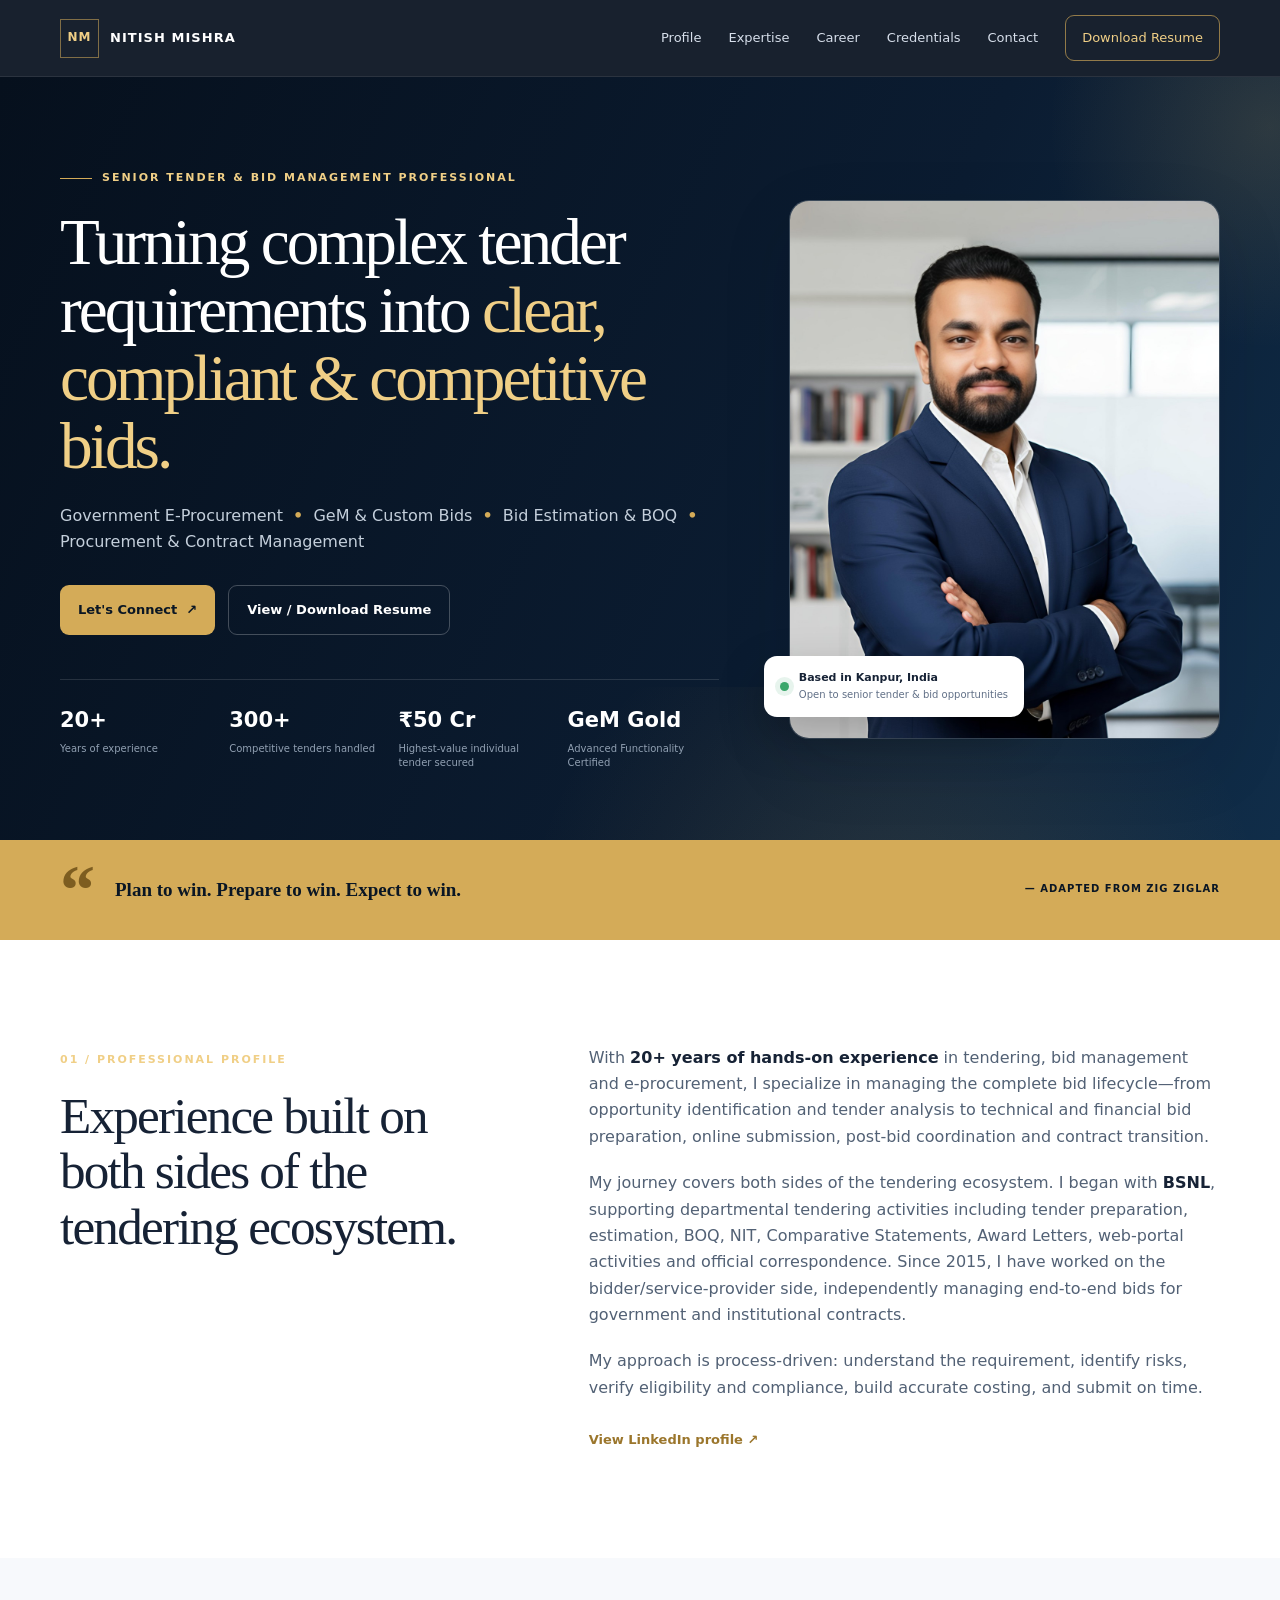
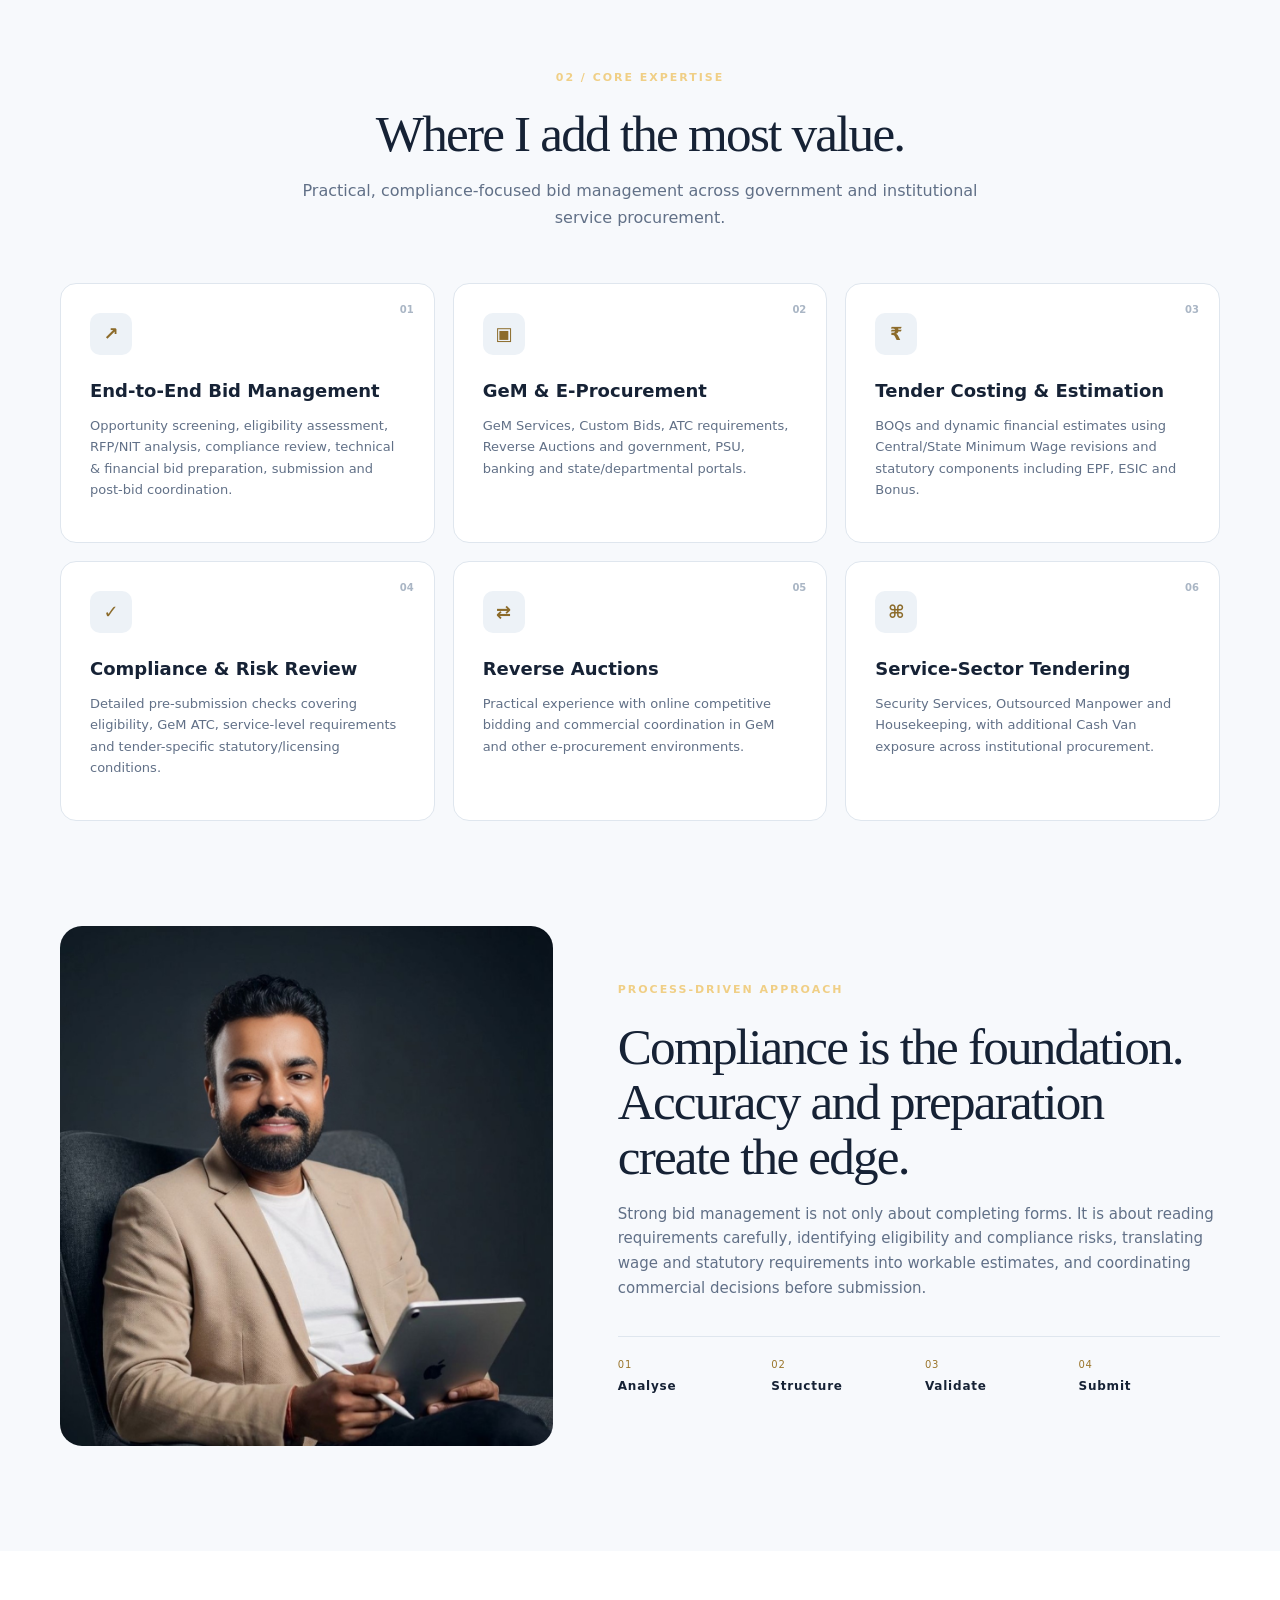
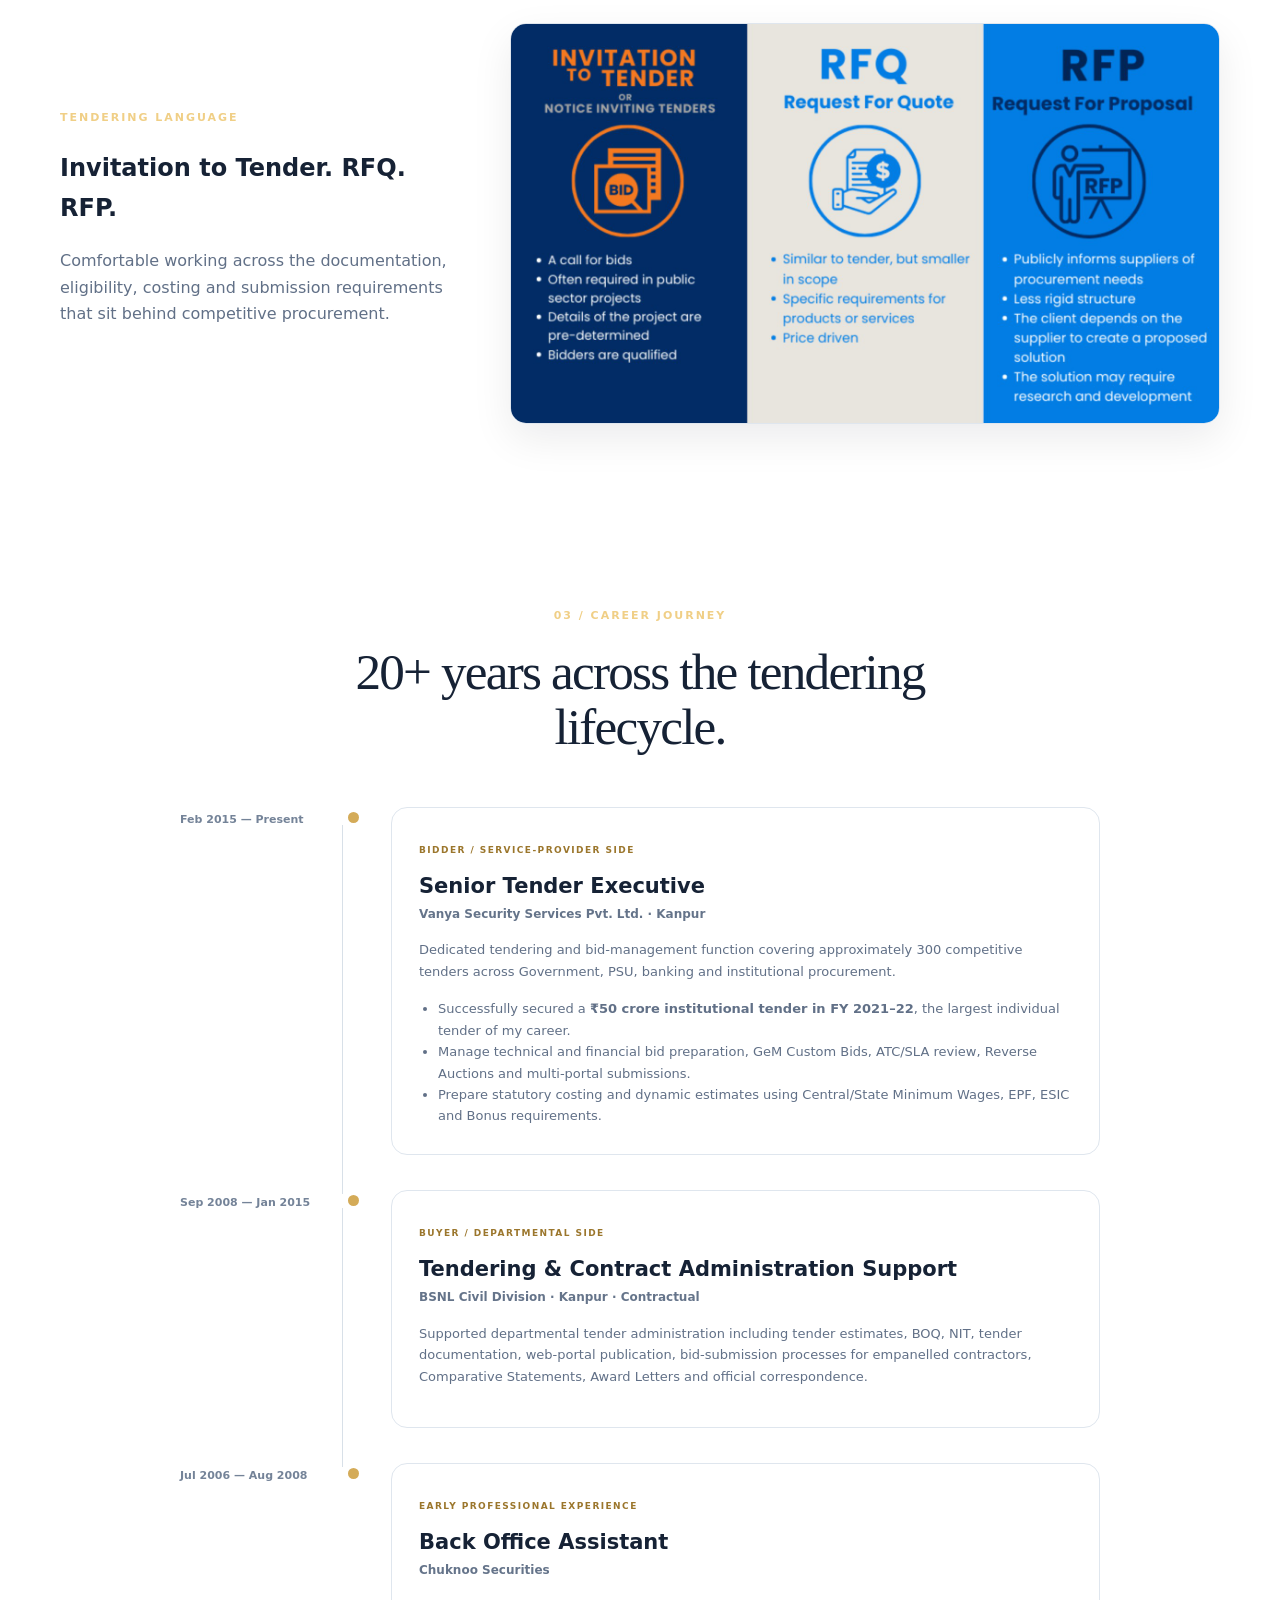
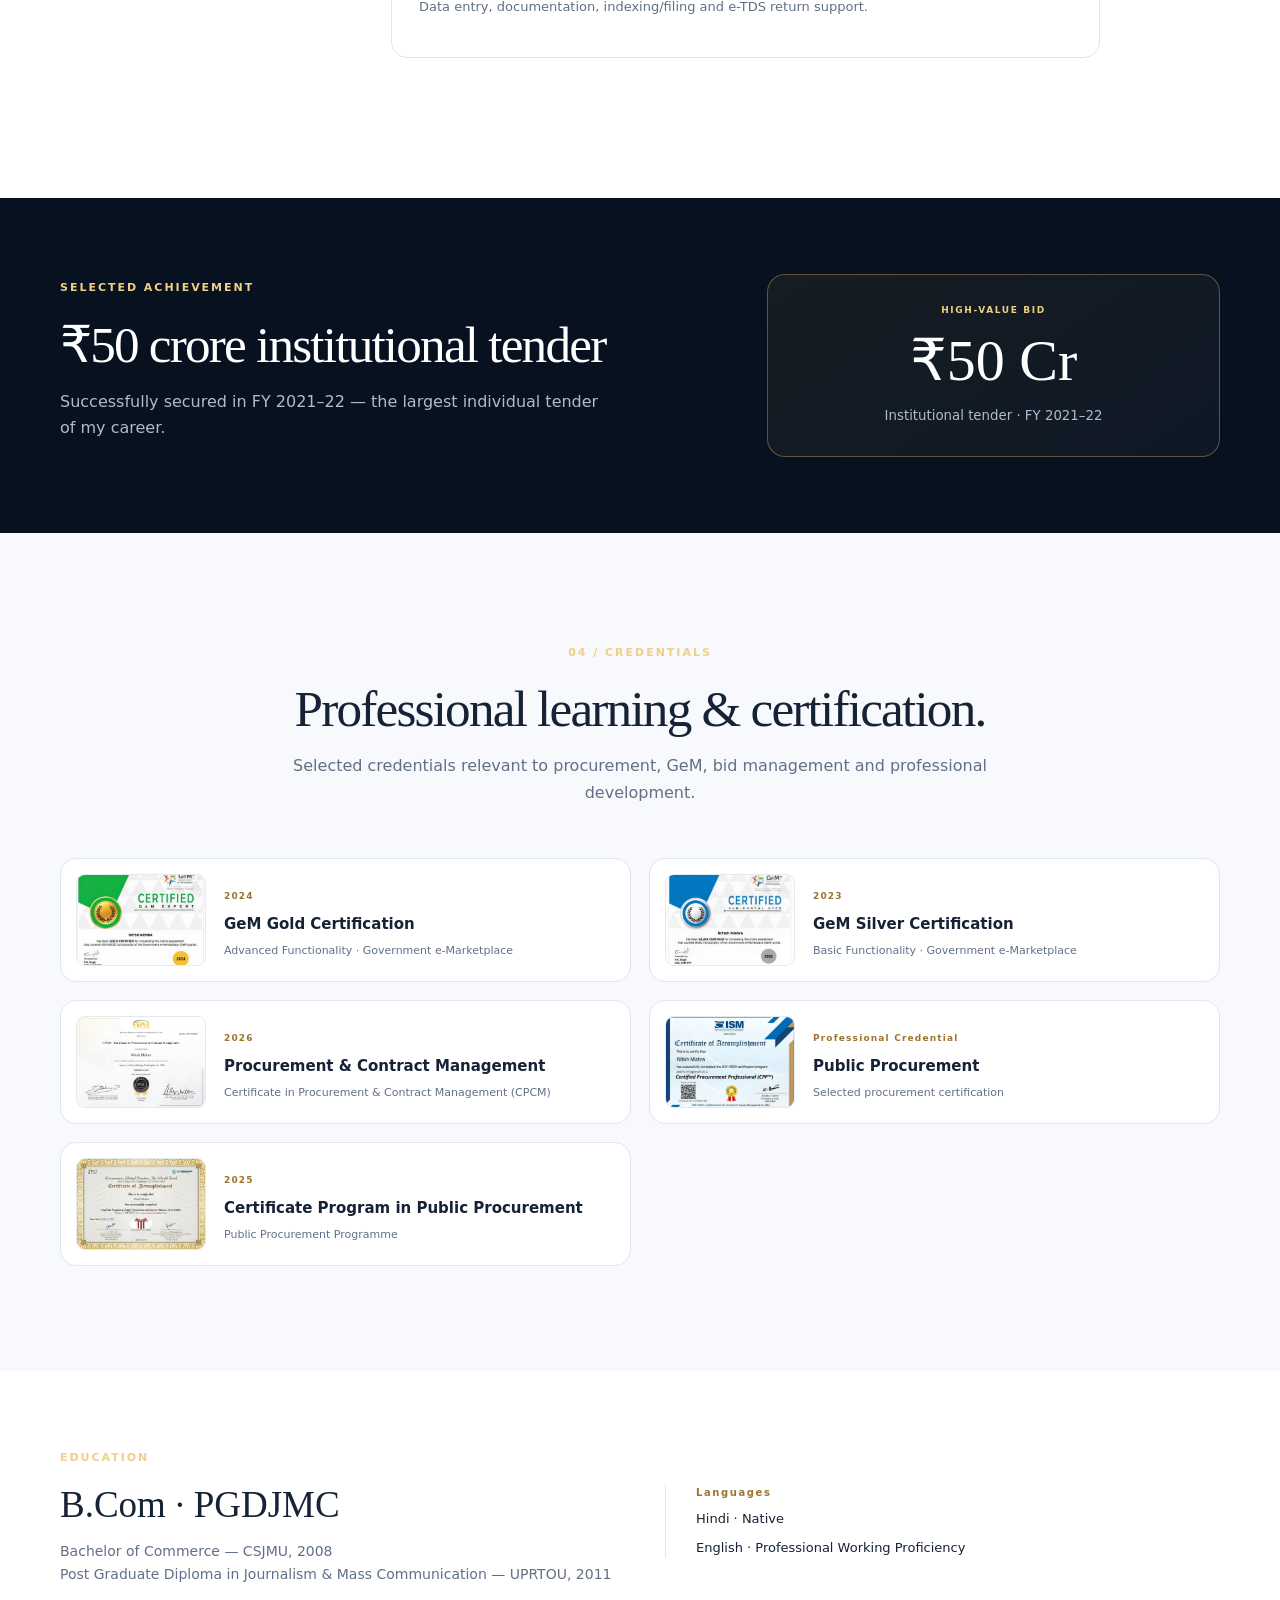
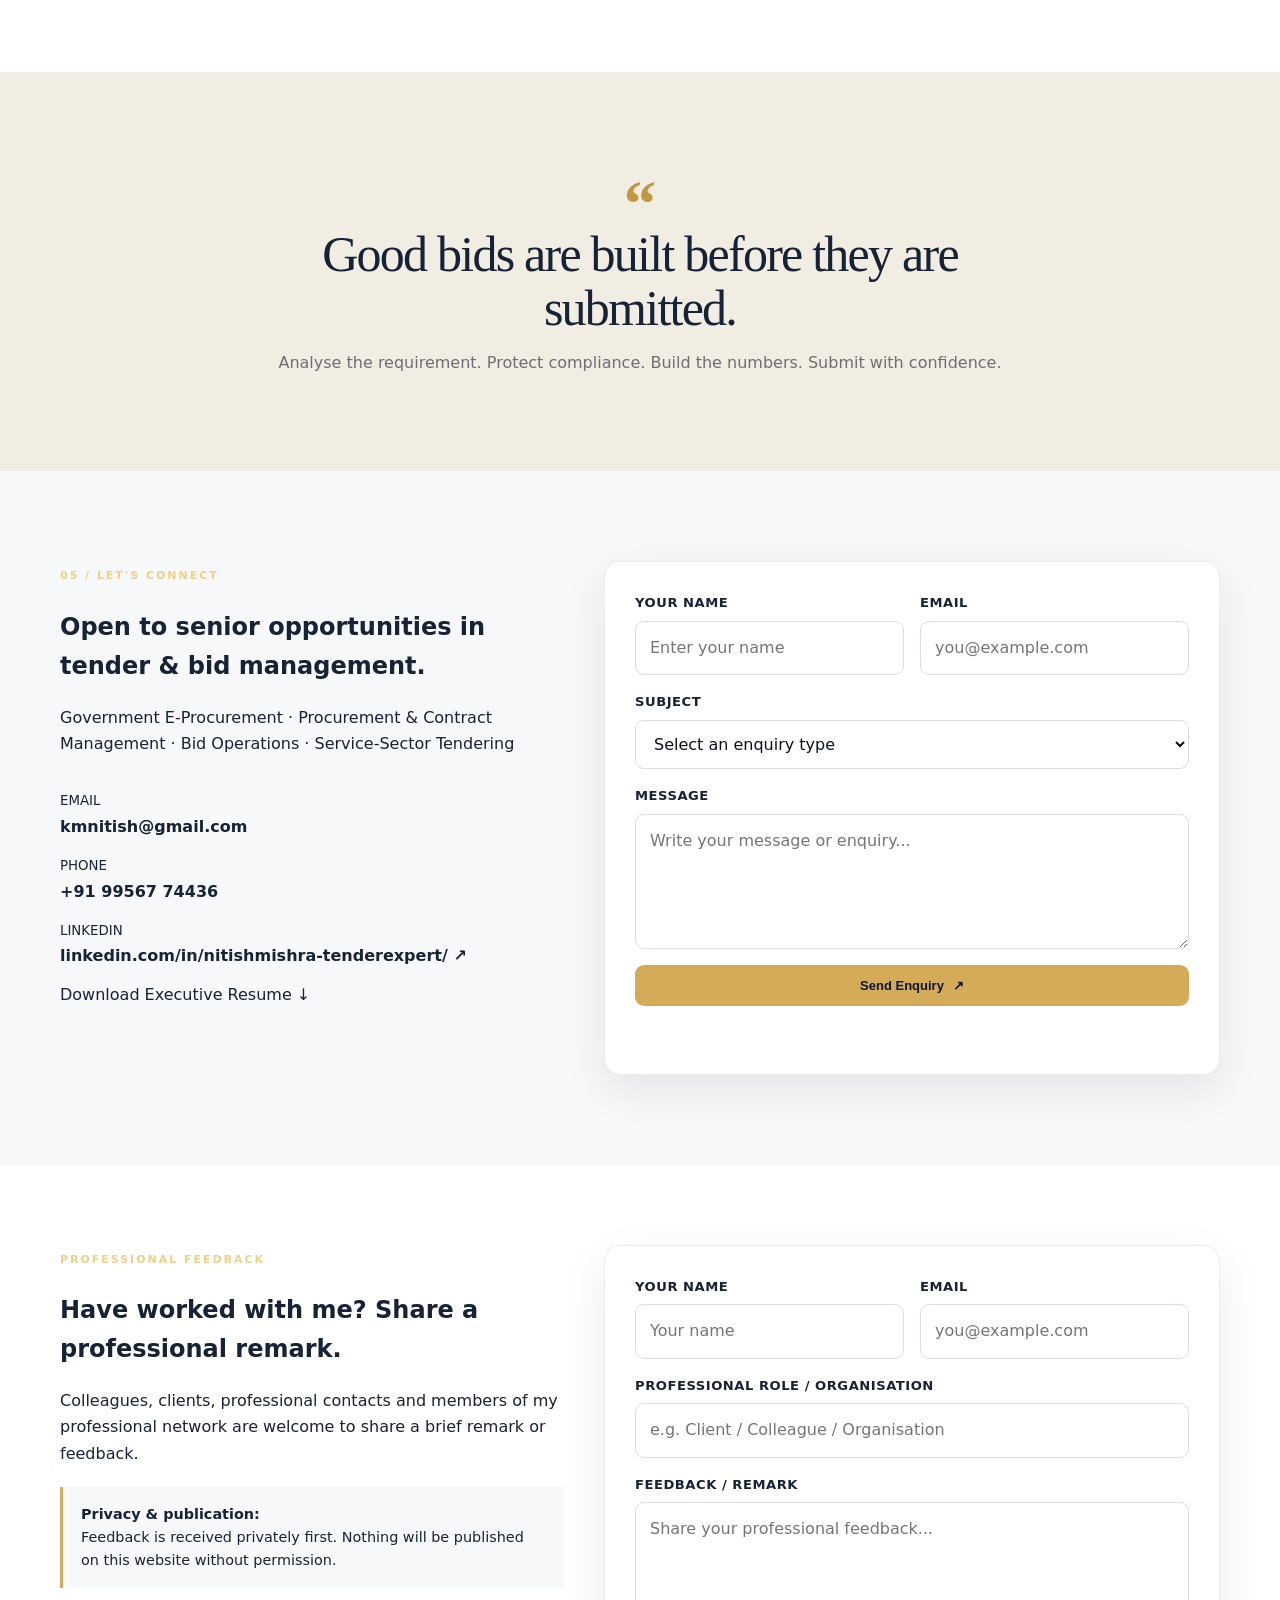
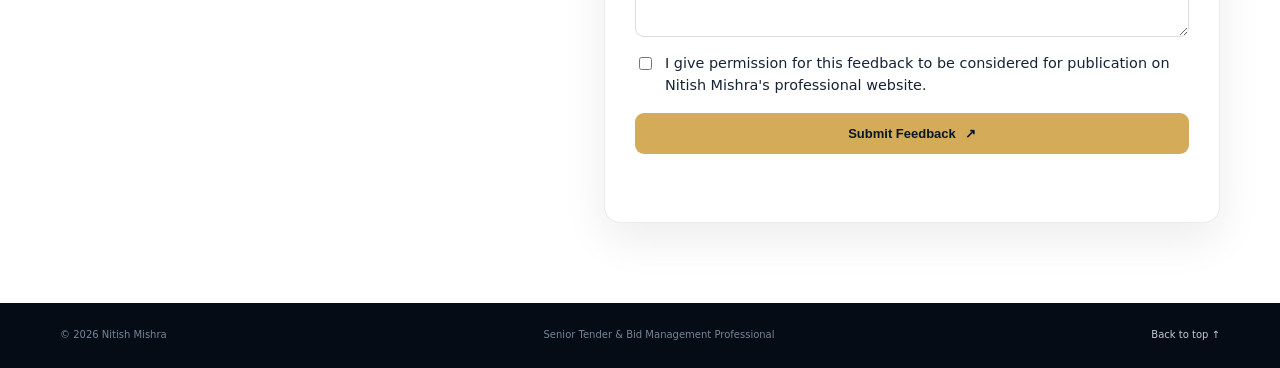
==== index.html @ 81918524 "Update index.html" ====
<!doctype html>
<html lang="en">
<head>
<meta charset="utf-8">
<meta name="viewport" content="width=device-width, initial-scale=1">
<meta name="description" content="Nitish Mishra — Senior Tender & Bid Management Professional with 20+ years of experience in Government E-Procurement, GeM, bid management, tender costing and procurement & contract management.">
<meta name="theme-color" content="#07111f">
<title>Nitish Mishra | Senior Tender & Bid Management Professional</title>
<link rel="icon" href="data:image/svg+xml,%3Csvg xmlns='http://www.w3.org/2000/svg' viewBox='0 0 100 100'%3E%3Crect width='100' height='100' rx='22' fill='%2307111f'/%3E%3Ctext x='50' y='66' text-anchor='middle' font-family='Arial' font-size='48' font-weight='700' fill='%23d7ae58'%3ENM%3C/text%3E%3C/svg%3E">
<link rel="stylesheet" href="styles.css">

<style>
.enquiry-area {
  padding: 90px 0;
  background: #f7f8fa;
}

.enquiry-grid {
  display: grid;
  grid-template-columns: 0.9fr 1.1fr;
  gap: 40px;
  align-items: start;
}

.enquiry-intro h2,
.feedback-intro h2 {
  margin-bottom: 18px;
}

.enquiry-intro p,
.feedback-intro p {
  max-width: 620px;
}

.enquiry-form-card,
.feedback-form-card {
  background: #fff;
  padding: 30px;
  border-radius: 16px;
  box-shadow: 0 15px 45px rgba(7,17,31,.08);
  border: 1px solid rgba(7,17,31,.08);
}

.enquiry-form,
.feedback-form {
  display: grid;
  gap: 16px;
}

.form-row {
  display: grid;
  grid-template-columns: 1fr 1fr;
  gap: 16px;
}

.form-field {
  display: grid;
  gap: 7px;
}

.form-field label {
  font-size: .82rem;
  font-weight: 700;
  letter-spacing: .04em;
  text-transform: uppercase;
}

.form-field input,
.form-field textarea,
.form-field select {
  width: 100%;
  padding: 13px 14px;
  border: 1px solid #d9dee6;
  border-radius: 9px;
  background: #fff;
  color: #07111f;
  font: inherit;
  box-sizing: border-box;
}

.form-field input:focus,
.form-field textarea:focus,
.form-field select:focus {
  outline: none;
  border-color: #d7ae58;
  box-shadow: 0 0 0 3px rgba(215,174,88,.15);
}

.form-field textarea {
  min-height: 135px;
  resize: vertical;
}

.form-check {
  display: flex;
  gap: 10px;
  align-items: flex-start;
  font-size: .9rem;
  line-height: 1.5;
}

.form-check input {
  margin-top: 4px;
  flex: 0 0 auto;
}

.form-submit {
  width: 100%;
  border: 0;
  cursor: pointer;
  justify-content: center;
}

.form-submit:disabled {
  opacity: .65;
  cursor: wait;
}

.form-status {
  min-height: 22px;
  font-size: .9rem;
  font-weight: 600;
}

.contact-details {
  margin-top: 30px;
  display: grid;
  gap: 12px;
}

.contact-details a {
  text-decoration: none;
}

.feedback-section {
  padding: 80px 0;
  background: #fff;
}

.feedback-grid {
  display: grid;
  grid-template-columns: .9fr 1.1fr;
  gap: 40px;
  align-items: start;
}

.feedback-note {
  margin-top: 20px;
  padding: 16px 18px;
  border-left: 3px solid #d7ae58;
  background: #f7f8fa;
  font-size: .9rem;
  line-height: 1.6;
}

@media (max-width: 800px) {
  .enquiry-grid,
  .feedback-grid {
    grid-template-columns: 1fr;
  }

  .form-row {
    grid-template-columns: 1fr;
  }

  .enquiry-form-card,
  .feedback-form-card {
    padding: 22px;
  }

  .enquiry-area,
  .feedback-section {
    padding: 65px 0;
  }
}
</style>
</head>

<body>

<header class="nav-wrap">
  <nav class="nav container">
    <a class="brand" href="#top" aria-label="Nitish Mishra home">
      <span>NM</span><b>NITISH MISHRA</b>
    </a>

    <button class="menu" aria-label="Open menu" aria-expanded="false">
      <i></i><i></i><i></i>
    </button>

    <div class="nav-links">
      <a href="#about">Profile</a>
      <a href="#expertise">Expertise</a>
      <a href="#career">Career</a>
      <a href="#credentials">Credentials</a>
      <a href="#enquiry">Contact</a>
      <a class="nav-cta" href="assets/Nitish_Mishra_Resume.pdf" download>Download Resume</a>
    </div>
  </nav>
</header>

<main id="top">

<section class="hero">
  <div class="hero-glow"></div>

  <div class="container hero-grid">

    <div class="hero-copy">
      <div class="eyebrow">
        <span></span> SENIOR TENDER &amp; BID MANAGEMENT PROFESSIONAL
      </div>

      <h1>
        Turning complex tender requirements into
        <em>clear, compliant &amp; competitive bids.</em>
      </h1>

      <p class="hero-sub">
        Government E-Procurement <b>•</b>
        GeM &amp; Custom Bids <b>•</b>
        Bid Estimation &amp; BOQ <b>•</b>
        Procurement &amp; Contract Management
      </p>

      <div class="hero-actions">
        <a class="btn primary" href="#enquiry">
          Let's Connect <span>↗</span>
        </a>

        <a class="btn ghost" href="assets/Nitish_Mishra_Resume.pdf" download>
          View / Download Resume
        </a>
      </div>

      <div class="stats">
        <div>
          <strong>20+</strong>
          <span>Years of experience</span>
        </div>

        <div>
          <strong>300+</strong>
          <span>Competitive tenders handled</span>
        </div>

        <div>
          <strong>₹50 Cr</strong>
          <span>Highest-value individual tender secured</span>
        </div>

        <div>
          <strong>GeM Gold</strong>
          <span>Advanced Functionality Certified</span>
        </div>
      </div>
    </div>

    <div class="hero-photo">
      <div class="photo-frame">
        <img src="assets/hero.jpg" alt="Nitish Mishra in a professional corporate portrait">
      </div>

      <div class="photo-badge">
        <span class="dot"></span>
        <div>
          <b>Based in Kanpur, India</b>
          <small>Open to senior tender &amp; bid opportunities</small>
        </div>
      </div>
    </div>

  </div>
</section>

<section class="quote-strip">
  <div class="container quote-inner">
    <span class="quote-mark">“</span>
    <p>Plan to win. Prepare to win. Expect to win.</p>
    <small>— Adapted from Zig Ziglar</small>
  </div>
</section>

<section id="about" class="section about">
  <div class="container split">

    <div class="section-heading">
      <span class="kicker">01 / PROFESSIONAL PROFILE</span>
      <h2>Experience built on both sides of the tendering ecosystem.</h2>
    </div>

    <div class="about-copy">
      <p>
        With <strong>20+ years of hands-on experience</strong> in tendering,
        bid management and e-procurement, I specialize in managing the complete
        bid lifecycle—from opportunity identification and tender analysis to
        technical and financial bid preparation, online submission, post-bid
        coordination and contract transition.
      </p>

      <p>
        My journey covers both sides of the tendering ecosystem. I began with
        <strong>BSNL</strong>, supporting departmental tendering activities including
        tender preparation, estimation, BOQ, NIT, Comparative Statements,
        Award Letters, web-portal activities and official correspondence.
        Since 2015, I have worked on the bidder/service-provider side,
        independently managing end-to-end bids for government and institutional contracts.
      </p>

      <p>
        My approach is process-driven: understand the requirement, identify risks,
        verify eligibility and compliance, build accurate costing, and submit on time.
      </p>

      <a class="text-link"
         href="https://www.linkedin.com/in/nitishmishra-tenderexpert/"
         target="_blank"
         rel="noopener">
        View LinkedIn profile ↗
      </a>
    </div>

  </div>
</section>

<section id="expertise" class="section expertise-section">
  <div class="container">

    <div class="section-heading centered">
      <span class="kicker">02 / CORE EXPERTISE</span>
      <h2>Where I add the most value.</h2>
      <p>
        Practical, compliance-focused bid management across government and institutional service procurement.
      </p>
    </div>

    <div class="expertise-grid">

      <article class="expert-card">
        <span class="num">01</span>
        <div class="icon">↗</div>
        <h3>End-to-End Bid Management</h3>
        <p>
          Opportunity screening, eligibility assessment, RFP/NIT analysis,
          compliance review, technical &amp; financial bid preparation,
          submission and post-bid coordination.
        </p>
      </article>

      <article class="expert-card">
        <span class="num">02</span>
        <div class="icon">▣</div>
        <h3>GeM &amp; E-Procurement</h3>
        <p>
          GeM Services, Custom Bids, ATC requirements, Reverse Auctions and
          government, PSU, banking and state/departmental portals.
        </p>
      </article>

      <article class="expert-card">
        <span class="num">03</span>
        <div class="icon">₹</div>
        <h3>Tender Costing &amp; Estimation</h3>
        <p>
          BOQs and dynamic financial estimates using Central/State Minimum Wage
          revisions and statutory components including EPF, ESIC and Bonus.
        </p>
      </article>

      <article class="expert-card">
        <span class="num">04</span>
        <div class="icon">✓</div>
        <h3>Compliance &amp; Risk Review</h3>
        <p>
          Detailed pre-submission checks covering eligibility, GeM ATC,
          service-level requirements and tender-specific statutory/licensing conditions.
        </p>
      </article>

      <article class="expert-card">
        <span class="num">05</span>
        <div class="icon">⇄</div>
        <h3>Reverse Auctions</h3>
        <p>
          Practical experience with online competitive bidding and commercial
          coordination in GeM and other e-procurement environments.
        </p>
      </article>

      <article class="expert-card">
        <span class="num">06</span>
        <div class="icon">⌘</div>
        <h3>Service-Sector Tendering</h3>
        <p>
          Security Services, Outsourced Manpower and Housekeeping,
          with additional Cash Van exposure across institutional procurement.
        </p>
      </article>

    </div>
  </div>
</section>

<section class="feature-section">
  <div class="container feature-grid">

    <div class="feature-photo">
      <img src="assets/approach.jpg"
           alt="Nitish Mishra working with a tablet in a professional setting">
    </div>

    <div class="feature-copy">
      <span class="kicker">PROCESS-DRIVEN APPROACH</span>
      <h2>
        Compliance is the foundation. Accuracy and preparation create the edge.
      </h2>

      <p>
        Strong bid management is not only about completing forms. It is about
        reading requirements carefully, identifying eligibility and compliance risks,
        translating wage and statutory requirements into workable estimates,
        and coordinating commercial decisions before submission.
      </p>

      <div class="mini-points">
        <span>01 <b>Analyse</b></span>
        <span>02 <b>Structure</b></span>
        <span>03 <b>Validate</b></span>
        <span>04 <b>Submit</b></span>
      </div>
    </div>

  </div>
</section>

<section class="tender-visual section-sm">
  <div class="container tender-grid">

    <div>
      <span class="kicker">TENDERING LANGUAGE</span>
      <h2>Invitation to Tender. RFQ. RFP.</h2>
      <p>
        Comfortable working across the documentation, eligibility, costing
        and submission requirements that sit behind competitive procurement.
      </p>
    </div>

    <img src="assets/tender-types.png"
         alt="Invitation to Tender, RFQ and RFP reference graphic">

  </div>
</section>

<section id="career" class="section career-section">
  <div class="container">

    <div class="section-heading centered">
      <span class="kicker">03 / CAREER JOURNEY</span>
      <h2>20+ years across the tendering lifecycle.</h2>
    </div>

    <div class="timeline">

      <article class="timeline-item current">
        <div class="time">Feb 2015 — Present</div>
        <div class="line-dot"></div>

        <div class="timeline-card">
          <span class="role-label">BIDDER / SERVICE-PROVIDER SIDE</span>
          <h3>Senior Tender Executive</h3>
          <h4>Vanya Security Services Pvt. Ltd. · Kanpur</h4>

          <p>
            Dedicated tendering and bid-management function covering
            approximately 300 competitive tenders across Government,
            PSU, banking and institutional procurement.
          </p>

          <ul>
            <li>
              Successfully secured a <strong>₹50 crore institutional tender in FY 2021–22</strong>,
              the largest individual tender of my career.
            </li>
            <li>
              Manage technical and financial bid preparation, GeM Custom Bids,
              ATC/SLA review, Reverse Auctions and multi-portal submissions.
            </li>
            <li>
              Prepare statutory costing and dynamic estimates using Central/State
              Minimum Wages, EPF, ESIC and Bonus requirements.
            </li>
          </ul>
        </div>
      </article>

      <article class="timeline-item">
        <div class="time">Sep 2008 — Jan 2015</div>
        <div class="line-dot"></div>

        <div class="timeline-card">
          <span class="role-label">BUYER / DEPARTMENTAL SIDE</span>
          <h3>Tendering &amp; Contract Administration Support</h3>
          <h4>BSNL Civil Division · Kanpur · Contractual</h4>

          <p>
            Supported departmental tender administration including tender estimates,
            BOQ, NIT, tender documentation, web-portal publication, bid-submission
            processes for empanelled contractors, Comparative Statements,
            Award Letters and official correspondence.
          </p>
        </div>
      </article>

      <article class="timeline-item">
        <div class="time">Jul 2006 — Aug 2008</div>
        <div class="line-dot"></div>

        <div class="timeline-card">
          <span class="role-label">EARLY PROFESSIONAL EXPERIENCE</span>
          <h3>Back Office Assistant</h3>
          <h4>Chuknoo Securities</h4>

          <p>
            Data entry, documentation, indexing/filing and e-TDS return support.
          </p>
        </div>
      </article>

    </div>
  </div>
</section>

<section class="achievement-section">
  <div class="container achievement-grid">

    <div>
      <span class="kicker">SELECTED ACHIEVEMENT</span>
      <h2>₹50 crore institutional tender</h2>
      <p>
        Successfully secured in FY 2021–22 — the largest individual tender of my career.
      </p>
    </div>

    <div class="achievement-card">
      <span>HIGH-VALUE BID</span>
      <strong>₹50 Cr</strong>
      <small>Institutional tender · FY 2021–22</small>
    </div>

  </div>
</section>

<section id="credentials" class="section credentials">
  <div class="container">

    <div class="section-heading centered">
      <span class="kicker">04 / CREDENTIALS</span>
      <h2>Professional learning &amp; certification.</h2>
      <p>
        Selected credentials relevant to procurement, GeM, bid management and professional development.
      </p>
    </div>

    <div class="cert-grid">

      <article class="cert-card">
        <img src="assets/gem-gold.webp"
             alt="GeM Gold Certification — Advanced Functionality">
        <div>
          <span>2024</span>
          <h3>GeM Gold Certification</h3>
          <p>Advanced Functionality · Government e-Marketplace</p>
        </div>
      </article>

      <article class="cert-card">
        <img src="assets/gem-silver.webp"
             alt="GeM Silver Certification — Basic Functionality">
        <div>
          <span>2023</span>
          <h3>GeM Silver Certification</h3>
          <p>Basic Functionality · Government e-Marketplace</p>
        </div>
      </article>

      <article class="cert-card">
        <img src="assets/cpcm.png"
             alt="Certificate in Procurement and Contract Management">
        <div>
          <span>2026</span>
          <h3>Procurement &amp; Contract Management</h3>
          <p>Certificate in Procurement &amp; Contract Management (CPCM)</p>
        </div>
      </article>

      <article class="cert-card">
        <img src="assets/cppp.png"
             alt="Certified Procurement Professional certificate">
        <div>
          <span>Professional Credential</span>
          <h3>Public Procurement</h3>
          <p>Selected procurement certification</p>
        </div>
      </article>

      <article class="cert-card">
        <img src="assets/procurement-certificate.webp"
             alt="Procurement certification">
        <div>
          <span>2025</span>
          <h3>Certificate Program in Public Procurement</h3>
          <p>Public Procurement Programme</p>
        </div>
      </article>

    </div>
  </div>
</section>

<section class="education section-sm">
  <div class="container edu-grid">

    <div>
      <span class="kicker">EDUCATION</span>
      <h2>B.Com · PGDJMC</h2>
      <p>
        Bachelor of Commerce — CSJMU, 2008<br>
        Post Graduate Diploma in Journalism &amp; Mass Communication — UPRTOU, 2011
      </p>
    </div>

    <div class="education-note">
      <b>Languages</b>
      <span>Hindi · Native</span>
      <span>English · Professional Working Proficiency</span>
    </div>

  </div>
</section>

<section class="closing-quote">
  <div class="container">
    <span>“</span>
    <h2>Good bids are built before they are submitted.</h2>
    <p>
      Analyse the requirement. Protect compliance. Build the numbers. Submit with confidence.
    </p>
  </div>
</section>


<!-- =========================
     LET'S CONNECT / ENQUIRY
========================= -->

<section id="enquiry" class="enquiry-area">

  <div class="container">

    <div class="enquiry-grid">

      <div class="enquiry-intro">

        <span class="kicker">05 / LET'S CONNECT</span>

        <h2>
          Open to senior opportunities in tender &amp; bid management.
        </h2>

        <p>
          Government E-Procurement · Procurement &amp; Contract Management ·
          Bid Operations · Service-Sector Tendering
        </p>

        <div class="contact-details">

          <a href="mailto:kmnitish@gmail.com">
            <small>EMAIL</small><br>
            <strong>kmnitish@gmail.com</strong>
          </a>

          <a href="tel:+919956774436">
            <small>PHONE</small><br>
            <strong>+91 99567 74436</strong>
          </a>

          <a href="https://www.linkedin.com/in/nitishmishra-tenderexpert/"
             target="_blank"
             rel="noopener">
            <small>LINKEDIN</small><br>
            <strong>linkedin.com/in/nitishmishra-tenderexpert/ ↗</strong>
          </a>

          <a class="contact-download"
             href="assets/Nitish_Mishra_Resume.pdf"
             download>
            Download Executive Resume <span>↓</span>
          </a>

        </div>

      </div>


      <div class="enquiry-form-card">

        <form
          class="enquiry-form"
          data-form-type="enquiry"
          action="https://formspree.io/f/mljgdepe"
          method="POST">

          <input type="hidden"
                 name="_subject"
                 value="New Enquiry from Nitish Mishra Portfolio Website">

          <div class="form-row">

            <div class="form-field">
              <label for="enquiry-name">Your Name</label>
              <input
                id="enquiry-name"
                type="text"
                name="name"
                placeholder="Enter your name"
                required>
            </div>

            <div class="form-field">
              <label for="enquiry-email">Email</label>
              <input
                id="enquiry-email"
                type="email"
                name="email"
                placeholder="you@example.com"
                required>
            </div>

          </div>

          <div class="form-field">
            <label for="enquiry-subject">Subject</label>

            <select id="enquiry-subject"
                    name="enquiry_type"
                    required>

              <option value="">Select an enquiry type</option>
              <option value="Senior Opportunity">Senior Opportunity</option>
              <option value="Tender / Bid Discussion">Tender / Bid Discussion</option>
              <option value="Procurement & Contract Management">Procurement &amp; Contract Management</option>
              <option value="Professional Networking">Professional Networking</option>
              <option value="Other">Other</option>

            </select>
          </div>

          <div class="form-field">
            <label for="enquiry-message">Message</label>

            <textarea
              id="enquiry-message"
              name="message"
              placeholder="Write your message or enquiry..."
              required></textarea>
          </div>

          <button
            type="submit"
            class="btn primary form-submit">
            Send Enquiry <span>↗</span>
          </button>

          <div
            class="form-status"
            role="status"
            aria-live="polite"></div>

        </form>

      </div>

    </div>

  </div>

</section>


<!-- =========================
     FEEDBACK / REMARKS
========================= -->

<section class="feedback-section">

  <div class="container">

    <div class="feedback-grid">

      <div class="feedback-intro">

        <span class="kicker">PROFESSIONAL FEEDBACK</span>

        <h2>
          Have worked with me? Share a professional remark.
        </h2>

        <p>
          Colleagues, clients, professional contacts and members of my
          professional network are welcome to share a brief remark or feedback.
        </p>

        <div class="feedback-note">
          <strong>Privacy &amp; publication:</strong><br>
          Feedback is received privately first. Nothing will be published
          on this website without permission.
        </div>

      </div>


      <div class="feedback-form-card">

        <form
          class="feedback-form"
          data-form-type="feedback"
          action="https://formspree.io/f/mljgdepe"
          method="POST">

          <input type="hidden"
                 name="_subject"
                 value="Professional Feedback from Nitish Mishra Portfolio Website">

          <div class="form-row">

            <div class="form-field">
              <label for="feedback-name">Your Name</label>
              <input
                id="feedback-name"
                type="text"
                name="name"
                placeholder="Your name"
                required>
            </div>

            <div class="form-field">
              <label for="feedback-email">Email</label>
              <input
                id="feedback-email"
                type="email"
                name="email"
                placeholder="you@example.com"
                required>
            </div>

          </div>

          <div class="form-field">
            <label for="feedback-role">
              Professional Role / Organisation
            </label>

            <input
              id="feedback-role"
              type="text"
              name="role_organisation"
              placeholder="e.g. Client / Colleague / Organisation">
          </div>

          <div class="form-field">
            <label for="feedback-message">Feedback / Remark</label>

            <textarea
              id="feedback-message"
              name="feedback"
              placeholder="Share your professional feedback..."
              required></textarea>
          </div>

          <label class="form-check">
            <input
              type="checkbox"
              name="publication_permission"
              value="Yes">

            <span>
              I give permission for this feedback to be considered
              for publication on Nitish Mishra's professional website.
            </span>
          </label>

          <button
            type="submit"
            class="btn primary form-submit">
            Submit Feedback <span>↗</span>
          </button>

          <div
            class="form-status"
            role="status"
            aria-live="polite"></div>

        </form>

      </div>

    </div>

  </div>

</section>

</main>


<footer>
  <div class="container footer-inner">
    <span>© 2026 Nitish Mishra</span>
    <span>Senior Tender &amp; Bid Management Professional</span>
    <a href="#top">Back to top ↑</a>
  </div>
</footer>

<script src="script.js"></script>

</body>
</html>
---- styles.css ----
:root{--navy:#07111f;--navy2:#0b1c31;--ink:#162235;--muted:#617087;--gold:#d4ab58;--gold2:#f0cf86;--line:#dfe6ee;--paper:#f7f9fc;--white:#fff;--shadow:0 24px 70px rgba(6,17,31,.12);--radius:24px}*{box-sizing:border-box}html{scroll-behavior:smooth}body{margin:0;color:var(--ink);font-family:Inter,ui-sans-serif,system-ui,-apple-system,BlinkMacSystemFont,"Segoe UI",sans-serif;line-height:1.65;background:#fff}a{color:inherit;text-decoration:none}.container{width:min(1160px,calc(100% - 40px));margin:auto}.nav-wrap{position:sticky;top:0;z-index:20;background:rgba(7,17,31,.93);backdrop-filter:blur(16px);border-bottom:1px solid rgba(255,255,255,.08)}.nav{height:76px;display:flex;align-items:center;justify-content:space-between}.brand{display:flex;align-items:center;gap:11px;color:#fff;letter-spacing:.08em;font-size:13px}.brand span{display:grid;place-items:center;width:39px;height:39px;border:1px solid rgba(212,171,88,.55);color:var(--gold2);font-weight:800;font-size:12px}.nav-links{display:flex;align-items:center;gap:27px;color:#d7dfeb;font-size:13px}.nav-links a:not(.nav-cta):hover{color:#fff}.nav-cta{padding:11px 16px;border:1px solid rgba(212,171,88,.65);color:var(--gold2);border-radius:9px}.menu{display:none;background:none;border:0}.menu i{display:block;width:24px;height:2px;background:#fff;margin:5px}.hero{position:relative;overflow:hidden;background:linear-gradient(115deg,#06101d 0%,#0b1c31 62%,#102d49 100%);color:#fff;padding:92px 0 70px}.hero:after{content:"";position:absolute;inset:auto -10% -50% 30%;height:70%;background:radial-gradient(circle,rgba(212,171,88,.14),transparent 65%);pointer-events:none}.hero-glow{position:absolute;width:460px;height:460px;border-radius:50%;right:-220px;top:-180px;background:radial-gradient(circle,rgba(212,171,88,.16),transparent 68%)}.hero-grid{display:grid;grid-template-columns:1.1fr .72fr;gap:70px;align-items:center;position:relative;z-index:1}.eyebrow,.kicker{font-size:11px;letter-spacing:.18em;font-weight:800;color:var(--gold2)}.eyebrow{display:flex;gap:10px;align-items:center}.eyebrow span{width:32px;height:1px;background:var(--gold)}h1{font-family:Georgia,"Times New Roman",serif;font-size:clamp(42px,5.1vw,70px);line-height:1.04;font-weight:500;letter-spacing:-.045em;margin:22px 0}h1 em{color:var(--gold2);font-style:normal}.hero-sub{color:#c4cfdb;max-width:720px;font-size:16px}.hero-sub b{color:var(--gold);padding:0 5px}.hero-actions{display:flex;gap:13px;flex-wrap:wrap;margin:30px 0 44px}.btn{display:inline-flex;align-items:center;gap:9px;padding:13px 18px;border-radius:9px;font-weight:750;font-size:13px}.btn.primary{background:var(--gold);color:#0a1624}.btn.ghost{border:1px solid rgba(255,255,255,.24);color:#fff}.stats{display:grid;grid-template-columns:repeat(4,1fr);gap:18px;border-top:1px solid rgba(255,255,255,.12);padding-top:23px}.stats strong{display:block;color:#fff;font-size:21px}.stats span{display:block;color:#91a0b2;font-size:10px;line-height:1.4;margin-top:4px}.hero-photo{position:relative}.photo-frame{aspect-ratio:4/5;border-radius:20px;overflow:hidden;border:1px solid rgba(255,255,255,.16);box-shadow:var(--shadow);background:#16273a}.photo-frame img{width:100%;height:100%;object-fit:cover;object-position:center top;display:block}.photo-badge{position:absolute;left:-25px;bottom:22px;background:#fff;color:var(--ink);border-radius:13px;padding:13px 16px;display:flex;gap:10px;align-items:center;box-shadow:0 18px 45px rgba(0,0,0,.25);min-width:250px}.dot{width:9px;height:9px;border-radius:50%;background:#3ba76b;box-shadow:0 0 0 5px rgba(59,167,107,.12)}.photo-badge b,.photo-badge small{display:block}.photo-badge b{font-size:11px}.photo-badge small{font-size:10px;color:var(--muted)}.quote-strip{background:var(--gold);color:#0a1624}.quote-inner{min-height:100px;display:flex;align-items:center;gap:20px}.quote-mark{font:700 70px Georgia;line-height:.5;color:#7d5d20}.quote-inner p{font:600 19px Georgia,serif;margin:0}.quote-inner small{margin-left:auto;font-size:10px;letter-spacing:.1em;text-transform:uppercase;font-weight:800}.section{padding:105px 0}.section-sm{padding:72px 0}.split{display:grid;grid-template-columns:.82fr 1.18fr;gap:90px}.section-heading h2,.feature-copy h2,.achievement-section h2,.contact-section h2,.closing-quote h2{font-family:Georgia,"Times New Roman",serif;font-weight:500;line-height:1.08;letter-spacing:-.035em;font-size:clamp(34px,4vw,52px);margin:17px 0}.about-copy{font-size:16px;color:#526175}.about-copy p{margin:0 0 20px}.about-copy strong{color:var(--ink)}.text-link{display:inline-block;margin-top:8px;color:#9b762c;font-weight:800;font-size:13px}.expertise-section{background:var(--paper)}.centered{text-align:center;max-width:730px;margin:0 auto 52px}.centered p{color:var(--muted);margin:0}.expertise-grid{display:grid;grid-template-columns:repeat(3,1fr);gap:18px}.expert-card{background:#fff;border:1px solid var(--line);padding:29px;border-radius:16px;min-height:260px;position:relative;transition:.25s ease}.expert-card:hover{transform:translateY(-4px);box-shadow:0 18px 45px rgba(6,17,31,.08)}.expert-card .num{position:absolute;right:20px;top:18px;color:#aab6c5;font-size:10px;font-weight:800}.expert-card .icon{width:42px;height:42px;border-radius:10px;background:#edf2f7;color:#8c6b2a;display:grid;place-items:center;font-weight:900;font-size:18px}.expert-card h3{font-size:18px;margin:21px 0 9px}.expert-card p{font-size:13px;color:var(--muted);margin:0}.feature-section{padding:0 0 105px;background:var(--paper)}.feature-grid{display:grid;grid-template-columns:.9fr 1.1fr;gap:65px;align-items:center}.feature-photo{height:520px;border-radius:22px;overflow:hidden}.feature-photo img{width:100%;height:100%;object-fit:cover;object-position:center 18%}.feature-copy p{color:var(--muted);font-size:15px;max-width:610px}.mini-points{display:grid;grid-template-columns:repeat(4,1fr);border-top:1px solid var(--line);margin-top:35px;padding-top:20px;gap:12px}.mini-points span{font-size:10px;color:#9b762c;letter-spacing:.08em}.mini-points b{display:block;color:var(--ink);font-size:12px;margin-top:4px}.tender-visual{background:#fff}.tender-grid{display:grid;grid-template-columns:.72fr 1.28fr;gap:50px;align-items:center}.tender-grid p{color:var(--muted)}.tender-grid img{width:100%;border-radius:16px;border:1px solid var(--line);box-shadow:0 15px 40px rgba(6,17,31,.08)}.career-section{background:#fff}.timeline{max-width:920px;margin:20px auto 0}.timeline-item{display:grid;grid-template-columns:150px 25px 1fr;gap:18px;position:relative;padding-bottom:35px}.timeline-item:before{content:"";position:absolute;left:162px;top:18px;bottom:-4px;width:1px;background:#d8e0e8}.timeline-item:last-child:before{display:none}.time{font-size:11px;color:#748398;font-weight:800;padding-top:4px}.line-dot{width:11px;height:11px;background:var(--gold);border-radius:50%;margin-top:5px;position:relative;z-index:1;box-shadow:0 0 0 5px #fff}.timeline-card{border:1px solid var(--line);border-radius:16px;padding:27px;background:#fff}.role-label{font-size:9px;letter-spacing:.16em;color:#9b762c;font-weight:900}.timeline-card h3{font-size:21px;margin:8px 0 1px}.timeline-card h4{font-size:12px;color:#65748a;margin:0 0 15px;font-weight:700}.timeline-card p,.timeline-card li{font-size:13px;color:var(--muted)}.timeline-card ul{padding-left:19px;margin-bottom:0}.achievement-section{background:var(--navy);color:#fff;padding:75px 0}.achievement-grid{display:grid;grid-template-columns:1fr .7fr;gap:60px;align-items:center}.achievement-section p{color:#aebccc;max-width:550px}.achievement-card{border:1px solid rgba(212,171,88,.4);border-radius:18px;padding:28px 30px;text-align:center;background:linear-gradient(145deg,rgba(212,171,88,.08),rgba(255,255,255,.03))}.achievement-card span{display:block;color:var(--gold2);font-size:9px;letter-spacing:.18em;font-weight:900}.achievement-card strong{display:block;font:500 58px Georgia;color:#fff;margin:8px 0}.achievement-card small{color:#aebccc}.credentials{background:var(--paper)}.cert-grid{display:grid;grid-template-columns:repeat(2,1fr);gap:18px}.cert-card{background:#fff;border:1px solid var(--line);border-radius:16px;padding:15px;display:grid;grid-template-columns:130px 1fr;gap:18px;align-items:center}.cert-card img{width:130px;height:92px;object-fit:cover;border-radius:9px;border:1px solid #e5eaf0;background:#fff}.cert-card span{font-size:9px;letter-spacing:.13em;color:#9b762c;font-weight:900}.cert-card h3{font-size:15px;margin:5px 0}.cert-card p{font-size:11px;color:var(--muted);margin:0}.edu-grid{display:grid;grid-template-columns:1fr 1fr;gap:50px;align-items:center}.education h2{font:500 37px Georgia;margin:13px 0}.education p{color:var(--muted);font-size:14px}.education-note{border-left:1px solid var(--line);padding-left:30px;display:grid;gap:7px;font-size:13px}.education-note b{color:#9b762c;font-size:10px;letter-spacing:.16em}.closing-quote{background:#f1ede3;padding:95px 0;text-align:center}.closing-quote span{font:700 65px Georgia;color:#c19742;display:block;height:45px}.closing-quote h2{max-width:800px;margin:15px auto;font-size:clamp(32px,4vw,50px)}.closing-quote p{color:#6b6f72;margin:0}.contact-section{background:linear-gradient(115deg,#07111f,#0c2138);color:#fff;padding:95px 0}.contact-grid{display:grid;grid-template-columns:1fr .8fr;gap:80px;align-items:center}.contact-section p{color:#9facbb;max-width:620px}.contact-card{border:1px solid rgba(255,255,255,.13);border-radius:18px;overflow:hidden;background:rgba(255,255,255,.035)}.contact-card>a{display:block;padding:18px 21px;border-bottom:1px solid rgba(255,255,255,.1)}.contact-card small{display:block;color:var(--gold2);font-size:8px;letter-spacing:.16em;font-weight:900}.contact-card strong{display:block;font-size:13px;margin-top:4px;color:#f3f6fa}.contact-card>a:hover strong{color:var(--gold2)}.contact-card .contact-download{background:var(--gold);color:#091522;border:0;font-weight:850}.contact-card .contact-download span{float:right}footer{background:#050c15;color:#75869a;font-size:10px}.footer-inner{min-height:65px;display:flex;justify-content:space-between;align-items:center;gap:15px}.footer-inner a{color:#c2cbd5}@media(max-width:900px){.nav-links{gap:14px}.hero-grid,.split,.feature-grid,.tender-grid,.achievement-grid,.contact-grid{grid-template-columns:1fr;gap:45px}.hero{padding-top:65px}.hero-copy{order:1}.hero-photo{order:0;max-width:530px;width:100%;margin:auto}.stats{grid-template-columns:repeat(2,1fr)}.expertise-grid{grid-template-columns:repeat(2,1fr)}.feature-photo{height:430px}.photo-badge{left:15px}.cert-grid{grid-template-columns:1fr}.contact-grid{gap:30px}}@media(max-width:680px){.container{width:min(100% - 28px,1160px)}.nav{height:66px}.brand b{display:none}.menu{display:block}.nav-links{display:none;position:absolute;top:66px;left:0;right:0;background:#07111f;padding:18px 20px 24px;flex-direction:column;align-items:stretch;border-top:1px solid rgba(255,255,255,.08)}.nav-links.open{display:flex}.nav-cta{text-align:center}.hero{padding:55px 0 55px}h1{font-size:44px}.hero-sub{font-size:14px}.stats{gap:15px}.stats strong{font-size:18px}.quote-inner{padding:18px 0;align-items:flex-start}.quote-inner small{margin-left:0}.quote-inner{flex-wrap:wrap}.quote-mark{font-size:55px}.quote-inner p{font-size:16px}.section{padding:75px 0}.section-heading h2,.feature-copy h2,.achievement-section h2,.contact-section h2,.closing-quote h2{font-size:36px}.expertise-grid{grid-template-columns:1fr}.mini-points{grid-template-columns:repeat(2,1fr)}.timeline-item{grid-template-columns:20px 1fr;gap:15px;padding-bottom:25px}.timeline-item .time{grid-column:2;grid-row:1;font-size:10px}.timeline-item .line-dot{grid-column:1;grid-row:1;margin-top:3px}.timeline-item .timeline-card{grid-column:2;grid-row:2}.timeline-item:before{left:5px;top:18px}.achievement-card strong{font-size:50px}.edu-grid{grid-template-columns:1fr}.education-note{border-left:0;border-top:1px solid var(--line);padding:20px 0 0}.footer-inner{padding:16px 0;flex-direction:column;align-items:flex-start}.cert-card{grid-template-columns:95px 1fr}.cert-card img{width:95px;height:75px}.hero-photo{max-width:420px}}
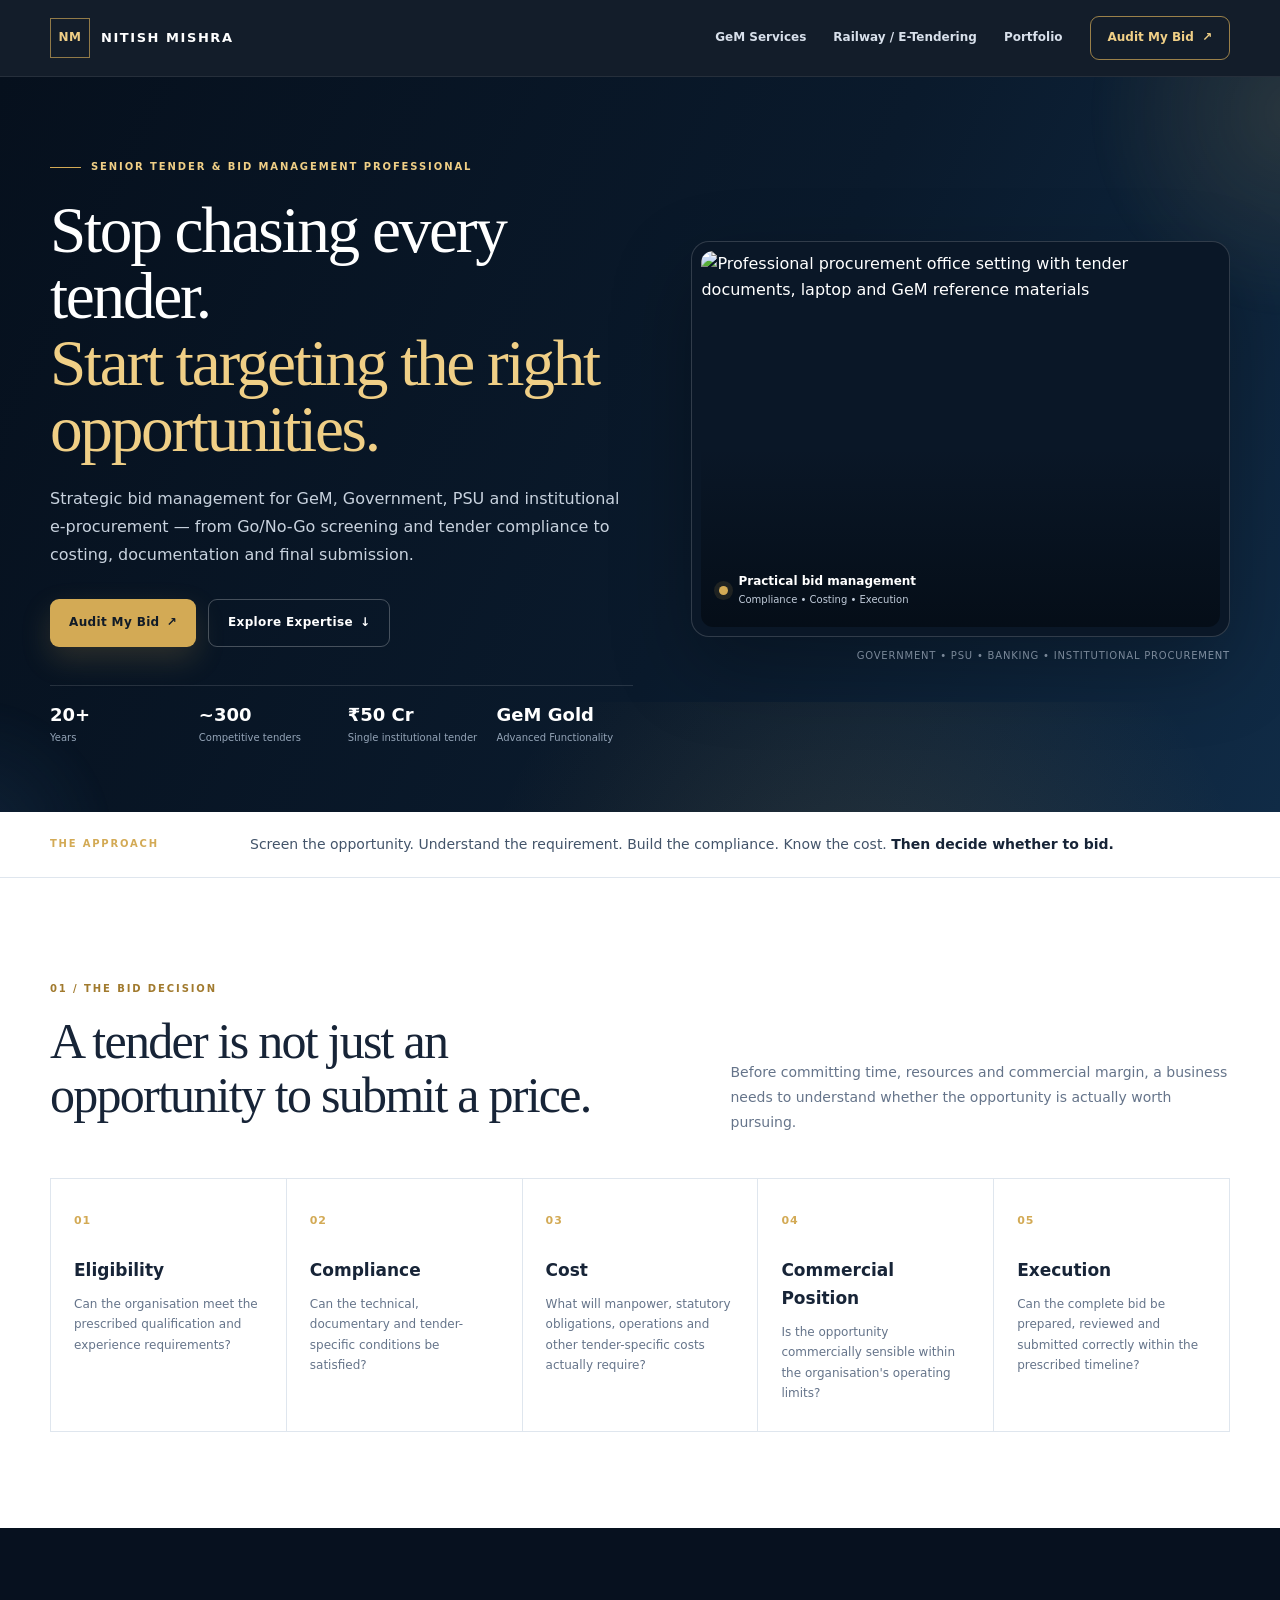
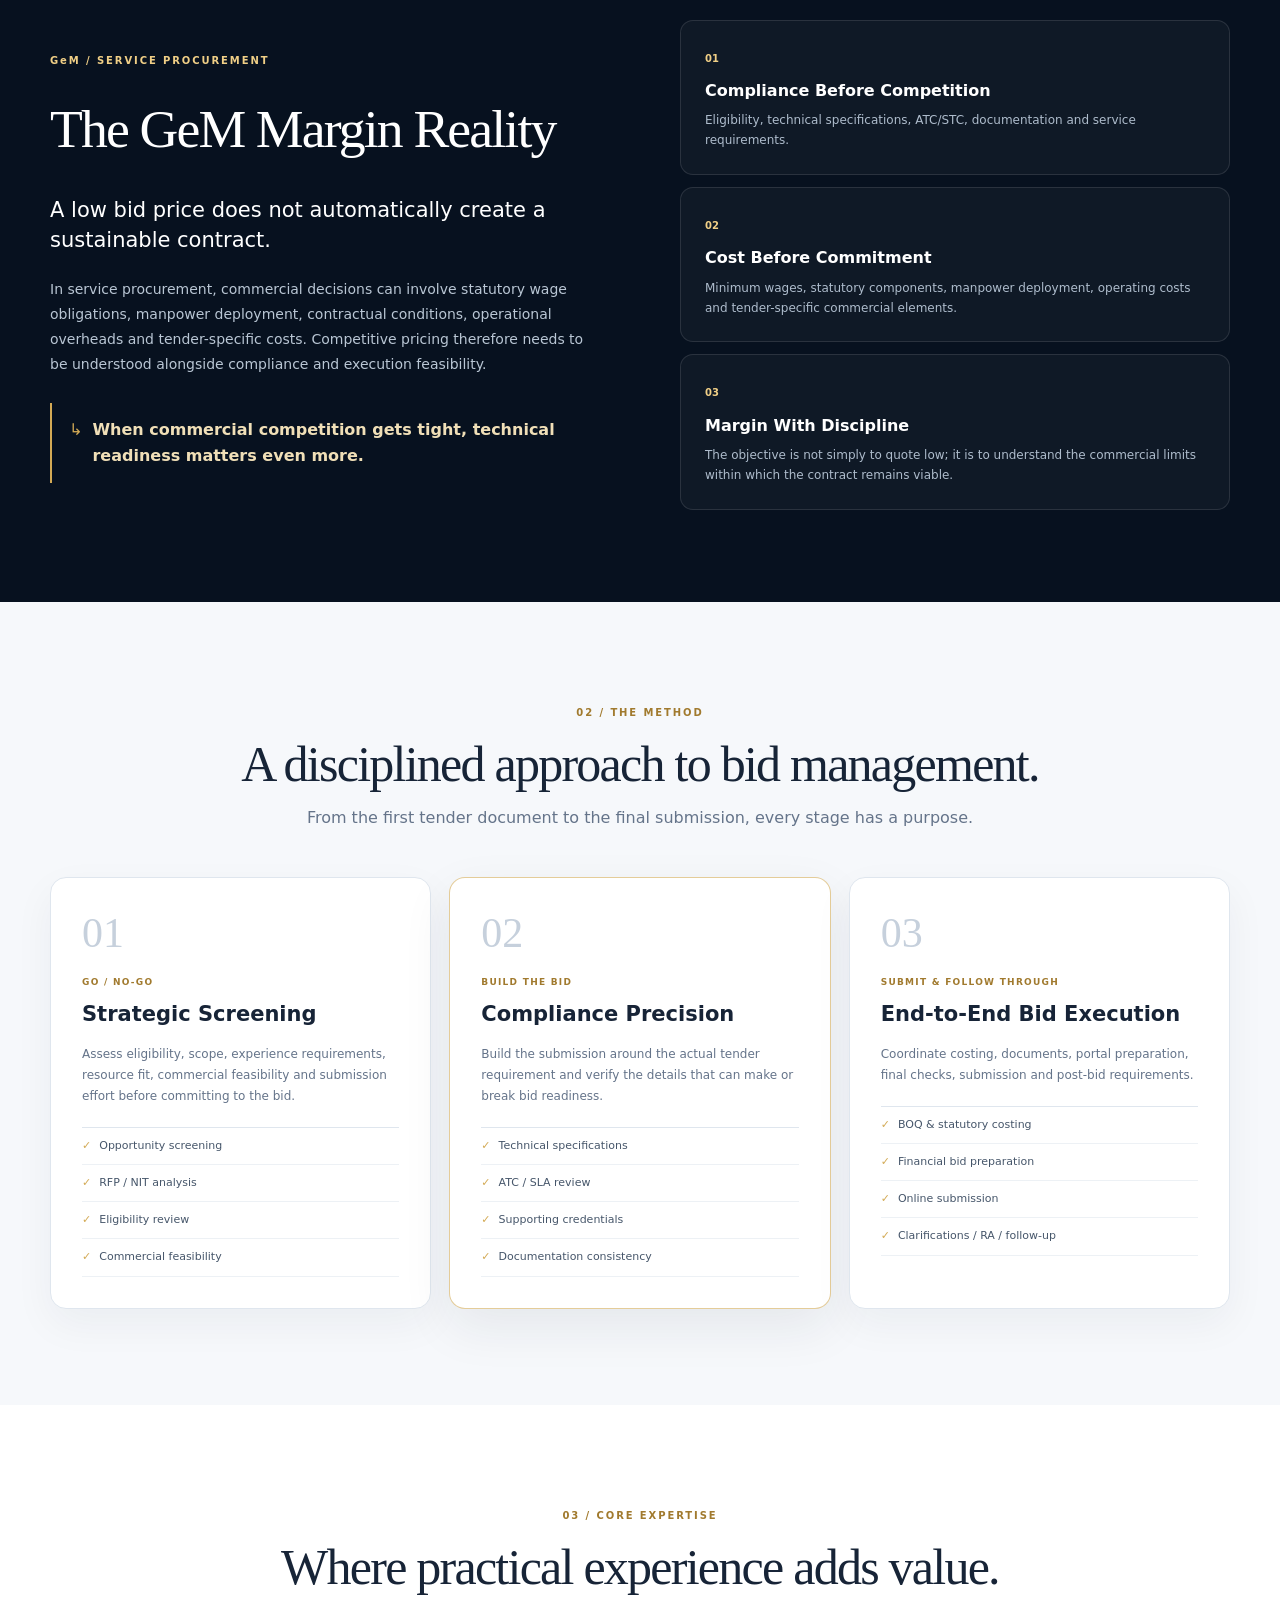
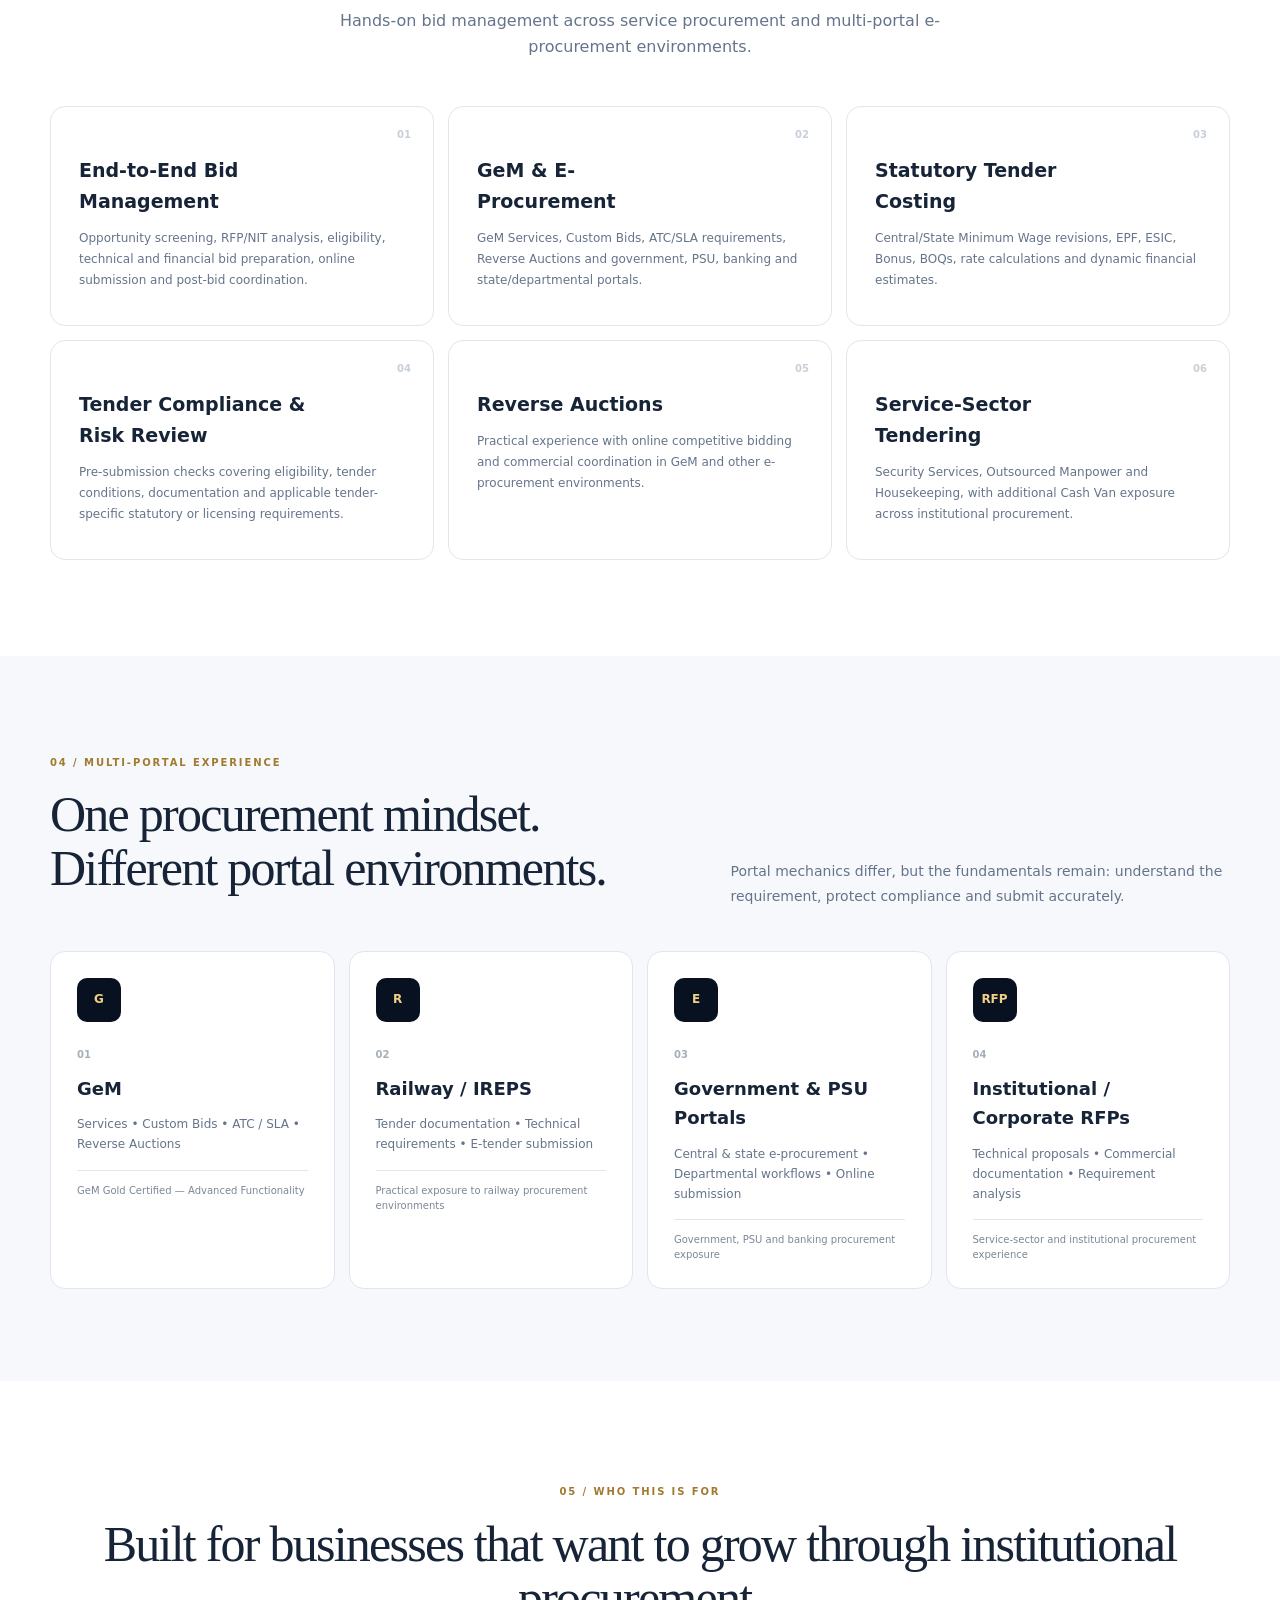
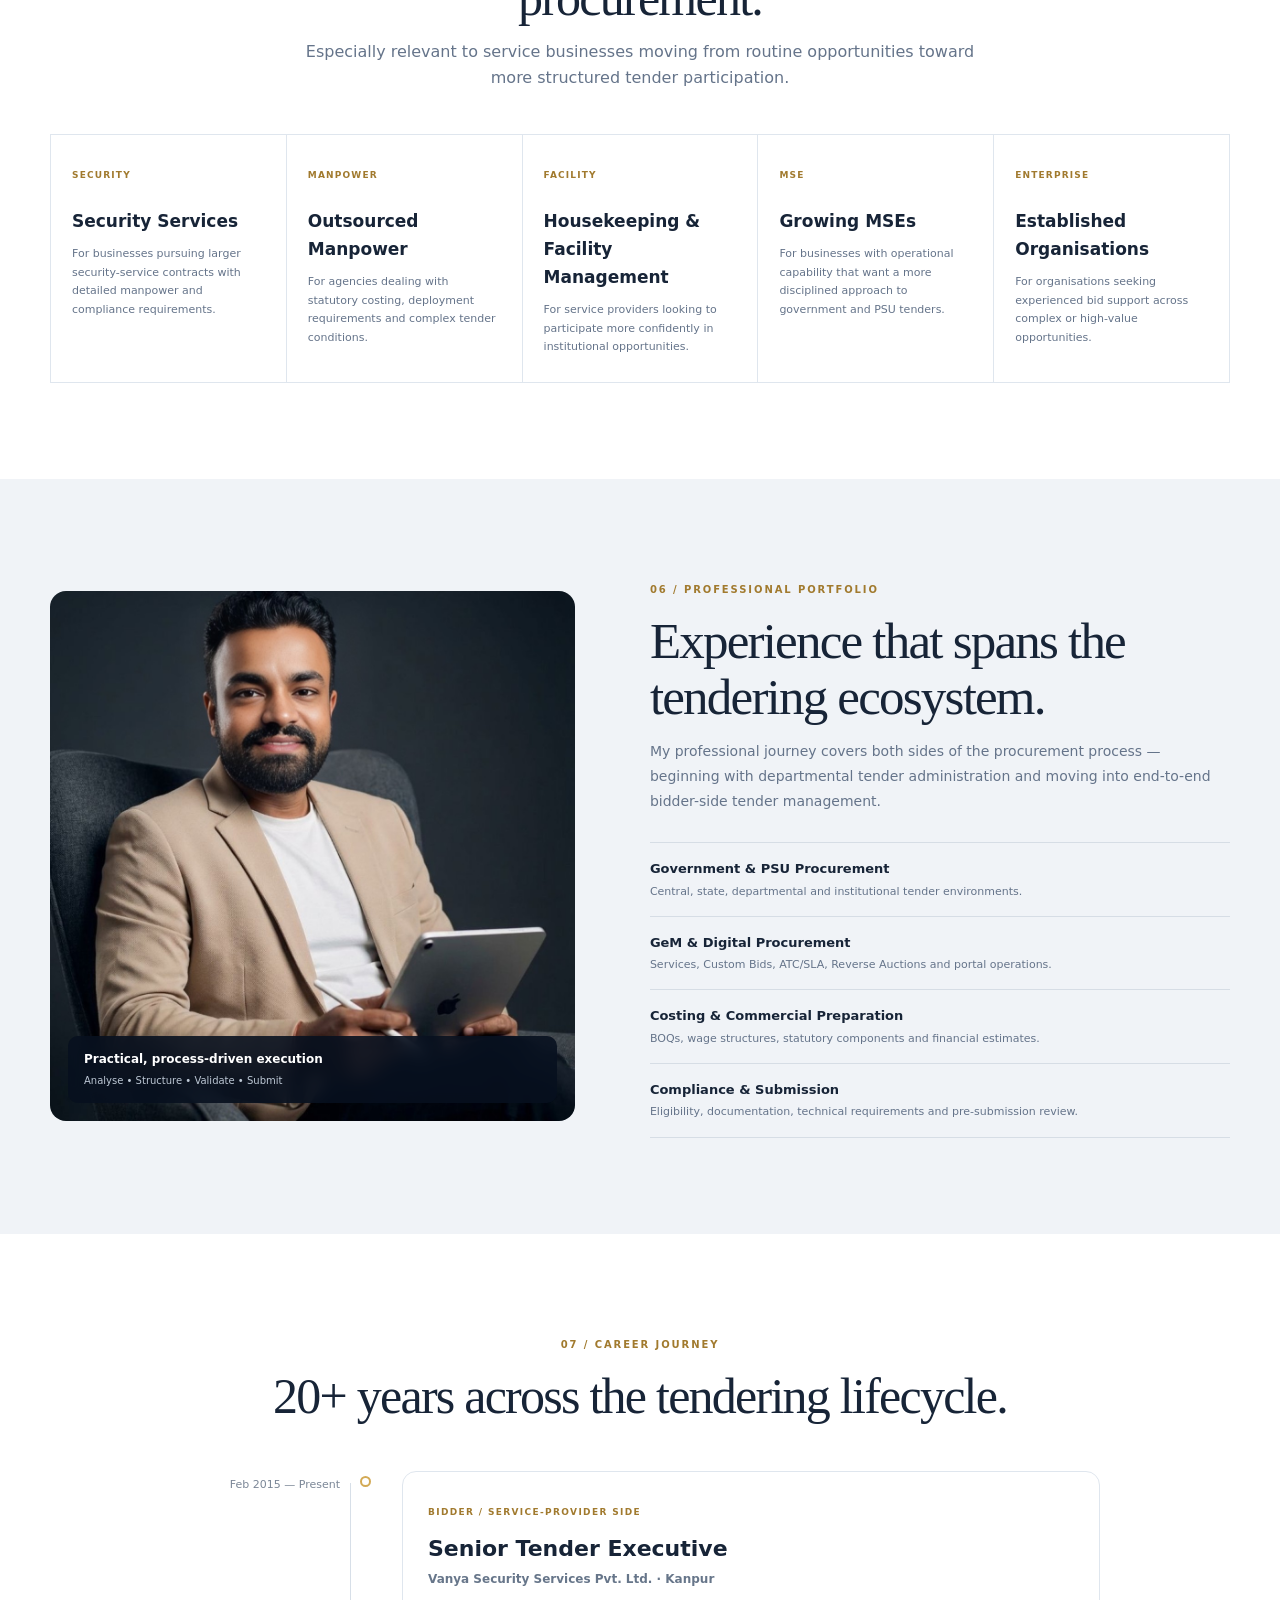
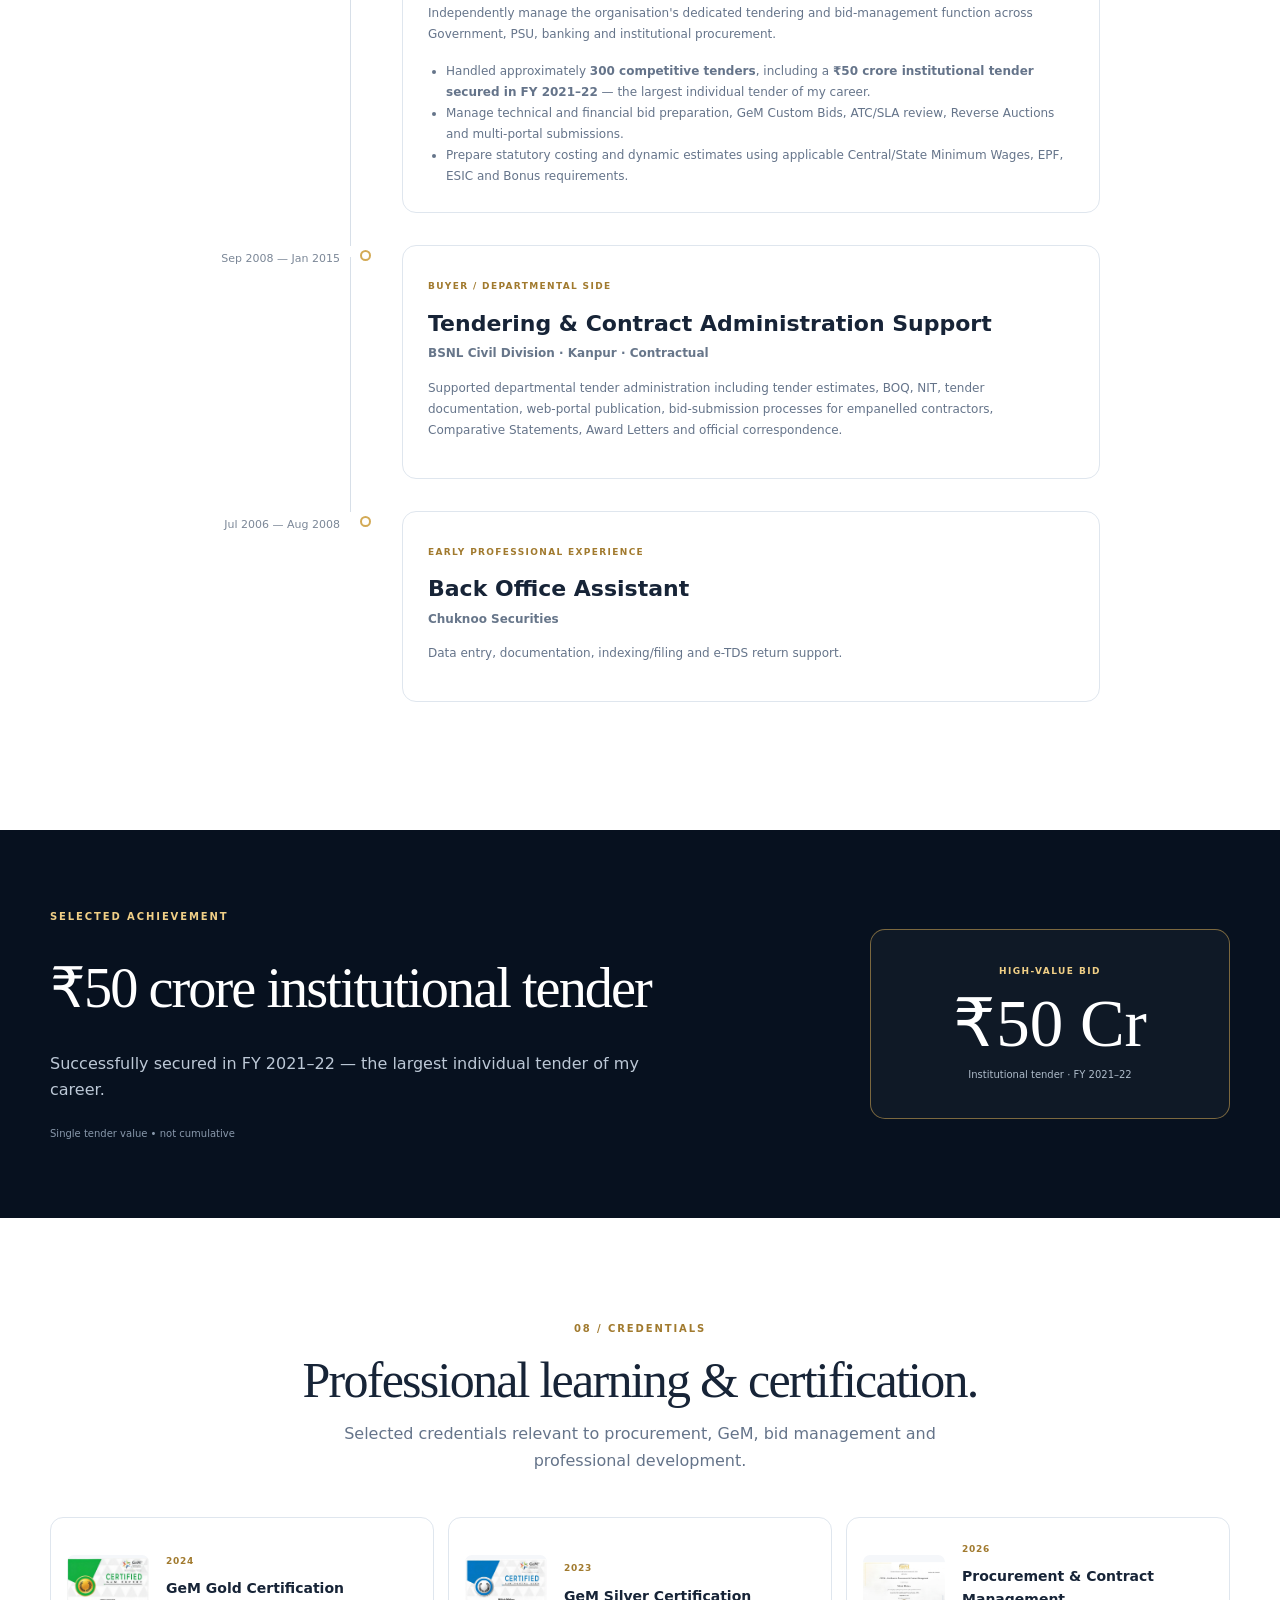
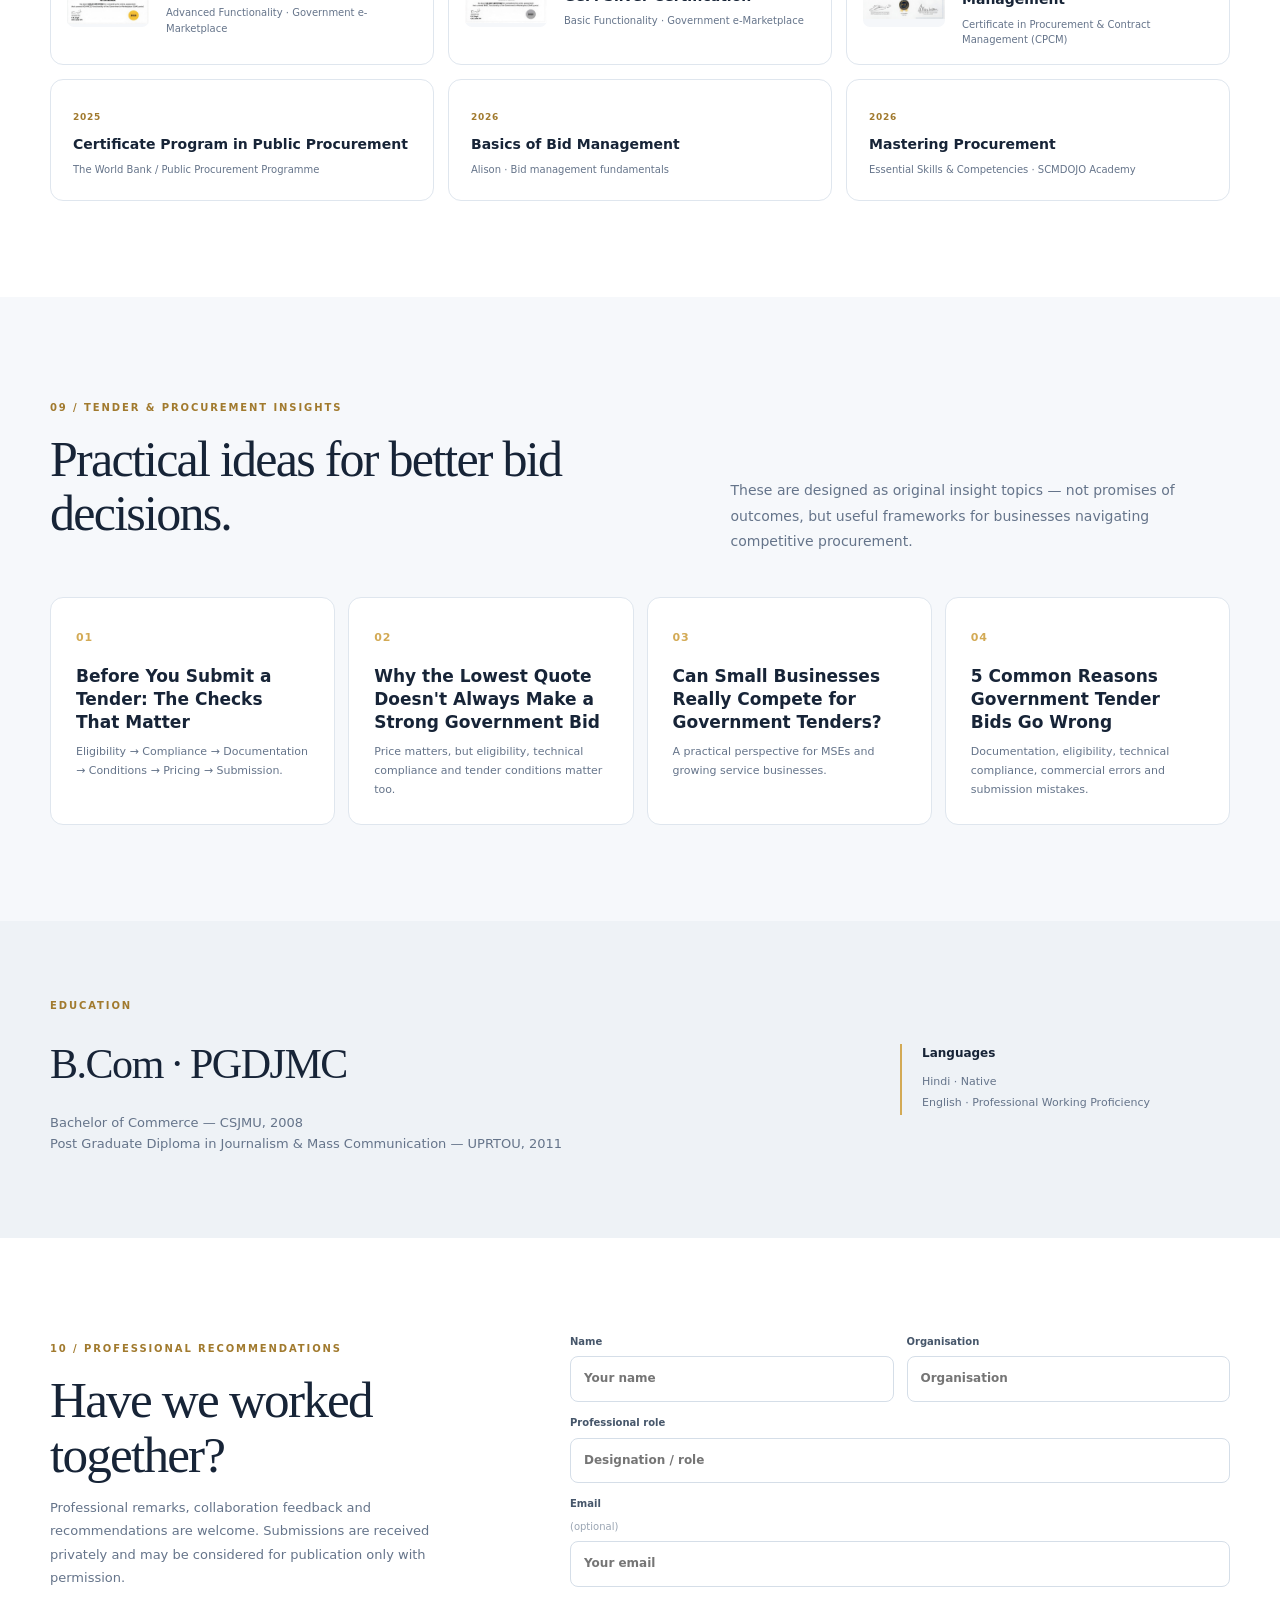
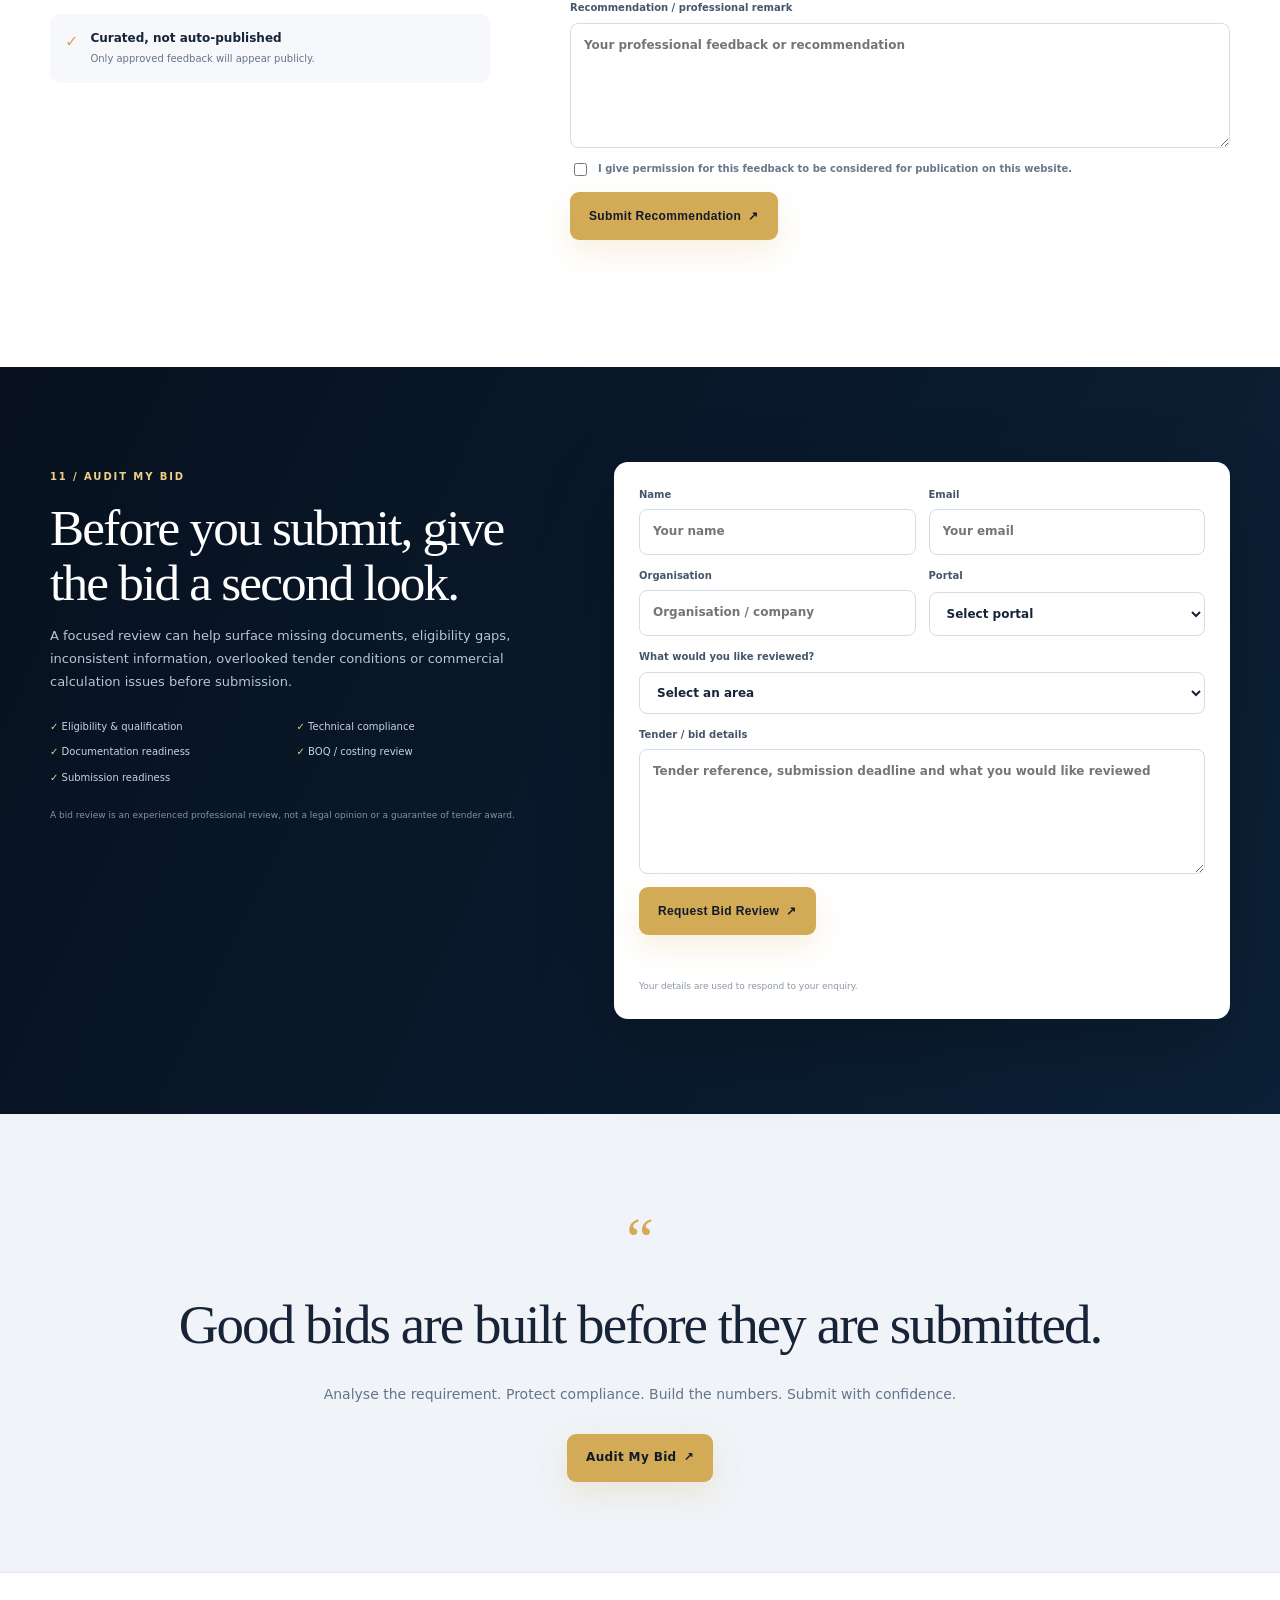
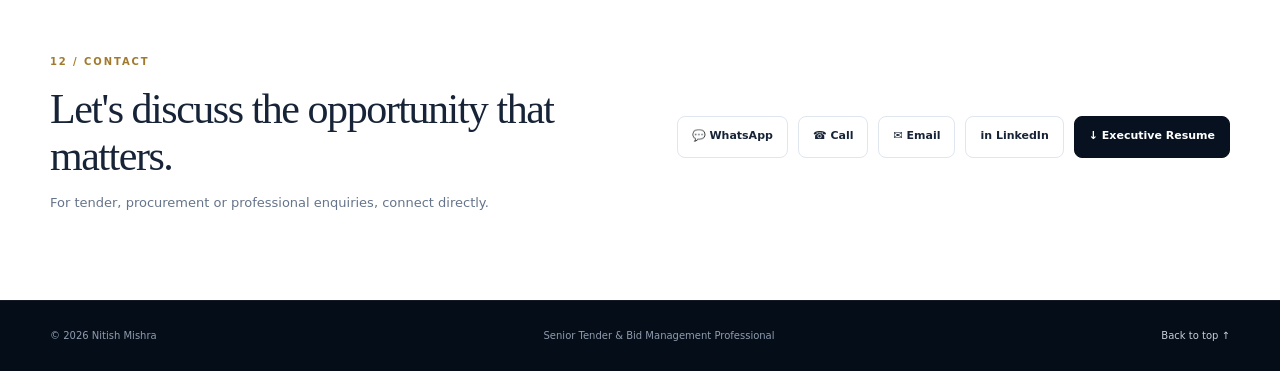
==== commit 6a532591: "Add files via upload" ====
--- a/index.html
+++ b/index.html
@@ -3,198 +3,27 @@
 <head>
 <meta charset="utf-8">
 <meta name="viewport" content="width=device-width, initial-scale=1">
-<meta name="description" content="Nitish Mishra — Senior Tender & Bid Management Professional with 20+ years of experience in Government E-Procurement, GeM, bid management, tender costing and procurement & contract management.">
+<meta name="description" content="Nitish Mishra — Senior Tender & Bid Management Professional with 20+ years of practical experience across GeM, Government, PSU and institutional e-procurement.">
 <meta name="theme-color" content="#07111f">
+<meta property="og:title" content="Nitish Mishra | Senior Tender & Bid Management Professional">
+<meta property="og:description" content="Strategic tender and bid management across GeM, Government, PSU and institutional e-procurement.">
 <title>Nitish Mishra | Senior Tender & Bid Management Professional</title>
 <link rel="icon" href="data:image/svg+xml,%3Csvg xmlns='http://www.w3.org/2000/svg' viewBox='0 0 100 100'%3E%3Crect width='100' height='100' rx='22' fill='%2307111f'/%3E%3Ctext x='50' y='66' text-anchor='middle' font-family='Arial' font-size='48' font-weight='700' fill='%23d7ae58'%3ENM%3C/text%3E%3C/svg%3E">
 <link rel="stylesheet" href="styles.css">
-
-<style>
-.enquiry-area {
-  padding: 90px 0;
-  background: #f7f8fa;
-}
-
-.enquiry-grid {
-  display: grid;
-  grid-template-columns: 0.9fr 1.1fr;
-  gap: 40px;
-  align-items: start;
-}
-
-.enquiry-intro h2,
-.feedback-intro h2 {
-  margin-bottom: 18px;
-}
-
-.enquiry-intro p,
-.feedback-intro p {
-  max-width: 620px;
-}
-
-.enquiry-form-card,
-.feedback-form-card {
-  background: #fff;
-  padding: 30px;
-  border-radius: 16px;
-  box-shadow: 0 15px 45px rgba(7,17,31,.08);
-  border: 1px solid rgba(7,17,31,.08);
-}
-
-.enquiry-form,
-.feedback-form {
-  display: grid;
-  gap: 16px;
-}
-
-.form-row {
-  display: grid;
-  grid-template-columns: 1fr 1fr;
-  gap: 16px;
-}
-
-.form-field {
-  display: grid;
-  gap: 7px;
-}
-
-.form-field label {
-  font-size: .82rem;
-  font-weight: 700;
-  letter-spacing: .04em;
-  text-transform: uppercase;
-}
-
-.form-field input,
-.form-field textarea,
-.form-field select {
-  width: 100%;
-  padding: 13px 14px;
-  border: 1px solid #d9dee6;
-  border-radius: 9px;
-  background: #fff;
-  color: #07111f;
-  font: inherit;
-  box-sizing: border-box;
-}
-
-.form-field input:focus,
-.form-field textarea:focus,
-.form-field select:focus {
-  outline: none;
-  border-color: #d7ae58;
-  box-shadow: 0 0 0 3px rgba(215,174,88,.15);
-}
-
-.form-field textarea {
-  min-height: 135px;
-  resize: vertical;
-}
-
-.form-check {
-  display: flex;
-  gap: 10px;
-  align-items: flex-start;
-  font-size: .9rem;
-  line-height: 1.5;
-}
-
-.form-check input {
-  margin-top: 4px;
-  flex: 0 0 auto;
-}
-
-.form-submit {
-  width: 100%;
-  border: 0;
-  cursor: pointer;
-  justify-content: center;
-}
-
-.form-submit:disabled {
-  opacity: .65;
-  cursor: wait;
-}
-
-.form-status {
-  min-height: 22px;
-  font-size: .9rem;
-  font-weight: 600;
-}
-
-.contact-details {
-  margin-top: 30px;
-  display: grid;
-  gap: 12px;
-}
-
-.contact-details a {
-  text-decoration: none;
-}
-
-.feedback-section {
-  padding: 80px 0;
-  background: #fff;
-}
-
-.feedback-grid {
-  display: grid;
-  grid-template-columns: .9fr 1.1fr;
-  gap: 40px;
-  align-items: start;
-}
-
-.feedback-note {
-  margin-top: 20px;
-  padding: 16px 18px;
-  border-left: 3px solid #d7ae58;
-  background: #f7f8fa;
-  font-size: .9rem;
-  line-height: 1.6;
-}
-
-@media (max-width: 800px) {
-  .enquiry-grid,
-  .feedback-grid {
-    grid-template-columns: 1fr;
-  }
-
-  .form-row {
-    grid-template-columns: 1fr;
-  }
-
-  .enquiry-form-card,
-  .feedback-form-card {
-    padding: 22px;
-  }
-
-  .enquiry-area,
-  .feedback-section {
-    padding: 65px 0;
-  }
-}
-</style>
 </head>
-
 <body>
-
 <header class="nav-wrap">
   <nav class="nav container">
     <a class="brand" href="#top" aria-label="Nitish Mishra home">
-      <span>NM</span><b>NITISH MISHRA</b>
+      <span class="brand-mark">NM</span>
+      <span class="brand-name">NITISH MISHRA</span>
     </a>
-
-    <button class="menu" aria-label="Open menu" aria-expanded="false">
-      <i></i><i></i><i></i>
-    </button>
-
+    <button class="menu" aria-label="Open menu" aria-expanded="false"><i></i><i></i><i></i></button>
     <div class="nav-links">
-      <a href="#about">Profile</a>
-      <a href="#expertise">Expertise</a>
-      <a href="#career">Career</a>
-      <a href="#credentials">Credentials</a>
-      <a href="#enquiry">Contact</a>
-      <a class="nav-cta" href="assets/Nitish_Mishra_Resume.pdf" download>Download Resume</a>
+      <a href="#services">GeM Services</a>
+      <a href="#portals">Railway / E-Tendering</a>
+      <a href="#portfolio">Portfolio</a>
+      <a class="nav-cta" href="#audit">Audit My Bid <span>↗</span></a>
     </div>
   </nav>
 </header>
@@ -202,726 +31,308 @@
 <main id="top">
 
 <section class="hero">
-  <div class="hero-glow"></div>
-
+  <div class="hero-orb orb-one"></div>
+  <div class="hero-orb orb-two"></div>
   <div class="container hero-grid">
-
     <div class="hero-copy">
-      <div class="eyebrow">
-        <span></span> SENIOR TENDER &amp; BID MANAGEMENT PROFESSIONAL
+      <div class="eyebrow"><span></span> SENIOR TENDER &amp; BID MANAGEMENT PROFESSIONAL</div>
+      <h1>Stop chasing every tender.<br><em>Start targeting the right opportunities.</em></h1>
+      <p class="hero-lead">Strategic bid management for GeM, Government, PSU and institutional e-procurement — from Go/No-Go screening and tender compliance to costing, documentation and final submission.</p>
+      <div class="hero-actions">
+        <a class="btn primary" href="#audit">Audit My Bid <span>↗</span></a>
+        <a class="btn ghost" href="#expertise">Explore Expertise <span>↓</span></a>
       </div>
-
-      <h1>
-        Turning complex tender requirements into
-        <em>clear, compliant &amp; competitive bids.</em>
-      </h1>
-
-      <p class="hero-sub">
-        Government E-Procurement <b>•</b>
-        GeM &amp; Custom Bids <b>•</b>
-        Bid Estimation &amp; BOQ <b>•</b>
-        Procurement &amp; Contract Management
-      </p>
-
-      <div class="hero-actions">
-        <a class="btn primary" href="#enquiry">
-          Let's Connect <span>↗</span>
-        </a>
-
-        <a class="btn ghost" href="assets/Nitish_Mishra_Resume.pdf" download>
-          View / Download Resume
-        </a>
+      <div class="cred-strip">
+        <div><strong>20+</strong><span>Years</span></div>
+        <div><strong>~300</strong><span>Competitive tenders</span></div>
+        <div><strong>₹50 Cr</strong><span>Single institutional tender</span></div>
+        <div><strong>GeM Gold</strong><span>Advanced Functionality</span></div>
       </div>
-
-      <div class="stats">
-        <div>
-          <strong>20+</strong>
-          <span>Years of experience</span>
-        </div>
-
-        <div>
-          <strong>300+</strong>
-          <span>Competitive tenders handled</span>
-        </div>
-
-        <div>
-          <strong>₹50 Cr</strong>
-          <span>Highest-value individual tender secured</span>
-        </div>
-
-        <div>
-          <strong>GeM Gold</strong>
-          <span>Advanced Functionality Certified</span>
+    </div>
+    <div class="hero-visual">
+      <div class="visual-shell">
+        <img src="assets/procurement-office-hero.png" alt="Professional procurement office setting with tender documents, laptop and GeM reference materials">
+        <div class="visual-overlay"></div>
+        <div class="visual-label">
+          <span class="status-dot"></span>
+          <div><b>Practical bid management</b><small>Compliance • Costing • Execution</small></div>
         </div>
       </div>
-    </div>
-
-    <div class="hero-photo">
-      <div class="photo-frame">
-        <img src="assets/hero.jpg" alt="Nitish Mishra in a professional corporate portrait">
+      <div class="visual-caption">Government • PSU • Banking • Institutional Procurement</div>
+    </div>
+  </div>
+</section>
+
+<section class="positioning-bar">
+  <div class="container positioning-inner">
+    <span>THE APPROACH</span>
+    <p>Screen the opportunity. Understand the requirement. Build the compliance. Know the cost. <strong>Then decide whether to bid.</strong></p>
+  </div>
+</section>
+
+<section id="services" class="section reality-section">
+  <div class="container">
+    <div class="section-heading split-heading">
+      <div><span class="kicker">01 / THE BID DECISION</span><h2>A tender is not just an opportunity to submit a price.</h2></div>
+      <p>Before committing time, resources and commercial margin, a business needs to understand whether the opportunity is actually worth pursuing.</p>
+    </div>
+    <div class="decision-grid">
+      <article><span>01</span><h3>Eligibility</h3><p>Can the organisation meet the prescribed qualification and experience requirements?</p></article>
+      <article><span>02</span><h3>Compliance</h3><p>Can the technical, documentary and tender-specific conditions be satisfied?</p></article>
+      <article><span>03</span><h3>Cost</h3><p>What will manpower, statutory obligations, operations and other tender-specific costs actually require?</p></article>
+      <article><span>04</span><h3>Commercial Position</h3><p>Is the opportunity commercially sensible within the organisation's operating limits?</p></article>
+      <article><span>05</span><h3>Execution</h3><p>Can the complete bid be prepared, reviewed and submitted correctly within the prescribed timeline?</p></article>
+    </div>
+  </div>
+</section>
+
+<section class="margin-section">
+  <div class="container margin-grid">
+    <div class="margin-copy">
+      <span class="kicker">GeM / SERVICE PROCUREMENT</span>
+      <h2>The GeM Margin Reality</h2>
+      <p class="large">A low bid price does not automatically create a sustainable contract.</p>
+      <p>In service procurement, commercial decisions can involve statutory wage obligations, manpower deployment, contractual conditions, operational overheads and tender-specific costs. Competitive pricing therefore needs to be understood alongside compliance and execution feasibility.</p>
+      <div class="margin-note"><span>↳</span><b>When commercial competition gets tight, technical readiness matters even more.</b></div>
+    </div>
+    <div class="margin-cards">
+      <article><span>01</span><h3>Compliance Before Competition</h3><p>Eligibility, technical specifications, ATC/STC, documentation and service requirements.</p></article>
+      <article><span>02</span><h3>Cost Before Commitment</h3><p>Minimum wages, statutory components, manpower deployment, operating costs and tender-specific commercial elements.</p></article>
+      <article><span>03</span><h3>Margin With Discipline</h3><p>The objective is not simply to quote low; it is to understand the commercial limits within which the contract remains viable.</p></article>
+    </div>
+  </div>
+</section>
+
+<section class="method-section section">
+  <div class="container">
+    <div class="section-heading centered">
+      <span class="kicker">02 / THE METHOD</span>
+      <h2>A disciplined approach to bid management.</h2>
+      <p>From the first tender document to the final submission, every stage has a purpose.</p>
+    </div>
+    <div class="method-grid">
+      <article class="method-card">
+        <div class="method-number">01</div><span class="method-tag">GO / NO-GO</span>
+        <h3>Strategic Screening</h3>
+        <p>Assess eligibility, scope, experience requirements, resource fit, commercial feasibility and submission effort before committing to the bid.</p>
+        <ul><li>Opportunity screening</li><li>RFP / NIT analysis</li><li>Eligibility review</li><li>Commercial feasibility</li></ul>
+      </article>
+      <article class="method-card featured">
+        <div class="method-number">02</div><span class="method-tag">BUILD THE BID</span>
+        <h3>Compliance Precision</h3>
+        <p>Build the submission around the actual tender requirement and verify the details that can make or break bid readiness.</p>
+        <ul><li>Technical specifications</li><li>ATC / SLA review</li><li>Supporting credentials</li><li>Documentation consistency</li></ul>
+      </article>
+      <article class="method-card">
+        <div class="method-number">03</div><span class="method-tag">SUBMIT &amp; FOLLOW THROUGH</span>
+        <h3>End-to-End Bid Execution</h3>
+        <p>Coordinate costing, documents, portal preparation, final checks, submission and post-bid requirements.</p>
+        <ul><li>BOQ &amp; statutory costing</li><li>Financial bid preparation</li><li>Online submission</li><li>Clarifications / RA / follow-up</li></ul>
+      </article>
+    </div>
+  </div>
+</section>
+
+<section id="expertise" class="section expertise-section">
+  <div class="container">
+    <div class="section-heading centered">
+      <span class="kicker">03 / CORE EXPERTISE</span>
+      <h2>Where practical experience adds value.</h2>
+      <p>Hands-on bid management across service procurement and multi-portal e-procurement environments.</p>
+    </div>
+    <div class="expertise-grid">
+      <article class="expert-card"><span class="num">01</span><h3>End-to-End Bid Management</h3><p>Opportunity screening, RFP/NIT analysis, eligibility, technical and financial bid preparation, online submission and post-bid coordination.</p></article>
+      <article class="expert-card"><span class="num">02</span><h3>GeM &amp; E-Procurement</h3><p>GeM Services, Custom Bids, ATC/SLA requirements, Reverse Auctions and government, PSU, banking and state/departmental portals.</p></article>
+      <article class="expert-card"><span class="num">03</span><h3>Statutory Tender Costing</h3><p>Central/State Minimum Wage revisions, EPF, ESIC, Bonus, BOQs, rate calculations and dynamic financial estimates.</p></article>
+      <article class="expert-card"><span class="num">04</span><h3>Tender Compliance &amp; Risk Review</h3><p>Pre-submission checks covering eligibility, tender conditions, documentation and applicable tender-specific statutory or licensing requirements.</p></article>
+      <article class="expert-card"><span class="num">05</span><h3>Reverse Auctions</h3><p>Practical experience with online competitive bidding and commercial coordination in GeM and other e-procurement environments.</p></article>
+      <article class="expert-card"><span class="num">06</span><h3>Service-Sector Tendering</h3><p>Security Services, Outsourced Manpower and Housekeeping, with additional Cash Van exposure across institutional procurement.</p></article>
+    </div>
+  </div>
+</section>
+
+<section id="portals" class="portal-section">
+  <div class="container">
+    <div class="section-heading split-heading">
+      <div><span class="kicker">04 / MULTI-PORTAL EXPERIENCE</span><h2>One procurement mindset. Different portal environments.</h2></div>
+      <p>Portal mechanics differ, but the fundamentals remain: understand the requirement, protect compliance and submit accurately.</p>
+    </div>
+    <div class="portal-grid">
+      <article class="portal-card"><div class="portal-icon">G</div><span>01</span><h3>GeM</h3><p>Services • Custom Bids • ATC / SLA • Reverse Auctions</p><small>GeM Gold Certified — Advanced Functionality</small></article>
+      <article class="portal-card"><div class="portal-icon">R</div><span>02</span><h3>Railway / IREPS</h3><p>Tender documentation • Technical requirements • E-tender submission</p><small>Practical exposure to railway procurement environments</small></article>
+      <article class="portal-card"><div class="portal-icon">E</div><span>03</span><h3>Government &amp; PSU Portals</h3><p>Central &amp; state e-procurement • Departmental workflows • Online submission</p><small>Government, PSU and banking procurement exposure</small></article>
+      <article class="portal-card"><div class="portal-icon">RFP</div><span>04</span><h3>Institutional / Corporate RFPs</h3><p>Technical proposals • Commercial documentation • Requirement analysis</p><small>Service-sector and institutional procurement experience</small></article>
+    </div>
+  </div>
+</section>
+
+<section class="audience-section section">
+  <div class="container">
+    <div class="section-heading centered"><span class="kicker">05 / WHO THIS IS FOR</span><h2>Built for businesses that want to grow through institutional procurement.</h2><p>Especially relevant to service businesses moving from routine opportunities toward more structured tender participation.</p></div>
+    <div class="audience-grid">
+      <article><span>SECURITY</span><h3>Security Services</h3><p>For businesses pursuing larger security-service contracts with detailed manpower and compliance requirements.</p></article>
+      <article><span>MANPOWER</span><h3>Outsourced Manpower</h3><p>For agencies dealing with statutory costing, deployment requirements and complex tender conditions.</p></article>
+      <article><span>FACILITY</span><h3>Housekeeping &amp; Facility Management</h3><p>For service providers looking to participate more confidently in institutional opportunities.</p></article>
+      <article><span>MSE</span><h3>Growing MSEs</h3><p>For businesses with operational capability that want a more disciplined approach to government and PSU tenders.</p></article>
+      <article><span>ENTERPRISE</span><h3>Established Organisations</h3><p>For organisations seeking experienced bid support across complex or high-value opportunities.</p></article>
+    </div>
+  </div>
+</section>
+
+<section id="portfolio" class="portfolio-section">
+  <div class="container portfolio-grid">
+    <div class="portfolio-image">
+      <img src="assets/approach.jpg" alt="Professional working with tender-related material">
+      <div class="image-caption"><b>Practical, process-driven execution</b><span>Analyse • Structure • Validate • Submit</span></div>
+    </div>
+    <div class="portfolio-copy">
+      <span class="kicker">06 / PROFESSIONAL PORTFOLIO</span>
+      <h2>Experience that spans the tendering ecosystem.</h2>
+      <p>My professional journey covers both sides of the procurement process — beginning with departmental tender administration and moving into end-to-end bidder-side tender management.</p>
+      <div class="portfolio-points">
+        <div><b>Government &amp; PSU Procurement</b><span>Central, state, departmental and institutional tender environments.</span></div>
+        <div><b>GeM &amp; Digital Procurement</b><span>Services, Custom Bids, ATC/SLA, Reverse Auctions and portal operations.</span></div>
+        <div><b>Costing &amp; Commercial Preparation</b><span>BOQs, wage structures, statutory components and financial estimates.</span></div>
+        <div><b>Compliance &amp; Submission</b><span>Eligibility, documentation, technical requirements and pre-submission review.</span></div>
       </div>
-
-      <div class="photo-badge">
-        <span class="dot"></span>
-        <div>
-          <b>Based in Kanpur, India</b>
-          <small>Open to senior tender &amp; bid opportunities</small>
-        </div>
-      </div>
-    </div>
-
-  </div>
-</section>
-
-<section class="quote-strip">
-  <div class="container quote-inner">
-    <span class="quote-mark">“</span>
-    <p>Plan to win. Prepare to win. Expect to win.</p>
-    <small>— Adapted from Zig Ziglar</small>
-  </div>
-</section>
-
-<section id="about" class="section about">
-  <div class="container split">
-
-    <div class="section-heading">
-      <span class="kicker">01 / PROFESSIONAL PROFILE</span>
-      <h2>Experience built on both sides of the tendering ecosystem.</h2>
-    </div>
-
-    <div class="about-copy">
-      <p>
-        With <strong>20+ years of hands-on experience</strong> in tendering,
-        bid management and e-procurement, I specialize in managing the complete
-        bid lifecycle—from opportunity identification and tender analysis to
-        technical and financial bid preparation, online submission, post-bid
-        coordination and contract transition.
-      </p>
-
-      <p>
-        My journey covers both sides of the tendering ecosystem. I began with
-        <strong>BSNL</strong>, supporting departmental tendering activities including
-        tender preparation, estimation, BOQ, NIT, Comparative Statements,
-        Award Letters, web-portal activities and official correspondence.
-        Since 2015, I have worked on the bidder/service-provider side,
-        independently managing end-to-end bids for government and institutional contracts.
-      </p>
-
-      <p>
-        My approach is process-driven: understand the requirement, identify risks,
-        verify eligibility and compliance, build accurate costing, and submit on time.
-      </p>
-
-      <a class="text-link"
-         href="https://www.linkedin.com/in/nitishmishra-tenderexpert/"
-         target="_blank"
-         rel="noopener">
-        View LinkedIn profile ↗
-      </a>
-    </div>
-
-  </div>
-</section>
-
-<section id="expertise" class="section expertise-section">
-  <div class="container">
-
-    <div class="section-heading centered">
-      <span class="kicker">02 / CORE EXPERTISE</span>
-      <h2>Where I add the most value.</h2>
-      <p>
-        Practical, compliance-focused bid management across government and institutional service procurement.
-      </p>
-    </div>
-
-    <div class="expertise-grid">
-
-      <article class="expert-card">
-        <span class="num">01</span>
-        <div class="icon">↗</div>
-        <h3>End-to-End Bid Management</h3>
-        <p>
-          Opportunity screening, eligibility assessment, RFP/NIT analysis,
-          compliance review, technical &amp; financial bid preparation,
-          submission and post-bid coordination.
-        </p>
-      </article>
-
-      <article class="expert-card">
-        <span class="num">02</span>
-        <div class="icon">▣</div>
-        <h3>GeM &amp; E-Procurement</h3>
-        <p>
-          GeM Services, Custom Bids, ATC requirements, Reverse Auctions and
-          government, PSU, banking and state/departmental portals.
-        </p>
-      </article>
-
-      <article class="expert-card">
-        <span class="num">03</span>
-        <div class="icon">₹</div>
-        <h3>Tender Costing &amp; Estimation</h3>
-        <p>
-          BOQs and dynamic financial estimates using Central/State Minimum Wage
-          revisions and statutory components including EPF, ESIC and Bonus.
-        </p>
-      </article>
-
-      <article class="expert-card">
-        <span class="num">04</span>
-        <div class="icon">✓</div>
-        <h3>Compliance &amp; Risk Review</h3>
-        <p>
-          Detailed pre-submission checks covering eligibility, GeM ATC,
-          service-level requirements and tender-specific statutory/licensing conditions.
-        </p>
-      </article>
-
-      <article class="expert-card">
-        <span class="num">05</span>
-        <div class="icon">⇄</div>
-        <h3>Reverse Auctions</h3>
-        <p>
-          Practical experience with online competitive bidding and commercial
-          coordination in GeM and other e-procurement environments.
-        </p>
-      </article>
-
-      <article class="expert-card">
-        <span class="num">06</span>
-        <div class="icon">⌘</div>
-        <h3>Service-Sector Tendering</h3>
-        <p>
-          Security Services, Outsourced Manpower and Housekeeping,
-          with additional Cash Van exposure across institutional procurement.
-        </p>
-      </article>
-
-    </div>
-  </div>
-</section>
-
-<section class="feature-section">
-  <div class="container feature-grid">
-
-    <div class="feature-photo">
-      <img src="assets/approach.jpg"
-           alt="Nitish Mishra working with a tablet in a professional setting">
-    </div>
-
-    <div class="feature-copy">
-      <span class="kicker">PROCESS-DRIVEN APPROACH</span>
-      <h2>
-        Compliance is the foundation. Accuracy and preparation create the edge.
-      </h2>
-
-      <p>
-        Strong bid management is not only about completing forms. It is about
-        reading requirements carefully, identifying eligibility and compliance risks,
-        translating wage and statutory requirements into workable estimates,
-        and coordinating commercial decisions before submission.
-      </p>
-
-      <div class="mini-points">
-        <span>01 <b>Analyse</b></span>
-        <span>02 <b>Structure</b></span>
-        <span>03 <b>Validate</b></span>
-        <span>04 <b>Submit</b></span>
-      </div>
-    </div>
-
-  </div>
-</section>
-
-<section class="tender-visual section-sm">
-  <div class="container tender-grid">
-
-    <div>
-      <span class="kicker">TENDERING LANGUAGE</span>
-      <h2>Invitation to Tender. RFQ. RFP.</h2>
-      <p>
-        Comfortable working across the documentation, eligibility, costing
-        and submission requirements that sit behind competitive procurement.
-      </p>
-    </div>
-
-    <img src="assets/tender-types.png"
-         alt="Invitation to Tender, RFQ and RFP reference graphic">
-
-  </div>
-</section>
-
-<section id="career" class="section career-section">
-  <div class="container">
-
-    <div class="section-heading centered">
-      <span class="kicker">03 / CAREER JOURNEY</span>
-      <h2>20+ years across the tendering lifecycle.</h2>
-    </div>
-
+    </div>
+  </div>
+</section>
+
+<section class="career-section section">
+  <div class="container">
+    <div class="section-heading centered"><span class="kicker">07 / CAREER JOURNEY</span><h2>20+ years across the tendering lifecycle.</h2></div>
     <div class="timeline">
-
       <article class="timeline-item current">
-        <div class="time">Feb 2015 — Present</div>
-        <div class="line-dot"></div>
-
-        <div class="timeline-card">
-          <span class="role-label">BIDDER / SERVICE-PROVIDER SIDE</span>
-          <h3>Senior Tender Executive</h3>
-          <h4>Vanya Security Services Pvt. Ltd. · Kanpur</h4>
-
-          <p>
-            Dedicated tendering and bid-management function covering
-            approximately 300 competitive tenders across Government,
-            PSU, banking and institutional procurement.
-          </p>
-
-          <ul>
-            <li>
-              Successfully secured a <strong>₹50 crore institutional tender in FY 2021–22</strong>,
-              the largest individual tender of my career.
-            </li>
-            <li>
-              Manage technical and financial bid preparation, GeM Custom Bids,
-              ATC/SLA review, Reverse Auctions and multi-portal submissions.
-            </li>
-            <li>
-              Prepare statutory costing and dynamic estimates using Central/State
-              Minimum Wages, EPF, ESIC and Bonus requirements.
-            </li>
-          </ul>
-        </div>
-      </article>
-
+        <div class="time">Feb 2015 — Present</div><div class="line-dot"></div>
+        <div class="timeline-card"><span class="role-label">BIDDER / SERVICE-PROVIDER SIDE</span><h3>Senior Tender Executive</h3><h4>Vanya Security Services Pvt. Ltd. · Kanpur</h4>
+        <p>Independently manage the organisation's dedicated tendering and bid-management function across Government, PSU, banking and institutional procurement.</p>
+        <ul><li>Handled approximately <strong>300 competitive tenders</strong>, including a <strong>₹50 crore institutional tender secured in FY 2021–22</strong> — the largest individual tender of my career.</li><li>Manage technical and financial bid preparation, GeM Custom Bids, ATC/SLA review, Reverse Auctions and multi-portal submissions.</li><li>Prepare statutory costing and dynamic estimates using applicable Central/State Minimum Wages, EPF, ESIC and Bonus requirements.</li></ul></div>
+      </article>
       <article class="timeline-item">
-        <div class="time">Sep 2008 — Jan 2015</div>
-        <div class="line-dot"></div>
-
-        <div class="timeline-card">
-          <span class="role-label">BUYER / DEPARTMENTAL SIDE</span>
-          <h3>Tendering &amp; Contract Administration Support</h3>
-          <h4>BSNL Civil Division · Kanpur · Contractual</h4>
-
-          <p>
-            Supported departmental tender administration including tender estimates,
-            BOQ, NIT, tender documentation, web-portal publication, bid-submission
-            processes for empanelled contractors, Comparative Statements,
-            Award Letters and official correspondence.
-          </p>
-        </div>
-      </article>
-
+        <div class="time">Sep 2008 — Jan 2015</div><div class="line-dot"></div>
+        <div class="timeline-card"><span class="role-label">BUYER / DEPARTMENTAL SIDE</span><h3>Tendering &amp; Contract Administration Support</h3><h4>BSNL Civil Division · Kanpur · Contractual</h4>
+        <p>Supported departmental tender administration including tender estimates, BOQ, NIT, tender documentation, web-portal publication, bid-submission processes for empanelled contractors, Comparative Statements, Award Letters and official correspondence.</p></div>
+      </article>
       <article class="timeline-item">
-        <div class="time">Jul 2006 — Aug 2008</div>
-        <div class="line-dot"></div>
-
-        <div class="timeline-card">
-          <span class="role-label">EARLY PROFESSIONAL EXPERIENCE</span>
-          <h3>Back Office Assistant</h3>
-          <h4>Chuknoo Securities</h4>
-
-          <p>
-            Data entry, documentation, indexing/filing and e-TDS return support.
-          </p>
-        </div>
-      </article>
-
+        <div class="time">Jul 2006 — Aug 2008</div><div class="line-dot"></div>
+        <div class="timeline-card"><span class="role-label">EARLY PROFESSIONAL EXPERIENCE</span><h3>Back Office Assistant</h3><h4>Chuknoo Securities</h4><p>Data entry, documentation, indexing/filing and e-TDS return support.</p></div>
+      </article>
     </div>
   </div>
 </section>
 
 <section class="achievement-section">
   <div class="container achievement-grid">
-
+    <div><span class="kicker">SELECTED ACHIEVEMENT</span><h2>₹50 crore institutional tender</h2><p>Successfully secured in FY 2021–22 — the largest individual tender of my career.</p><small>Single tender value • not cumulative</small></div>
+    <div class="achievement-card"><span>HIGH-VALUE BID</span><strong>₹50 Cr</strong><small>Institutional tender · FY 2021–22</small></div>
+  </div>
+</section>
+
+<section class="credentials section">
+  <div class="container">
+    <div class="section-heading centered"><span class="kicker">08 / CREDENTIALS</span><h2>Professional learning &amp; certification.</h2><p>Selected credentials relevant to procurement, GeM, bid management and professional development.</p></div>
+    <div class="cert-grid">
+      <article class="cert-card"><img src="assets/gem-gold.webp" alt="GeM Gold Certification — Advanced Functionality"><div><span>2024</span><h3>GeM Gold Certification</h3><p>Advanced Functionality · Government e-Marketplace</p></div></article>
+      <article class="cert-card"><img src="assets/gem-silver.webp" alt="GeM Silver Certification — Basic Functionality"><div><span>2023</span><h3>GeM Silver Certification</h3><p>Basic Functionality · Government e-Marketplace</p></div></article>
+      <article class="cert-card"><img src="assets/cpcm.png" alt="Certificate in Procurement and Contract Management"><div><span>2026</span><h3>Procurement &amp; Contract Management</h3><p>Certificate in Procurement &amp; Contract Management (CPCM)</p></div></article>
+      <article class="cert-card no-image"><div><span>2025</span><h3>Certificate Program in Public Procurement</h3><p>The World Bank / Public Procurement Programme</p></div></article>
+      <article class="cert-card no-image"><div><span>2026</span><h3>Basics of Bid Management</h3><p>Alison · Bid management fundamentals</p></div></article>
+      <article class="cert-card no-image"><div><span>2026</span><h3>Mastering Procurement</h3><p>Essential Skills &amp; Competencies · SCMDOJO Academy</p></div></article>
+    </div>
+  </div>
+</section>
+
+<section class="insights-section section">
+  <div class="container">
+    <div class="section-heading split-heading">
+      <div><span class="kicker">09 / TENDER &amp; PROCUREMENT INSIGHTS</span><h2>Practical ideas for better bid decisions.</h2></div>
+      <p>These are designed as original insight topics — not promises of outcomes, but useful frameworks for businesses navigating competitive procurement.</p>
+    </div>
+    <div class="insight-grid">
+      <article><span>01</span><h3>Before You Submit a Tender: The Checks That Matter</h3><p>Eligibility → Compliance → Documentation → Conditions → Pricing → Submission.</p></article>
+      <article><span>02</span><h3>Why the Lowest Quote Doesn't Always Make a Strong Government Bid</h3><p>Price matters, but eligibility, technical compliance and tender conditions matter too.</p></article>
+      <article><span>03</span><h3>Can Small Businesses Really Compete for Government Tenders?</h3><p>A practical perspective for MSEs and growing service businesses.</p></article>
+      <article><span>04</span><h3>5 Common Reasons Government Tender Bids Go Wrong</h3><p>Documentation, eligibility, technical compliance, commercial errors and submission mistakes.</p></article>
+    </div>
+  </div>
+</section>
+
+<section class="education-section">
+  <div class="container edu-grid">
+    <div><span class="kicker">EDUCATION</span><h2>B.Com · PGDJMC</h2><p>Bachelor of Commerce — CSJMU, 2008<br>Post Graduate Diploma in Journalism &amp; Mass Communication — UPRTOU, 2011</p></div>
+    <div class="education-note"><b>Languages</b><span>Hindi · Native</span><span>English · Professional Working Proficiency</span></div>
+  </div>
+</section>
+
+<section class="feedback-section section">
+  <div class="container feedback-grid">
     <div>
-      <span class="kicker">SELECTED ACHIEVEMENT</span>
-      <h2>₹50 crore institutional tender</h2>
-      <p>
-        Successfully secured in FY 2021–22 — the largest individual tender of my career.
-      </p>
-    </div>
-
-    <div class="achievement-card">
-      <span>HIGH-VALUE BID</span>
-      <strong>₹50 Cr</strong>
-      <small>Institutional tender · FY 2021–22</small>
-    </div>
-
-  </div>
-</section>
-
-<section id="credentials" class="section credentials">
-  <div class="container">
-
-    <div class="section-heading centered">
-      <span class="kicker">04 / CREDENTIALS</span>
-      <h2>Professional learning &amp; certification.</h2>
-      <p>
-        Selected credentials relevant to procurement, GeM, bid management and professional development.
-      </p>
-    </div>
-
-    <div class="cert-grid">
-
-      <article class="cert-card">
-        <img src="assets/gem-gold.webp"
-             alt="GeM Gold Certification — Advanced Functionality">
-        <div>
-          <span>2024</span>
-          <h3>GeM Gold Certification</h3>
-          <p>Advanced Functionality · Government e-Marketplace</p>
-        </div>
-      </article>
-
-      <article class="cert-card">
-        <img src="assets/gem-silver.webp"
-             alt="GeM Silver Certification — Basic Functionality">
-        <div>
-          <span>2023</span>
-          <h3>GeM Silver Certification</h3>
-          <p>Basic Functionality · Government e-Marketplace</p>
-        </div>
-      </article>
-
-      <article class="cert-card">
-        <img src="assets/cpcm.png"
-             alt="Certificate in Procurement and Contract Management">
-        <div>
-          <span>2026</span>
-          <h3>Procurement &amp; Contract Management</h3>
-          <p>Certificate in Procurement &amp; Contract Management (CPCM)</p>
-        </div>
-      </article>
-
-      <article class="cert-card">
-        <img src="assets/cppp.png"
-             alt="Certified Procurement Professional certificate">
-        <div>
-          <span>Professional Credential</span>
-          <h3>Public Procurement</h3>
-          <p>Selected procurement certification</p>
-        </div>
-      </article>
-
-      <article class="cert-card">
-        <img src="assets/procurement-certificate.webp"
-             alt="Procurement certification">
-        <div>
-          <span>2025</span>
-          <h3>Certificate Program in Public Procurement</h3>
-          <p>Public Procurement Programme</p>
-        </div>
-      </article>
-
-    </div>
-  </div>
-</section>
-
-<section class="education section-sm">
-  <div class="container edu-grid">
-
+      <span class="kicker">10 / PROFESSIONAL RECOMMENDATIONS</span>
+      <h2>Have we worked together?</h2>
+      <p>Professional remarks, collaboration feedback and recommendations are welcome. Submissions are received privately and may be considered for publication only with permission.</p>
+      <div class="feedback-note"><span>✓</span><div><strong>Curated, not auto-published</strong><small>Only approved feedback will appear publicly.</small></div></div>
+    </div>
+    <form class="feedback-form" data-form-type="feedback" action="https://formspree.io/f/mljgdepe" method="POST">
+      <input type="hidden" name="_subject" value="Professional recommendation for Nitish Mishra">
+      <div class="form-row"><label>Name<input name="name" type="text" placeholder="Your name" required></label><label>Organisation<input name="organisation" type="text" placeholder="Organisation"></label></div>
+      <label>Professional role<input name="role" type="text" placeholder="Designation / role"></label>
+      <label>Email <span class="optional">(optional)</span><input name="email" type="email" placeholder="Your email"></label>
+      <label>Recommendation / professional remark<textarea name="message" rows="5" placeholder="Your professional feedback or recommendation" required></textarea></label>
+      <label class="consent"><input name="permission" type="checkbox" value="Yes"> <span>I give permission for this feedback to be considered for publication on this website.</span></label>
+      <button class="btn primary form-submit" type="submit">Submit Recommendation <span>↗</span></button>
+      <p class="form-status" aria-live="polite"></p>
+    </form>
+  </div>
+</section>
+
+<section id="audit" class="audit-section">
+  <div class="container audit-grid">
     <div>
-      <span class="kicker">EDUCATION</span>
-      <h2>B.Com · PGDJMC</h2>
-      <p>
-        Bachelor of Commerce — CSJMU, 2008<br>
-        Post Graduate Diploma in Journalism &amp; Mass Communication — UPRTOU, 2011
-      </p>
-    </div>
-
-    <div class="education-note">
-      <b>Languages</b>
-      <span>Hindi · Native</span>
-      <span>English · Professional Working Proficiency</span>
-    </div>
-
-  </div>
-</section>
-
-<section class="closing-quote">
-  <div class="container">
-    <span>“</span>
+      <span class="kicker">11 / AUDIT MY BID</span>
+      <h2>Before you submit, give the bid a second look.</h2>
+      <p>A focused review can help surface missing documents, eligibility gaps, inconsistent information, overlooked tender conditions or commercial calculation issues before submission.</p>
+      <div class="audit-list"><span>✓ Eligibility &amp; qualification</span><span>✓ Technical compliance</span><span>✓ Documentation readiness</span><span>✓ BOQ / costing review</span><span>✓ Submission readiness</span></div>
+      <small class="audit-disclaimer">A bid review is an experienced professional review, not a legal opinion or a guarantee of tender award.</small>
+    </div>
+    <form class="contact-form audit-form" data-form-type="enquiry" action="https://formspree.io/f/mljgdepe" method="POST">
+      <input type="hidden" name="_subject" value="Bid Review Request — Nitish Mishra Website">
+      <input type="hidden" name="subject" value="Bid / Tender Review">
+      <div class="form-row"><label>Name<input name="name" type="text" placeholder="Your name" required></label><label>Email<input name="email" type="email" placeholder="Your email" required></label></div>
+      <div class="form-row"><label>Organisation<input name="organisation" type="text" placeholder="Organisation / company"></label><label>Portal<select name="portal"><option value="">Select portal</option><option>GeM</option><option>Government e-Procurement</option><option>Railway / IREPS</option><option>PSU</option><option>Institutional</option><option>Other</option></select></label></div>
+      <label>What would you like reviewed?<select name="review_type" required><option value="">Select an area</option><option>Eligibility / Qualification</option><option>Technical Compliance</option><option>Documentation</option><option>BOQ / Costing</option><option>Complete Bid</option><option>Other</option></select></label>
+      <label>Tender / bid details<textarea name="message" rows="5" placeholder="Tender reference, submission deadline and what you would like reviewed" required></textarea></label>
+      <button class="btn primary form-submit" type="submit">Request Bid Review <span>↗</span></button>
+      <p class="form-status" aria-live="polite"></p>
+      <small class="form-privacy">Your details are used to respond to your enquiry.</small>
+    </form>
+  </div>
+</section>
+
+<section class="closing-section">
+  <div class="container">
+    <span class="closing-mark">“</span>
     <h2>Good bids are built before they are submitted.</h2>
-    <p>
-      Analyse the requirement. Protect compliance. Build the numbers. Submit with confidence.
-    </p>
-  </div>
-</section>
-
-
-<!-- =========================
-     LET'S CONNECT / ENQUIRY
-========================= -->
-
-<section id="enquiry" class="enquiry-area">
-
-  <div class="container">
-
-    <div class="enquiry-grid">
-
-      <div class="enquiry-intro">
-
-        <span class="kicker">05 / LET'S CONNECT</span>
-
-        <h2>
-          Open to senior opportunities in tender &amp; bid management.
-        </h2>
-
-        <p>
-          Government E-Procurement · Procurement &amp; Contract Management ·
-          Bid Operations · Service-Sector Tendering
-        </p>
-
-        <div class="contact-details">
-
-          <a href="mailto:kmnitish@gmail.com">
-            <small>EMAIL</small><br>
-            <strong>kmnitish@gmail.com</strong>
-          </a>
-
-          <a href="tel:+919956774436">
-            <small>PHONE</small><br>
-            <strong>+91 99567 74436</strong>
-          </a>
-
-          <a href="https://www.linkedin.com/in/nitishmishra-tenderexpert/"
-             target="_blank"
-             rel="noopener">
-            <small>LINKEDIN</small><br>
-            <strong>linkedin.com/in/nitishmishra-tenderexpert/ ↗</strong>
-          </a>
-
-          <a class="contact-download"
-             href="assets/Nitish_Mishra_Resume.pdf"
-             download>
-            Download Executive Resume <span>↓</span>
-          </a>
-
-        </div>
-
-      </div>
-
-
-      <div class="enquiry-form-card">
-
-        <form
-          class="enquiry-form"
-          data-form-type="enquiry"
-          action="https://formspree.io/f/mljgdepe"
-          method="POST">
-
-          <input type="hidden"
-                 name="_subject"
-                 value="New Enquiry from Nitish Mishra Portfolio Website">
-
-          <div class="form-row">
-
-            <div class="form-field">
-              <label for="enquiry-name">Your Name</label>
-              <input
-                id="enquiry-name"
-                type="text"
-                name="name"
-                placeholder="Enter your name"
-                required>
-            </div>
-
-            <div class="form-field">
-              <label for="enquiry-email">Email</label>
-              <input
-                id="enquiry-email"
-                type="email"
-                name="email"
-                placeholder="you@example.com"
-                required>
-            </div>
-
-          </div>
-
-          <div class="form-field">
-            <label for="enquiry-subject">Subject</label>
-
-            <select id="enquiry-subject"
-                    name="enquiry_type"
-                    required>
-
-              <option value="">Select an enquiry type</option>
-              <option value="Senior Opportunity">Senior Opportunity</option>
-              <option value="Tender / Bid Discussion">Tender / Bid Discussion</option>
-              <option value="Procurement & Contract Management">Procurement &amp; Contract Management</option>
-              <option value="Professional Networking">Professional Networking</option>
-              <option value="Other">Other</option>
-
-            </select>
-          </div>
-
-          <div class="form-field">
-            <label for="enquiry-message">Message</label>
-
-            <textarea
-              id="enquiry-message"
-              name="message"
-              placeholder="Write your message or enquiry..."
-              required></textarea>
-          </div>
-
-          <button
-            type="submit"
-            class="btn primary form-submit">
-            Send Enquiry <span>↗</span>
-          </button>
-
-          <div
-            class="form-status"
-            role="status"
-            aria-live="polite"></div>
-
-        </form>
-
-      </div>
-
-    </div>
-
-  </div>
-
-</section>
-
-
-<!-- =========================
-     FEEDBACK / REMARKS
-========================= -->
-
-<section class="feedback-section">
-
-  <div class="container">
-
-    <div class="feedback-grid">
-
-      <div class="feedback-intro">
-
-        <span class="kicker">PROFESSIONAL FEEDBACK</span>
-
-        <h2>
-          Have worked with me? Share a professional remark.
-        </h2>
-
-        <p>
-          Colleagues, clients, professional contacts and members of my
-          professional network are welcome to share a brief remark or feedback.
-        </p>
-
-        <div class="feedback-note">
-          <strong>Privacy &amp; publication:</strong><br>
-          Feedback is received privately first. Nothing will be published
-          on this website without permission.
-        </div>
-
-      </div>
-
-
-      <div class="feedback-form-card">
-
-        <form
-          class="feedback-form"
-          data-form-type="feedback"
-          action="https://formspree.io/f/mljgdepe"
-          method="POST">
-
-          <input type="hidden"
-                 name="_subject"
-                 value="Professional Feedback from Nitish Mishra Portfolio Website">
-
-          <div class="form-row">
-
-            <div class="form-field">
-              <label for="feedback-name">Your Name</label>
-              <input
-                id="feedback-name"
-                type="text"
-                name="name"
-                placeholder="Your name"
-                required>
-            </div>
-
-            <div class="form-field">
-              <label for="feedback-email">Email</label>
-              <input
-                id="feedback-email"
-                type="email"
-                name="email"
-                placeholder="you@example.com"
-                required>
-            </div>
-
-          </div>
-
-          <div class="form-field">
-            <label for="feedback-role">
-              Professional Role / Organisation
-            </label>
-
-            <input
-              id="feedback-role"
-              type="text"
-              name="role_organisation"
-              placeholder="e.g. Client / Colleague / Organisation">
-          </div>
-
-          <div class="form-field">
-            <label for="feedback-message">Feedback / Remark</label>
-
-            <textarea
-              id="feedback-message"
-              name="feedback"
-              placeholder="Share your professional feedback..."
-              required></textarea>
-          </div>
-
-          <label class="form-check">
-            <input
-              type="checkbox"
-              name="publication_permission"
-              value="Yes">
-
-            <span>
-              I give permission for this feedback to be considered
-              for publication on Nitish Mishra's professional website.
-            </span>
-          </label>
-
-          <button
-            type="submit"
-            class="btn primary form-submit">
-            Submit Feedback <span>↗</span>
-          </button>
-
-          <div
-            class="form-status"
-            role="status"
-            aria-live="polite"></div>
-
-        </form>
-
-      </div>
-
-    </div>
-
-  </div>
-
+    <p>Analyse the requirement. Protect compliance. Build the numbers. Submit with confidence.</p>
+    <a class="btn primary" href="#audit">Audit My Bid <span>↗</span></a>
+  </div>
+</section>
+
+<section class="contact-footer-section">
+  <div class="container contact-footer-grid">
+    <div><span class="kicker">12 / CONTACT</span><h2>Let's discuss the opportunity that matters.</h2><p>For tender, procurement or professional enquiries, connect directly.</p></div>
+    <div class="contact-actions">
+      <a class="contact-pill" href="https://wa.me/919956774436?text=Hello%20Nitish%2C%20I%20visited%20your%20website%20and%20would%20like%20to%20connect." target="_blank" rel="noopener">💬 WhatsApp</a>
+      <a class="contact-pill" href="tel:+919956774436">☎ Call</a>
+      <a class="contact-pill" href="mailto:kmnitish@gmail.com">✉ Email</a>
+      <a class="contact-pill" href="https://www.linkedin.com/in/nitishmishra-tenderexpert/" target="_blank" rel="noopener">in LinkedIn</a>
+      <a class="contact-pill resume-pill" href="assets/Nitish_Mishra_Resume.pdf" download>↓ Executive Resume</a>
+    </div>
+  </div>
 </section>
 
 </main>
-
-
-<footer>
-  <div class="container footer-inner">
-    <span>© 2026 Nitish Mishra</span>
-    <span>Senior Tender &amp; Bid Management Professional</span>
-    <a href="#top">Back to top ↑</a>
-  </div>
-</footer>
-
+<footer><div class="container footer-inner"><span>© 2026 Nitish Mishra</span><span>Senior Tender &amp; Bid Management Professional</span><a href="#top">Back to top ↑</a></div></footer>
 <script src="script.js"></script>
-
 </body>
 </html>
--- a/styles.css
+++ b/styles.css
@@ -1 +1,239 @@
-:root{--navy:#07111f;--navy2:#0b1c31;--ink:#162235;--muted:#617087;--gold:#d4ab58;--gold2:#f0cf86;--line:#dfe6ee;--paper:#f7f9fc;--white:#fff;--shadow:0 24px 70px rgba(6,17,31,.12);--radius:24px}*{box-sizing:border-box}html{scroll-behavior:smooth}body{margin:0;color:var(--ink);font-family:Inter,ui-sans-serif,system-ui,-apple-system,BlinkMacSystemFont,"Segoe UI",sans-serif;line-height:1.65;background:#fff}a{color:inherit;text-decoration:none}.container{width:min(1160px,calc(100% - 40px));margin:auto}.nav-wrap{position:sticky;top:0;z-index:20;background:rgba(7,17,31,.93);backdrop-filter:blur(16px);border-bottom:1px solid rgba(255,255,255,.08)}.nav{height:76px;display:flex;align-items:center;justify-content:space-between}.brand{display:flex;align-items:center;gap:11px;color:#fff;letter-spacing:.08em;font-size:13px}.brand span{display:grid;place-items:center;width:39px;height:39px;border:1px solid rgba(212,171,88,.55);color:var(--gold2);font-weight:800;font-size:12px}.nav-links{display:flex;align-items:center;gap:27px;color:#d7dfeb;font-size:13px}.nav-links a:not(.nav-cta):hover{color:#fff}.nav-cta{padding:11px 16px;border:1px solid rgba(212,171,88,.65);color:var(--gold2);border-radius:9px}.menu{display:none;background:none;border:0}.menu i{display:block;width:24px;height:2px;background:#fff;margin:5px}.hero{position:relative;overflow:hidden;background:linear-gradient(115deg,#06101d 0%,#0b1c31 62%,#102d49 100%);color:#fff;padding:92px 0 70px}.hero:after{content:"";position:absolute;inset:auto -10% -50% 30%;height:70%;background:radial-gradient(circle,rgba(212,171,88,.14),transparent 65%);pointer-events:none}.hero-glow{position:absolute;width:460px;height:460px;border-radius:50%;right:-220px;top:-180px;background:radial-gradient(circle,rgba(212,171,88,.16),transparent 68%)}.hero-grid{display:grid;grid-template-columns:1.1fr .72fr;gap:70px;align-items:center;position:relative;z-index:1}.eyebrow,.kicker{font-size:11px;letter-spacing:.18em;font-weight:800;color:var(--gold2)}.eyebrow{display:flex;gap:10px;align-items:center}.eyebrow span{width:32px;height:1px;background:var(--gold)}h1{font-family:Georgia,"Times New Roman",serif;font-size:clamp(42px,5.1vw,70px);line-height:1.04;font-weight:500;letter-spacing:-.045em;margin:22px 0}h1 em{color:var(--gold2);font-style:normal}.hero-sub{color:#c4cfdb;max-width:720px;font-size:16px}.hero-sub b{color:var(--gold);padding:0 5px}.hero-actions{display:flex;gap:13px;flex-wrap:wrap;margin:30px 0 44px}.btn{display:inline-flex;align-items:center;gap:9px;padding:13px 18px;border-radius:9px;font-weight:750;font-size:13px}.btn.primary{background:var(--gold);color:#0a1624}.btn.ghost{border:1px solid rgba(255,255,255,.24);color:#fff}.stats{display:grid;grid-template-columns:repeat(4,1fr);gap:18px;border-top:1px solid rgba(255,255,255,.12);padding-top:23px}.stats strong{display:block;color:#fff;font-size:21px}.stats span{display:block;color:#91a0b2;font-size:10px;line-height:1.4;margin-top:4px}.hero-photo{position:relative}.photo-frame{aspect-ratio:4/5;border-radius:20px;overflow:hidden;border:1px solid rgba(255,255,255,.16);box-shadow:var(--shadow);background:#16273a}.photo-frame img{width:100%;height:100%;object-fit:cover;object-position:center top;display:block}.photo-badge{position:absolute;left:-25px;bottom:22px;background:#fff;color:var(--ink);border-radius:13px;padding:13px 16px;display:flex;gap:10px;align-items:center;box-shadow:0 18px 45px rgba(0,0,0,.25);min-width:250px}.dot{width:9px;height:9px;border-radius:50%;background:#3ba76b;box-shadow:0 0 0 5px rgba(59,167,107,.12)}.photo-badge b,.photo-badge small{display:block}.photo-badge b{font-size:11px}.photo-badge small{font-size:10px;color:var(--muted)}.quote-strip{background:var(--gold);color:#0a1624}.quote-inner{min-height:100px;display:flex;align-items:center;gap:20px}.quote-mark{font:700 70px Georgia;line-height:.5;color:#7d5d20}.quote-inner p{font:600 19px Georgia,serif;margin:0}.quote-inner small{margin-left:auto;font-size:10px;letter-spacing:.1em;text-transform:uppercase;font-weight:800}.section{padding:105px 0}.section-sm{padding:72px 0}.split{display:grid;grid-template-columns:.82fr 1.18fr;gap:90px}.section-heading h2,.feature-copy h2,.achievement-section h2,.contact-section h2,.closing-quote h2{font-family:Georgia,"Times New Roman",serif;font-weight:500;line-height:1.08;letter-spacing:-.035em;font-size:clamp(34px,4vw,52px);margin:17px 0}.about-copy{font-size:16px;color:#526175}.about-copy p{margin:0 0 20px}.about-copy strong{color:var(--ink)}.text-link{display:inline-block;margin-top:8px;color:#9b762c;font-weight:800;font-size:13px}.expertise-section{background:var(--paper)}.centered{text-align:center;max-width:730px;margin:0 auto 52px}.centered p{color:var(--muted);margin:0}.expertise-grid{display:grid;grid-template-columns:repeat(3,1fr);gap:18px}.expert-card{background:#fff;border:1px solid var(--line);padding:29px;border-radius:16px;min-height:260px;position:relative;transition:.25s ease}.expert-card:hover{transform:translateY(-4px);box-shadow:0 18px 45px rgba(6,17,31,.08)}.expert-card .num{position:absolute;right:20px;top:18px;color:#aab6c5;font-size:10px;font-weight:800}.expert-card .icon{width:42px;height:42px;border-radius:10px;background:#edf2f7;color:#8c6b2a;display:grid;place-items:center;font-weight:900;font-size:18px}.expert-card h3{font-size:18px;margin:21px 0 9px}.expert-card p{font-size:13px;color:var(--muted);margin:0}.feature-section{padding:0 0 105px;background:var(--paper)}.feature-grid{display:grid;grid-template-columns:.9fr 1.1fr;gap:65px;align-items:center}.feature-photo{height:520px;border-radius:22px;overflow:hidden}.feature-photo img{width:100%;height:100%;object-fit:cover;object-position:center 18%}.feature-copy p{color:var(--muted);font-size:15px;max-width:610px}.mini-points{display:grid;grid-template-columns:repeat(4,1fr);border-top:1px solid var(--line);margin-top:35px;padding-top:20px;gap:12px}.mini-points span{font-size:10px;color:#9b762c;letter-spacing:.08em}.mini-points b{display:block;color:var(--ink);font-size:12px;margin-top:4px}.tender-visual{background:#fff}.tender-grid{display:grid;grid-template-columns:.72fr 1.28fr;gap:50px;align-items:center}.tender-grid p{color:var(--muted)}.tender-grid img{width:100%;border-radius:16px;border:1px solid var(--line);box-shadow:0 15px 40px rgba(6,17,31,.08)}.career-section{background:#fff}.timeline{max-width:920px;margin:20px auto 0}.timeline-item{display:grid;grid-template-columns:150px 25px 1fr;gap:18px;position:relative;padding-bottom:35px}.timeline-item:before{content:"";position:absolute;left:162px;top:18px;bottom:-4px;width:1px;background:#d8e0e8}.timeline-item:last-child:before{display:none}.time{font-size:11px;color:#748398;font-weight:800;padding-top:4px}.line-dot{width:11px;height:11px;background:var(--gold);border-radius:50%;margin-top:5px;position:relative;z-index:1;box-shadow:0 0 0 5px #fff}.timeline-card{border:1px solid var(--line);border-radius:16px;padding:27px;background:#fff}.role-label{font-size:9px;letter-spacing:.16em;color:#9b762c;font-weight:900}.timeline-card h3{font-size:21px;margin:8px 0 1px}.timeline-card h4{font-size:12px;color:#65748a;margin:0 0 15px;font-weight:700}.timeline-card p,.timeline-card li{font-size:13px;color:var(--muted)}.timeline-card ul{padding-left:19px;margin-bottom:0}.achievement-section{background:var(--navy);color:#fff;padding:75px 0}.achievement-grid{display:grid;grid-template-columns:1fr .7fr;gap:60px;align-items:center}.achievement-section p{color:#aebccc;max-width:550px}.achievement-card{border:1px solid rgba(212,171,88,.4);border-radius:18px;padding:28px 30px;text-align:center;background:linear-gradient(145deg,rgba(212,171,88,.08),rgba(255,255,255,.03))}.achievement-card span{display:block;color:var(--gold2);font-size:9px;letter-spacing:.18em;font-weight:900}.achievement-card strong{display:block;font:500 58px Georgia;color:#fff;margin:8px 0}.achievement-card small{color:#aebccc}.credentials{background:var(--paper)}.cert-grid{display:grid;grid-template-columns:repeat(2,1fr);gap:18px}.cert-card{background:#fff;border:1px solid var(--line);border-radius:16px;padding:15px;display:grid;grid-template-columns:130px 1fr;gap:18px;align-items:center}.cert-card img{width:130px;height:92px;object-fit:cover;border-radius:9px;border:1px solid #e5eaf0;background:#fff}.cert-card span{font-size:9px;letter-spacing:.13em;color:#9b762c;font-weight:900}.cert-card h3{font-size:15px;margin:5px 0}.cert-card p{font-size:11px;color:var(--muted);margin:0}.edu-grid{display:grid;grid-template-columns:1fr 1fr;gap:50px;align-items:center}.education h2{font:500 37px Georgia;margin:13px 0}.education p{color:var(--muted);font-size:14px}.education-note{border-left:1px solid var(--line);padding-left:30px;display:grid;gap:7px;font-size:13px}.education-note b{color:#9b762c;font-size:10px;letter-spacing:.16em}.closing-quote{background:#f1ede3;padding:95px 0;text-align:center}.closing-quote span{font:700 65px Georgia;color:#c19742;display:block;height:45px}.closing-quote h2{max-width:800px;margin:15px auto;font-size:clamp(32px,4vw,50px)}.closing-quote p{color:#6b6f72;margin:0}.contact-section{background:linear-gradient(115deg,#07111f,#0c2138);color:#fff;padding:95px 0}.contact-grid{display:grid;grid-template-columns:1fr .8fr;gap:80px;align-items:center}.contact-section p{color:#9facbb;max-width:620px}.contact-card{border:1px solid rgba(255,255,255,.13);border-radius:18px;overflow:hidden;background:rgba(255,255,255,.035)}.contact-card>a{display:block;padding:18px 21px;border-bottom:1px solid rgba(255,255,255,.1)}.contact-card small{display:block;color:var(--gold2);font-size:8px;letter-spacing:.16em;font-weight:900}.contact-card strong{display:block;font-size:13px;margin-top:4px;color:#f3f6fa}.contact-card>a:hover strong{color:var(--gold2)}.contact-card .contact-download{background:var(--gold);color:#091522;border:0;font-weight:850}.contact-card .contact-download span{float:right}footer{background:#050c15;color:#75869a;font-size:10px}.footer-inner{min-height:65px;display:flex;justify-content:space-between;align-items:center;gap:15px}.footer-inner a{color:#c2cbd5}@media(max-width:900px){.nav-links{gap:14px}.hero-grid,.split,.feature-grid,.tender-grid,.achievement-grid,.contact-grid{grid-template-columns:1fr;gap:45px}.hero{padding-top:65px}.hero-copy{order:1}.hero-photo{order:0;max-width:530px;width:100%;margin:auto}.stats{grid-template-columns:repeat(2,1fr)}.expertise-grid{grid-template-columns:repeat(2,1fr)}.feature-photo{height:430px}.photo-badge{left:15px}.cert-grid{grid-template-columns:1fr}.contact-grid{gap:30px}}@media(max-width:680px){.container{width:min(100% - 28px,1160px)}.nav{height:66px}.brand b{display:none}.menu{display:block}.nav-links{display:none;position:absolute;top:66px;left:0;right:0;background:#07111f;padding:18px 20px 24px;flex-direction:column;align-items:stretch;border-top:1px solid rgba(255,255,255,.08)}.nav-links.open{display:flex}.nav-cta{text-align:center}.hero{padding:55px 0 55px}h1{font-size:44px}.hero-sub{font-size:14px}.stats{gap:15px}.stats strong{font-size:18px}.quote-inner{padding:18px 0;align-items:flex-start}.quote-inner small{margin-left:0}.quote-inner{flex-wrap:wrap}.quote-mark{font-size:55px}.quote-inner p{font-size:16px}.section{padding:75px 0}.section-heading h2,.feature-copy h2,.achievement-section h2,.contact-section h2,.closing-quote h2{font-size:36px}.expertise-grid{grid-template-columns:1fr}.mini-points{grid-template-columns:repeat(2,1fr)}.timeline-item{grid-template-columns:20px 1fr;gap:15px;padding-bottom:25px}.timeline-item .time{grid-column:2;grid-row:1;font-size:10px}.timeline-item .line-dot{grid-column:1;grid-row:1;margin-top:3px}.timeline-item .timeline-card{grid-column:2;grid-row:2}.timeline-item:before{left:5px;top:18px}.achievement-card strong{font-size:50px}.edu-grid{grid-template-columns:1fr}.education-note{border-left:0;border-top:1px solid var(--line);padding:20px 0 0}.footer-inner{padding:16px 0;flex-direction:column;align-items:flex-start}.cert-card{grid-template-columns:95px 1fr}.cert-card img{width:95px;height:75px}.hero-photo{max-width:420px}}
+:root{
+  --navy:#07111f;--navy2:#0b1c31;--navy3:#102b46;--ink:#172437;--muted:#65748a;
+  --gold:#d3aa55;--gold2:#f0cf86;--paper:#f6f8fb;--white:#fff;--line:#dfe6ee;
+  --shadow:0 24px 70px rgba(6,17,31,.12);--radius:24px
+}
+*{box-sizing:border-box}
+html{scroll-behavior:smooth}
+body{margin:0;color:var(--ink);font-family:Inter,ui-sans-serif,system-ui,-apple-system,BlinkMacSystemFont,"Segoe UI",sans-serif;line-height:1.65;background:#fff}
+a{color:inherit;text-decoration:none}
+img{max-width:100%;display:block}
+.container{width:min(1180px,calc(100% - 42px));margin:auto}
+.nav-wrap{position:sticky;top:0;z-index:50;background:rgba(7,17,31,.95);backdrop-filter:blur(16px);border-bottom:1px solid rgba(255,255,255,.08)}
+.nav{min-height:76px;display:flex;align-items:center;justify-content:space-between}
+.brand{display:flex;align-items:center;gap:11px;color:#fff}
+.brand-mark{display:grid;place-items:center;width:40px;height:40px;border:1px solid rgba(212,171,88,.65);color:var(--gold2);font-size:12px;font-weight:800;letter-spacing:.04em}
+.brand-name{font-size:13px;letter-spacing:.12em;font-weight:750}
+.nav-links{display:flex;align-items:center;gap:27px;color:#d8e0eb;font-size:12px;font-weight:650}
+.nav-links a:not(.nav-cta):hover{color:#fff}
+.nav-cta{padding:11px 17px;border:1px solid rgba(212,171,88,.7);border-radius:9px;color:var(--gold2)}
+.nav-cta span{margin-left:4px}
+.menu{display:none;background:none;border:0;padding:8px}
+.menu i{display:block;width:24px;height:2px;background:#fff;margin:5px}
+
+.hero{position:relative;overflow:hidden;background:linear-gradient(115deg,#06101d 0%,#0a1a2c 57%,#102b46 100%);color:#fff;padding:82px 0 66px}
+.hero:after{content:"";position:absolute;inset:auto -10% -55% 25%;height:70%;background:radial-gradient(circle,rgba(212,171,88,.14),transparent 66%);pointer-events:none}
+.hero-orb{position:absolute;border-radius:50%;filter:blur(1px);pointer-events:none}
+.orb-one{width:430px;height:430px;right:-230px;top:-180px;background:radial-gradient(circle,rgba(212,171,88,.14),transparent 68%)}
+.orb-two{width:300px;height:300px;left:-180px;bottom:-180px;background:radial-gradient(circle,rgba(55,111,161,.16),transparent 68%)}
+.hero-grid{display:grid;grid-template-columns:1.04fr .96fr;gap:58px;align-items:center;position:relative;z-index:1}
+.eyebrow,.kicker{font-size:10px;letter-spacing:.19em;font-weight:850}
+.eyebrow{display:flex;gap:10px;align-items:center;color:var(--gold2)}
+.eyebrow span{width:31px;height:1px;background:var(--gold)}
+h1,h2{font-family:Georgia,"Times New Roman",serif;font-weight:500;letter-spacing:-.035em}
+h1{font-size:clamp(43px,5.1vw,69px);line-height:1.02;margin:21px 0 22px}
+h1 em{color:var(--gold2);font-style:normal}
+.hero-lead{max-width:680px;color:#c8d2de;font-size:16px;line-height:1.75;margin:0}
+.hero-actions{display:flex;gap:12px;flex-wrap:wrap;margin:30px 0 38px}
+.btn{display:inline-flex;align-items:center;justify-content:center;gap:7px;min-height:48px;padding:12px 19px;border-radius:9px;font-size:12px;font-weight:800;letter-spacing:.03em;transition:.2s ease}
+.btn.primary{background:var(--gold);color:#111b27;box-shadow:0 12px 30px rgba(211,170,85,.18)}
+.btn.primary:hover{transform:translateY(-2px);background:var(--gold2)}
+.btn.ghost{border:1px solid rgba(255,255,255,.25);color:#fff}
+.btn.ghost:hover{background:rgba(255,255,255,.06);transform:translateY(-2px)}
+.cred-strip{display:grid;grid-template-columns:repeat(4,1fr);border-top:1px solid rgba(255,255,255,.12);padding-top:19px;gap:12px}
+.cred-strip div{min-width:0}
+.cred-strip strong{display:block;color:#fff;font-size:18px;line-height:1.1}
+.cred-strip span{display:block;color:#94a4b7;font-size:10px;margin-top:5px}
+.hero-visual{position:relative}
+.visual-shell{position:relative;border:1px solid rgba(255,255,255,.16);background:#0a1727;padding:9px;border-radius:18px;box-shadow:0 30px 80px rgba(0,0,0,.28)}
+.visual-shell img{width:100%;aspect-ratio:1.38/1;object-fit:cover;border-radius:12px}
+.visual-overlay{position:absolute;inset:9px;border-radius:12px;background:linear-gradient(180deg,transparent 52%,rgba(3,10,18,.72) 100%);pointer-events:none}
+.visual-label{position:absolute;left:27px;bottom:27px;display:flex;gap:10px;align-items:center;color:#fff}
+.visual-label b{display:block;font-size:12px}
+.visual-label small{display:block;color:#c1ccda;font-size:10px}
+.status-dot{width:9px;height:9px;border-radius:50%;background:var(--gold);box-shadow:0 0 0 5px rgba(211,170,85,.12)}
+.visual-caption{color:#93a4b8;font-size:10px;letter-spacing:.08em;text-transform:uppercase;margin-top:11px;text-align:right}
+.positioning-bar{background:#fff;border-bottom:1px solid var(--line)}
+.positioning-inner{display:grid;grid-template-columns:170px 1fr;gap:30px;align-items:center;padding:21px 0}
+.positioning-inner>span{font-size:10px;letter-spacing:.18em;font-weight:850;color:var(--gold);white-space:nowrap}
+.positioning-inner p{margin:0;color:#43546a;font-size:14px}
+.positioning-inner strong{color:var(--ink)}
+.section{padding:96px 0}
+.section-heading h2{font-size:clamp(34px,4vw,50px);line-height:1.08;margin:13px 0 14px}
+.section-heading p{color:var(--muted);max-width:690px;margin:0}
+.split-heading{display:grid;grid-template-columns:1.1fr .9fr;gap:70px;align-items:end;margin-bottom:42px}
+.split-heading>p{font-size:14px;line-height:1.8}
+.kicker{color:#a17a2e}
+.reality-section{background:#fff}
+.decision-grid{display:grid;grid-template-columns:repeat(5,1fr);gap:1px;background:var(--line);border:1px solid var(--line)}
+.decision-grid article{background:#fff;padding:27px 23px;min-height:205px}
+.decision-grid span,.insight-grid span{color:var(--gold);font-size:11px;font-weight:850;letter-spacing:.08em}
+.decision-grid h3{font-size:17px;margin:24px 0 10px}
+.decision-grid p{color:var(--muted);font-size:12px;line-height:1.7;margin:0}
+.margin-section{background:var(--navy);color:#fff;padding:92px 0}
+.margin-grid{display:grid;grid-template-columns:1fr 1fr;gap:80px;align-items:center}
+.margin-copy .kicker{color:var(--gold2)}
+.margin-copy h2{font-size:clamp(38px,4.2vw,54px);margin:13px 0}
+.margin-copy p{color:#b9c6d4;font-size:14px;line-height:1.8}
+.margin-copy .large{font-size:21px;line-height:1.45;color:#fff;max-width:540px}
+.margin-note{border-left:2px solid var(--gold);padding:14px 0 14px 17px;margin-top:25px;display:flex;gap:10px;color:#f0dfb7}
+.margin-note span{color:var(--gold)}
+.margin-cards{display:grid;gap:12px}
+.margin-cards article{padding:23px 24px;border:1px solid rgba(255,255,255,.11);background:rgba(255,255,255,.035);border-radius:13px}
+.margin-cards span{color:var(--gold2);font-size:10px;font-weight:850}
+.margin-cards h3{margin:8px 0 7px;font-size:16px}
+.margin-cards p{color:#aebccc;font-size:12px;margin:0;line-height:1.65}
+.method-section{background:var(--paper)}
+.centered{text-align:center}
+.centered p{margin-left:auto;margin-right:auto}
+.method-grid{display:grid;grid-template-columns:repeat(3,1fr);gap:18px;margin-top:45px}
+.method-card{position:relative;background:#fff;border:1px solid var(--line);padding:31px;border-radius:16px;box-shadow:0 15px 40px rgba(10,30,50,.05)}
+.method-card.featured{border-color:rgba(211,170,85,.6);box-shadow:0 18px 50px rgba(30,40,55,.08)}
+.method-number{font:500 42px Georgia;color:#c6d0dc}
+.method-tag{display:block;color:#a17a2e;font-size:9px;font-weight:850;letter-spacing:.14em;margin-top:18px}
+.method-card h3{font-size:21px;margin:8px 0 11px}
+.method-card p{color:var(--muted);font-size:12px;line-height:1.75}
+.method-card ul{padding:0;margin:20px 0 0;list-style:none;border-top:1px solid var(--line)}
+.method-card li{font-size:11px;padding:9px 0;border-bottom:1px solid #edf1f5;color:#46566a}
+.method-card li:before{content:"✓";color:var(--gold);font-weight:800;margin-right:8px}
+.expertise-section{background:#fff}
+.expertise-grid{display:grid;grid-template-columns:repeat(3,1fr);gap:14px;margin-top:45px}
+.expert-card{border:1px solid var(--line);padding:28px;border-radius:15px;min-height:220px;position:relative;transition:.2s ease}
+.expert-card:hover{transform:translateY(-3px);box-shadow:var(--shadow)}
+.expert-card .num{position:absolute;top:20px;right:22px;color:#c7d0da;font-size:10px;font-weight:850}
+.expert-card h3{font-size:19px;margin:20px 0 11px;max-width:230px}
+.expert-card p{color:var(--muted);font-size:12px;line-height:1.75;margin:0}
+.portal-section{background:var(--paper);padding:92px 0}
+.portal-grid{display:grid;grid-template-columns:repeat(4,1fr);gap:14px}
+.portal-card{background:#fff;border:1px solid var(--line);padding:26px;border-radius:15px;min-height:235px}
+.portal-icon{display:grid;place-items:center;width:44px;height:44px;border-radius:10px;background:var(--navy);color:var(--gold2);font-size:12px;font-weight:850;margin-bottom:18px}
+.portal-card>span{color:#a5afbb;font-size:10px;font-weight:850}
+.portal-card h3{margin:7px 0 8px;font-size:18px}
+.portal-card p{color:var(--muted);font-size:12px;line-height:1.65}
+.portal-card small{display:block;color:#7b8797;font-size:10px;line-height:1.5;border-top:1px solid var(--line);padding-top:12px;margin-top:15px}
+.audience-section{background:#fff}
+.audience-grid{display:grid;grid-template-columns:repeat(5,1fr);gap:1px;background:var(--line);border:1px solid var(--line);margin-top:43px}
+.audience-grid article{background:#fff;padding:25px 21px;min-height:220px}
+.audience-grid span{font-size:9px;color:#a17a2e;font-weight:850;letter-spacing:.13em}
+.audience-grid h3{font-size:17px;margin:20px 0 10px}
+.audience-grid p{font-size:11px;color:var(--muted);line-height:1.7;margin:0}
+.portfolio-section{background:#f0f3f7;padding:96px 0}
+.portfolio-grid{display:grid;grid-template-columns:.95fr 1.05fr;gap:75px;align-items:center}
+.portfolio-image{position:relative}
+.portfolio-image img{height:530px;width:100%;object-fit:cover;object-position:center;border-radius:16px}
+.image-caption{position:absolute;left:18px;right:18px;bottom:18px;background:rgba(7,17,31,.88);color:#fff;padding:14px 16px;border-radius:10px;backdrop-filter:blur(8px)}
+.image-caption b{display:block;font-size:12px}.image-caption span{display:block;color:#bdc8d5;font-size:10px;margin-top:3px}
+.portfolio-copy h2{font-size:clamp(36px,4vw,51px);line-height:1.08;margin:13px 0}
+.portfolio-copy>p{color:var(--muted);font-size:14px;line-height:1.8}
+.portfolio-points{margin-top:28px;border-top:1px solid #d6dde5}
+.portfolio-points div{padding:15px 0;border-bottom:1px solid #d6dde5}
+.portfolio-points b{display:block;font-size:13px}.portfolio-points span{display:block;color:var(--muted);font-size:11px;margin-top:3px}
+.career-section{background:#fff}
+.timeline{max-width:920px;margin:48px auto 0}
+.timeline-item{display:grid;grid-template-columns:160px 22px 1fr;gap:20px;position:relative;padding-bottom:32px}
+.timeline-item:before{content:"";position:absolute;left:170px;top:12px;bottom:-1px;width:1px;background:#d7dfe8}
+.timeline-item:last-child:before{display:none}
+.time{font-size:11px;color:#7b8797;line-height:1.6;text-align:right;padding-top:5px}
+.line-dot{width:11px;height:11px;border:2px solid var(--gold);background:#fff;border-radius:50%;position:relative;z-index:1;margin-top:5px}
+.timeline-card{border:1px solid var(--line);border-radius:14px;padding:25px;background:#fff}
+.role-label{font-size:9px;letter-spacing:.15em;color:#a17a2e;font-weight:850}
+.timeline-card h3{font-size:22px;margin:8px 0 2px}.timeline-card h4{font-size:12px;color:#67768a;margin:0 0 14px;font-weight:650}.timeline-card p,.timeline-card li{font-size:12px;color:var(--muted);line-height:1.75}.timeline-card ul{padding-left:18px;margin-bottom:0}
+.achievement-section{background:var(--navy);color:#fff;padding:72px 0}
+.achievement-grid{display:grid;grid-template-columns:1fr 360px;gap:60px;align-items:center}
+.achievement-section .kicker{color:var(--gold2)}
+.achievement-section h2{font-size:clamp(39px,4.4vw,58px);margin:13px 0 8px}.achievement-section p{color:#bcc8d6;max-width:600px}.achievement-section small{color:#8999ac;font-size:10px}
+.achievement-card{border:1px solid rgba(211,170,85,.55);background:rgba(255,255,255,.035);padding:34px;border-radius:15px;text-align:center}
+.achievement-card span{display:block;color:var(--gold2);font-size:9px;letter-spacing:.16em;font-weight:850}.achievement-card strong{display:block;font:500 67px Georgia;color:#fff;margin:5px 0}.achievement-card small{display:block;color:#aebbc9}
+.credentials{background:#fff}
+.cert-grid{display:grid;grid-template-columns:repeat(3,1fr);gap:14px;margin-top:43px}
+.cert-card{display:flex;gap:17px;align-items:center;border:1px solid var(--line);padding:16px;border-radius:13px;min-height:122px}
+.cert-card img{width:82px;height:72px;object-fit:contain;background:#f5f7fa;border-radius:7px}
+.cert-card.no-image{padding-left:22px}
+.cert-card span{font-size:9px;color:#a17a2e;font-weight:850;letter-spacing:.08em}.cert-card h3{font-size:14px;margin:5px 0}.cert-card p{font-size:10px;color:var(--muted);margin:0;line-height:1.55}
+.insights-section{background:var(--paper)}
+.insight-grid{display:grid;grid-template-columns:repeat(4,1fr);gap:13px;margin-top:43px}
+.insight-grid article{background:#fff;border:1px solid var(--line);padding:25px;border-radius:13px}
+.insight-grid h3{font-size:17px;line-height:1.35;margin:16px 0 9px}.insight-grid p{font-size:11px;color:var(--muted);line-height:1.7;margin:0}
+.education-section{background:#eef2f6;padding:70px 0}
+.edu-grid{display:grid;grid-template-columns:1fr 330px;gap:50px;align-items:center}
+.edu-grid h2{font-size:42px;margin:12px 0 6px}.edu-grid p{color:var(--muted);font-size:13px}
+.education-note{border-left:2px solid var(--gold);padding-left:20px}.education-note b{display:block;font-size:12px;margin-bottom:9px}.education-note span{display:block;font-size:11px;color:var(--muted);margin:3px 0}
+.feedback-section{background:#fff}
+.feedback-grid{display:grid;grid-template-columns:.8fr 1.2fr;gap:80px;align-items:start}
+.feedback-grid h2,.audit-grid h2{font-size:clamp(38px,4vw,52px);line-height:1.07;margin:13px 0}
+.feedback-grid>div>p,.audit-grid>div>p{color:var(--muted);font-size:13px;line-height:1.8}
+.feedback-note{display:flex;gap:12px;align-items:flex-start;margin-top:25px;padding:15px;background:var(--paper);border-radius:10px}.feedback-note>span{color:var(--gold);font-weight:900}.feedback-note strong{display:block;font-size:12px}.feedback-note small{display:block;color:var(--muted);font-size:10px;margin-top:2px}
+.feedback-form,.contact-form{display:grid;gap:13px}
+.form-row{display:grid;grid-template-columns:1fr 1fr;gap:13px}
+label{font-size:10px;font-weight:800;color:#46566a;display:grid;gap:6px}
+input,select,textarea{width:100%;font:inherit;font-size:12px;color:var(--ink);background:#fff;border:1px solid #d5dee8;border-radius:8px;padding:12px 13px;outline:none;transition:.15s}
+textarea{resize:vertical;min-height:120px}
+input:focus,select:focus,textarea:focus{border-color:#9f7a36;box-shadow:0 0 0 3px rgba(211,170,85,.12)}
+.consent{display:flex;grid-template-columns:none;align-items:flex-start;gap:8px;font-size:10px;font-weight:600;color:#69778a}.consent input{width:auto;margin-top:2px}.optional{font-weight:500;color:#9aa5b3}
+.form-submit{border:0;cursor:pointer;width:max-content}.form-status{font-size:11px;min-height:18px;margin:0}.form-status.success{color:#28734b}.form-status.error{color:#a43d3d}.form-privacy{font-size:9px;color:#8b97a6}
+.audit-section{background:linear-gradient(115deg,#07111f,#0c2137);color:#fff;padding:95px 0}
+.audit-grid{display:grid;grid-template-columns:.88fr 1.12fr;gap:80px;align-items:start}
+.audit-grid .kicker{color:var(--gold2)}
+.audit-grid>div>p{color:#b8c5d3}
+.audit-list{display:grid;grid-template-columns:1fr 1fr;gap:9px;margin-top:25px}
+.audit-list span{font-size:10px;color:#c8d3df}.audit-list span::first-letter{color:var(--gold2)}
+.audit-disclaimer{display:block;color:#8292a5;font-size:9px;line-height:1.6;margin-top:22px}
+.audit-form{background:#fff;padding:25px;border-radius:14px;box-shadow:0 28px 80px rgba(0,0,0,.22)}
+.contact-footer-section{background:#fff;padding:74px 0;border-top:1px solid var(--line)}
+.contact-footer-grid{display:grid;grid-template-columns:1fr 1fr;gap:60px;align-items:center}
+.contact-footer-grid h2{font-size:42px;line-height:1.1;margin:13px 0}.contact-footer-grid p{color:var(--muted);font-size:13px}
+.contact-actions{display:flex;flex-wrap:wrap;gap:10px;justify-content:flex-end}
+.contact-pill{display:inline-flex;align-items:center;justify-content:center;min-height:42px;padding:10px 14px;border:1px solid var(--line);border-radius:8px;font-size:11px;font-weight:750;background:#fff}
+.contact-pill:hover{border-color:#b99a5c;background:#fcfaf5}.resume-pill{background:var(--navy);color:#fff;border-color:var(--navy)}
+.closing-section{background:#f0f3f7;text-align:center;padding:90px 0}.closing-mark{font:500 62px Georgia;color:var(--gold)}.closing-section h2{font-size:clamp(38px,4.3vw,55px);margin:5px 0 12px}.closing-section p{color:var(--muted);font-size:14px;margin:0 0 28px}
+footer{background:#050d18;color:#8e9caf;border-top:1px solid rgba(255,255,255,.06)}.footer-inner{min-height:70px;display:flex;align-items:center;justify-content:space-between;gap:20px;font-size:10px}.footer-inner a{color:#c5cfdb}
+
+@media(max-width:1000px){
+  .nav-links{gap:17px}
+  .hero-grid,.margin-grid,.portfolio-grid,.audit-grid{grid-template-columns:1fr;gap:45px}
+  .hero-copy{max-width:800px}
+  .hero-visual{max-width:760px}
+  .decision-grid{grid-template-columns:repeat(3,1fr)}
+  .decision-grid article:last-child{grid-column:2}
+  .portal-grid{grid-template-columns:repeat(2,1fr)}
+  .audience-grid{grid-template-columns:repeat(3,1fr)}
+  .audience-grid article:last-child{grid-column:2}
+  .expertise-grid{grid-template-columns:repeat(2,1fr)}
+  .insight-grid{grid-template-columns:repeat(2,1fr)}
+  .cert-grid{grid-template-columns:repeat(2,1fr)}
+  .contact-footer-grid{grid-template-columns:1fr}
+  .contact-actions{justify-content:flex-start}
+}
+@media(max-width:720px){
+  .container{width:min(100% - 28px,1180px)}
+  .nav{min-height:68px}
+  .brand-name{font-size:11px}
+  .menu{display:block}
+  .nav-links{position:absolute;top:68px;left:0;right:0;display:none;flex-direction:column;align-items:stretch;padding:14px;background:rgba(7,17,31,.98);border-bottom:1px solid rgba(255,255,255,.08);gap:2px}
+  .nav-links.open{display:flex}
+  .nav-links a{padding:12px 10px}
+  .nav-cta{text-align:center;margin-top:5px}
+  .hero{padding:62px 0 48px}
+  h1{font-size:43px}
+  .cred-strip{grid-template-columns:repeat(2,1fr);gap:18px 10px}
+  .positioning-inner,.split-heading,.feedback-grid,.edu-grid{grid-template-columns:1fr;gap:13px}
+  .positioning-inner{padding:17px 0}
+  .section{padding:72px 0}
+  .decision-grid,.expertise-grid,.portal-grid,.audience-grid,.method-grid,.insight-grid,.cert-grid{grid-template-columns:1fr}
+  .decision-grid article:last-child,.audience-grid article:last-child{grid-column:auto}
+  .decision-grid article{min-height:0}
+  .method-card{padding:25px}
+  .portfolio-image img{height:390px}
+  .timeline-item{grid-template-columns:18px 1fr;gap:13px;padding-left:2px}
+  .timeline-item .time{grid-column:2;text-align:left;padding-top:0}
+  .timeline-item .line-dot{grid-column:1;grid-row:2;margin-top:7px}
+  .timeline-item .timeline-card{grid-column:2;grid-row:2}
+  .timeline-item:before{left:7px;top:27px}
+  .achievement-grid{grid-template-columns:1fr;gap:30px}
+  .achievement-card{max-width:360px}
+  .form-row{grid-template-columns:1fr}
+  .audit-list{grid-template-columns:1fr}
+  .contact-footer-grid h2{font-size:36px}
+  .footer-inner{padding:17px 0;flex-direction:column;align-items:flex-start}
+  .visual-caption{text-align:left}
+}
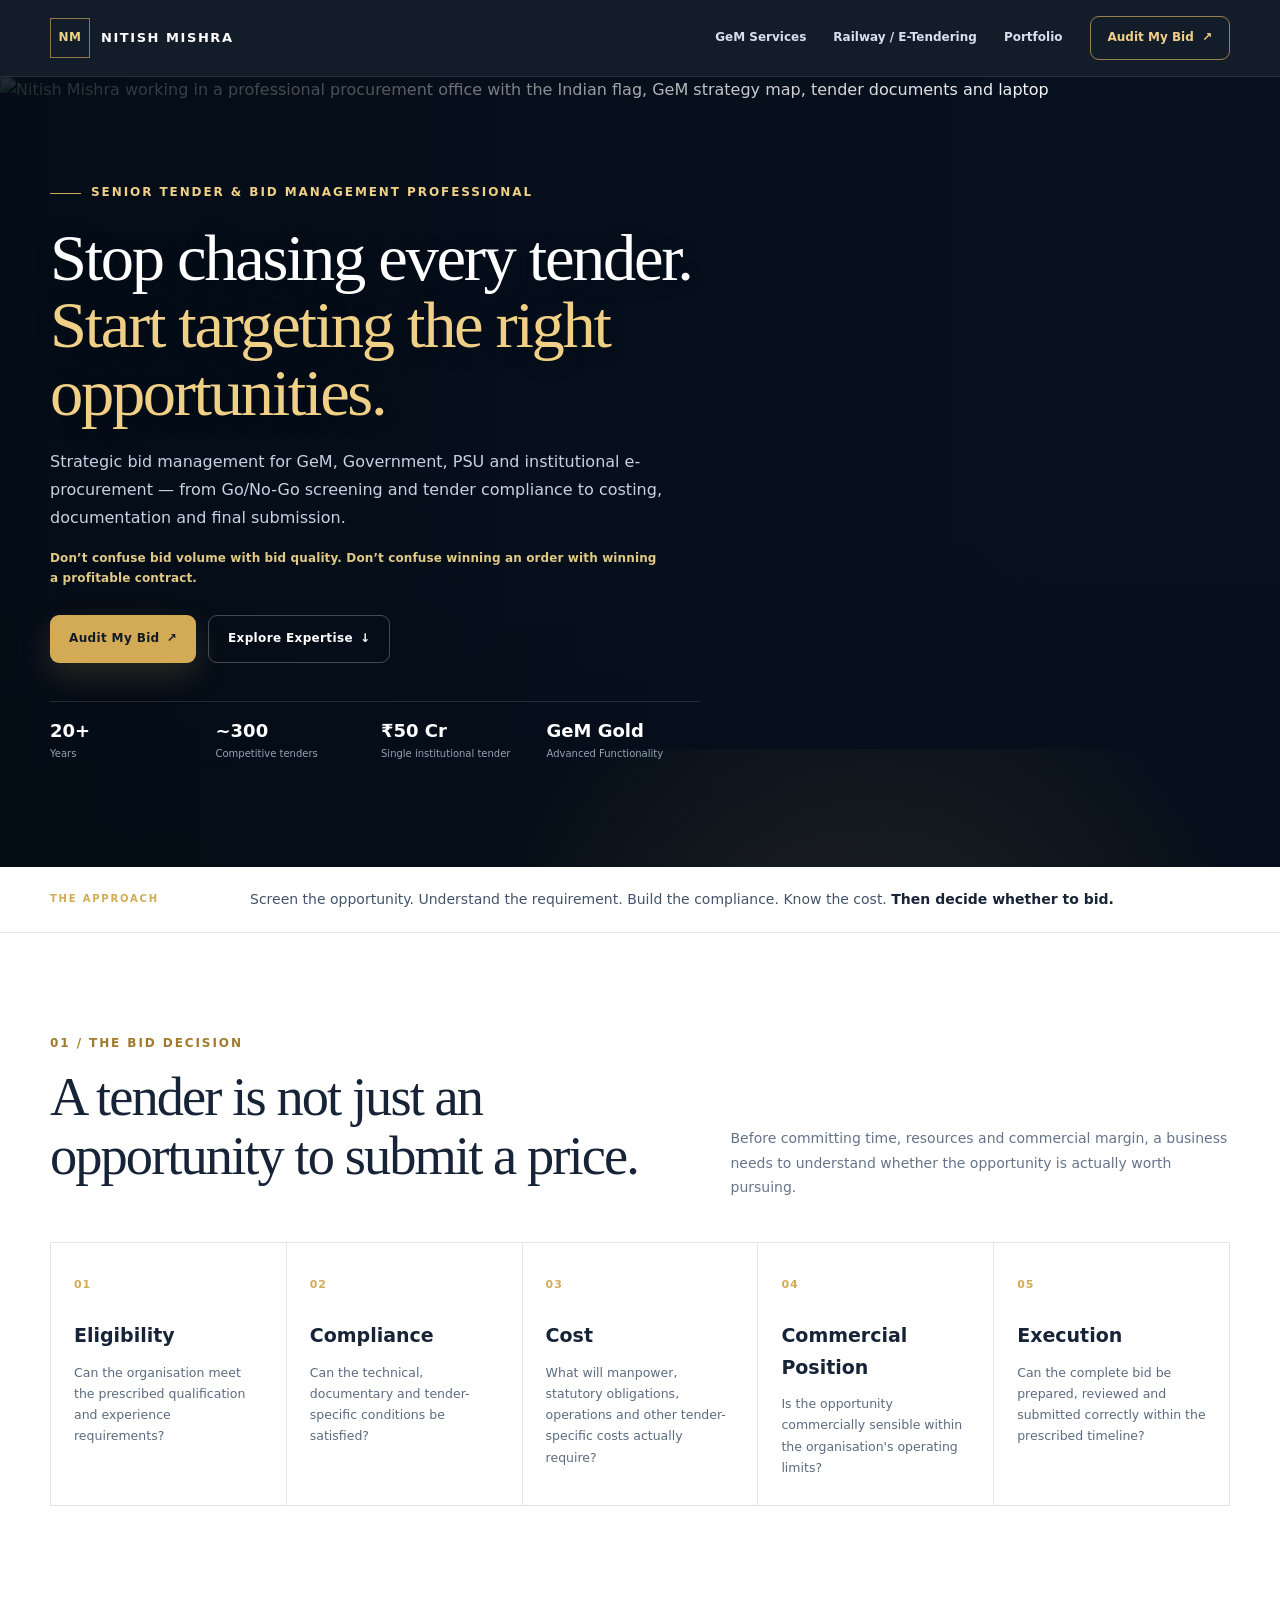
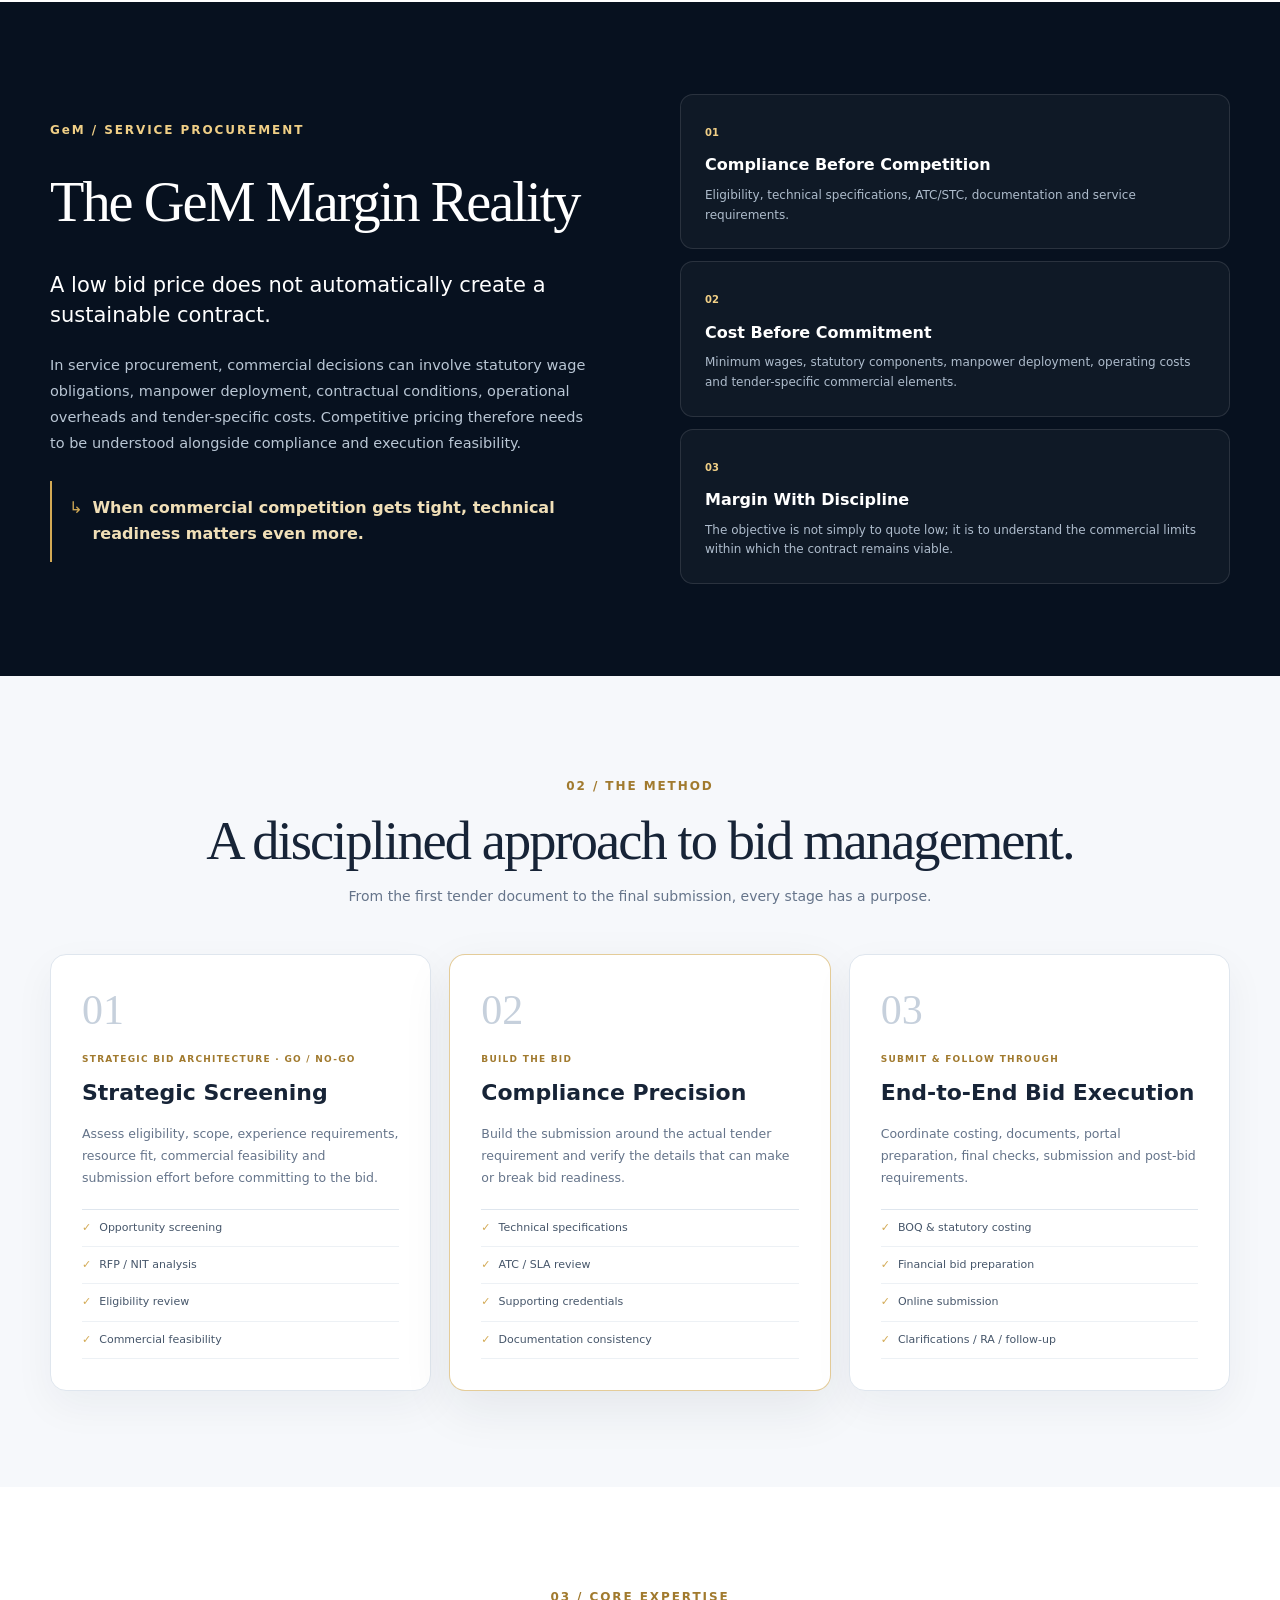
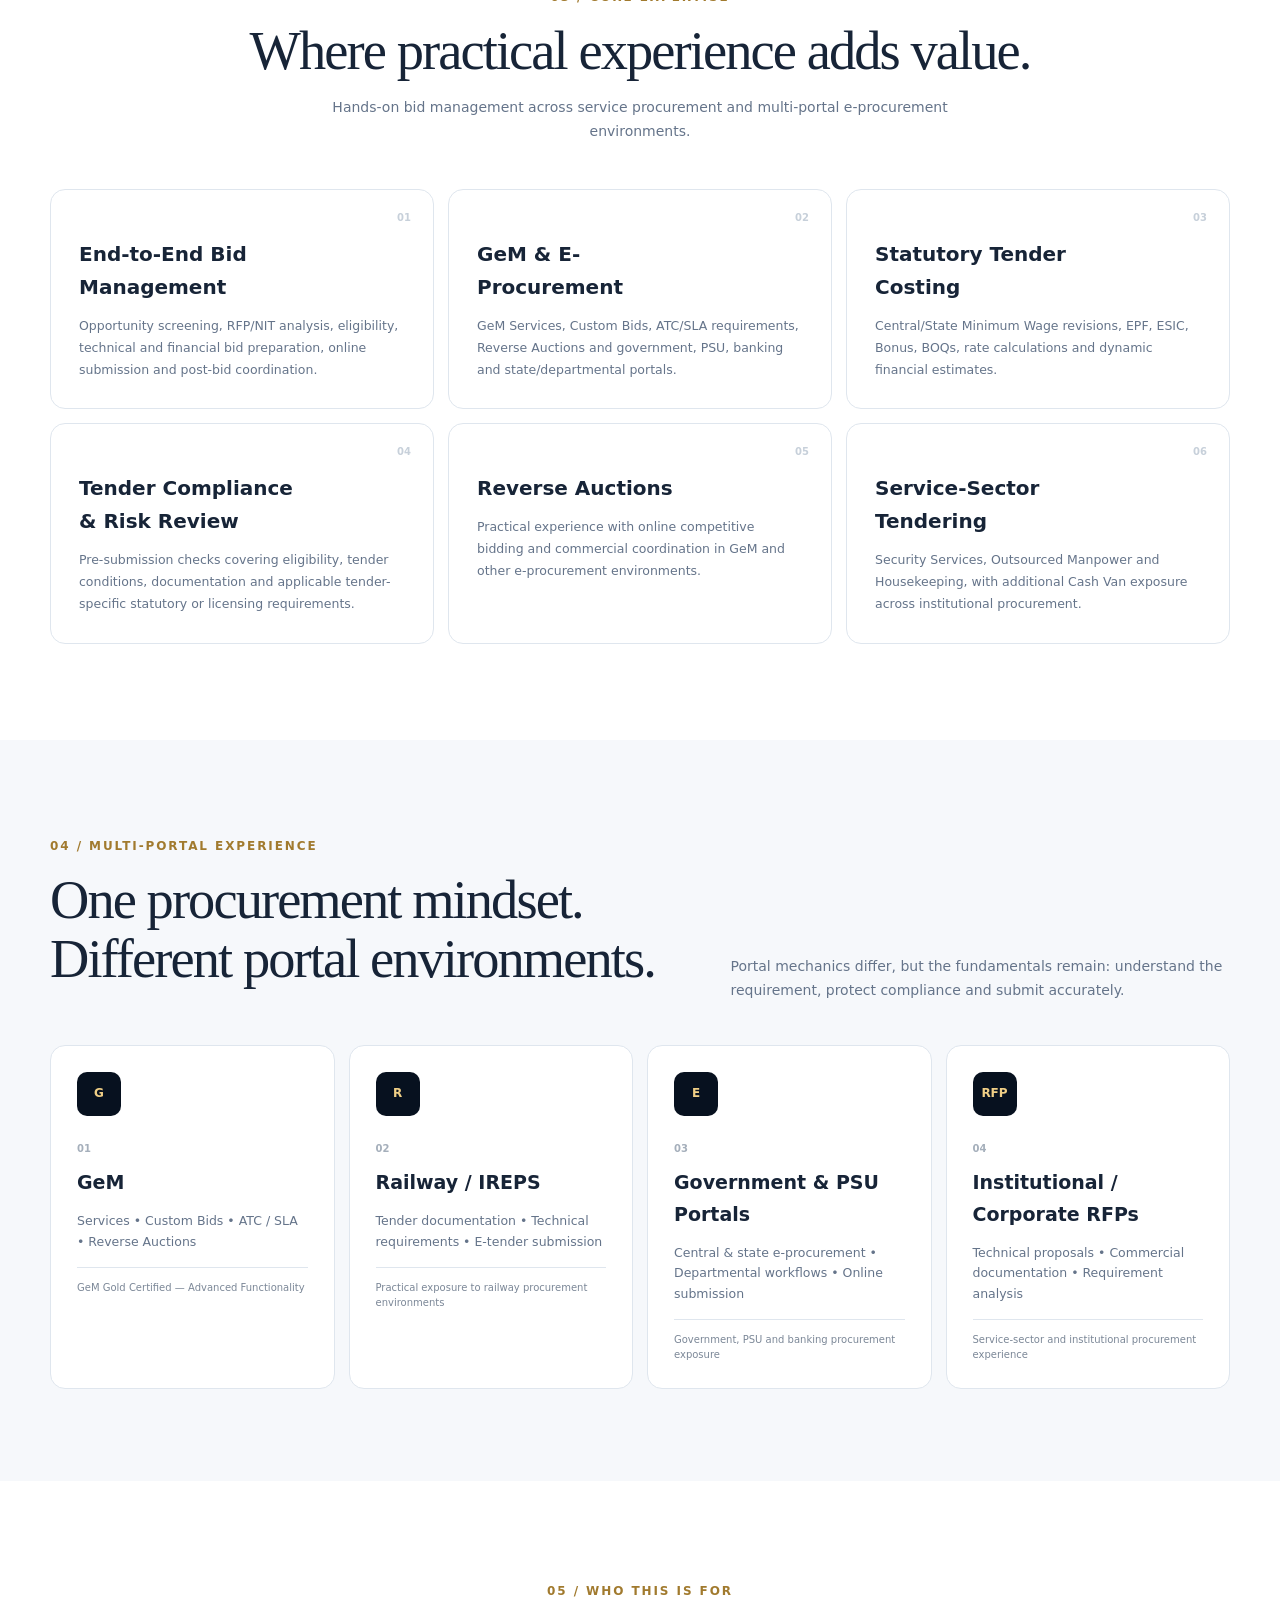
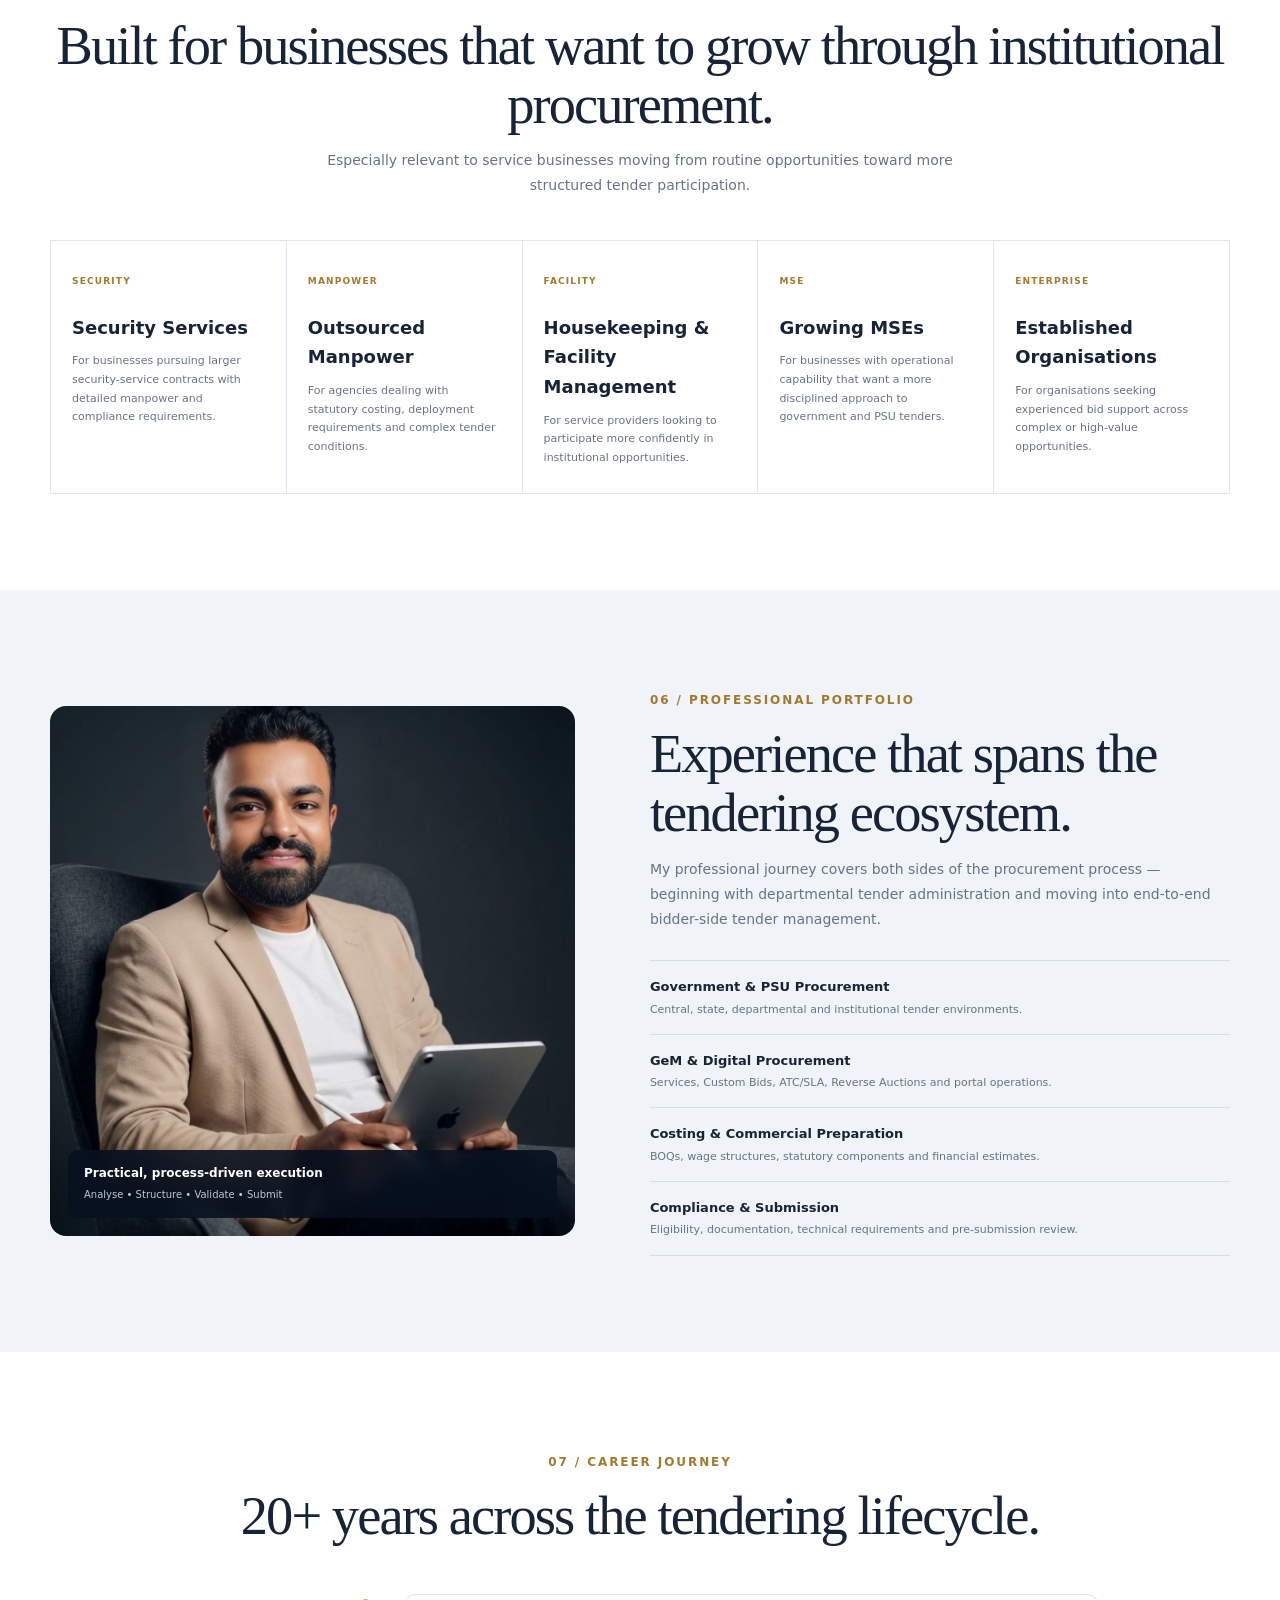
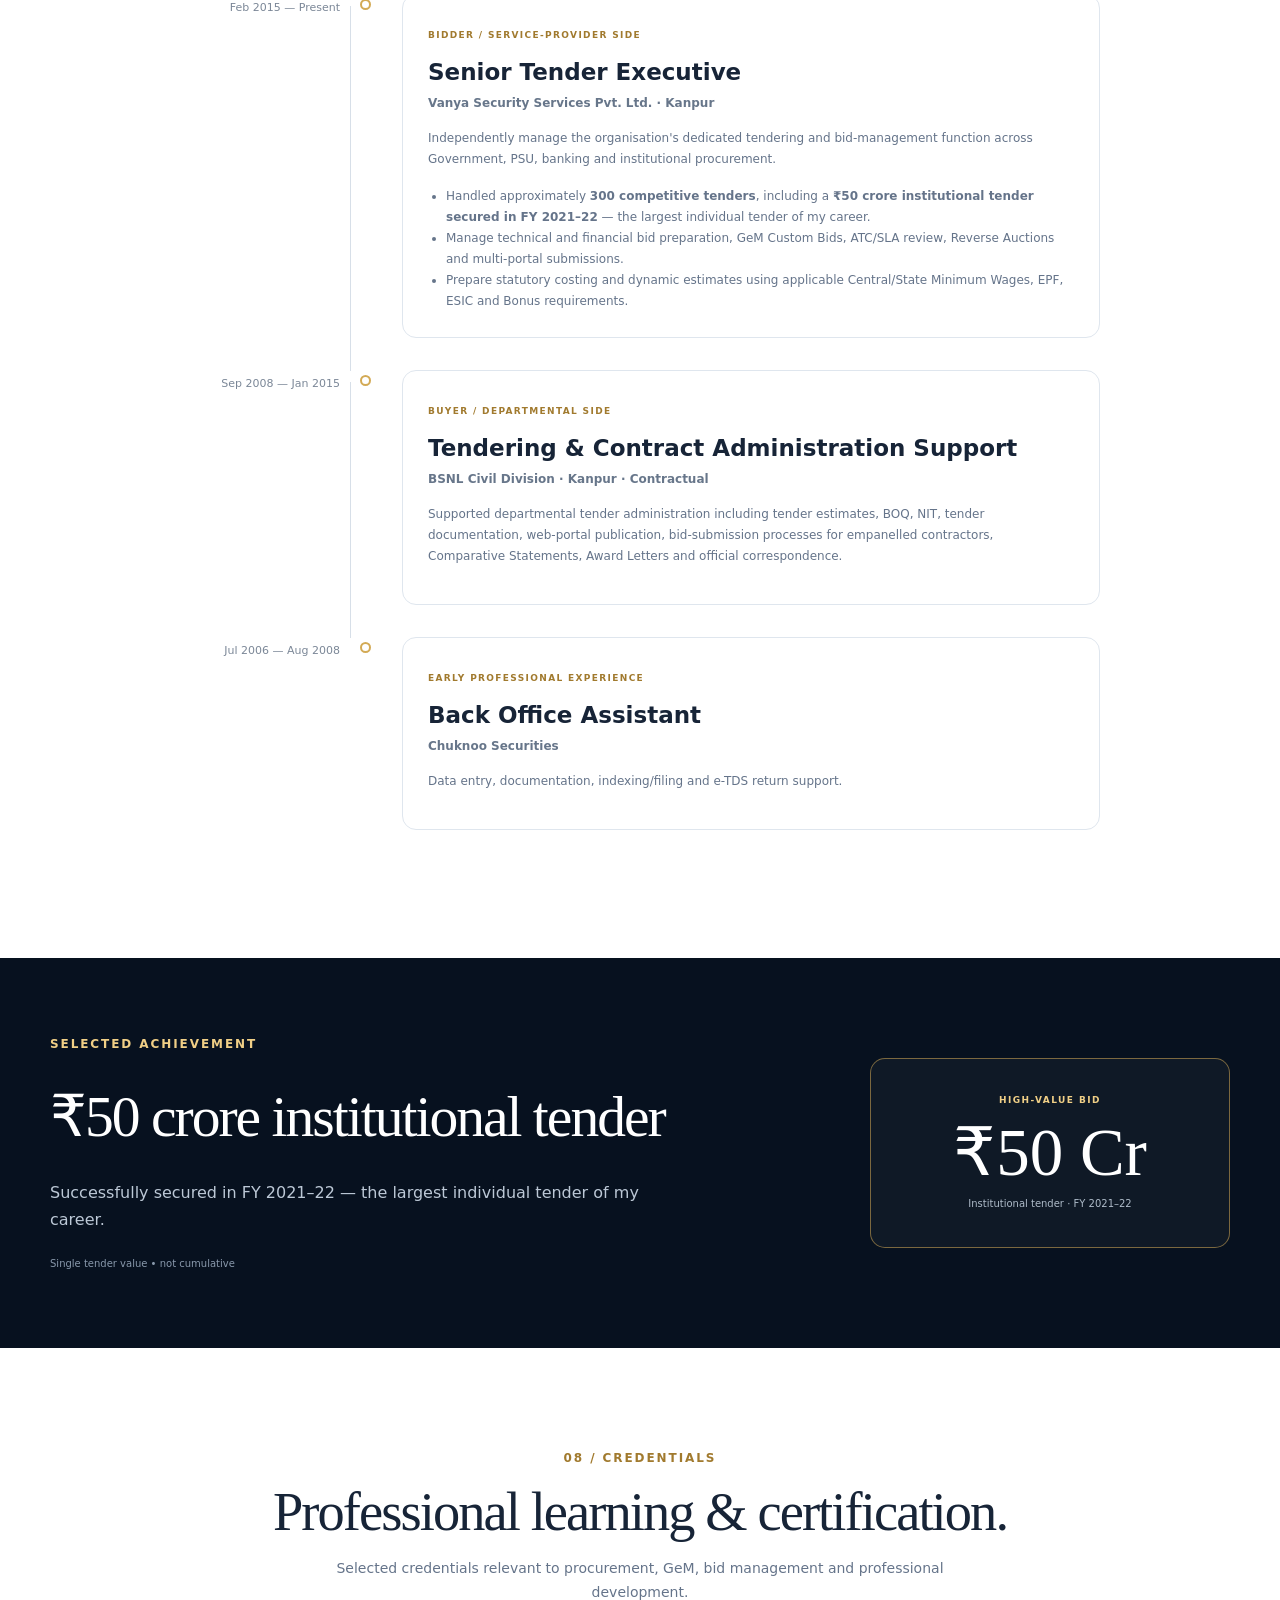
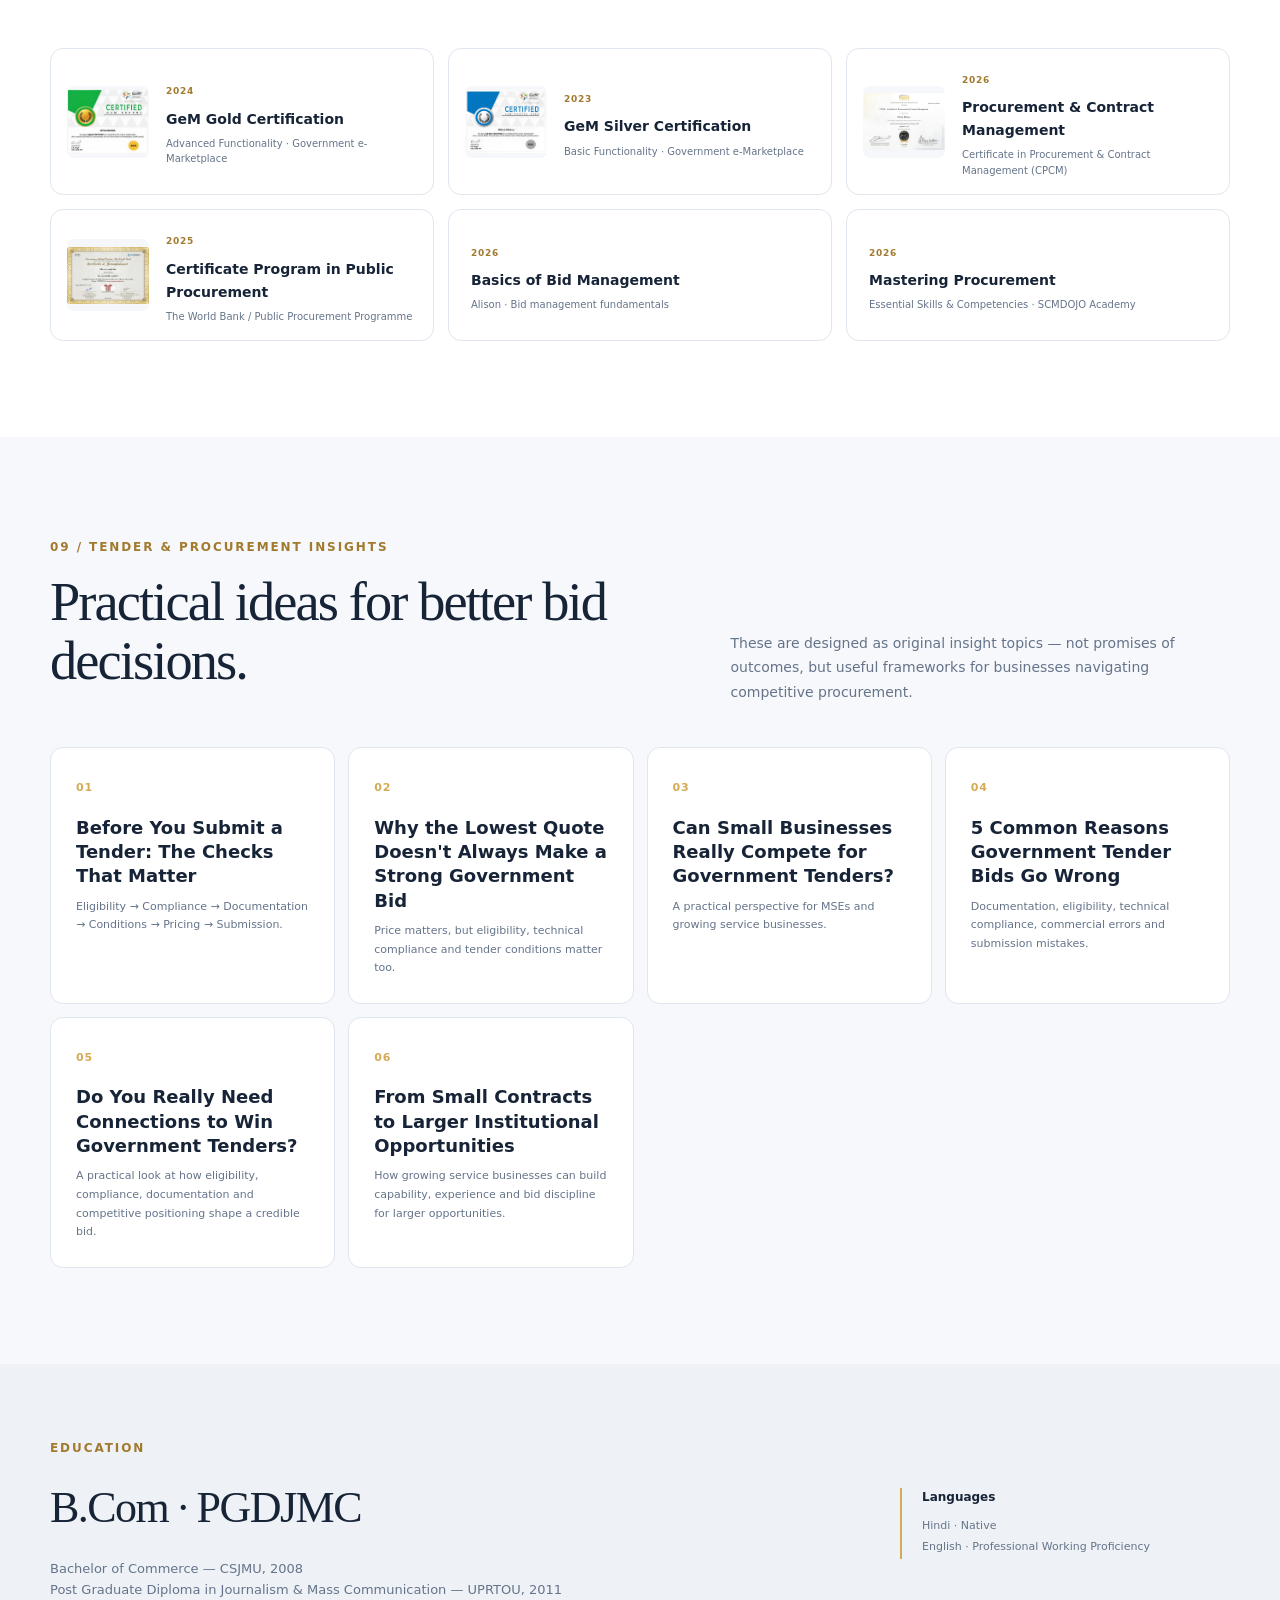
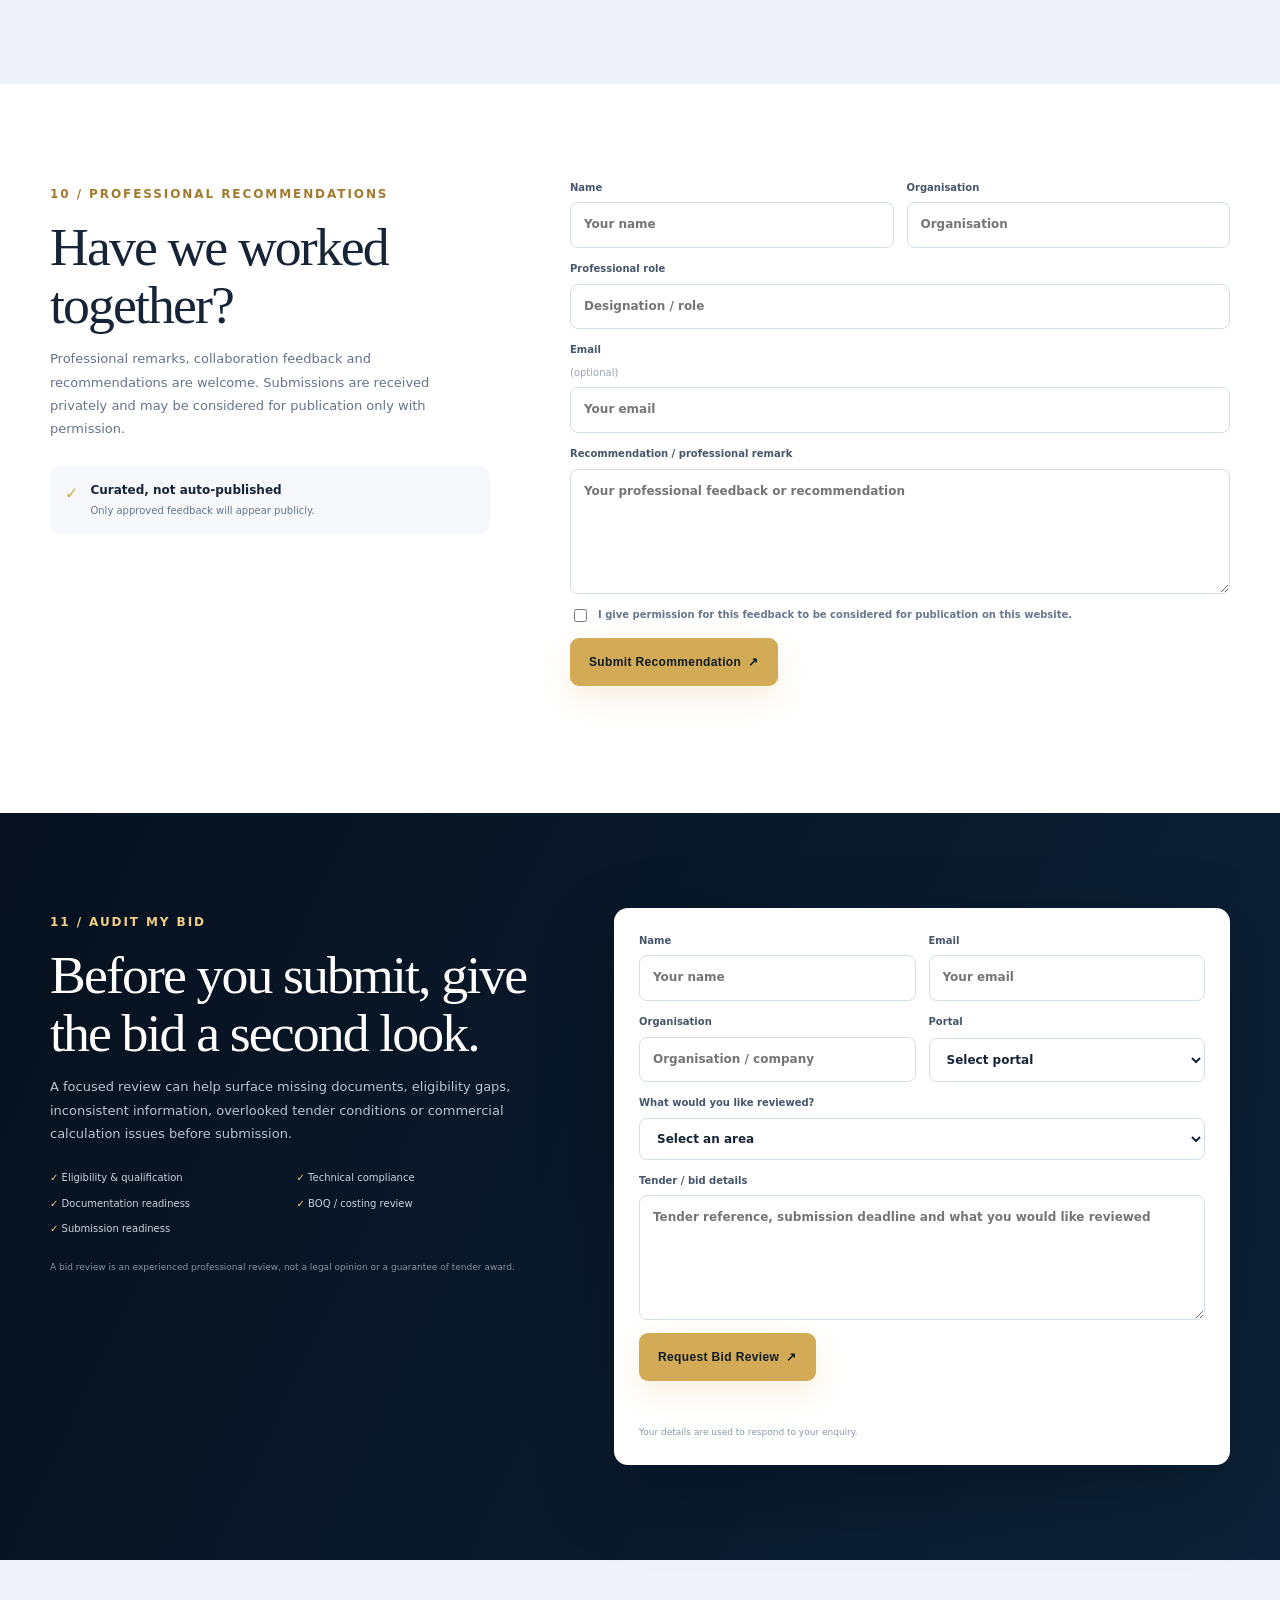
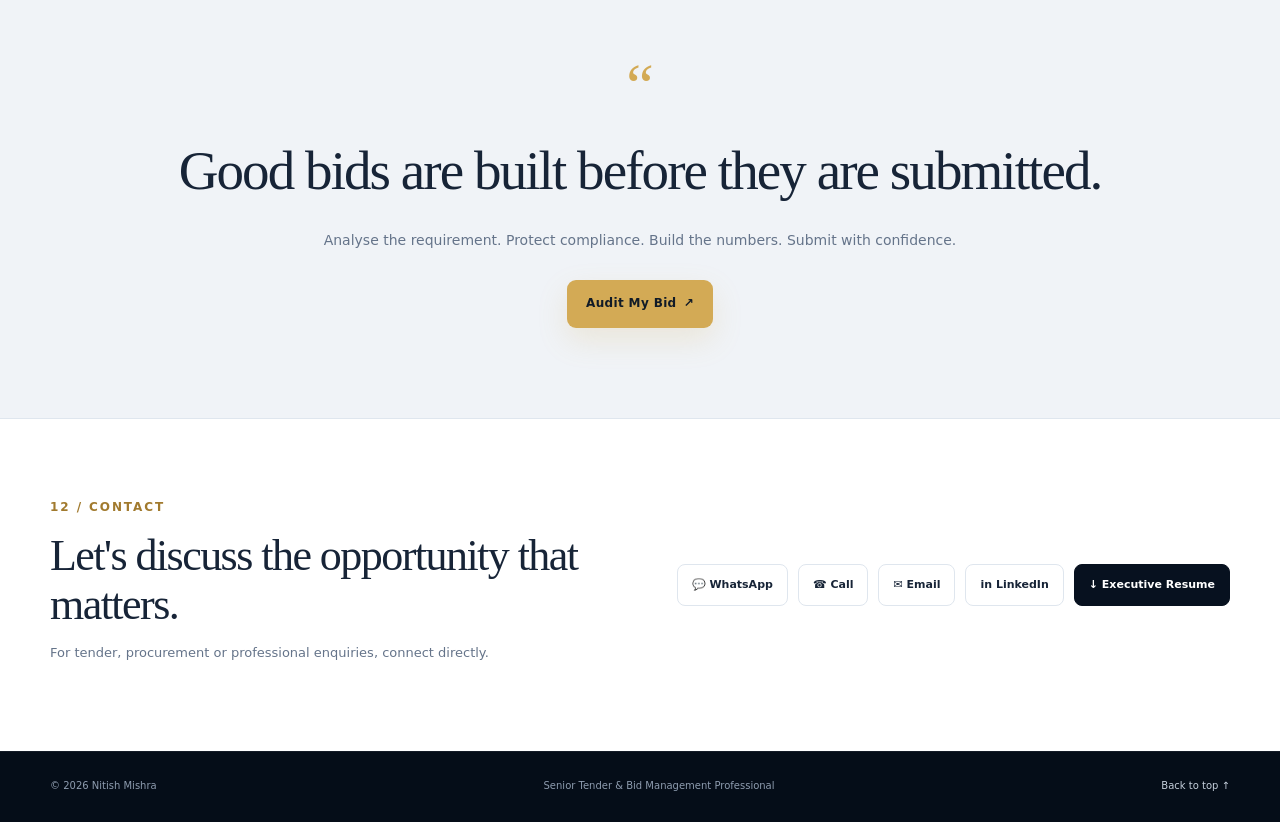
==== commit ac99a55b: "Add files via upload" ====
--- a/index.html
+++ b/index.html
@@ -30,14 +30,20 @@
 
 <main id="top">
 
-<section class="hero">
-  <div class="hero-orb orb-one"></div>
-  <div class="hero-orb orb-two"></div>
-  <div class="container hero-grid">
-    <div class="hero-copy">
+<section class="hero hero-master">
+  <div class="hero-master-media">
+    <picture>
+      <source media="(max-width: 720px)" srcset="assets/procurement-office-hero-mobile.webp">
+      <img src="assets/procurement-office-hero-4k.webp" alt="Nitish Mishra working in a professional procurement office with the Indian flag, GeM strategy map, tender documents and laptop">
+    </picture>
+    <div class="hero-master-shade"></div>
+  </div>
+  <div class="container hero-master-content">
+    <div class="hero-copy hero-copy-master">
       <div class="eyebrow"><span></span> SENIOR TENDER &amp; BID MANAGEMENT PROFESSIONAL</div>
       <h1>Stop chasing every tender.<br><em>Start targeting the right opportunities.</em></h1>
       <p class="hero-lead">Strategic bid management for GeM, Government, PSU and institutional e-procurement — from Go/No-Go screening and tender compliance to costing, documentation and final submission.</p>
+      <p class="hero-principle">Don’t confuse bid volume with bid quality. Don’t confuse winning an order with winning a profitable contract.</p>
       <div class="hero-actions">
         <a class="btn primary" href="#audit">Audit My Bid <span>↗</span></a>
         <a class="btn ghost" href="#expertise">Explore Expertise <span>↓</span></a>
@@ -49,17 +55,6 @@
         <div><strong>GeM Gold</strong><span>Advanced Functionality</span></div>
       </div>
     </div>
-    <div class="hero-visual">
-      <div class="visual-shell">
-        <img src="assets/procurement-office-hero.png" alt="Professional procurement office setting with tender documents, laptop and GeM reference materials">
-        <div class="visual-overlay"></div>
-        <div class="visual-label">
-          <span class="status-dot"></span>
-          <div><b>Practical bid management</b><small>Compliance • Costing • Execution</small></div>
-        </div>
-      </div>
-      <div class="visual-caption">Government • PSU • Banking • Institutional Procurement</div>
-    </div>
   </div>
 </section>
 
@@ -112,7 +107,7 @@
     </div>
     <div class="method-grid">
       <article class="method-card">
-        <div class="method-number">01</div><span class="method-tag">GO / NO-GO</span>
+        <div class="method-number">01</div><span class="method-tag">STRATEGIC BID ARCHITECTURE · GO / NO-GO</span>
         <h3>Strategic Screening</h3>
         <p>Assess eligibility, scope, experience requirements, resource fit, commercial feasibility and submission effort before committing to the bid.</p>
         <ul><li>Opportunity screening</li><li>RFP / NIT analysis</li><li>Eligibility review</li><li>Commercial feasibility</li></ul>
@@ -233,10 +228,10 @@
   <div class="container">
     <div class="section-heading centered"><span class="kicker">08 / CREDENTIALS</span><h2>Professional learning &amp; certification.</h2><p>Selected credentials relevant to procurement, GeM, bid management and professional development.</p></div>
     <div class="cert-grid">
-      <article class="cert-card"><img src="assets/gem-gold.webp" alt="GeM Gold Certification — Advanced Functionality"><div><span>2024</span><h3>GeM Gold Certification</h3><p>Advanced Functionality · Government e-Marketplace</p></div></article>
-      <article class="cert-card"><img src="assets/gem-silver.webp" alt="GeM Silver Certification — Basic Functionality"><div><span>2023</span><h3>GeM Silver Certification</h3><p>Basic Functionality · Government e-Marketplace</p></div></article>
-      <article class="cert-card"><img src="assets/cpcm.png" alt="Certificate in Procurement and Contract Management"><div><span>2026</span><h3>Procurement &amp; Contract Management</h3><p>Certificate in Procurement &amp; Contract Management (CPCM)</p></div></article>
-      <article class="cert-card no-image"><div><span>2025</span><h3>Certificate Program in Public Procurement</h3><p>The World Bank / Public Procurement Programme</p></div></article>
+      <article class="cert-card"><a class="cert-lightbox-trigger" href="assets/gem-gold.webp" target="_blank" rel="noopener" aria-label="Open certificate full size"><img src="assets/gem-gold.webp" alt="GeM Gold Certification — Advanced Functionality"></a><div><span>2024</span><h3>GeM Gold Certification</h3><p>Advanced Functionality · Government e-Marketplace</p></div></article>
+      <article class="cert-card"><a class="cert-lightbox-trigger" href="assets/gem-silver.webp" target="_blank" rel="noopener" aria-label="Open certificate full size"><img src="assets/gem-silver.webp" alt="GeM Silver Certification — Basic Functionality"></a><div><span>2023</span><h3>GeM Silver Certification</h3><p>Basic Functionality · Government e-Marketplace</p></div></article>
+      <article class="cert-card"><a class="cert-lightbox-trigger" href="assets/cpcm.png" target="_blank" rel="noopener" aria-label="Open certificate full size"><img src="assets/cpcm.png" alt="Certificate in Procurement and Contract Management"></a><div><span>2026</span><h3>Procurement &amp; Contract Management</h3><p>Certificate in Procurement &amp; Contract Management (CPCM)</p></div></article>
+      <article class="cert-card"><a class="cert-lightbox-trigger" href="assets/procurement-certificate.webp" target="_blank" rel="noopener" aria-label="Open public procurement certificate full size"><img src="assets/procurement-certificate.webp" alt="Certificate Program in Public Procurement"></a><div><span>2025</span><h3>Certificate Program in Public Procurement</h3><p>The World Bank / Public Procurement Programme</p></div></article>
       <article class="cert-card no-image"><div><span>2026</span><h3>Basics of Bid Management</h3><p>Alison · Bid management fundamentals</p></div></article>
       <article class="cert-card no-image"><div><span>2026</span><h3>Mastering Procurement</h3><p>Essential Skills &amp; Competencies · SCMDOJO Academy</p></div></article>
     </div>
@@ -254,6 +249,8 @@
       <article><span>02</span><h3>Why the Lowest Quote Doesn't Always Make a Strong Government Bid</h3><p>Price matters, but eligibility, technical compliance and tender conditions matter too.</p></article>
       <article><span>03</span><h3>Can Small Businesses Really Compete for Government Tenders?</h3><p>A practical perspective for MSEs and growing service businesses.</p></article>
       <article><span>04</span><h3>5 Common Reasons Government Tender Bids Go Wrong</h3><p>Documentation, eligibility, technical compliance, commercial errors and submission mistakes.</p></article>
+      <article><span>05</span><h3>Do You Really Need Connections to Win Government Tenders?</h3><p>A practical look at how eligibility, compliance, documentation and competitive positioning shape a credible bid.</p></article>
+      <article><span>06</span><h3>From Small Contracts to Larger Institutional Opportunities</h3><p>How growing service businesses can build capability, experience and bid discipline for larger opportunities.</p></article>
     </div>
   </div>
 </section>
@@ -332,6 +329,11 @@
 </section>
 
 </main>
+
+<div class="cert-lightbox" id="certLightbox" aria-hidden="true">
+  <button class="cert-lightbox-close" type="button" aria-label="Close certificate">×</button>
+  <img src="" alt="Certificate full size preview" id="certLightboxImage">
+</div>
 <footer><div class="container footer-inner"><span>© 2026 Nitish Mishra</span><span>Senior Tender &amp; Bid Management Professional</span><a href="#top">Back to top ↑</a></div></footer>
 <script src="script.js"></script>
 </body>
--- a/styles.css
+++ b/styles.css
@@ -237,3 +237,85 @@
   .footer-inner{padding:17px 0;flex-direction:column;align-items:flex-start}
   .visual-caption{text-align:left}
 }
+
+/* ===== Final visual refinement: full-width master hero, stronger type hierarchy, responsive polish ===== */
+.hero-master{min-height:min(790px,calc(100vh - 76px));padding:0;display:flex;align-items:stretch;position:relative;background:#07111f;overflow:hidden}
+.hero-master-media{position:absolute;inset:0;z-index:0}
+.hero-master-media picture,.hero-master-media img{display:block;width:100%;height:100%}
+.hero-master-media img{object-fit:cover;object-position:center center}
+.hero-master-shade{position:absolute;inset:0;background:linear-gradient(90deg,rgba(4,12,22,.88) 0%,rgba(4,12,22,.70) 29%,rgba(4,12,22,.24) 56%,rgba(4,12,22,.03) 82%),linear-gradient(0deg,rgba(4,12,22,.50),transparent 42%)}
+.hero-master-content{position:relative;z-index:2;display:flex;align-items:center;padding-top:74px;padding-bottom:72px}
+.hero-copy-master{width:min(660px,62vw)}
+.hero-copy-master h1{font-size:clamp(46px,5.2vw,76px);line-height:1.01;text-shadow:0 3px 25px rgba(0,0,0,.22)}
+.hero-copy-master .hero-lead{font-size:16px;max-width:650px}
+.hero-principle{max-width:610px;margin:17px 0 0;color:#e1c985;font-size:12px;line-height:1.65;font-weight:700;letter-spacing:.01em}
+.hero-copy-master .hero-actions{margin-top:27px}
+.hero-copy-master .cred-strip{max-width:650px}
+
+/* Stronger, but still restrained, section hierarchy */
+.kicker,.eyebrow{font-size:12px;letter-spacing:.16em}
+.section-heading h2{font-size:clamp(39px,4.25vw,55px)}
+.section-heading p{font-size:14px;line-height:1.75}
+.split-heading{align-items:end}
+.decision-grid h3{font-size:19px}
+.decision-grid p{font-size:12.5px;color:#5b6b7f}
+.margin-copy h2{font-size:clamp(41px,4.4vw,57px)}
+.margin-copy p{font-size:14.5px}
+.method-card h3{font-size:22px}
+.method-card p,.expert-card p,.portal-card p{font-size:12.5px}
+.expert-card h3{font-size:20px}
+.portal-card h3{font-size:19px}
+.audience-grid h3{font-size:18px}
+.portfolio-copy h2{font-size:clamp(39px,4.25vw,55px)}
+.timeline-card h3{font-size:23px}
+.achievement-section h2{font-size:clamp(41px,4.5vw,60px)}
+.insight-grid h3{font-size:18px}
+.edu-grid h2{font-size:44px}
+.feedback-grid h2,.audit-grid h2{font-size:clamp(40px,4.2vw,55px)}
+.contact-footer-grid h2{font-size:44px}
+
+/* Certificate images: visible thumbnail + full-size click/tap */
+.cert-lightbox-trigger{display:block;flex:0 0 82px;cursor:zoom-in}
+.cert-lightbox-trigger img{width:82px;height:72px;transition:transform .18s ease,box-shadow .18s ease}
+.cert-lightbox-trigger:hover img{transform:scale(1.025);box-shadow:0 8px 24px rgba(7,17,31,.14)}
+.cert-lightbox{position:fixed;inset:0;z-index:1000;background:rgba(3,9,16,.92);display:flex;align-items:center;justify-content:center;padding:30px;opacity:0;visibility:hidden;transition:.18s ease}
+.cert-lightbox.open{opacity:1;visibility:visible}
+.cert-lightbox img{max-width:min(94vw,1200px);max-height:88vh;width:auto;height:auto;object-fit:contain;background:#fff;box-shadow:0 30px 90px rgba(0,0,0,.4);border-radius:6px}
+.cert-lightbox-close{position:absolute;right:22px;top:17px;width:44px;height:44px;border:1px solid rgba(255,255,255,.3);border-radius:50%;background:rgba(0,0,0,.25);color:#fff;font-size:30px;line-height:1;cursor:pointer}
+.cert-lightbox-close:hover{background:rgba(255,255,255,.12)}
+
+@media(max-width:1000px){
+  .hero-master{min-height:680px}
+  .hero-master-content{padding-top:65px;padding-bottom:58px}
+  .hero-copy-master{width:min(680px,72vw)}
+  .hero-master-shade{background:linear-gradient(90deg,rgba(4,12,22,.90) 0%,rgba(4,12,22,.68) 39%,rgba(4,12,22,.20) 72%,rgba(4,12,22,.04) 100%),linear-gradient(0deg,rgba(4,12,22,.52),transparent 45%)}
+}
+
+@media(max-width:720px){
+  .hero-master{min-height:0;display:block}
+  .hero-master-media{position:relative;height:auto}
+  .hero-master-media img{height:auto;width:100%;object-fit:contain}
+  .hero-master-shade{inset:auto 0 0;height:52%;background:linear-gradient(0deg,rgba(4,12,22,.78),rgba(4,12,22,0))}
+  .hero-master-content{padding:0 14px 44px;background:linear-gradient(180deg,#07111f 0%,#09182a 100%);display:block}
+  .hero-copy-master{width:100%;padding-top:34px}
+  .hero-copy-master h1{font-size:43px;line-height:1.02;margin-top:17px}
+  .hero-copy-master .hero-lead{font-size:14px;line-height:1.7}
+  .hero-principle{font-size:11.5px}
+  .hero-copy-master .cred-strip{margin-top:31px}
+  .kicker,.eyebrow{font-size:11px;letter-spacing:.14em}
+  .section-heading h2{font-size:38px}
+  .section-heading p{font-size:13px}
+  .decision-grid h3{font-size:19px}
+  .decision-grid p{font-size:12.5px}
+  .method-card h3,.expert-card h3{font-size:21px}
+  .portal-card h3,.audience-grid h3{font-size:19px}
+  .portfolio-copy h2,.feedback-grid h2,.audit-grid h2{font-size:39px}
+  .timeline-card h3{font-size:22px}
+  .achievement-section h2{font-size:42px}
+  .insight-grid h3{font-size:18px}
+  .edu-grid h2{font-size:40px}
+  .contact-footer-grid h2{font-size:39px}
+  .cert-lightbox{padding:18px}
+  .cert-lightbox img{max-width:96vw;max-height:82vh}
+  .cert-lightbox-close{right:12px;top:10px}
+}
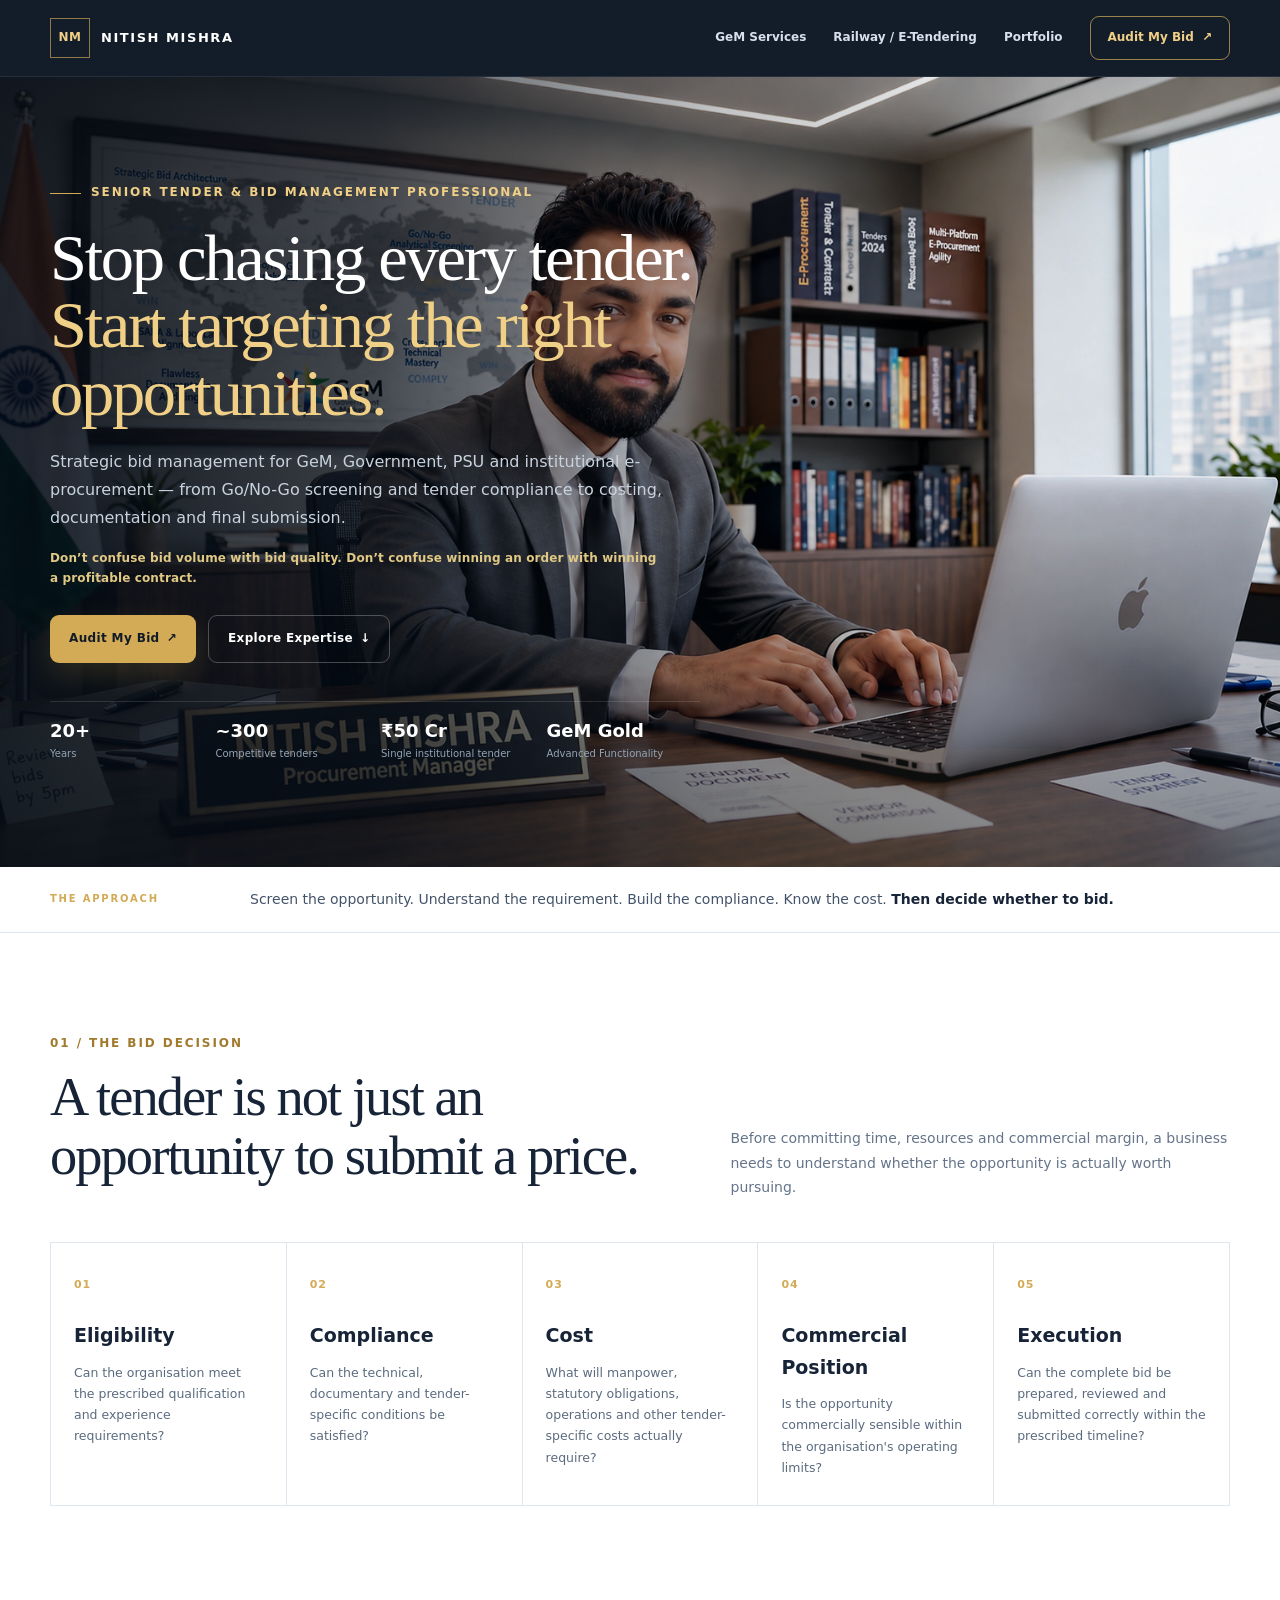
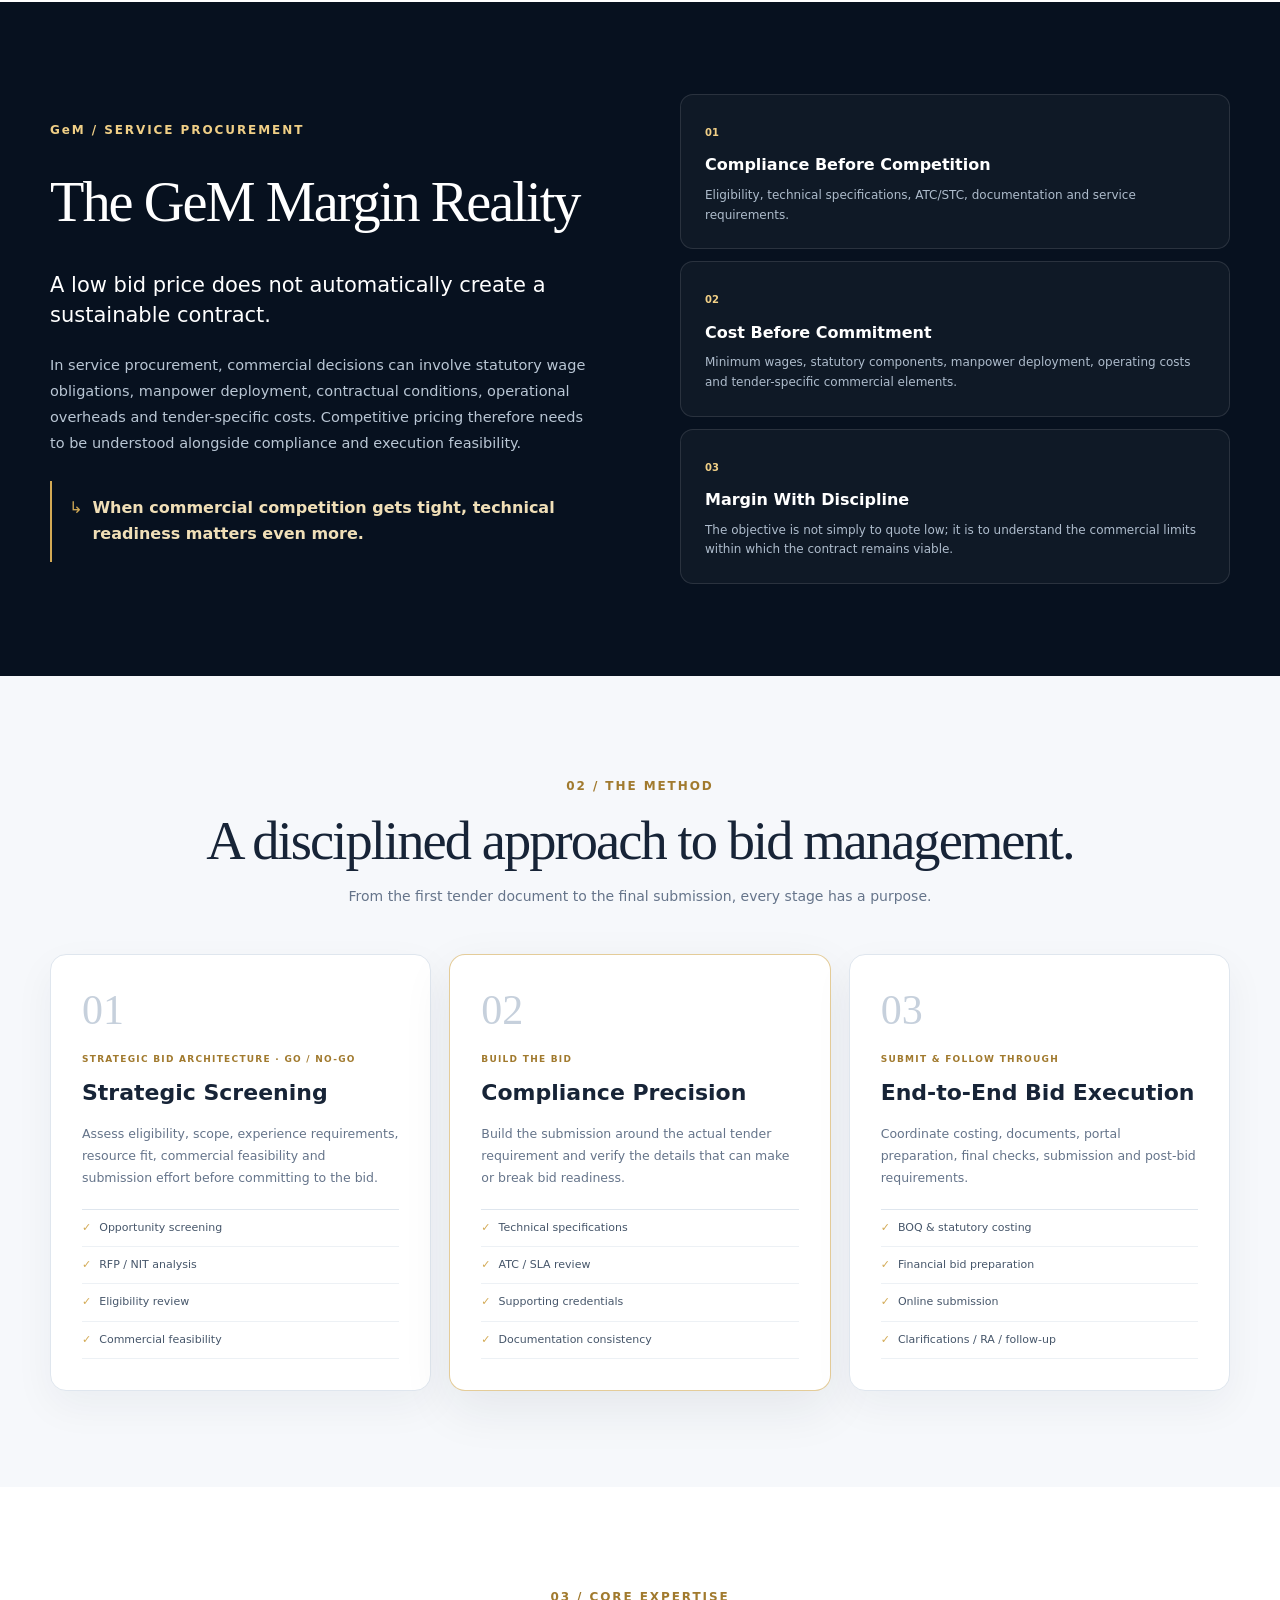
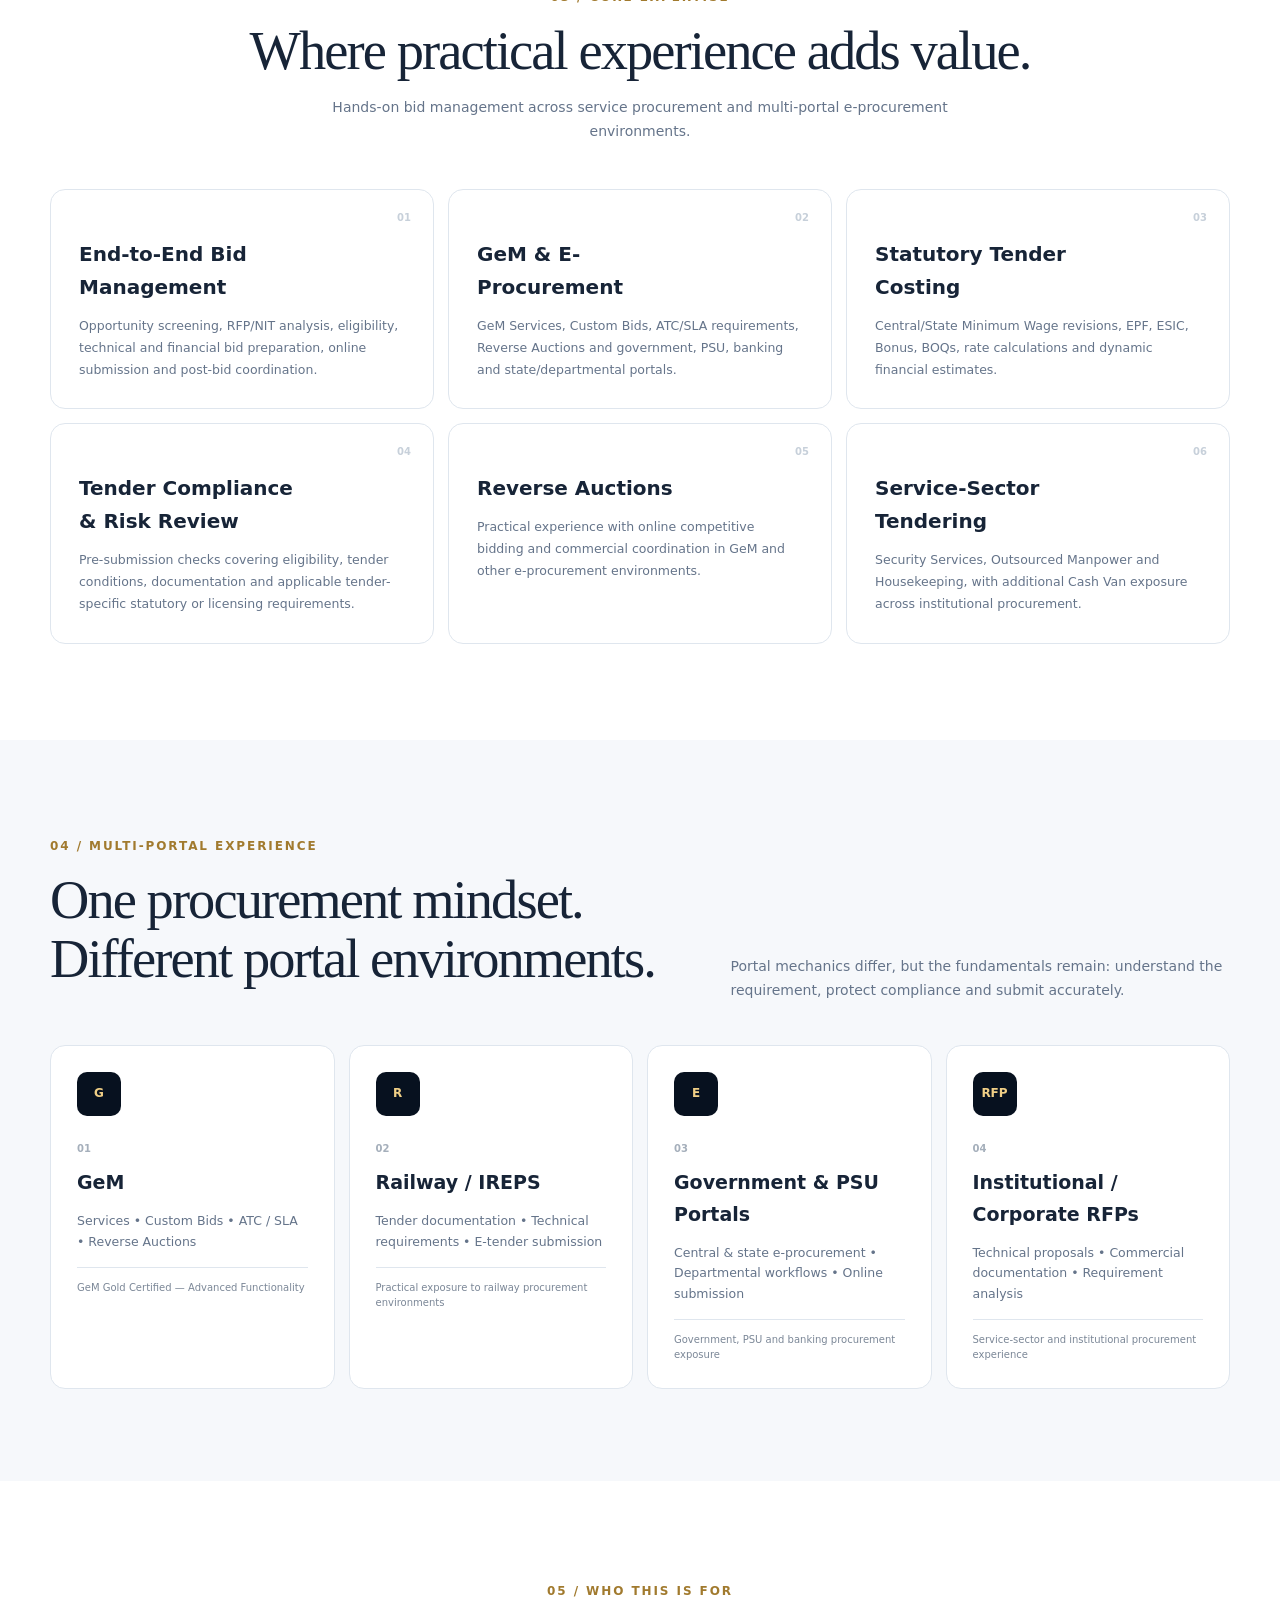
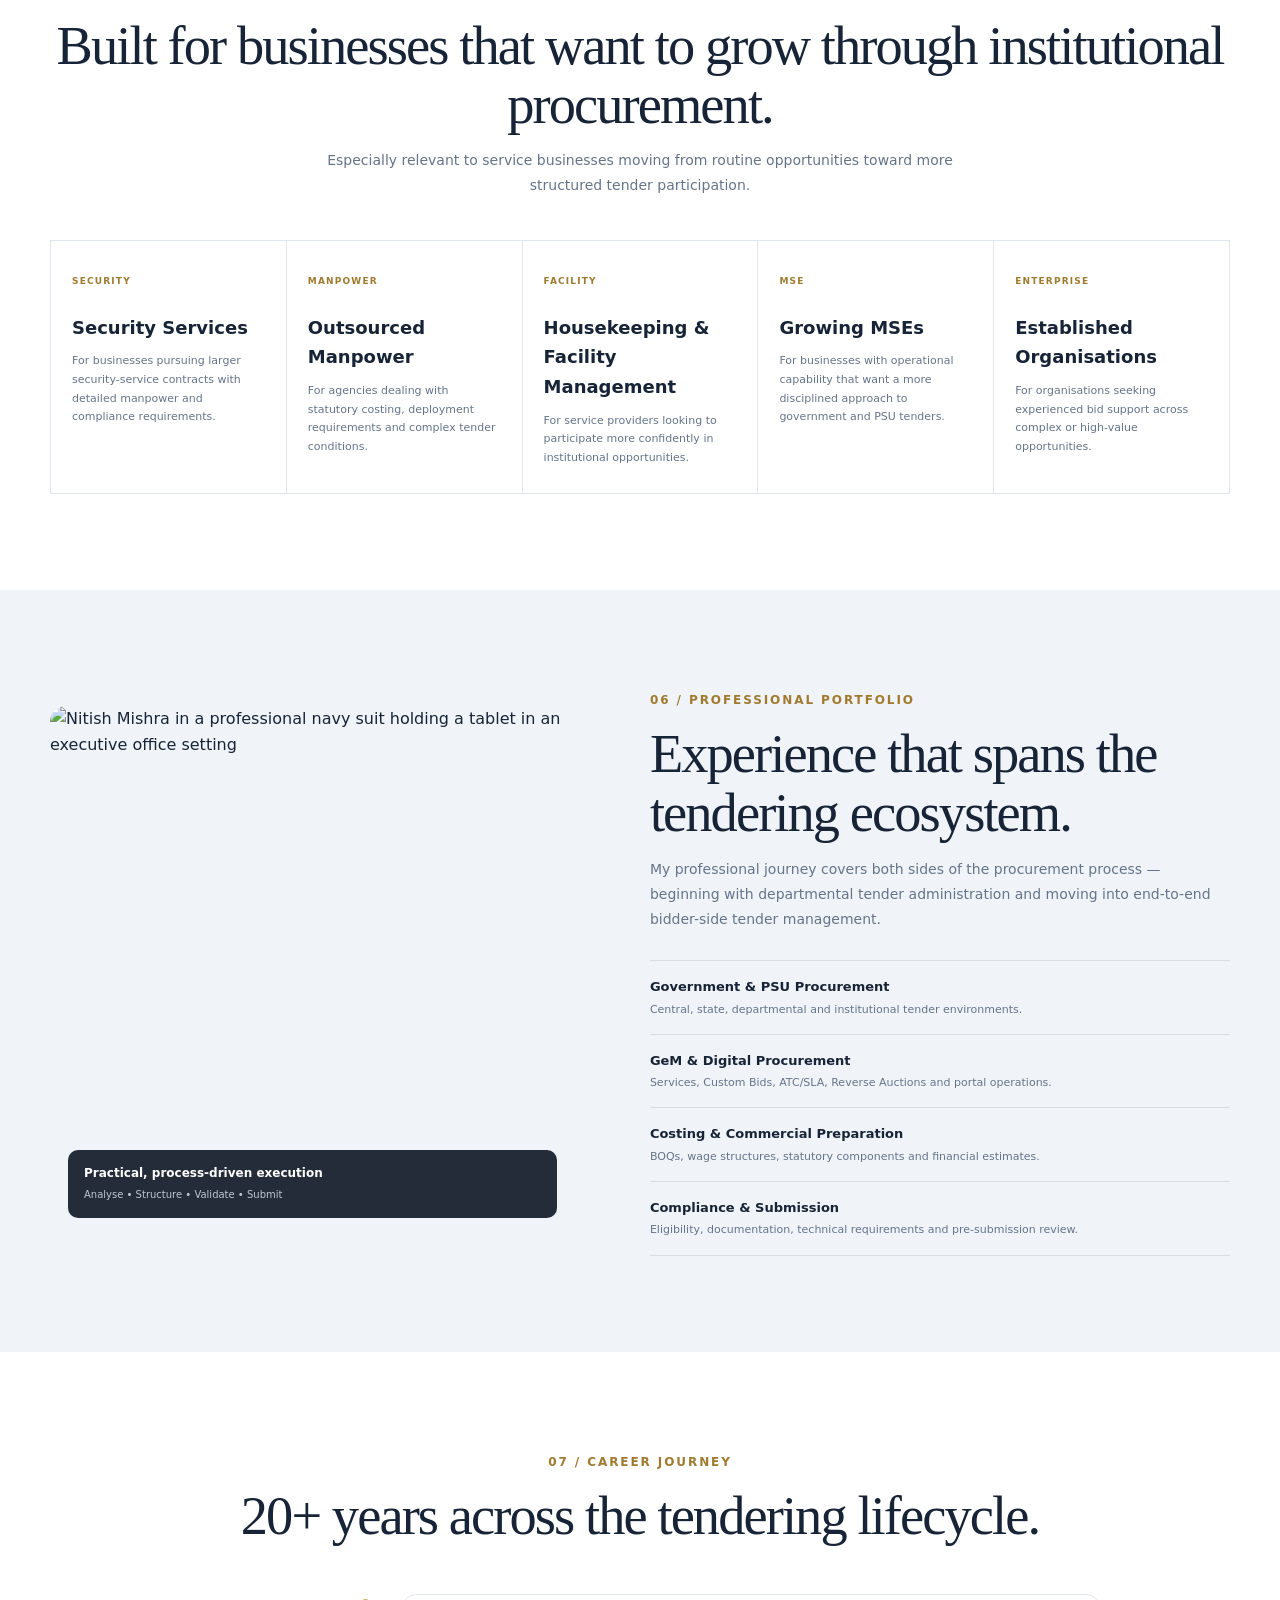
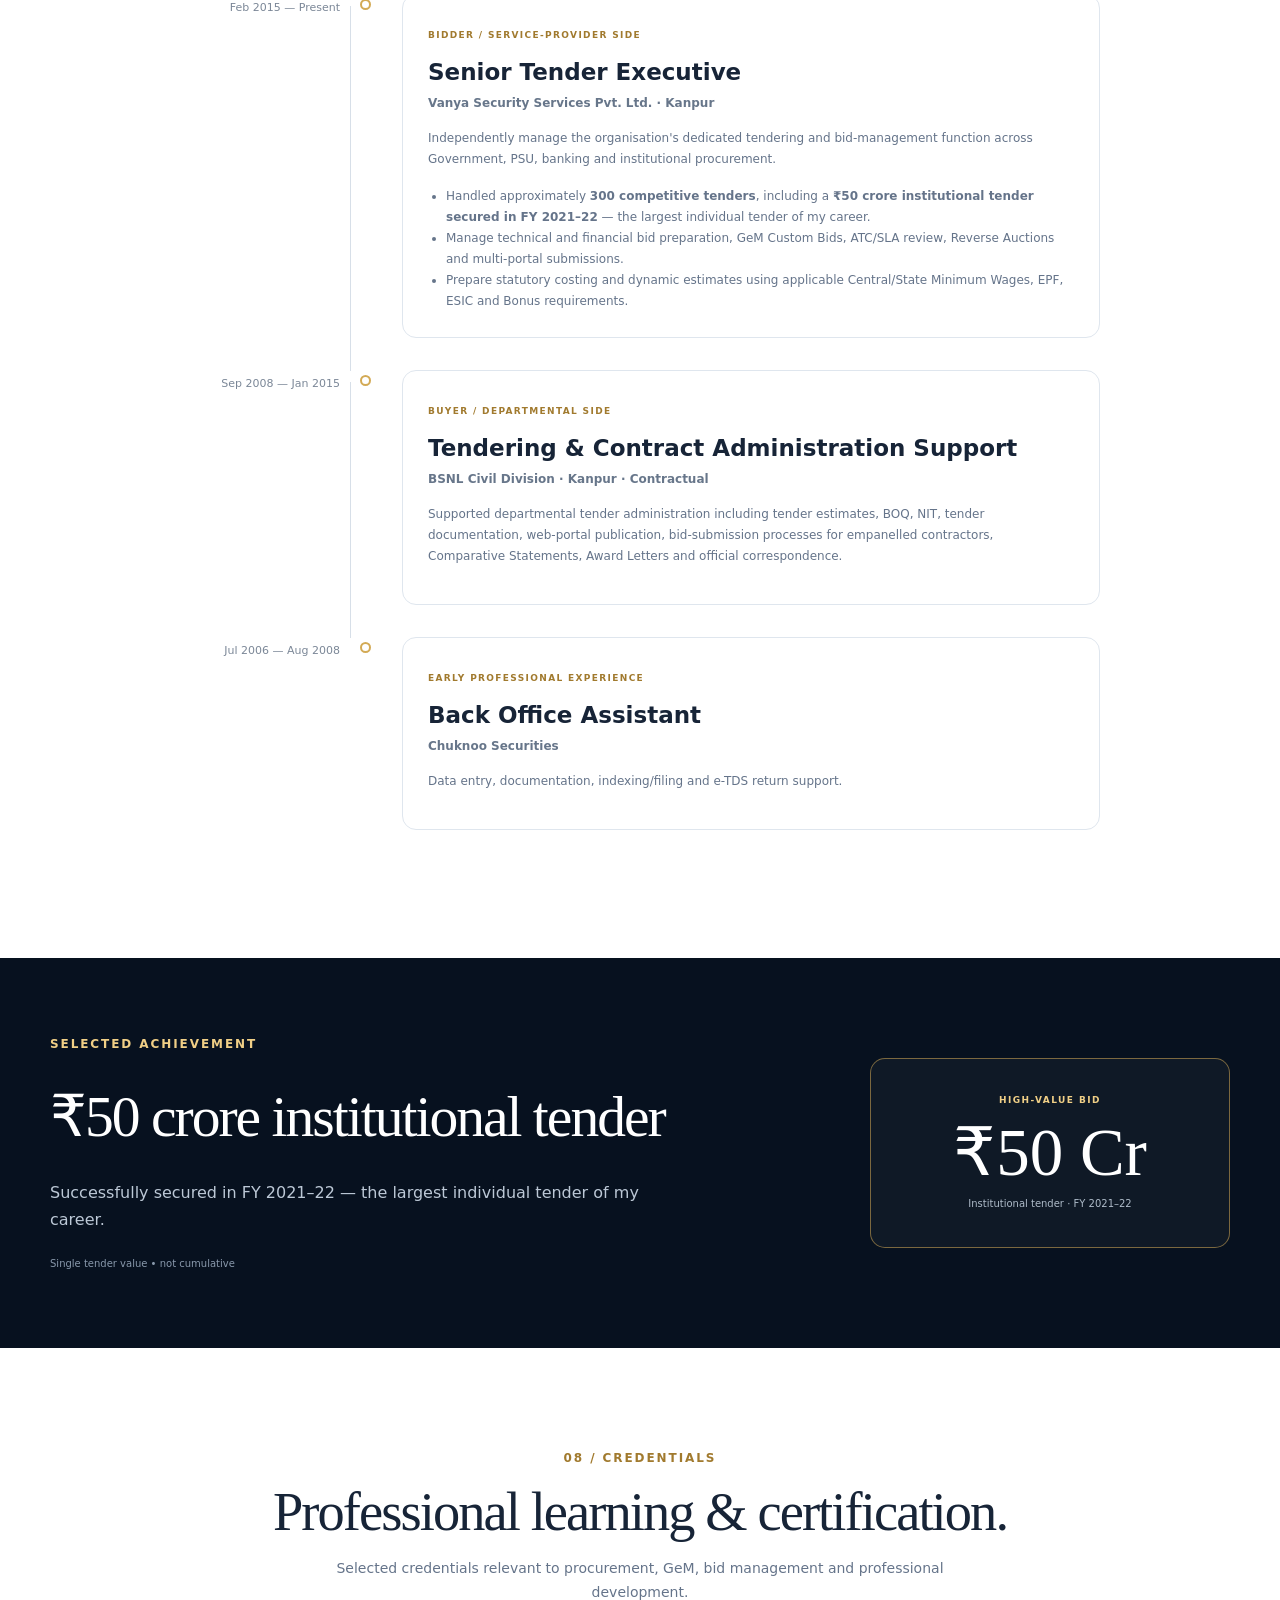
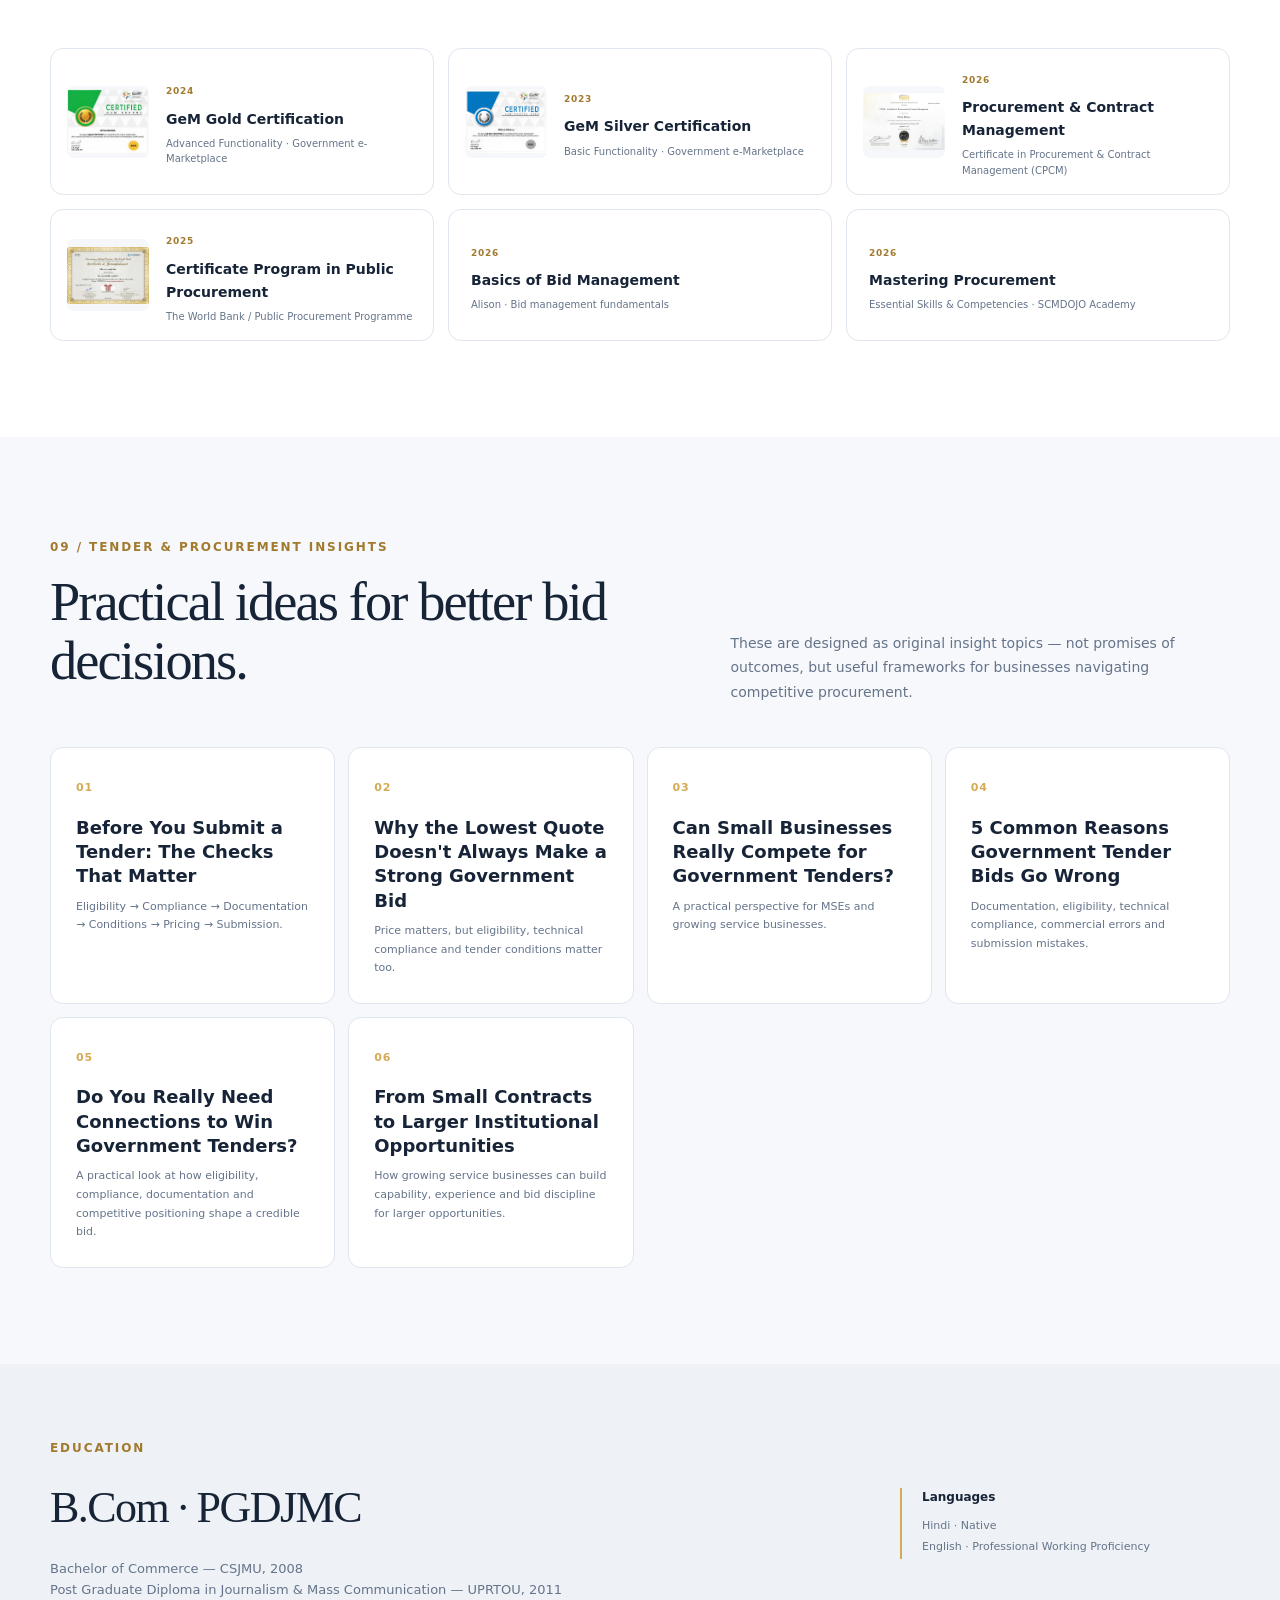
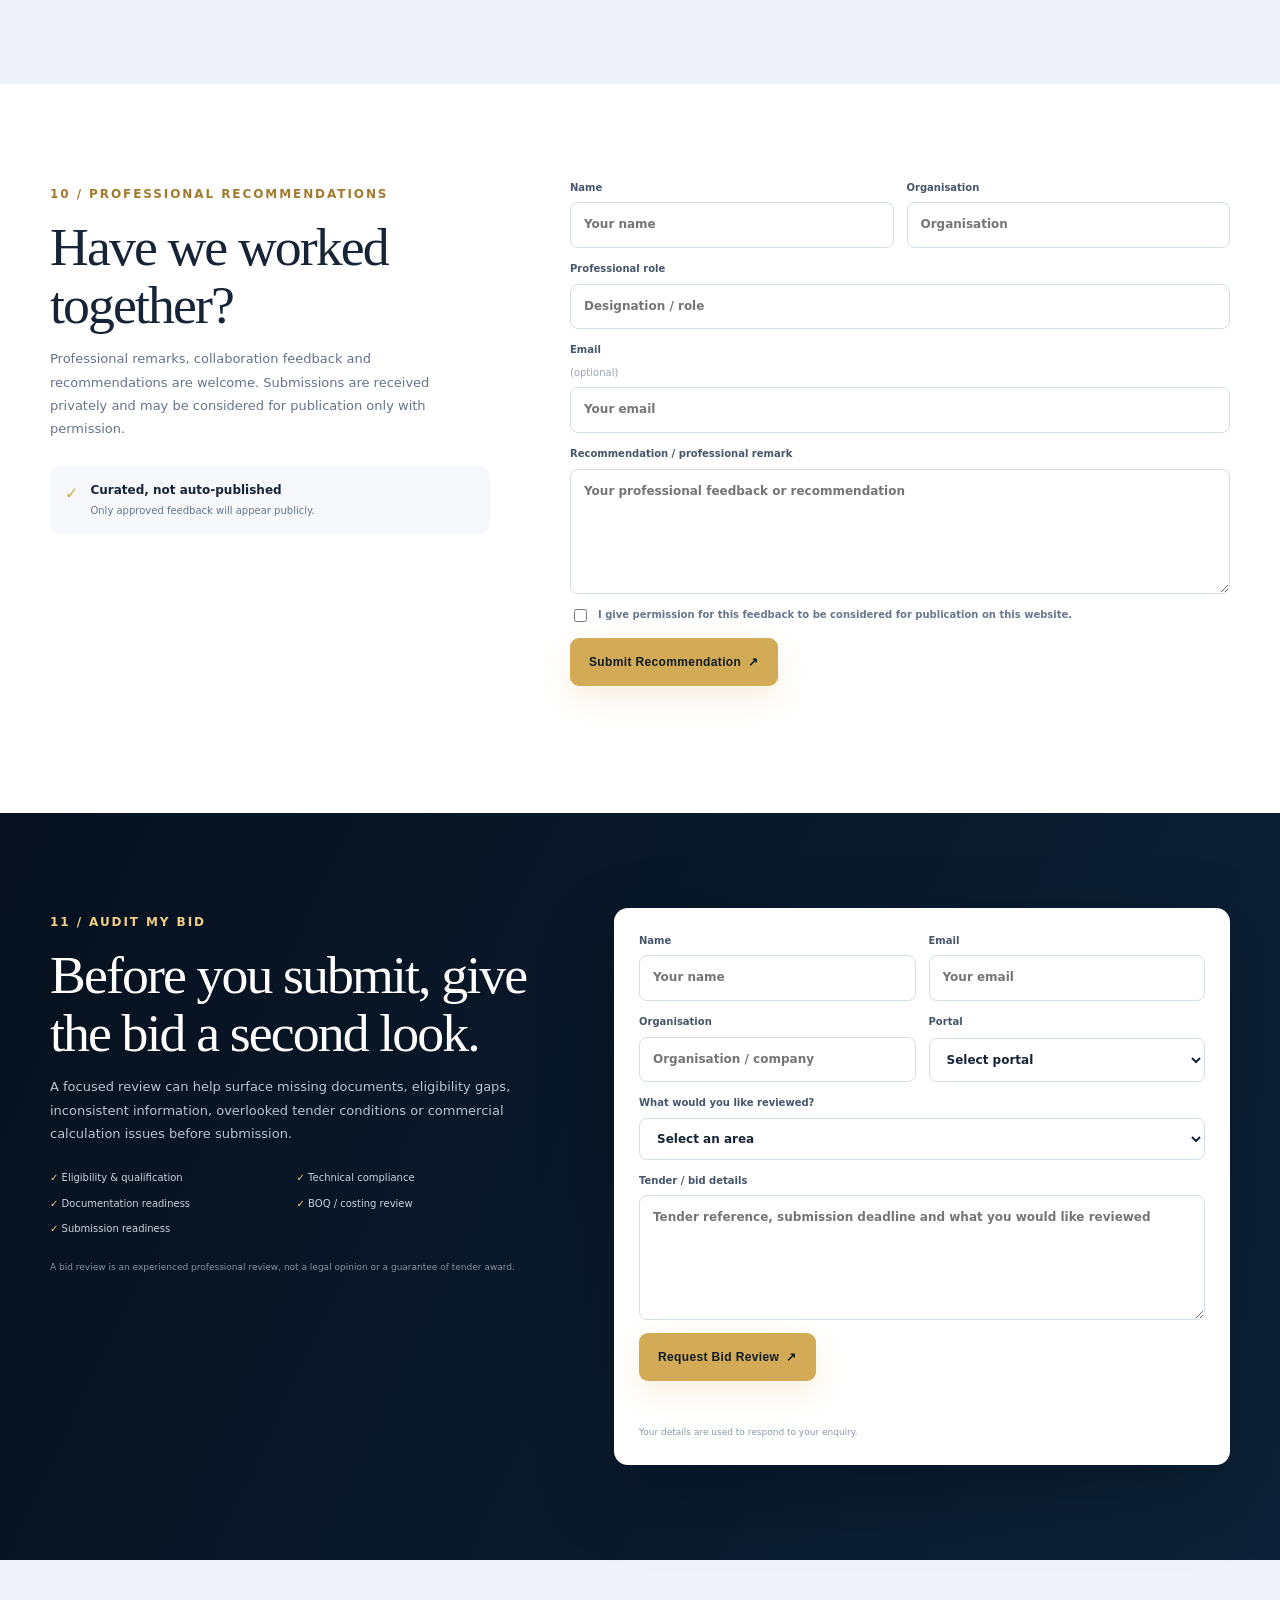
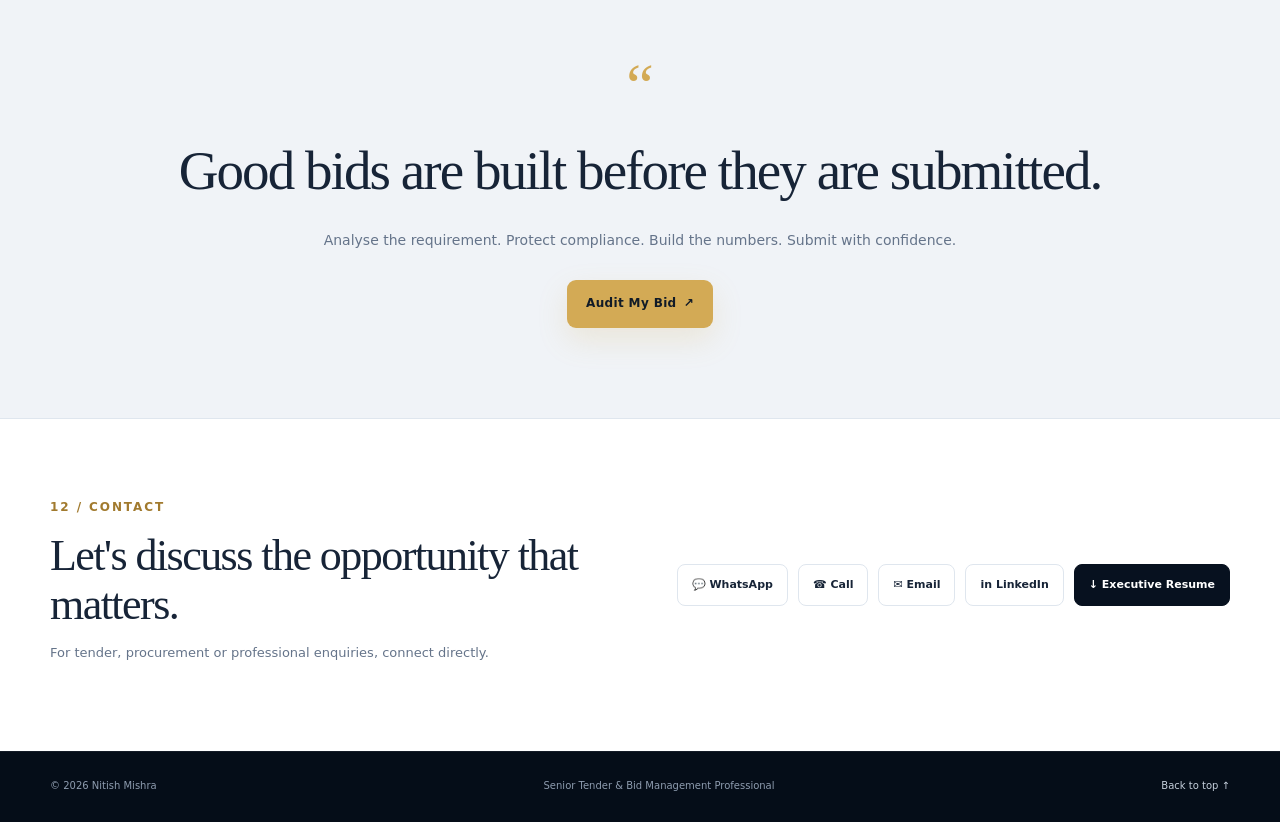
==== commit 8e92bb63: "Update index.html" ====
--- a/index.html
+++ b/index.html
@@ -177,7 +177,7 @@
 <section id="portfolio" class="portfolio-section">
   <div class="container portfolio-grid">
     <div class="portfolio-image">
-      <img src="assets/approach.jpg" alt="Professional working with tender-related material">
+      <img src="assets/professional-portfolio-navy-tablet.png" alt="Nitish Mishra in a professional navy suit holding a tablet in an executive office setting">
       <div class="image-caption"><b>Practical, process-driven execution</b><span>Analyse • Structure • Validate • Submit</span></div>
     </div>
     <div class="portfolio-copy">
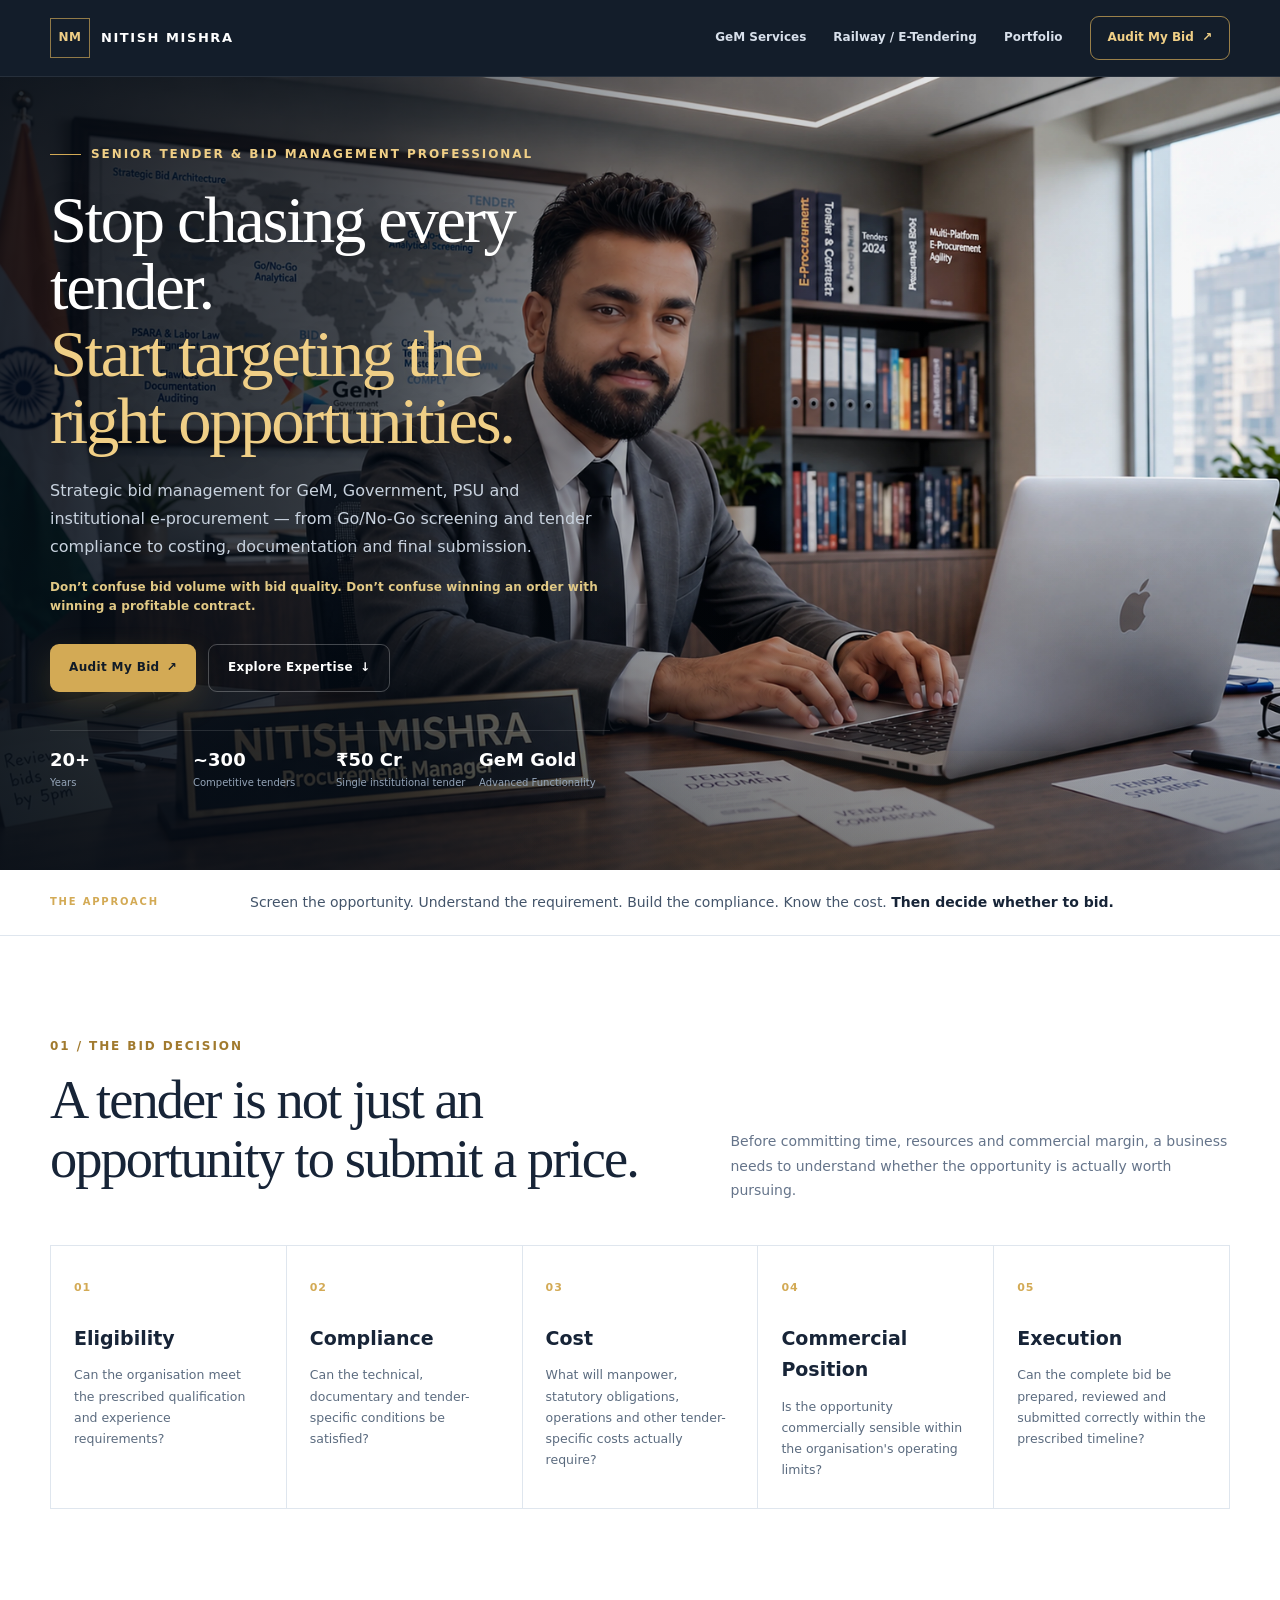
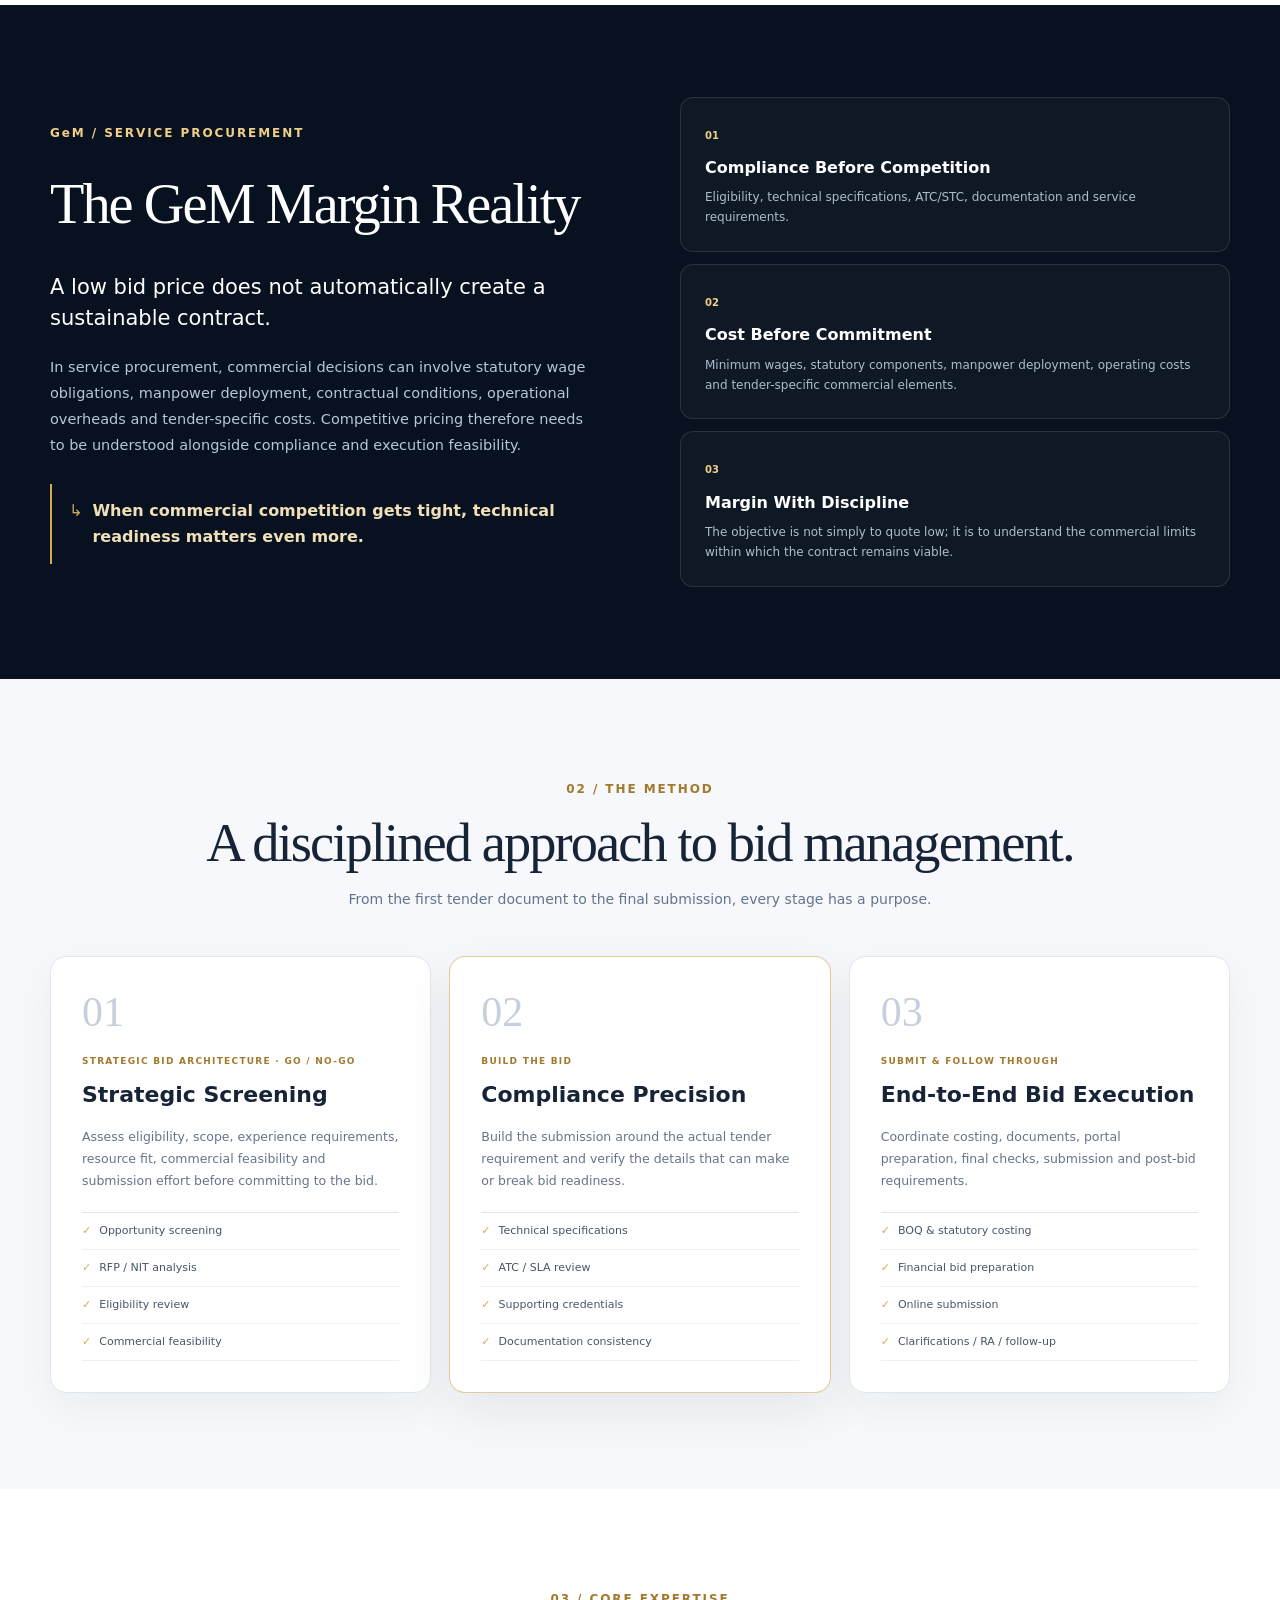
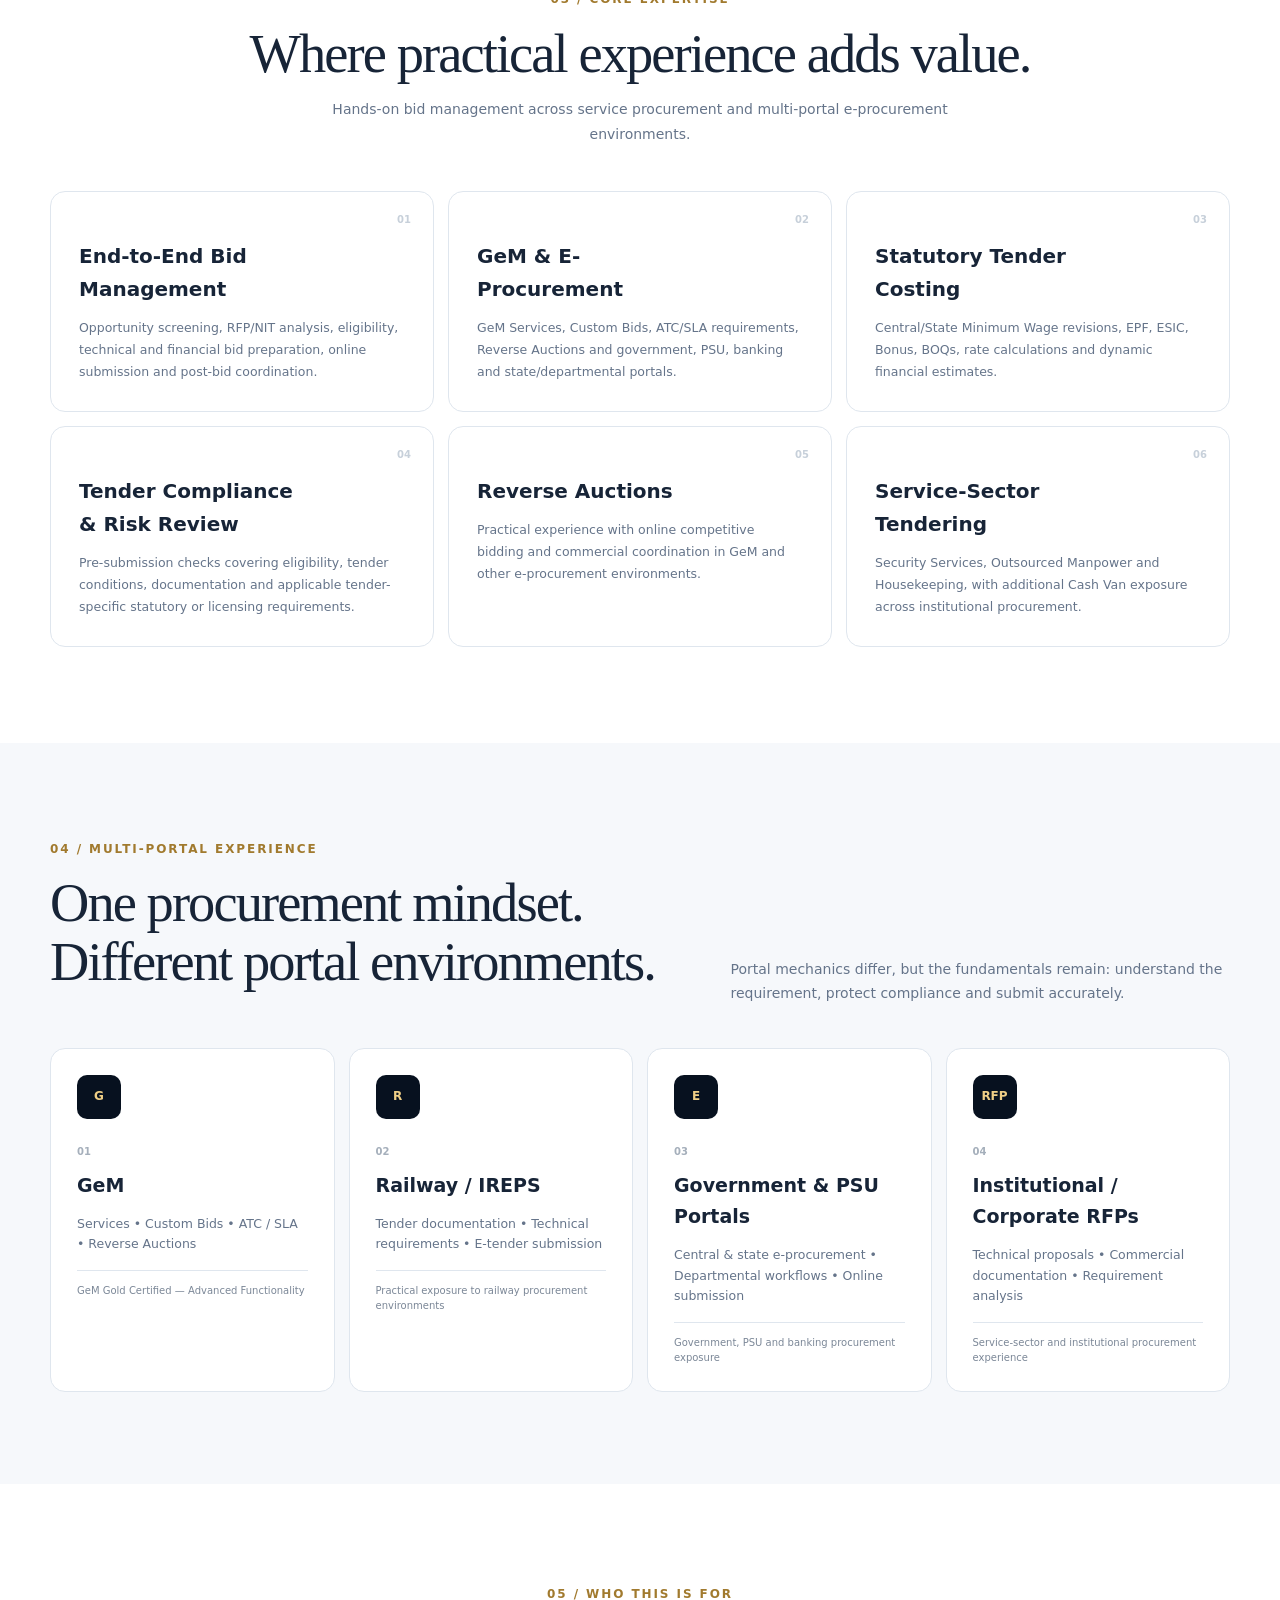
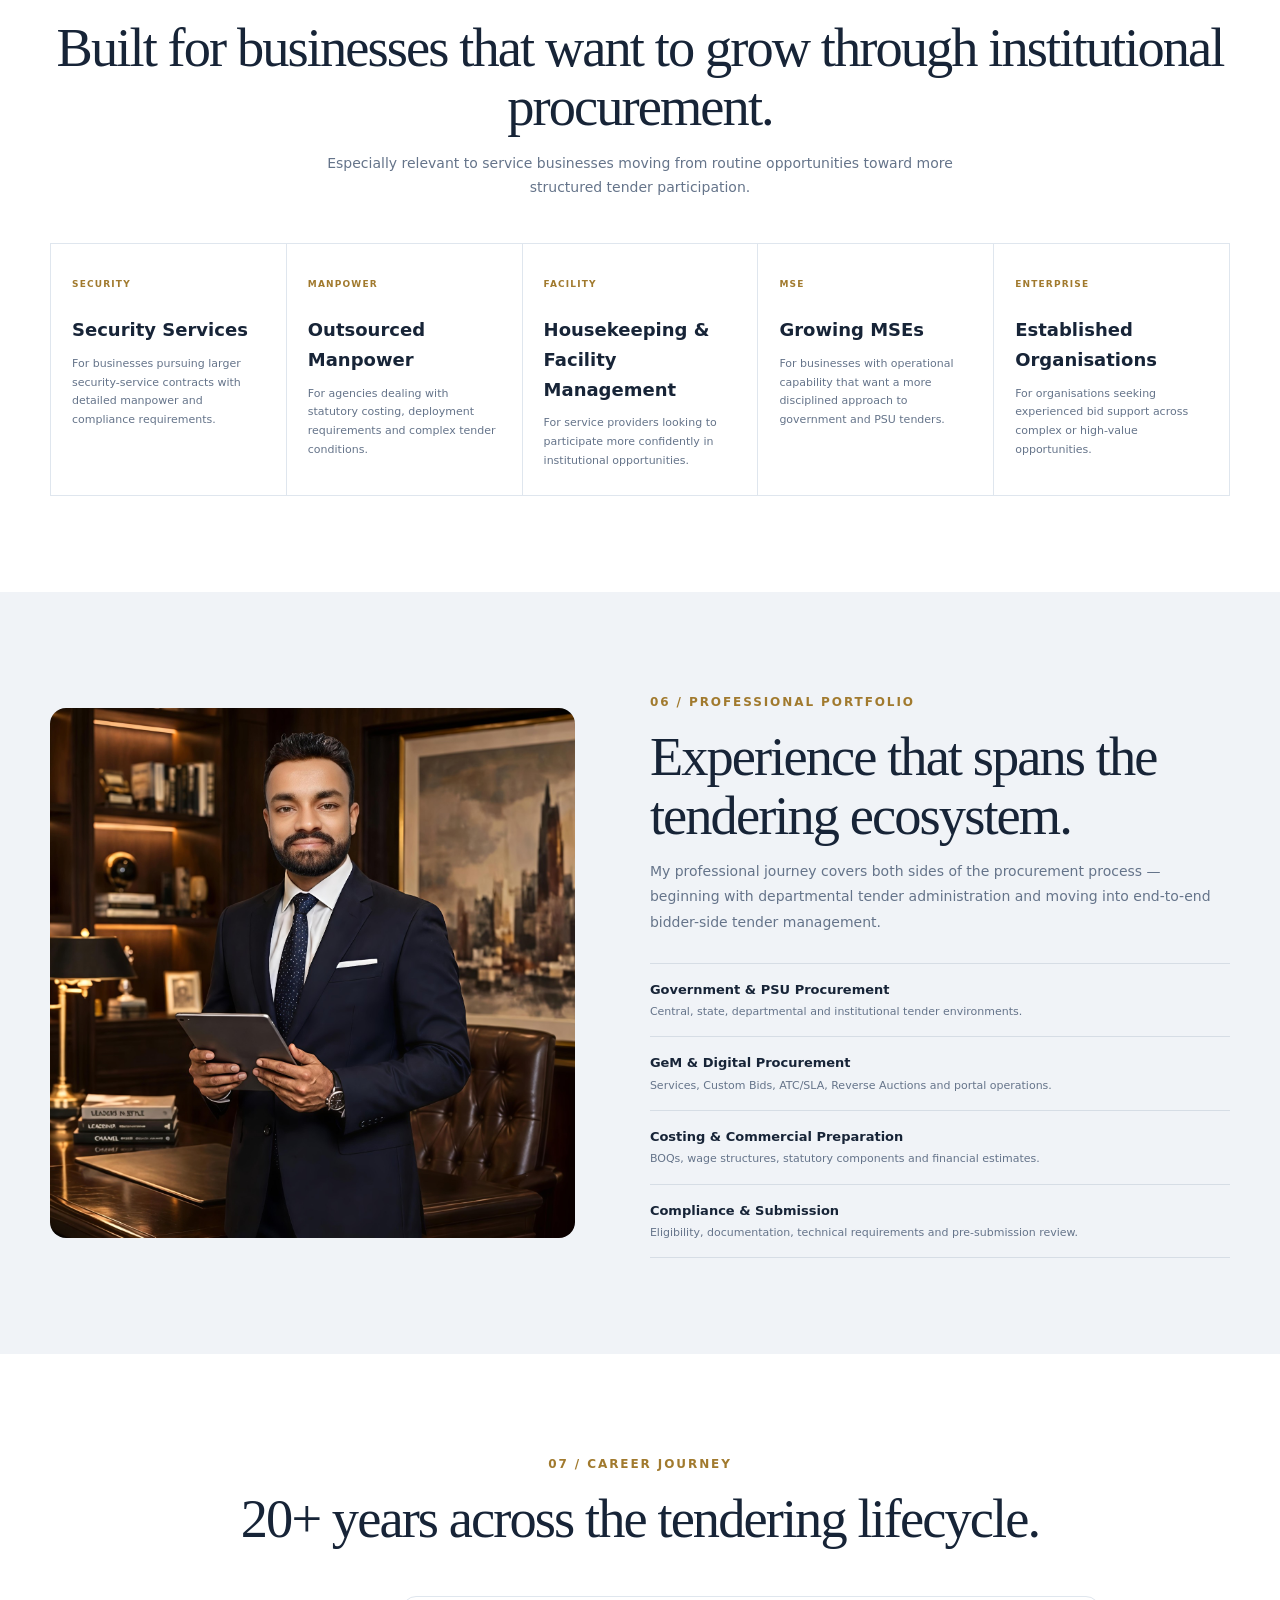
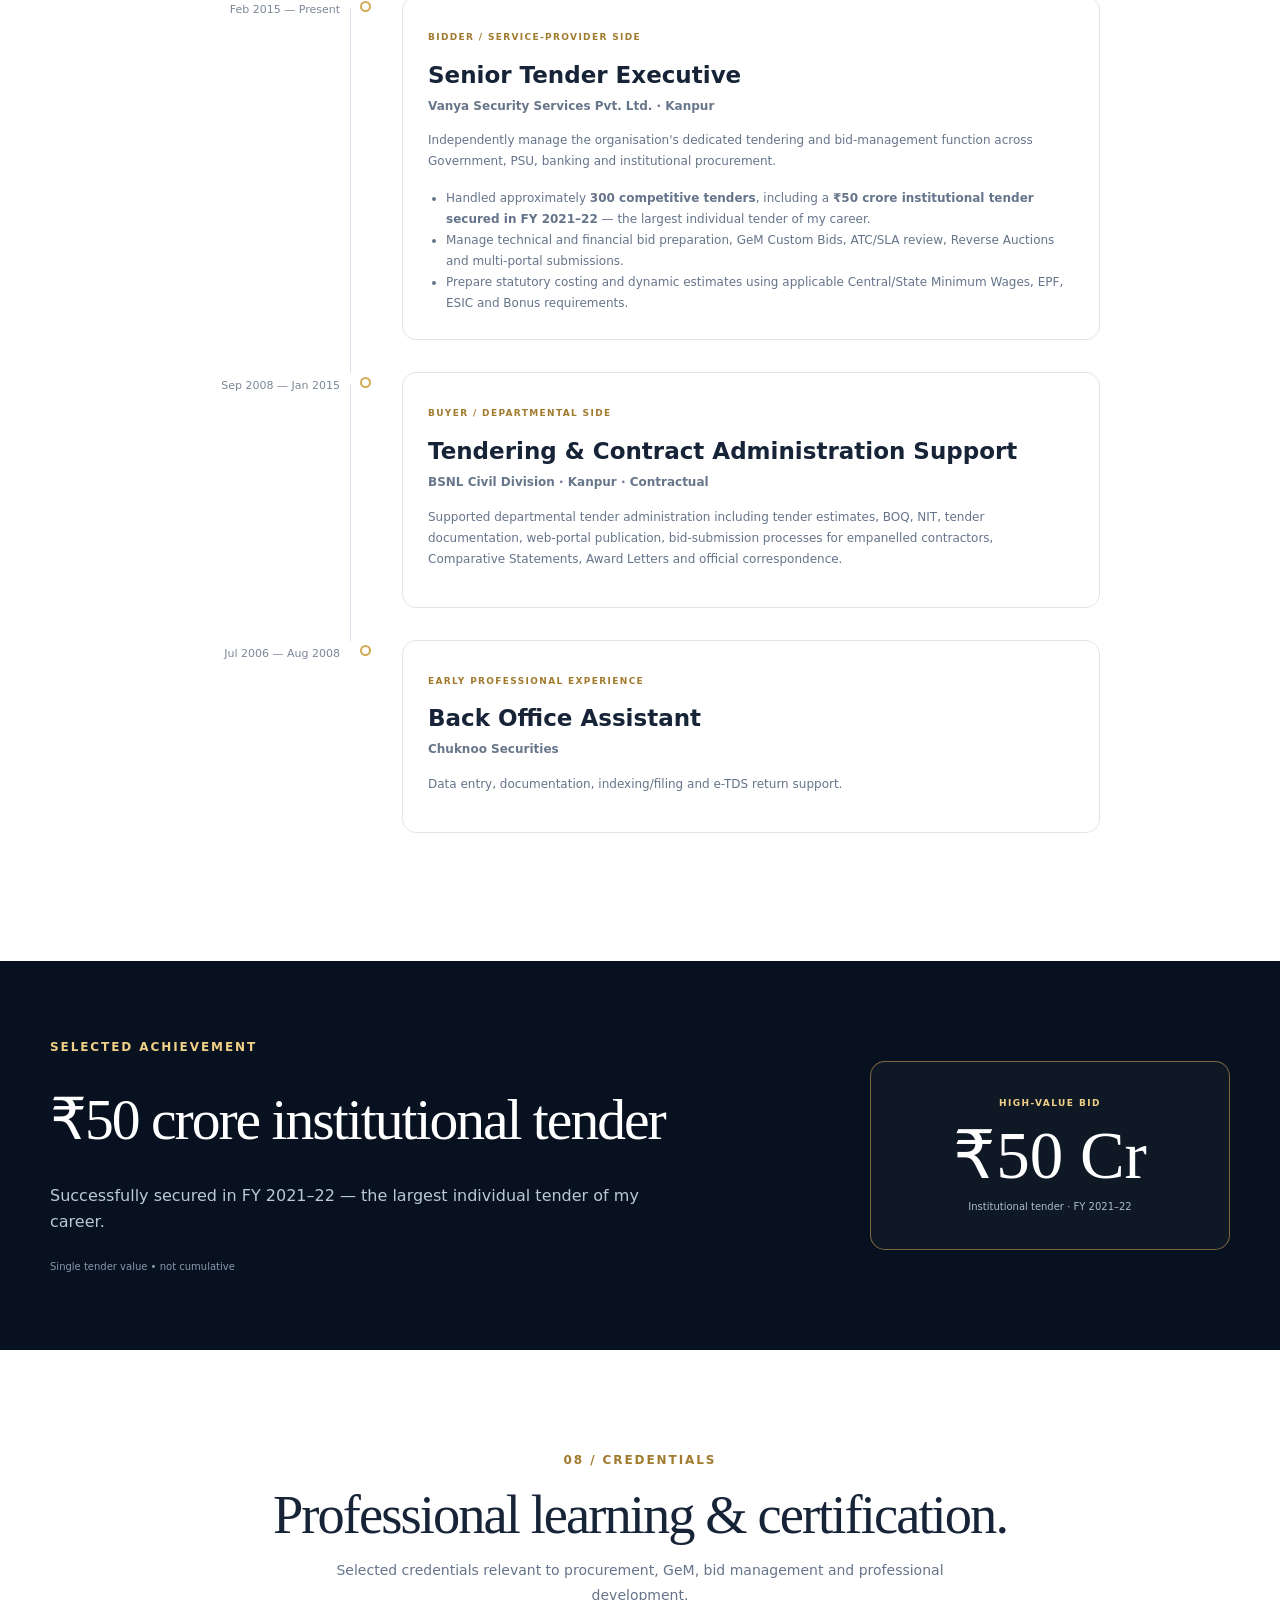
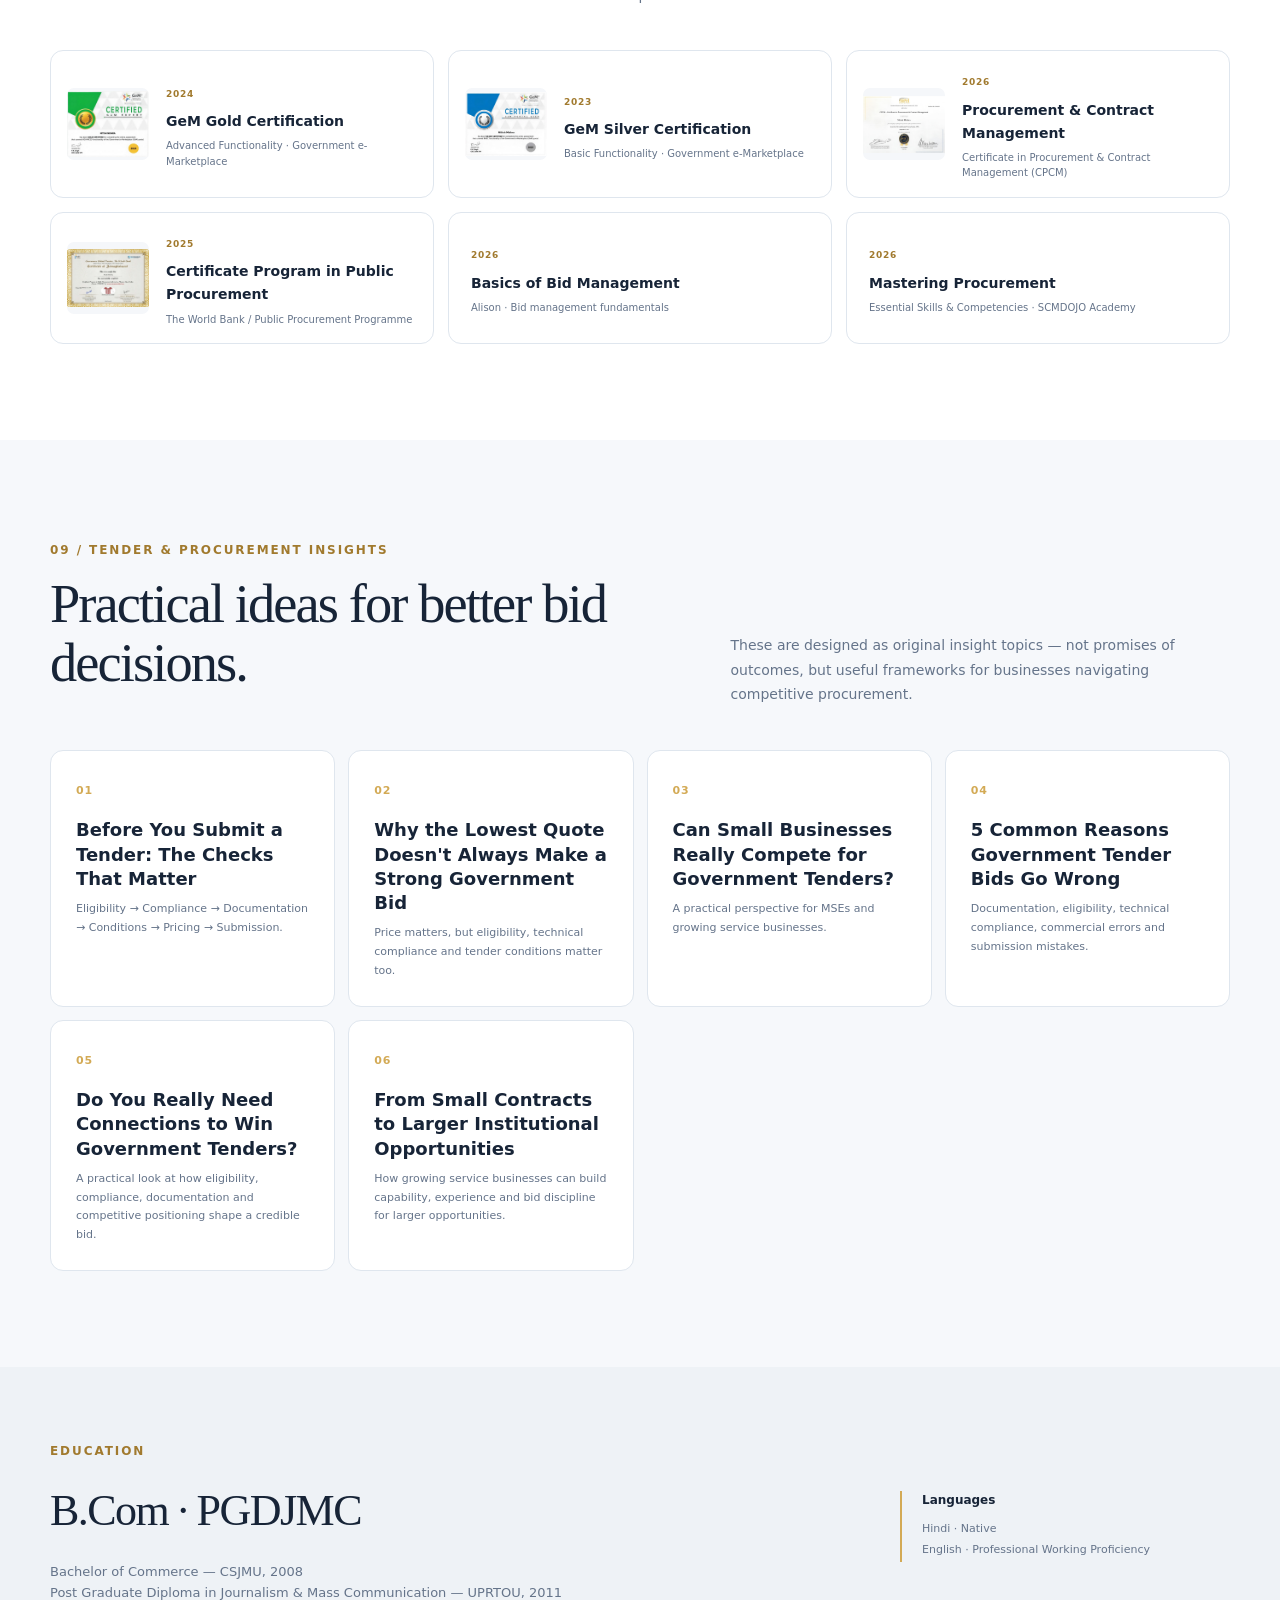
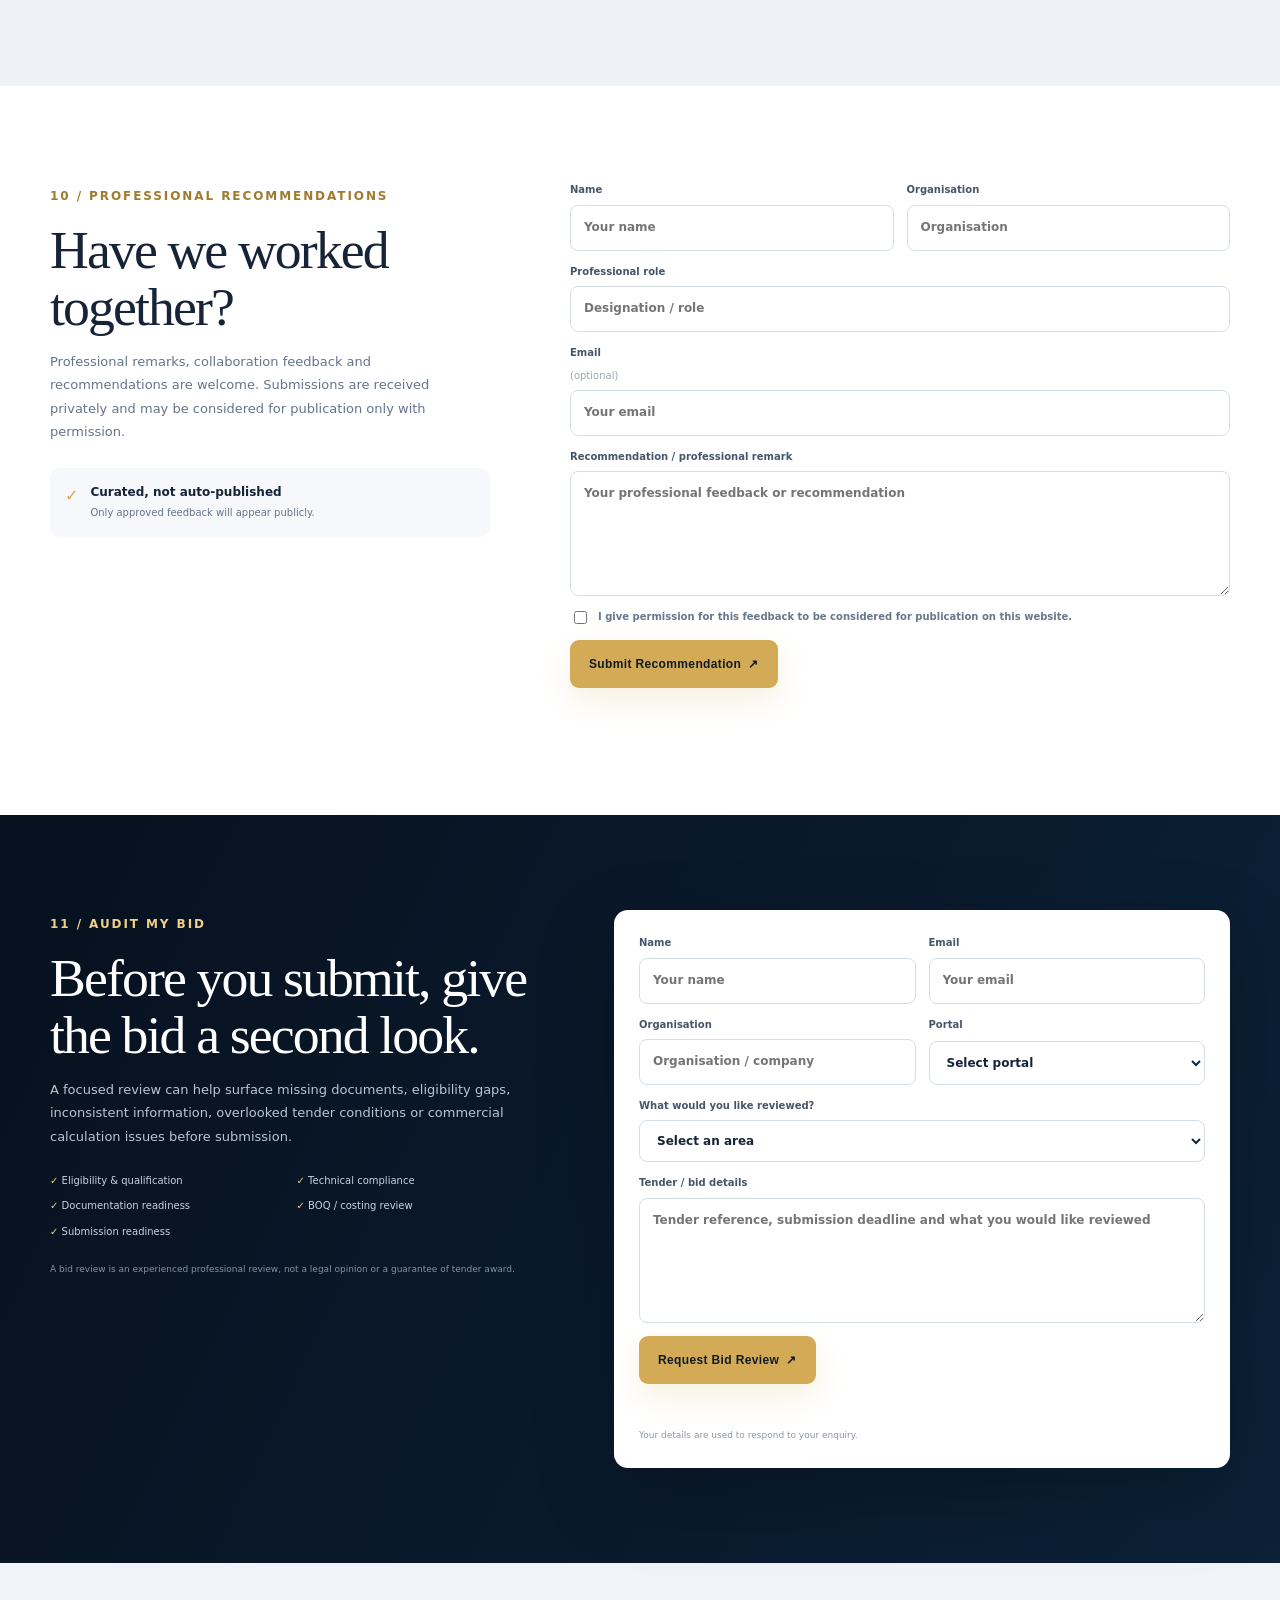
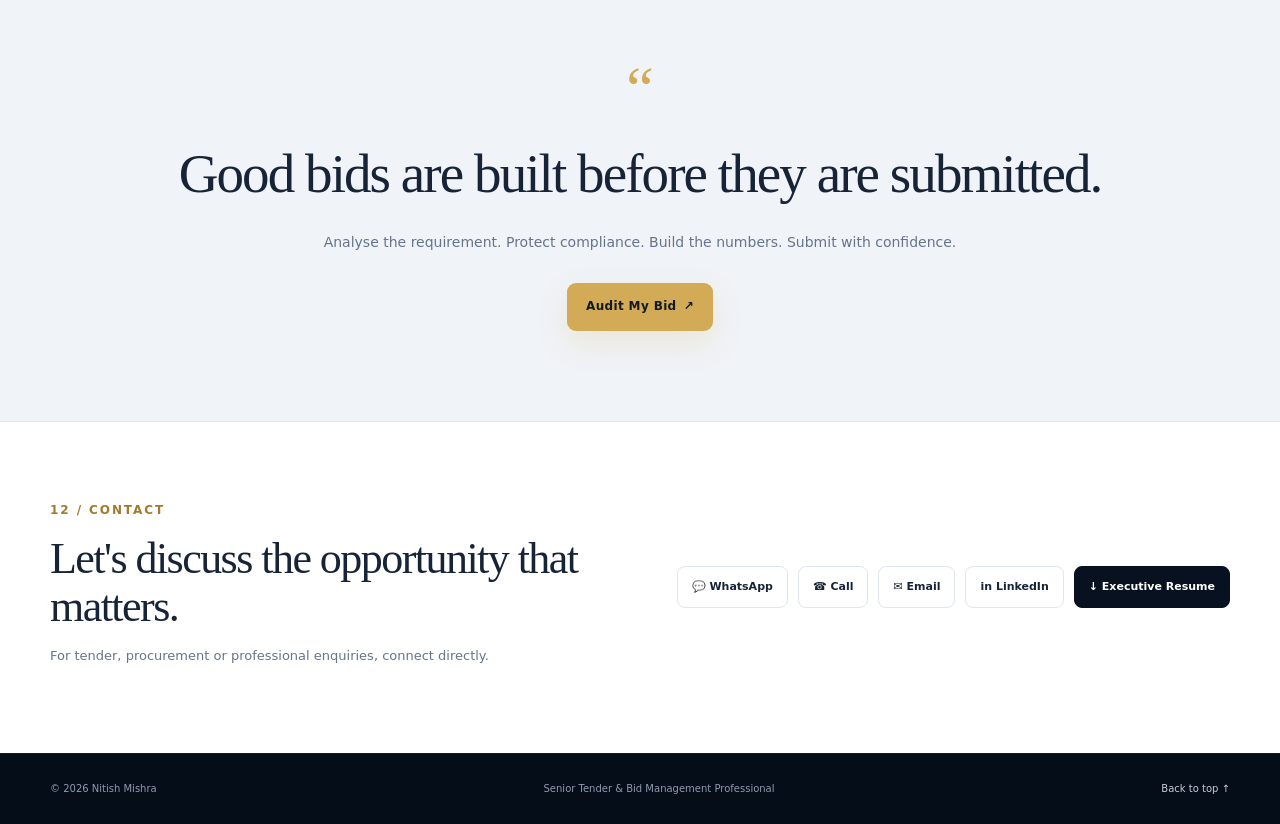
==== commit df8a5c20: "Add files via upload" ====
--- a/index.html
+++ b/index.html
@@ -178,7 +178,6 @@
   <div class="container portfolio-grid">
     <div class="portfolio-image">
       <img src="assets/professional-portfolio-navy-tablet.png" alt="Nitish Mishra in a professional navy suit holding a tablet in an executive office setting">
-      <div class="image-caption"><b>Practical, process-driven execution</b><span>Analyse • Structure • Validate • Submit</span></div>
     </div>
     <div class="portfolio-copy">
       <span class="kicker">06 / PROFESSIONAL PORTFOLIO</span>
--- a/styles.css
+++ b/styles.css
@@ -245,8 +245,8 @@
 .hero-master-media img{object-fit:cover;object-position:center center}
 .hero-master-shade{position:absolute;inset:0;background:linear-gradient(90deg,rgba(4,12,22,.88) 0%,rgba(4,12,22,.70) 29%,rgba(4,12,22,.24) 56%,rgba(4,12,22,.03) 82%),linear-gradient(0deg,rgba(4,12,22,.50),transparent 42%)}
 .hero-master-content{position:relative;z-index:2;display:flex;align-items:center;padding-top:74px;padding-bottom:72px}
-.hero-copy-master{width:min(660px,62vw)}
-.hero-copy-master h1{font-size:clamp(46px,5.2vw,76px);line-height:1.01;text-shadow:0 3px 25px rgba(0,0,0,.22)}
+.hero-copy-master{width:min(560px,52vw);transform:translateY(-6px)}
+.hero-copy-master h1{font-size:clamp(46px,5.2vw,76px);line-height:1.01;max-width:550px;text-shadow:0 3px 25px rgba(0,0,0,.22)}
 .hero-copy-master .hero-lead{font-size:16px;max-width:650px}
 .hero-principle{max-width:610px;margin:17px 0 0;color:#e1c985;font-size:12px;line-height:1.65;font-weight:700;letter-spacing:.01em}
 .hero-copy-master .hero-actions{margin-top:27px}
@@ -287,7 +287,7 @@
 @media(max-width:1000px){
   .hero-master{min-height:680px}
   .hero-master-content{padding-top:65px;padding-bottom:58px}
-  .hero-copy-master{width:min(680px,72vw)}
+  .hero-copy-master{width:min(570px,68vw)}
   .hero-master-shade{background:linear-gradient(90deg,rgba(4,12,22,.90) 0%,rgba(4,12,22,.68) 39%,rgba(4,12,22,.20) 72%,rgba(4,12,22,.04) 100%),linear-gradient(0deg,rgba(4,12,22,.52),transparent 45%)}
 }
 
@@ -297,7 +297,7 @@
   .hero-master-media img{height:auto;width:100%;object-fit:contain}
   .hero-master-shade{inset:auto 0 0;height:52%;background:linear-gradient(0deg,rgba(4,12,22,.78),rgba(4,12,22,0))}
   .hero-master-content{padding:0 14px 44px;background:linear-gradient(180deg,#07111f 0%,#09182a 100%);display:block}
-  .hero-copy-master{width:100%;padding-top:34px}
+  .hero-copy-master{width:100%;padding-top:34px;transform:none}
   .hero-copy-master h1{font-size:43px;line-height:1.02;margin-top:17px}
   .hero-copy-master .hero-lead{font-size:14px;line-height:1.7}
   .hero-principle{font-size:11.5px}
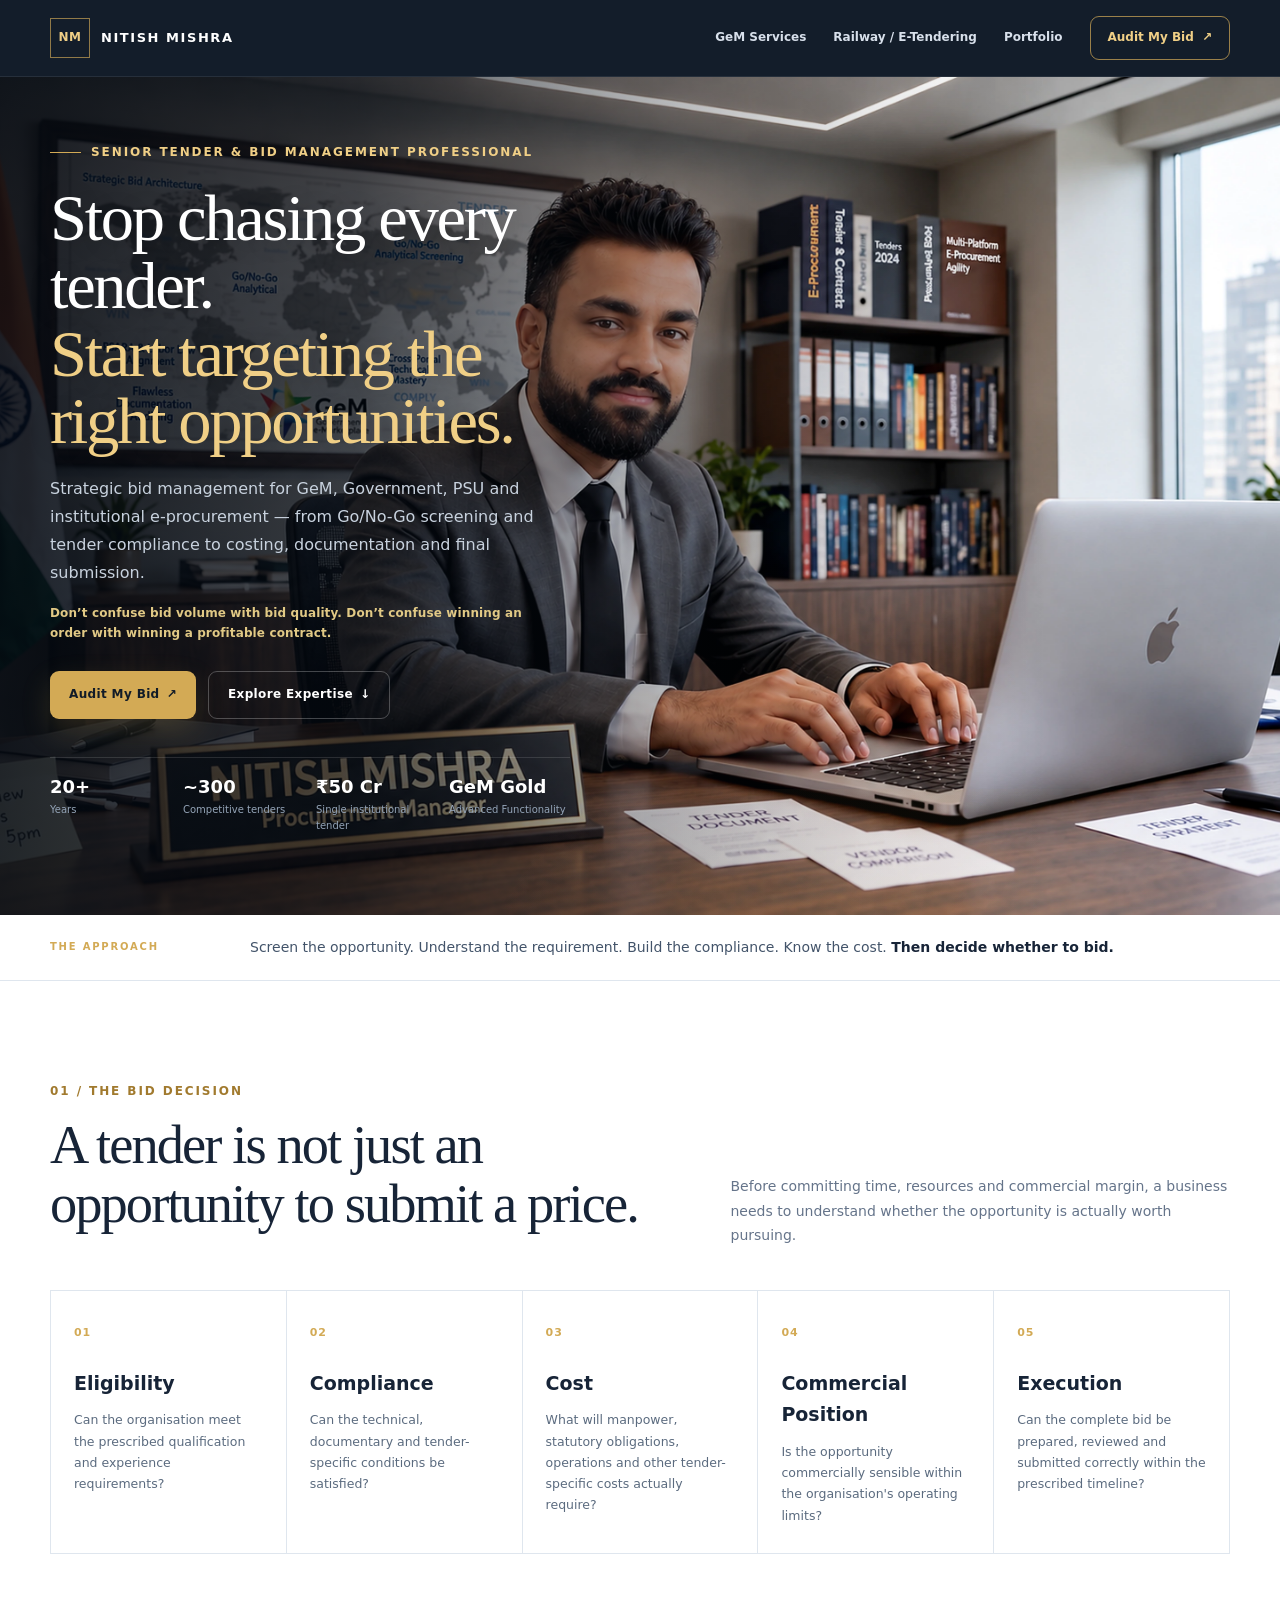
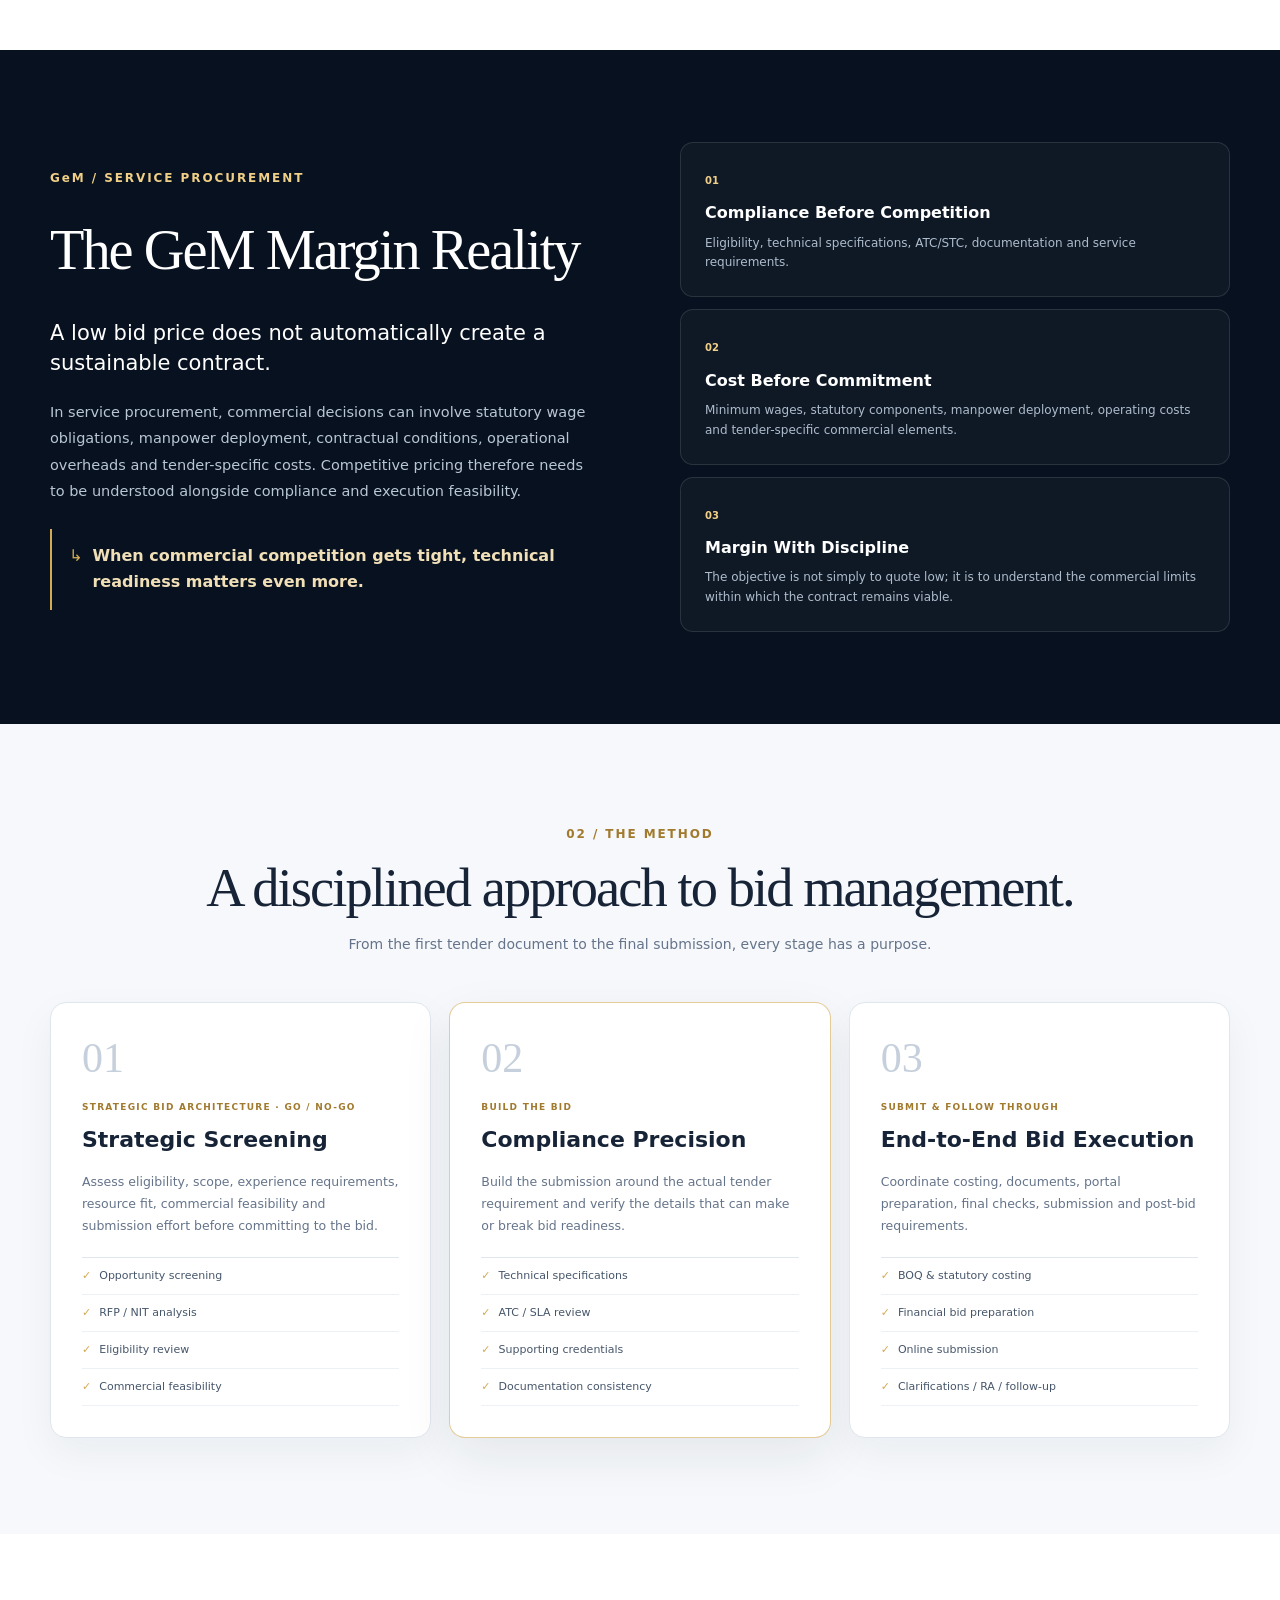
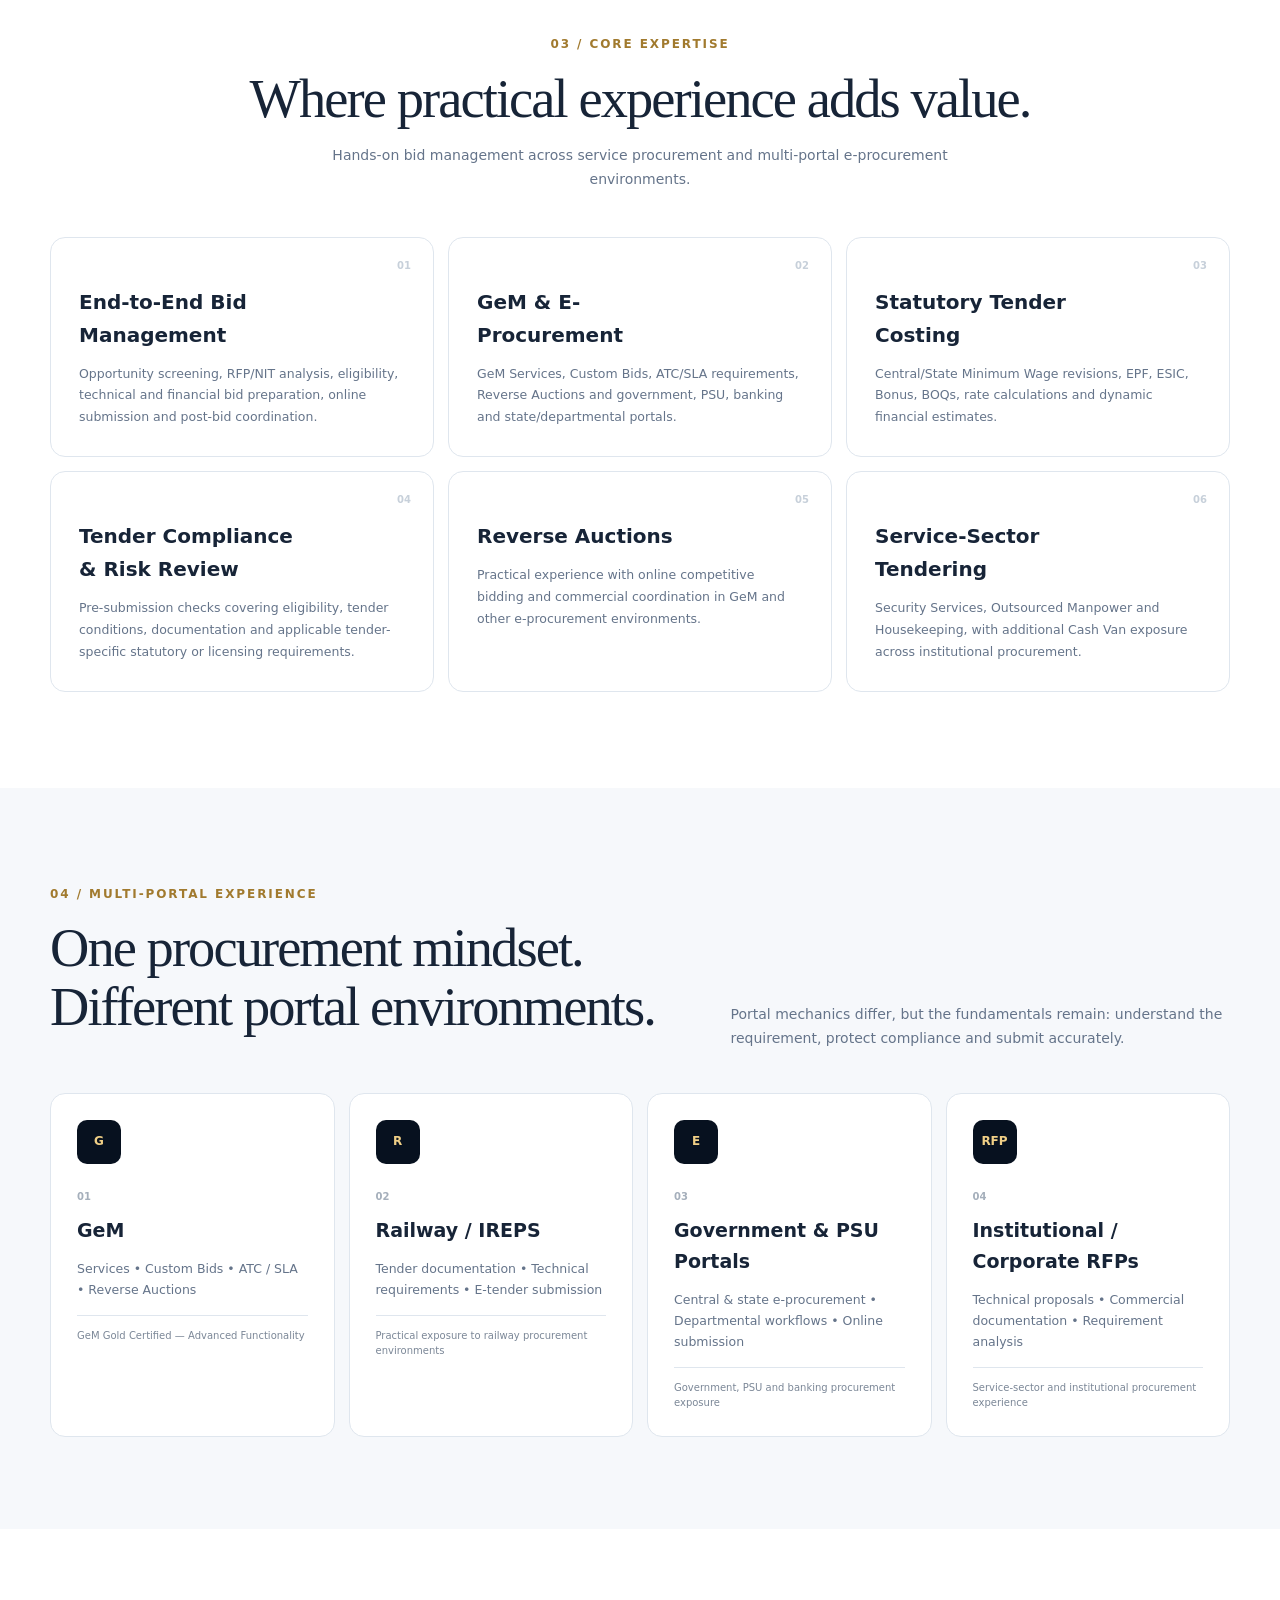
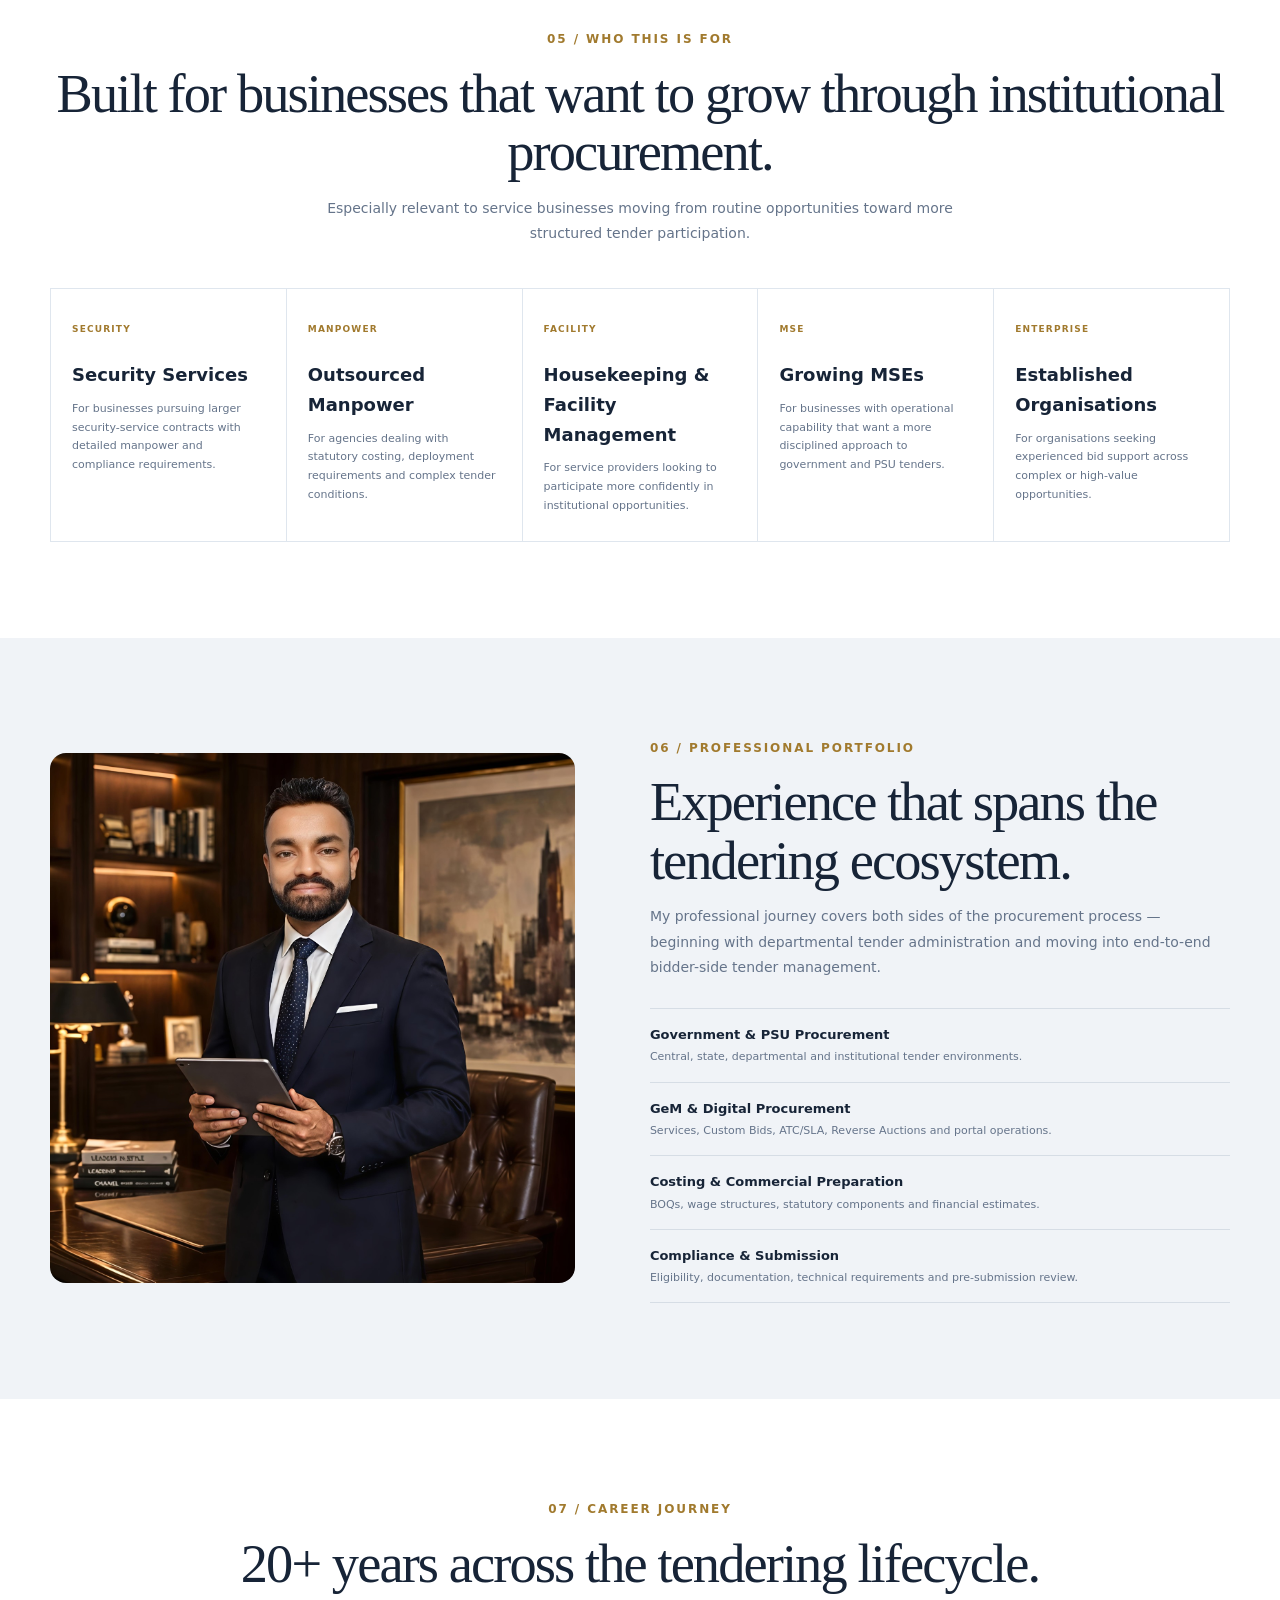
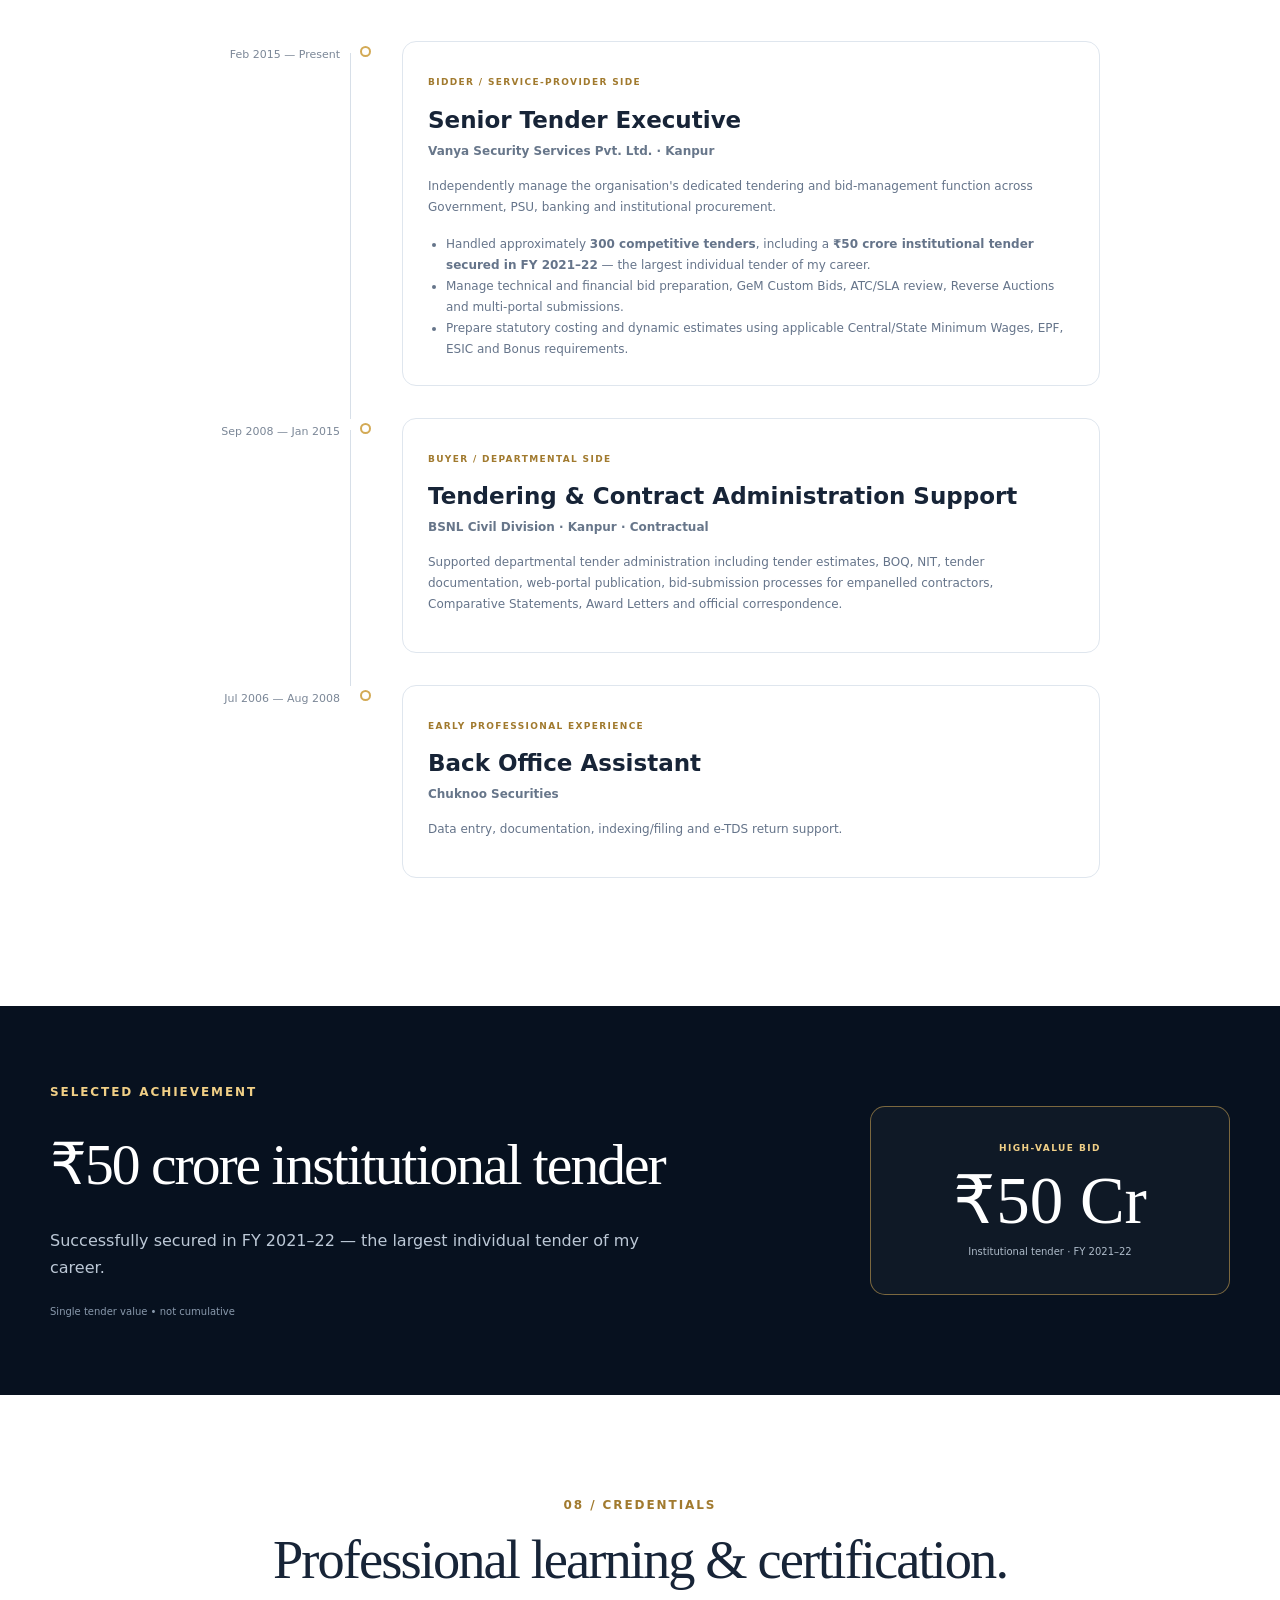
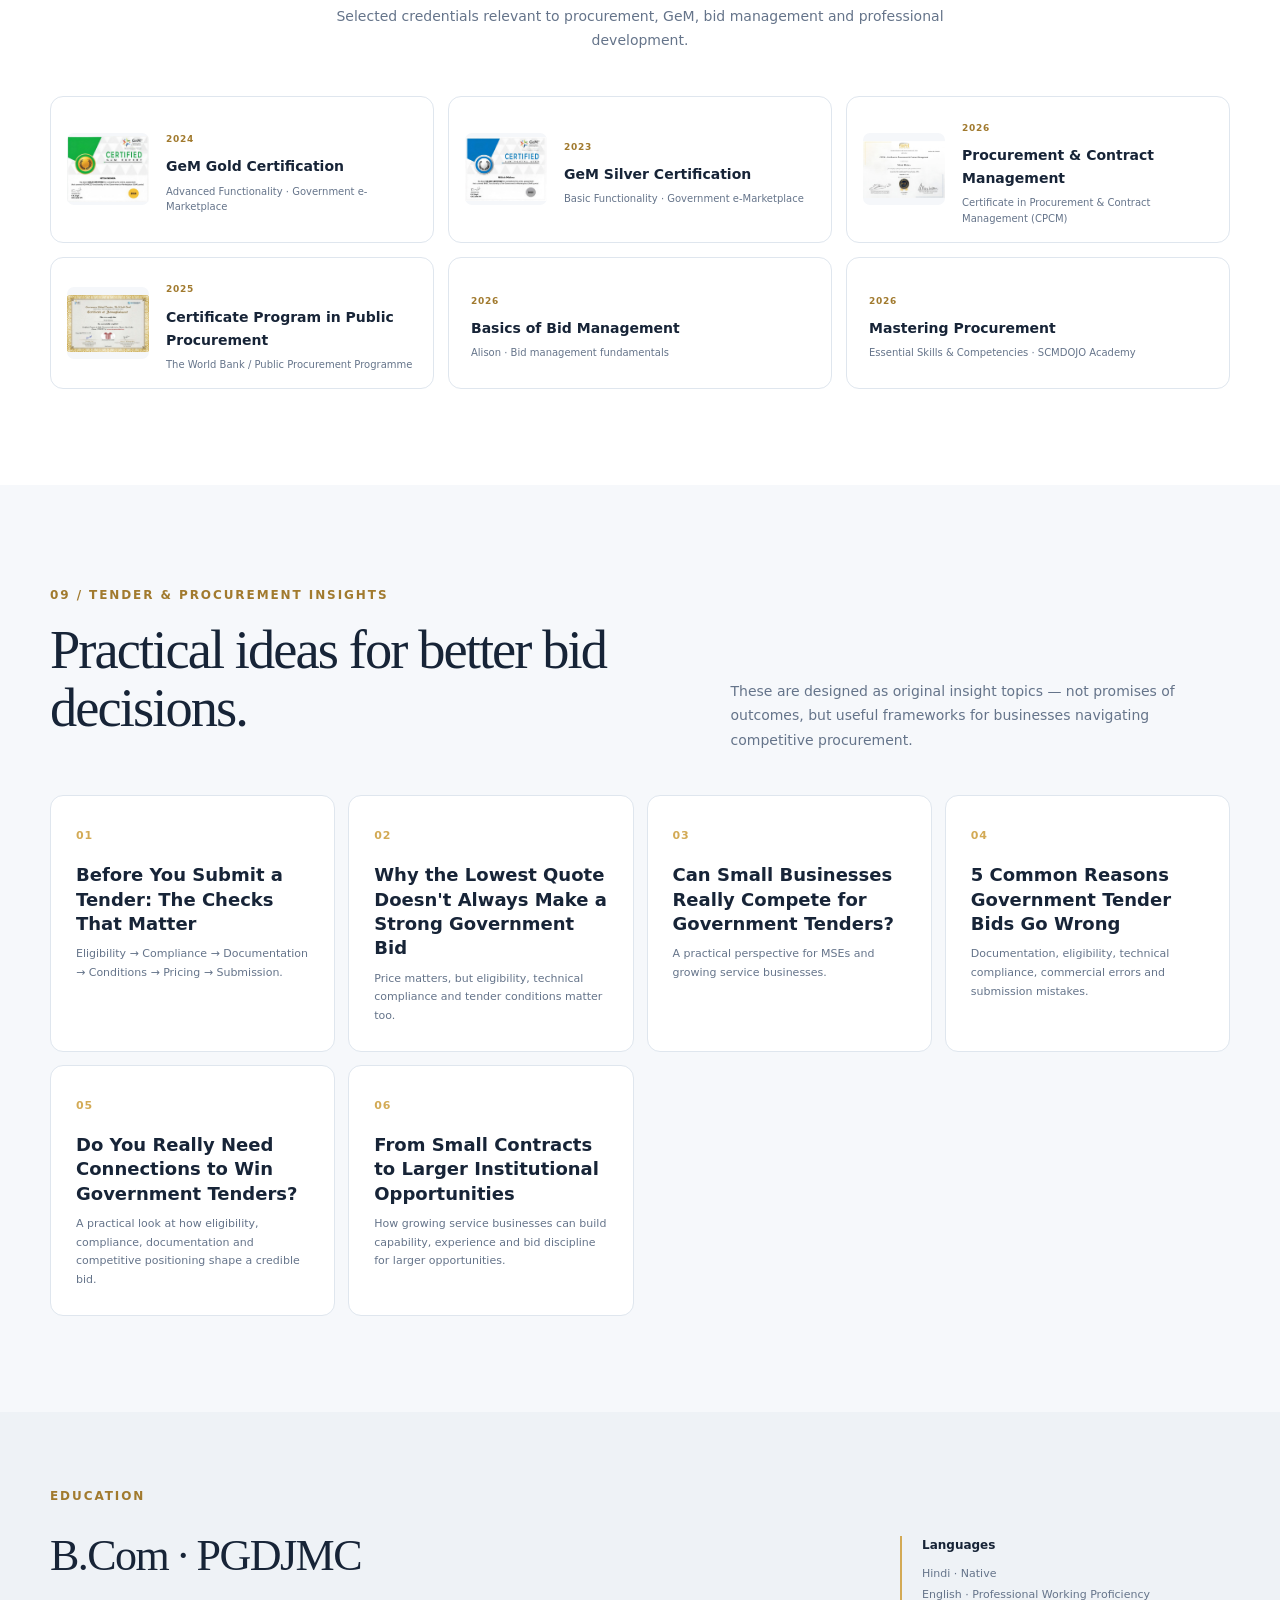
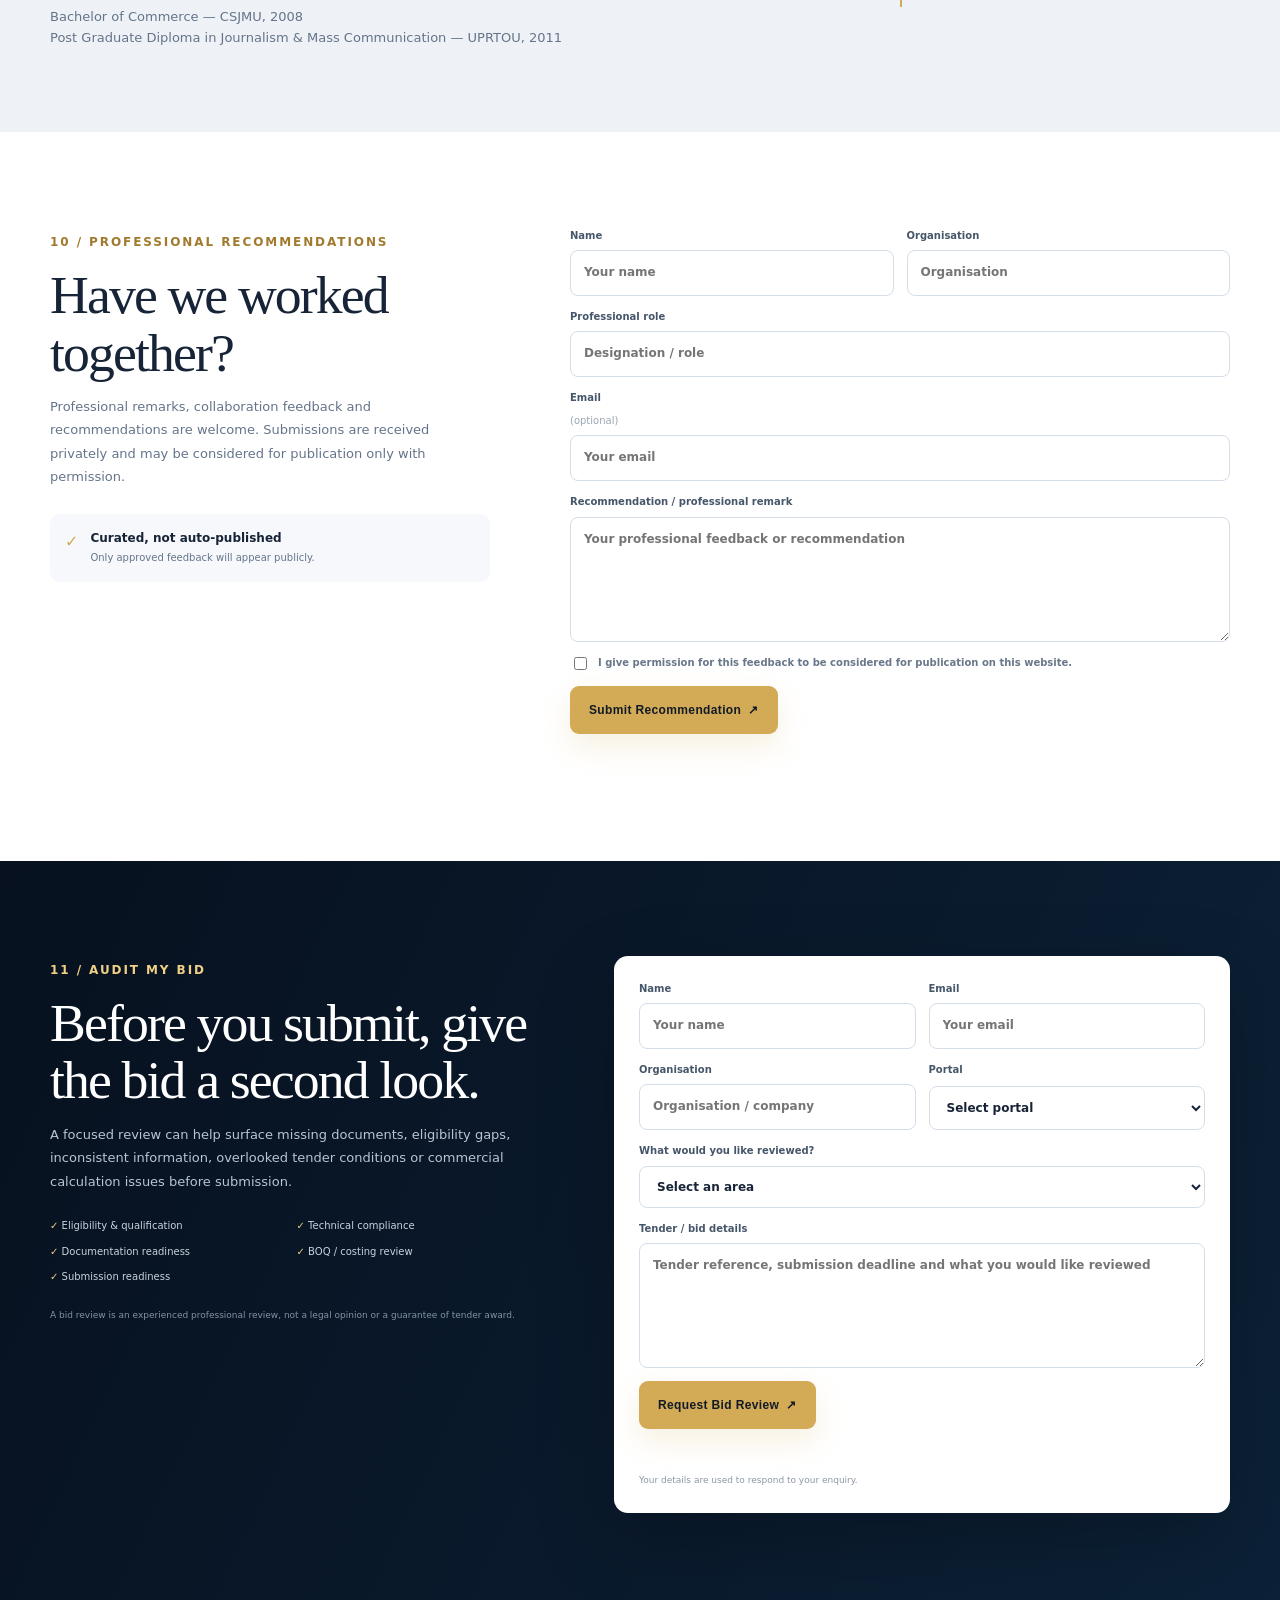
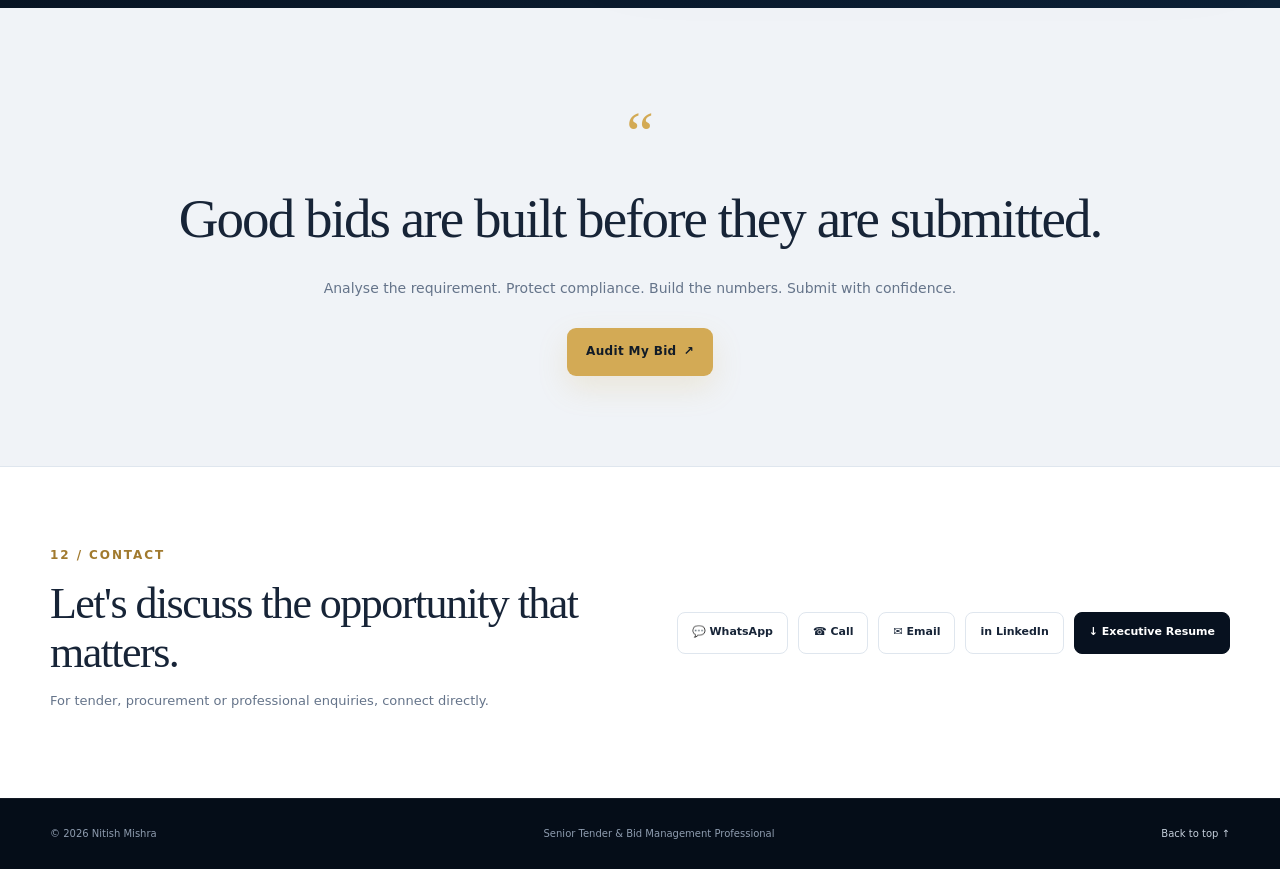
==== commit a46f05d7: "Add files via upload" ====
--- a/index.html
+++ b/index.html
@@ -10,6 +10,53 @@
 <title>Nitish Mishra | Senior Tender & Bid Management Professional</title>
 <link rel="icon" href="data:image/svg+xml,%3Csvg xmlns='http://www.w3.org/2000/svg' viewBox='0 0 100 100'%3E%3Crect width='100' height='100' rx='22' fill='%2307111f'/%3E%3Ctext x='50' y='66' text-anchor='middle' font-family='Arial' font-size='48' font-weight='700' fill='%23d7ae58'%3ENM%3C/text%3E%3C/svg%3E">
 <link rel="stylesheet" href="styles.css">
+
+<style id="final-hero-portfolio-responsive-fixes">
+/* Final hero + portfolio responsive pass — 8 Oct 2026 */
+.hero-master{position:relative;min-height:min(820px,calc(100vh - 70px));overflow:hidden;background:#07111f}
+.hero-master-media{position:absolute!important;inset:0!important;width:100%!important;height:100%!important;z-index:0!important}
+.hero-master-media picture{display:block;width:100%;height:100%}
+.hero-master-media img{display:block;width:100%;height:100%;object-fit:cover;object-position:center center}
+.hero-master-shade{position:absolute!important;inset:0!important;z-index:1!important;background:linear-gradient(90deg,rgba(4,10,18,.88) 0%,rgba(4,10,18,.70) 28%,rgba(4,10,18,.34) 48%,rgba(4,10,18,.08) 68%,rgba(4,10,18,0) 82%)!important;pointer-events:none}
+.hero-master-content{position:relative!important;z-index:2!important;min-height:min(820px,calc(100vh - 70px));display:flex!important;align-items:center!important}
+.hero-copy-master{width:min(520px,46vw)!important;max-width:520px!important;margin:0!important;padding:0!important;transform:translateY(-8px)}
+.hero-copy-master h1{max-width:520px!important;margin-bottom:20px!important;line-height:1.02!important}
+.hero-copy-master h1 em{display:inline-block;max-width:520px}
+.hero-copy-master .hero-lead{max-width:500px!important}
+.hero-copy-master .hero-principle{max-width:500px!important}
+
+@media (max-width:720px){
+  /* Mobile uses a clean stacked hero: image first, copy below. This completely prevents text from covering the face. */
+  .hero-master{min-height:0!important;height:auto!important;overflow:visible!important;display:block!important}
+  .hero-master-media{position:relative!important;inset:auto!important;height:330px!important;min-height:330px!important}
+  .hero-master-media picture{height:100%!important}
+  .hero-master-media img{height:100%!important;width:100%!important;object-fit:cover!important;object-position:58% center!important}
+  .hero-master-shade{background:linear-gradient(180deg,rgba(4,10,18,.02) 0%,rgba(4,10,18,.10) 65%,rgba(4,10,18,.42) 100%)!important}
+  .hero-master-content{min-height:0!important;height:auto!important;display:block!important;background:#07111f;padding:28px 20px 26px!important}
+  .hero-copy-master{width:100%!important;max-width:none!important;margin:0!important;transform:none!important;padding:0!important}
+  .hero-copy-master h1{max-width:none!important;font-size:clamp(34px,9.2vw,46px)!important;line-height:1.02!important;margin:0 0 17px!important}
+  .hero-copy-master h1 em{max-width:none!important}
+  .hero-copy-master .hero-lead{max-width:none!important;font-size:16px!important;line-height:1.55!important}
+  .hero-copy-master .hero-principle{max-width:none!important;font-size:14px!important;line-height:1.5!important}
+  .hero-copy-master .hero-actions{display:flex!important;flex-wrap:wrap!important;gap:10px!important;margin-top:18px!important}
+  .hero-copy-master .hero-actions .btn{flex:0 0 auto!important}
+  .hero-copy-master .cred-strip{margin-top:22px!important}
+
+  /* Portfolio: show the complete portrait instead of using a cover crop. */
+  .portfolio-grid{grid-template-columns:1fr!important}
+  .portfolio-image{width:100%!important;height:auto!important;min-height:0!important;max-height:none!important;aspect-ratio:auto!important;overflow:visible!important;border-radius:inherit}
+  .portfolio-image img{display:block!important;width:100%!important;height:auto!important;max-height:none!important;object-fit:contain!important;object-position:center center!important}
+  .portfolio-copy{width:100%!important}
+}
+
+@media (max-width:420px){
+  .hero-master-media{height:300px!important;min-height:300px!important}
+  .hero-master-content{padding-left:18px!important;padding-right:18px!important}
+  .hero-copy-master h1{font-size:34px!important}
+  .hero-copy-master .cred-strip{grid-template-columns:repeat(2,minmax(0,1fr))!important}
+}
+</style>
+
 </head>
 <body>
 <header class="nav-wrap">
@@ -33,7 +80,7 @@
 <section class="hero hero-master">
   <div class="hero-master-media">
     <picture>
-      <source media="(max-width: 720px)" srcset="assets/procurement-office-hero-mobile.webp">
+      <source media="(max-width: 720px)" srcset="assets/procurement-office-hero-4k.webp">
       <img src="assets/procurement-office-hero-4k.webp" alt="Nitish Mishra working in a professional procurement office with the Indian flag, GeM strategy map, tender documents and laptop">
     </picture>
     <div class="hero-master-shade"></div>
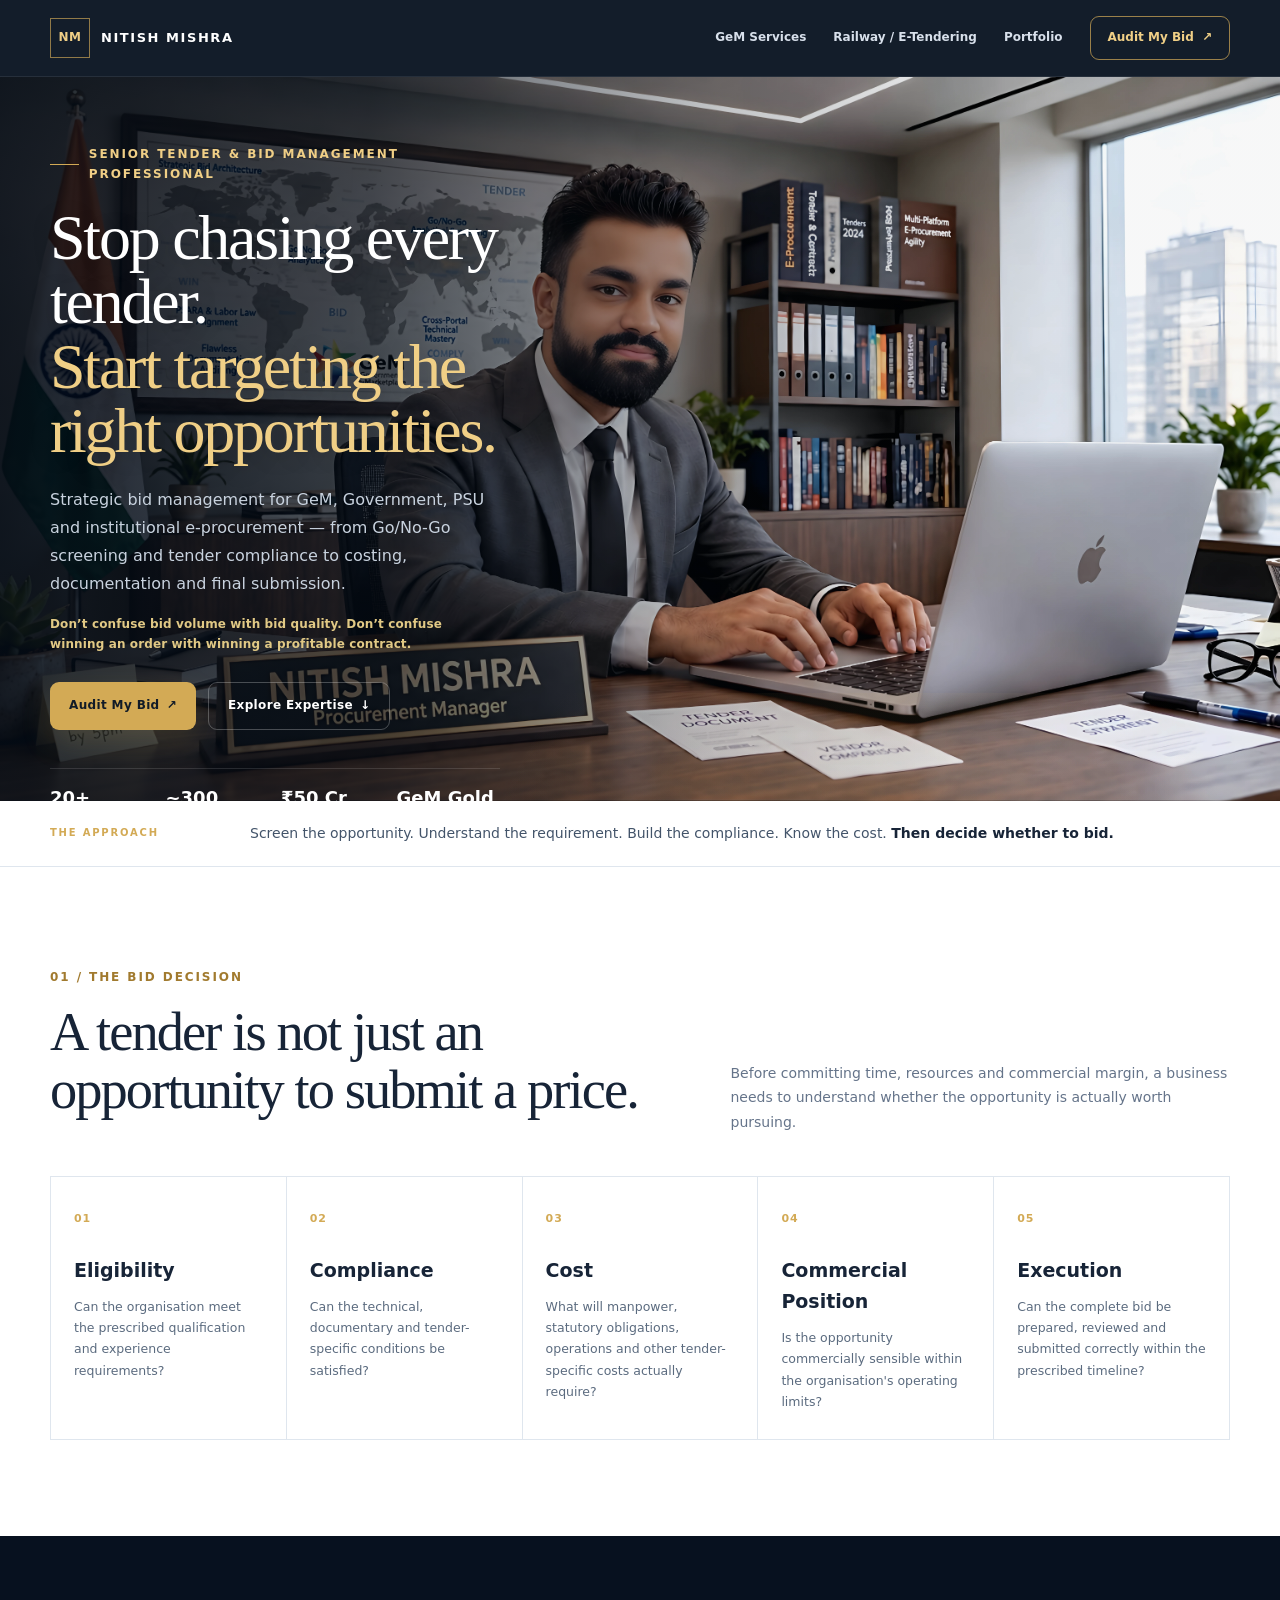
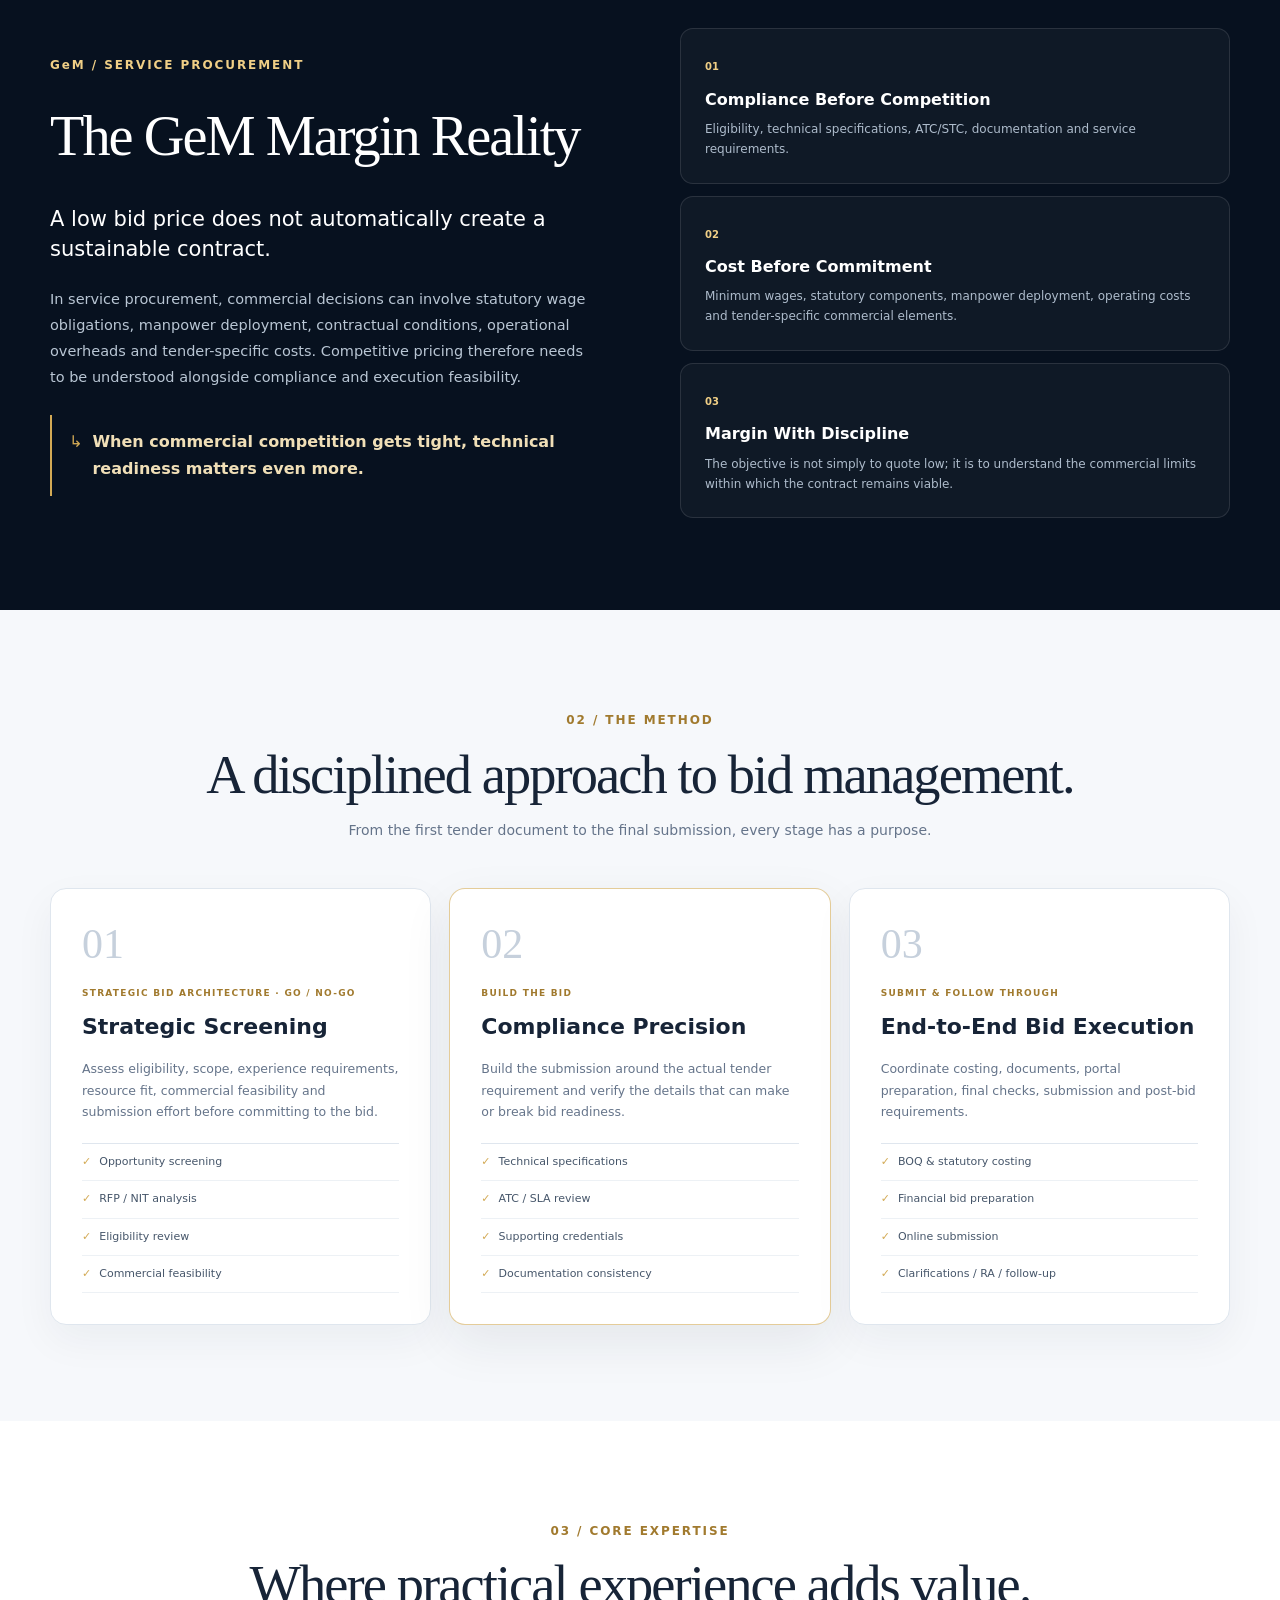
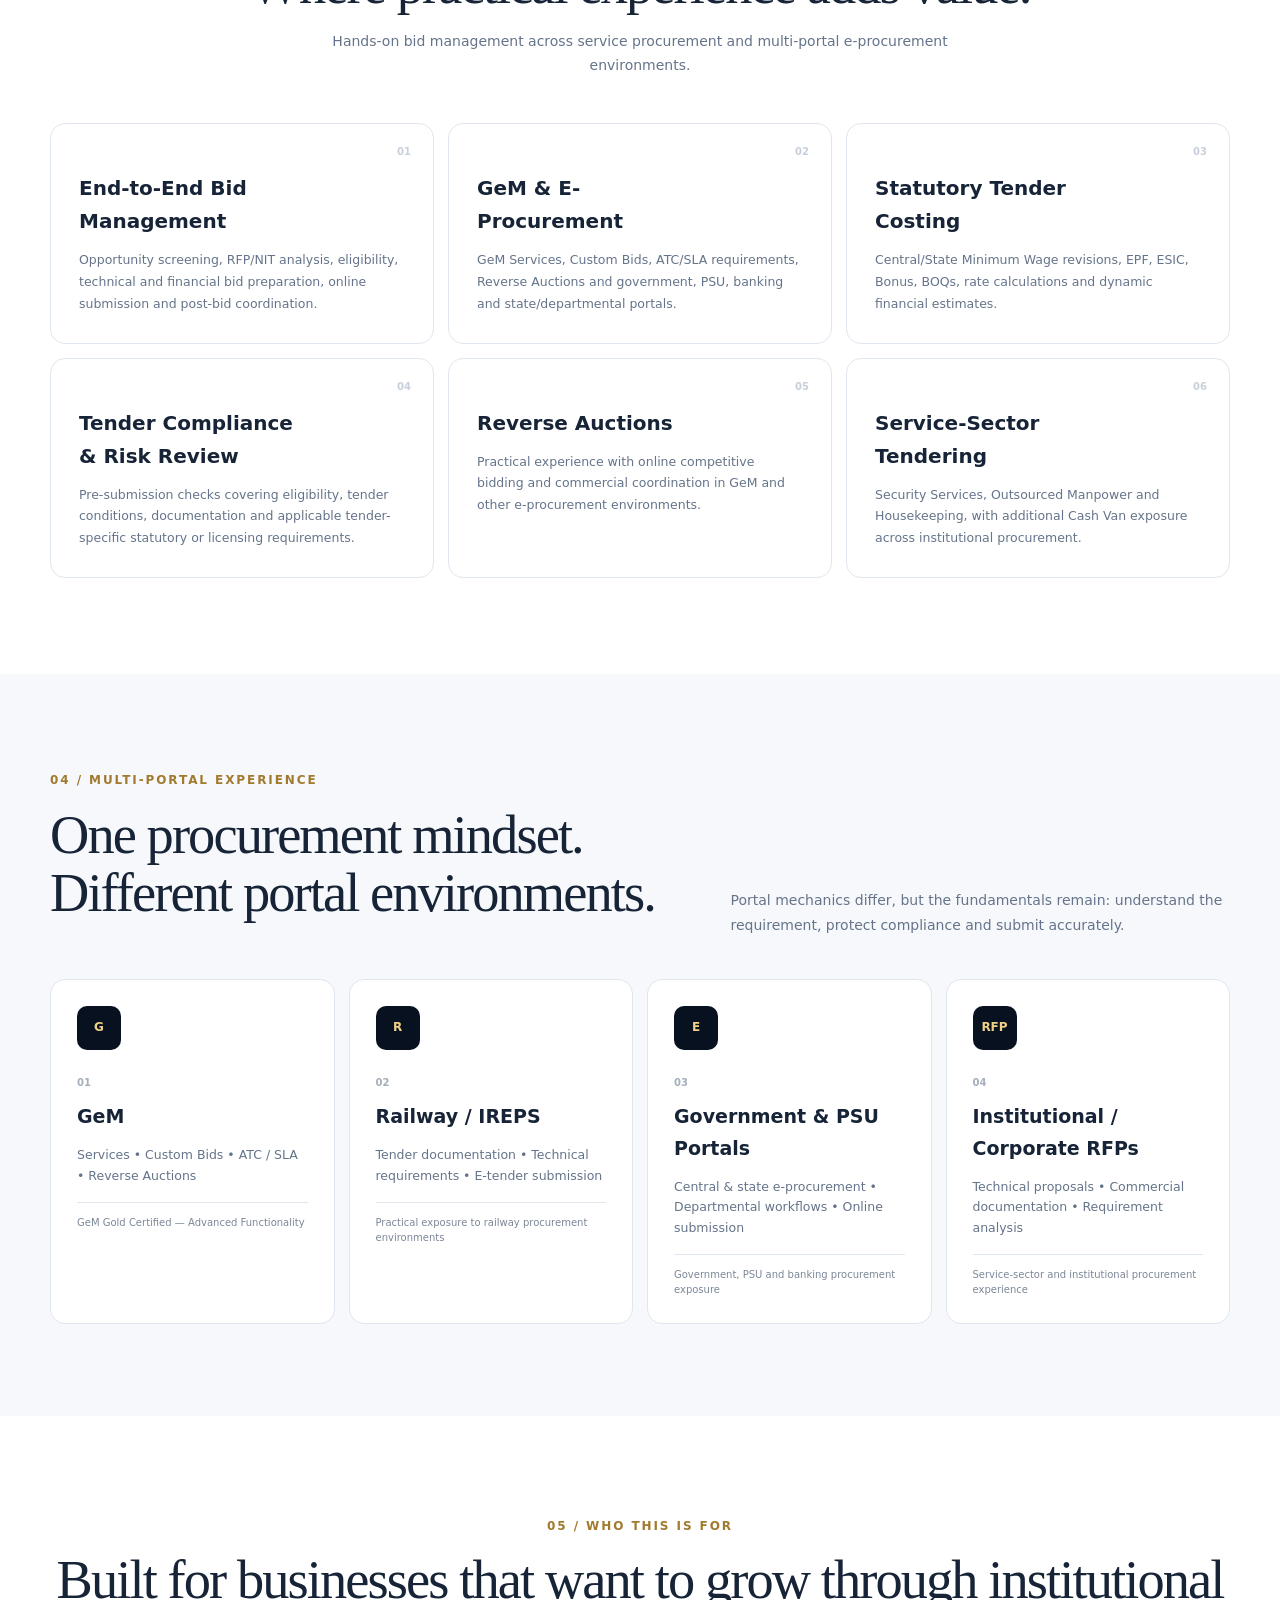
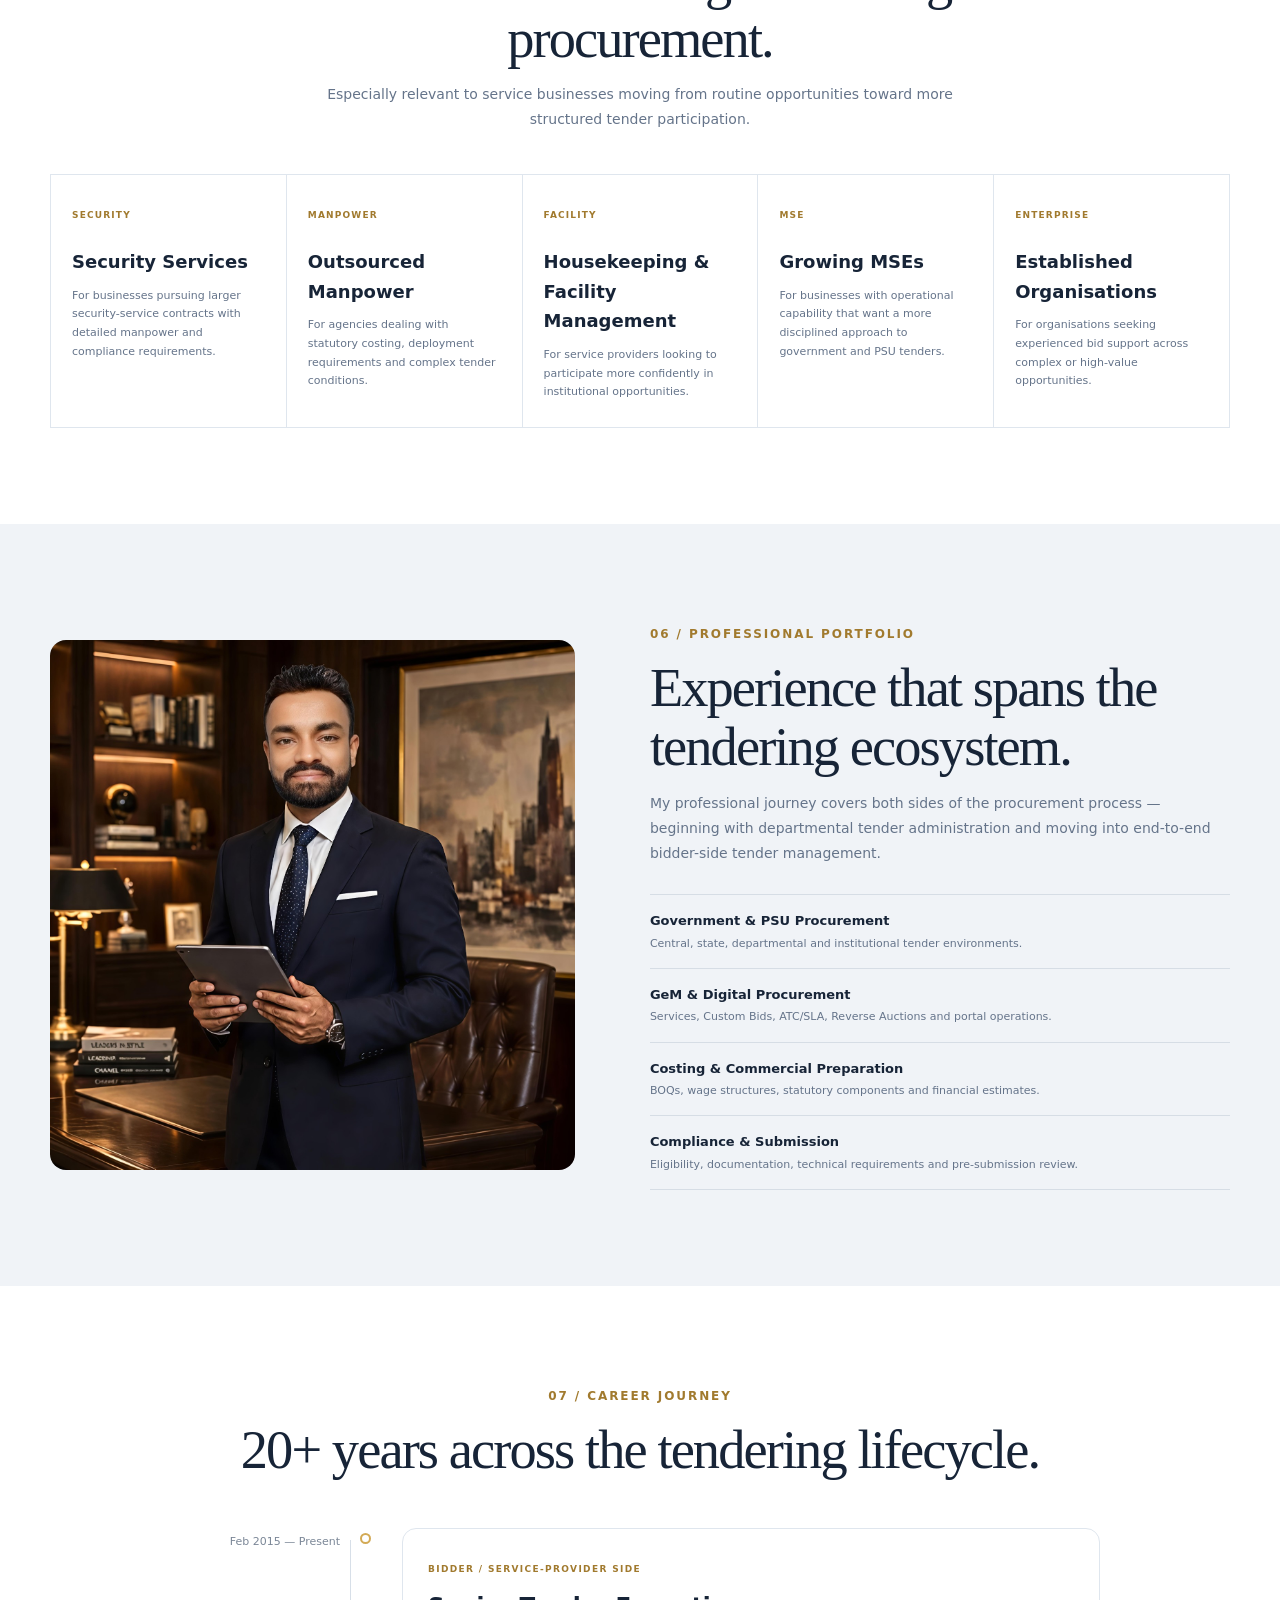
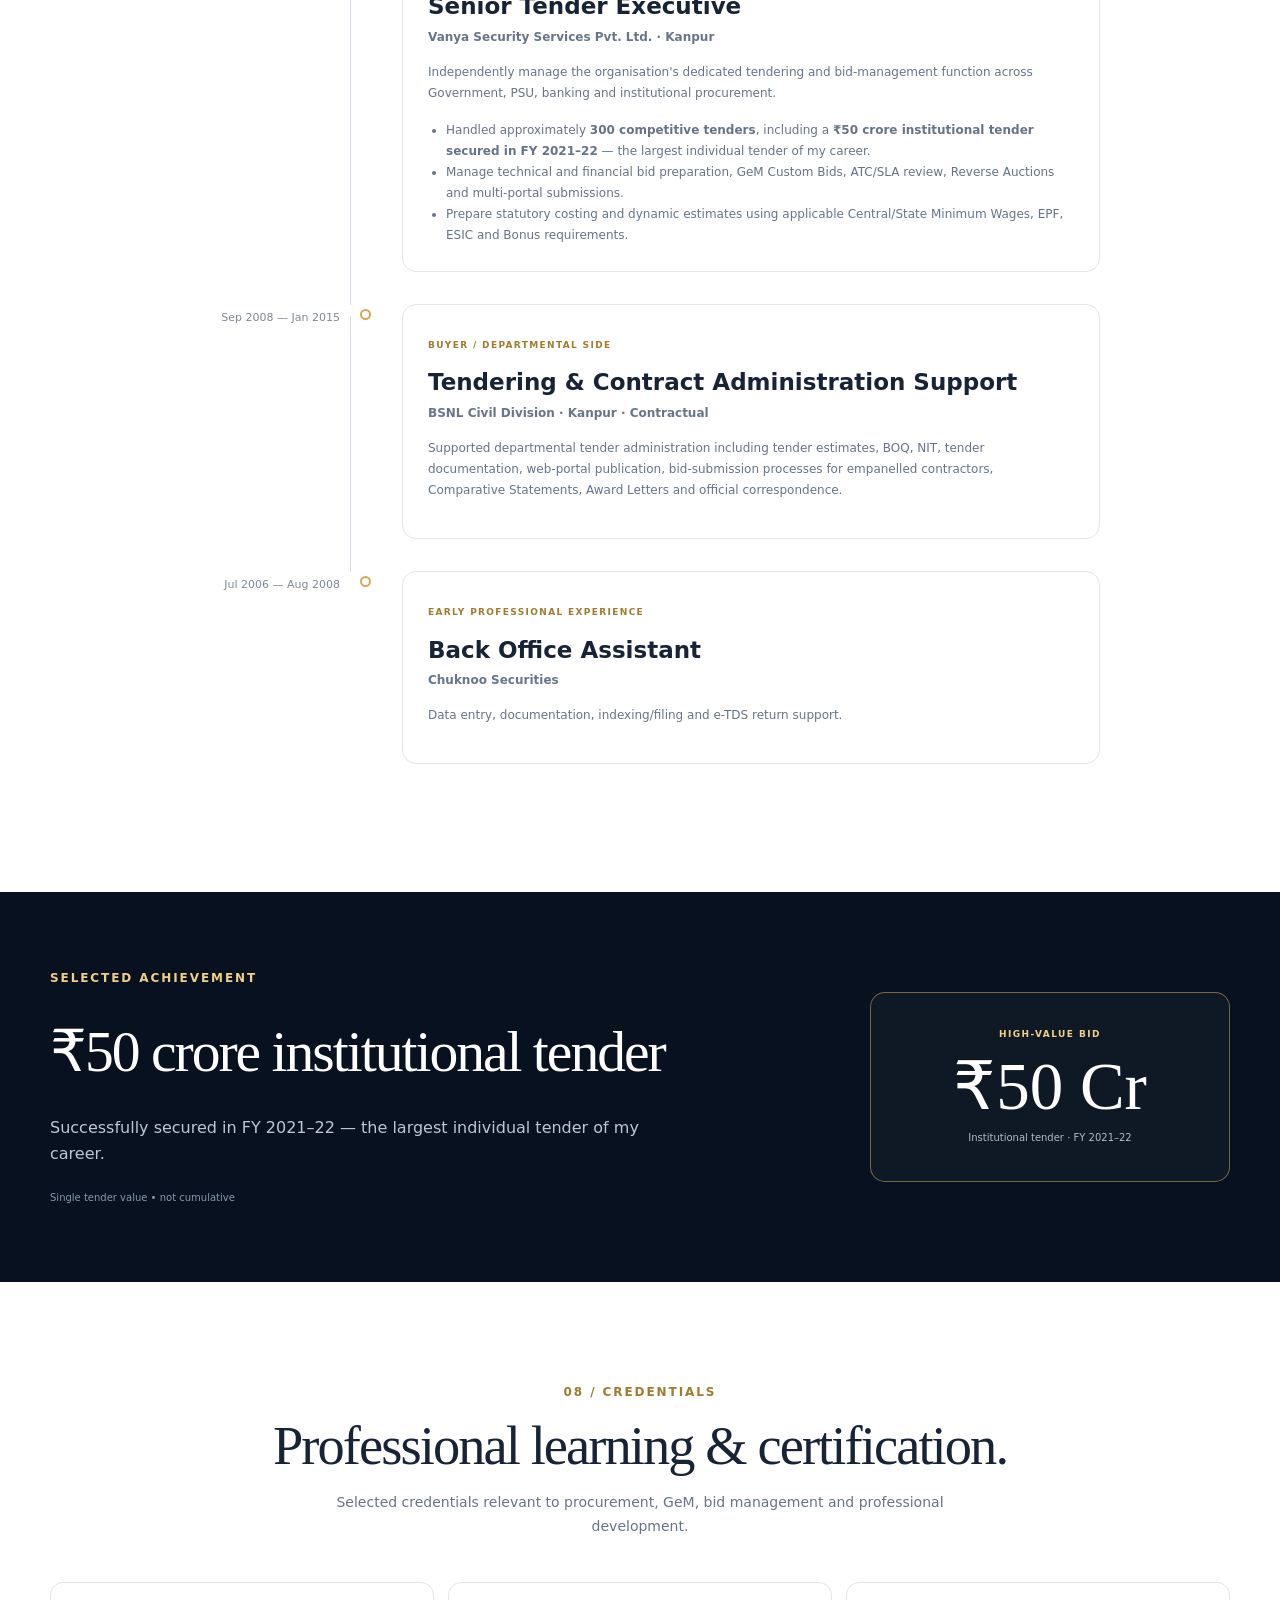
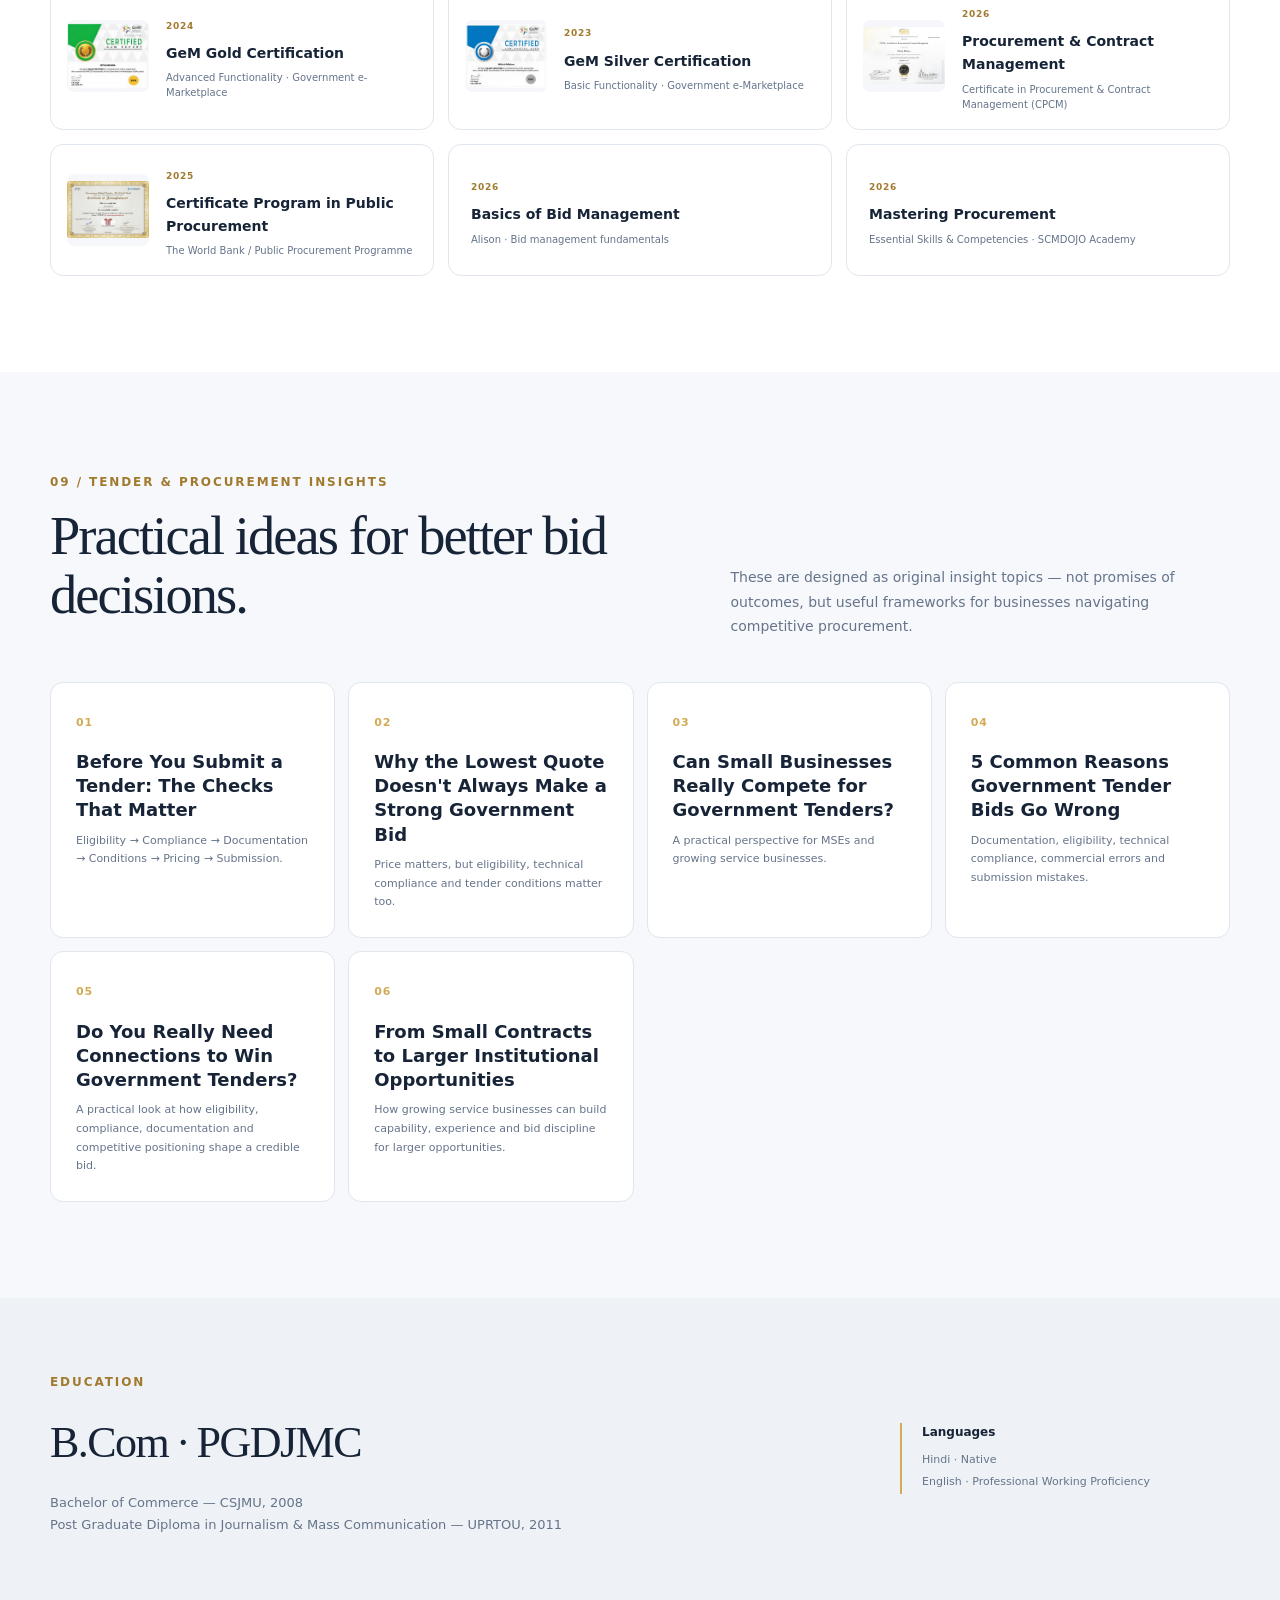
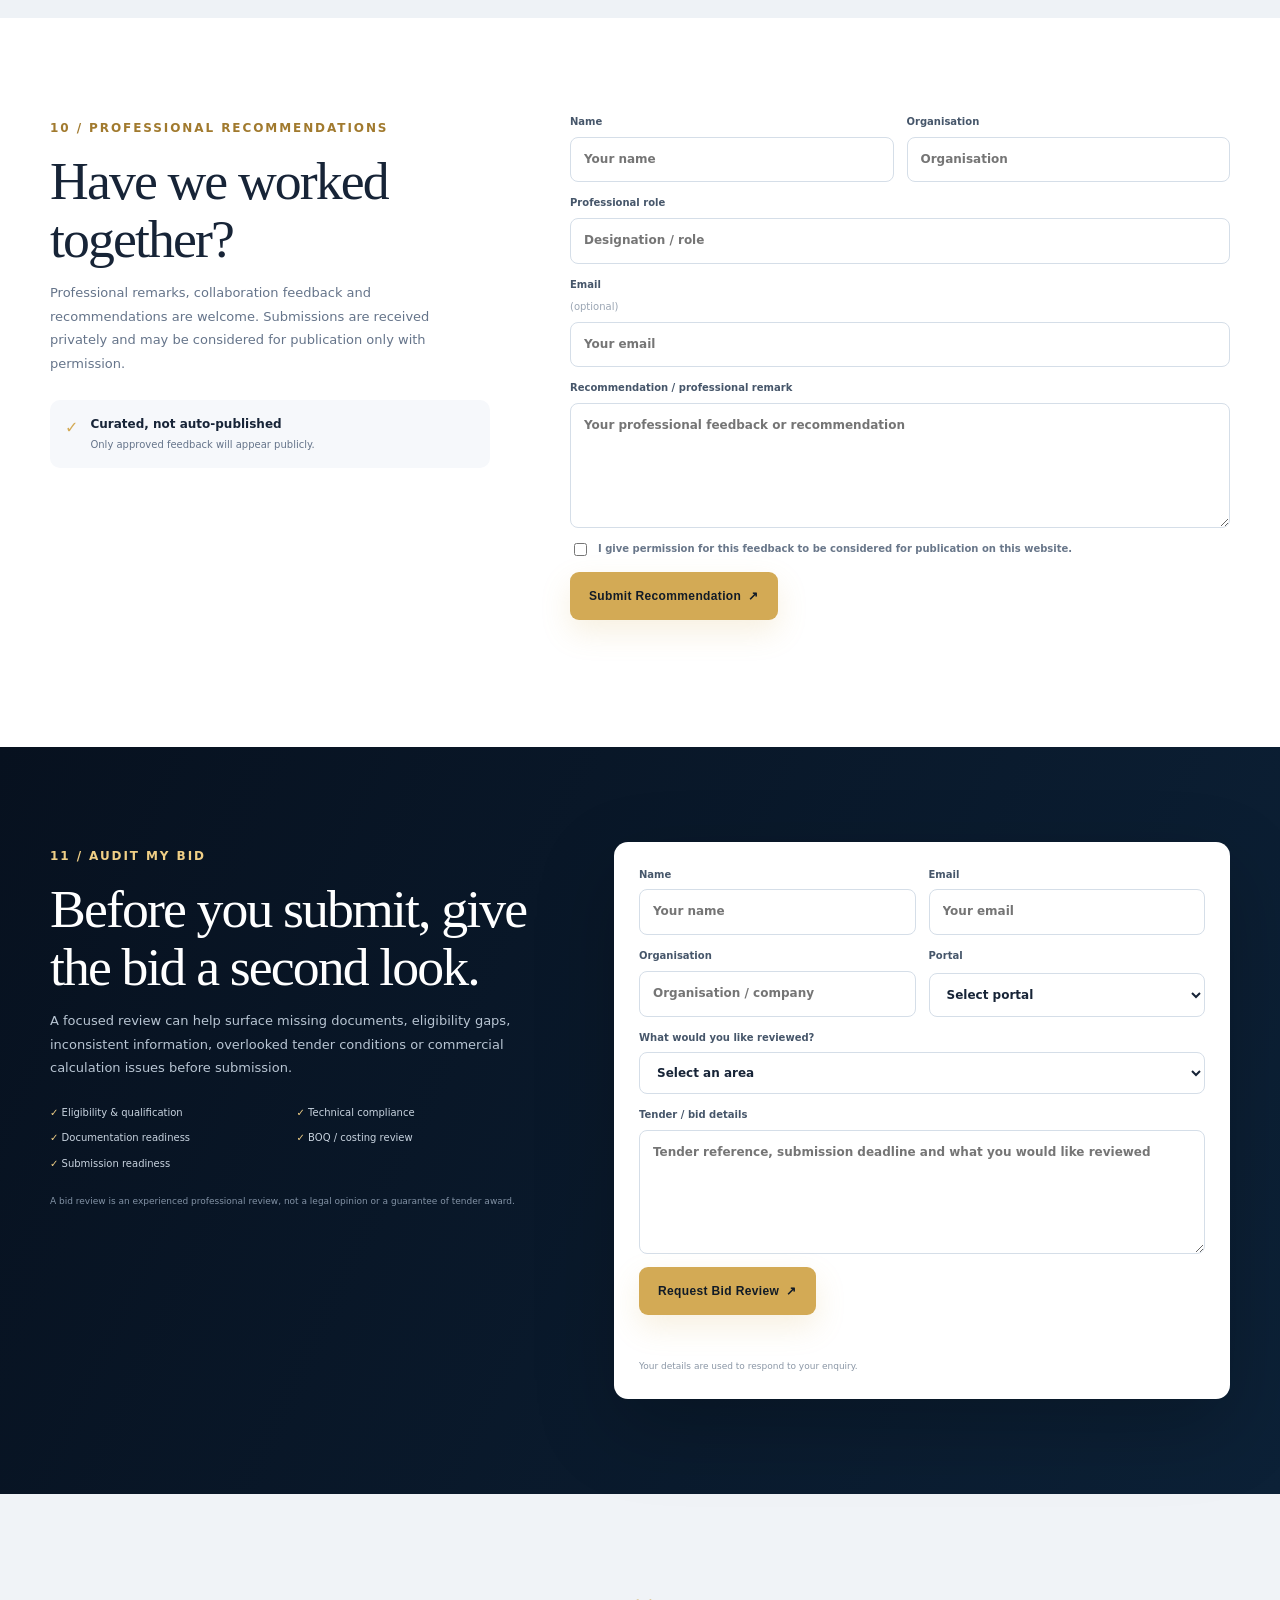
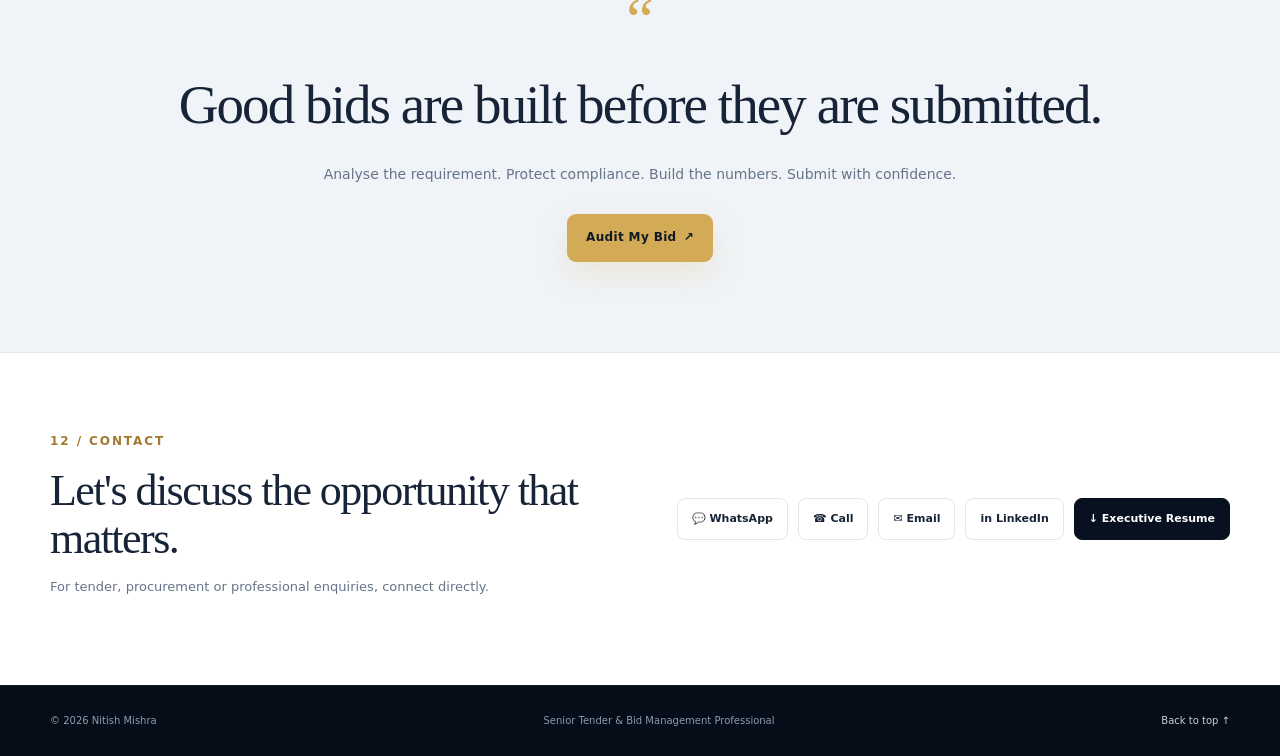
==== commit a9be39f4: "Add files via upload" ====
--- a/index.html
+++ b/index.html
@@ -9,54 +9,7 @@
 <meta property="og:description" content="Strategic tender and bid management across GeM, Government, PSU and institutional e-procurement.">
 <title>Nitish Mishra | Senior Tender & Bid Management Professional</title>
 <link rel="icon" href="data:image/svg+xml,%3Csvg xmlns='http://www.w3.org/2000/svg' viewBox='0 0 100 100'%3E%3Crect width='100' height='100' rx='22' fill='%2307111f'/%3E%3Ctext x='50' y='66' text-anchor='middle' font-family='Arial' font-size='48' font-weight='700' fill='%23d7ae58'%3ENM%3C/text%3E%3C/svg%3E">
-<link rel="stylesheet" href="styles.css">
-
-<style id="final-hero-portfolio-responsive-fixes">
-/* Final hero + portfolio responsive pass — 8 Oct 2026 */
-.hero-master{position:relative;min-height:min(820px,calc(100vh - 70px));overflow:hidden;background:#07111f}
-.hero-master-media{position:absolute!important;inset:0!important;width:100%!important;height:100%!important;z-index:0!important}
-.hero-master-media picture{display:block;width:100%;height:100%}
-.hero-master-media img{display:block;width:100%;height:100%;object-fit:cover;object-position:center center}
-.hero-master-shade{position:absolute!important;inset:0!important;z-index:1!important;background:linear-gradient(90deg,rgba(4,10,18,.88) 0%,rgba(4,10,18,.70) 28%,rgba(4,10,18,.34) 48%,rgba(4,10,18,.08) 68%,rgba(4,10,18,0) 82%)!important;pointer-events:none}
-.hero-master-content{position:relative!important;z-index:2!important;min-height:min(820px,calc(100vh - 70px));display:flex!important;align-items:center!important}
-.hero-copy-master{width:min(520px,46vw)!important;max-width:520px!important;margin:0!important;padding:0!important;transform:translateY(-8px)}
-.hero-copy-master h1{max-width:520px!important;margin-bottom:20px!important;line-height:1.02!important}
-.hero-copy-master h1 em{display:inline-block;max-width:520px}
-.hero-copy-master .hero-lead{max-width:500px!important}
-.hero-copy-master .hero-principle{max-width:500px!important}
-
-@media (max-width:720px){
-  /* Mobile uses a clean stacked hero: image first, copy below. This completely prevents text from covering the face. */
-  .hero-master{min-height:0!important;height:auto!important;overflow:visible!important;display:block!important}
-  .hero-master-media{position:relative!important;inset:auto!important;height:330px!important;min-height:330px!important}
-  .hero-master-media picture{height:100%!important}
-  .hero-master-media img{height:100%!important;width:100%!important;object-fit:cover!important;object-position:58% center!important}
-  .hero-master-shade{background:linear-gradient(180deg,rgba(4,10,18,.02) 0%,rgba(4,10,18,.10) 65%,rgba(4,10,18,.42) 100%)!important}
-  .hero-master-content{min-height:0!important;height:auto!important;display:block!important;background:#07111f;padding:28px 20px 26px!important}
-  .hero-copy-master{width:100%!important;max-width:none!important;margin:0!important;transform:none!important;padding:0!important}
-  .hero-copy-master h1{max-width:none!important;font-size:clamp(34px,9.2vw,46px)!important;line-height:1.02!important;margin:0 0 17px!important}
-  .hero-copy-master h1 em{max-width:none!important}
-  .hero-copy-master .hero-lead{max-width:none!important;font-size:16px!important;line-height:1.55!important}
-  .hero-copy-master .hero-principle{max-width:none!important;font-size:14px!important;line-height:1.5!important}
-  .hero-copy-master .hero-actions{display:flex!important;flex-wrap:wrap!important;gap:10px!important;margin-top:18px!important}
-  .hero-copy-master .hero-actions .btn{flex:0 0 auto!important}
-  .hero-copy-master .cred-strip{margin-top:22px!important}
-
-  /* Portfolio: show the complete portrait instead of using a cover crop. */
-  .portfolio-grid{grid-template-columns:1fr!important}
-  .portfolio-image{width:100%!important;height:auto!important;min-height:0!important;max-height:none!important;aspect-ratio:auto!important;overflow:visible!important;border-radius:inherit}
-  .portfolio-image img{display:block!important;width:100%!important;height:auto!important;max-height:none!important;object-fit:contain!important;object-position:center center!important}
-  .portfolio-copy{width:100%!important}
-}
-
-@media (max-width:420px){
-  .hero-master-media{height:300px!important;min-height:300px!important}
-  .hero-master-content{padding-left:18px!important;padding-right:18px!important}
-  .hero-copy-master h1{font-size:34px!important}
-  .hero-copy-master .cred-strip{grid-template-columns:repeat(2,minmax(0,1fr))!important}
-}
-</style>
-
+<link rel="stylesheet" href="styles.css?v=5">
 </head>
 <body>
 <header class="nav-wrap">
@@ -80,7 +33,7 @@
 <section class="hero hero-master">
   <div class="hero-master-media">
     <picture>
-      <source media="(max-width: 720px)" srcset="assets/procurement-office-hero-4k.webp">
+      <source media="(max-width: 720px)" srcset="assets/procurement-office-hero-mobile.webp">
       <img src="assets/procurement-office-hero-4k.webp" alt="Nitish Mishra working in a professional procurement office with the Indian flag, GeM strategy map, tender documents and laptop">
     </picture>
     <div class="hero-master-shade"></div>
--- a/styles.css
+++ b/styles.css
@@ -239,14 +239,14 @@
 }
 
 /* ===== Final visual refinement: full-width master hero, stronger type hierarchy, responsive polish ===== */
-.hero-master{min-height:min(790px,calc(100vh - 76px));padding:0;display:flex;align-items:stretch;position:relative;background:#07111f;overflow:hidden}
+.hero-master{min-height:0;height:auto;aspect-ratio:1536 / 869;padding:0;display:flex;align-items:stretch;position:relative;background:#07111f;overflow:hidden}
 .hero-master-media{position:absolute;inset:0;z-index:0}
 .hero-master-media picture,.hero-master-media img{display:block;width:100%;height:100%}
 .hero-master-media img{object-fit:cover;object-position:center center}
-.hero-master-shade{position:absolute;inset:0;background:linear-gradient(90deg,rgba(4,12,22,.88) 0%,rgba(4,12,22,.70) 29%,rgba(4,12,22,.24) 56%,rgba(4,12,22,.03) 82%),linear-gradient(0deg,rgba(4,12,22,.50),transparent 42%)}
+.hero-master-shade{position:absolute;inset:0;background:linear-gradient(90deg,rgba(4,12,22,.88) 0%,rgba(4,12,22,.70) 29%,rgba(4,12,22,.24) 56%,rgba(4,12,22,.03) 82%)}
 .hero-master-content{position:relative;z-index:2;display:flex;align-items:center;padding-top:74px;padding-bottom:72px}
-.hero-copy-master{width:min(560px,52vw);transform:translateY(-6px)}
-.hero-copy-master h1{font-size:clamp(46px,5.2vw,76px);line-height:1.01;max-width:550px;text-shadow:0 3px 25px rgba(0,0,0,.22)}
+.hero-copy-master{width:min(450px,42vw);transform:translateY(-6px)}
+.hero-copy-master h1{font-size:clamp(46px,5vw,68px);line-height:1.01;max-width:450px;text-shadow:0 3px 25px rgba(0,0,0,.22)}
 .hero-copy-master .hero-lead{font-size:16px;max-width:650px}
 .hero-principle{max-width:610px;margin:17px 0 0;color:#e1c985;font-size:12px;line-height:1.65;font-weight:700;letter-spacing:.01em}
 .hero-copy-master .hero-actions{margin-top:27px}
@@ -285,14 +285,14 @@
 .cert-lightbox-close:hover{background:rgba(255,255,255,.12)}
 
 @media(max-width:1000px){
-  .hero-master{min-height:680px}
+  .hero-master{min-height:0;height:auto;aspect-ratio:1536 / 869}
   .hero-master-content{padding-top:65px;padding-bottom:58px}
-  .hero-copy-master{width:min(570px,68vw)}
-  .hero-master-shade{background:linear-gradient(90deg,rgba(4,12,22,.90) 0%,rgba(4,12,22,.68) 39%,rgba(4,12,22,.20) 72%,rgba(4,12,22,.04) 100%),linear-gradient(0deg,rgba(4,12,22,.52),transparent 45%)}
+  .hero-copy-master{width:min(480px,58vw)}
+  .hero-master-shade{background:linear-gradient(90deg,rgba(4,12,22,.90) 0%,rgba(4,12,22,.68) 39%,rgba(4,12,22,.20) 72%,rgba(4,12,22,.04) 100%)}
 }
 
 @media(max-width:720px){
-  .hero-master{min-height:0;display:block}
+  .hero-master{min-height:0;height:auto;aspect-ratio:auto;display:block}
   .hero-master-media{position:relative;height:auto}
   .hero-master-media img{height:auto;width:100%;object-fit:contain}
   .hero-master-shade{inset:auto 0 0;height:52%;background:linear-gradient(0deg,rgba(4,12,22,.78),rgba(4,12,22,0))}
@@ -310,6 +310,7 @@
   .method-card h3,.expert-card h3{font-size:21px}
   .portal-card h3,.audience-grid h3{font-size:19px}
   .portfolio-copy h2,.feedback-grid h2,.audit-grid h2{font-size:39px}
+  .portfolio-image img{height:auto;width:100%;aspect-ratio:3 / 4;object-fit:cover;object-position:center;border-radius:16px;display:block}
   .timeline-card h3{font-size:22px}
   .achievement-section h2{font-size:42px}
   .insight-grid h3{font-size:18px}
@@ -319,3 +320,19 @@
   .cert-lightbox img{max-width:96vw;max-height:82vh}
   .cert-lightbox-close{right:12px;top:10px}
 }
+
+
+/* HERO FINAL MOBILE FIX v5 */
+@media (min-width:721px){
+  .hero-master{min-height:0 !important;height:auto !important;aspect-ratio:1536 / 869 !important;}
+  .hero-master-media{position:absolute !important;inset:0 !important;}
+  .hero-master-media img{width:100% !important;height:100% !important;object-fit:cover !important;object-position:center center !important;}
+  .hero-master-shade{background:linear-gradient(90deg,rgba(4,12,22,.88) 0%,rgba(4,12,22,.70) 29%,rgba(4,12,22,.24) 56%,rgba(4,12,22,.03) 82%) !important;}
+}
+@media (max-width:720px){
+  .hero-master{min-height:0 !important;height:auto !important;aspect-ratio:auto !important;display:block !important;}
+  .hero-master-media{position:relative !important;height:auto !important;}
+  .hero-master-media picture,.hero-master-media img{width:100% !important;height:auto !important;display:block !important;}
+  .hero-master-media img{object-fit:contain !important;object-position:center center !important;}
+  .hero-master-shade{display:none !important;background:none !important;}
+}
